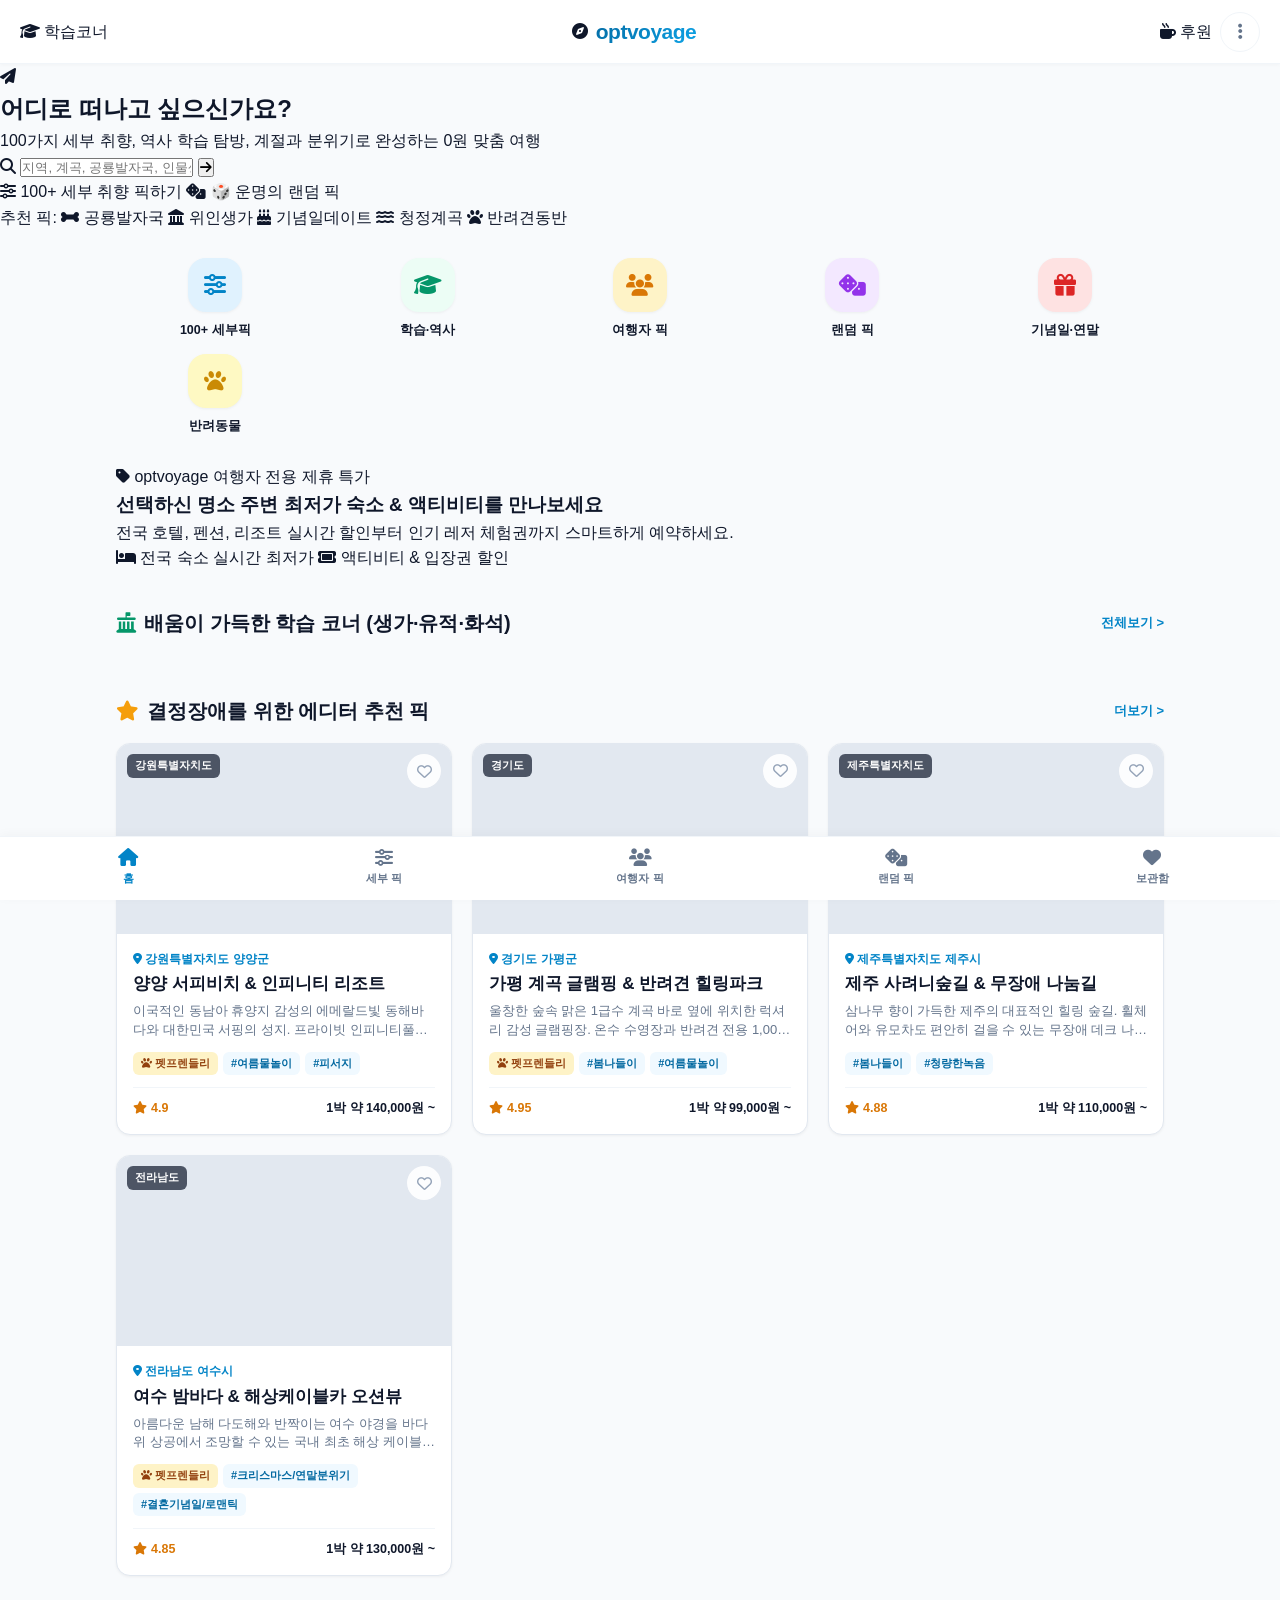
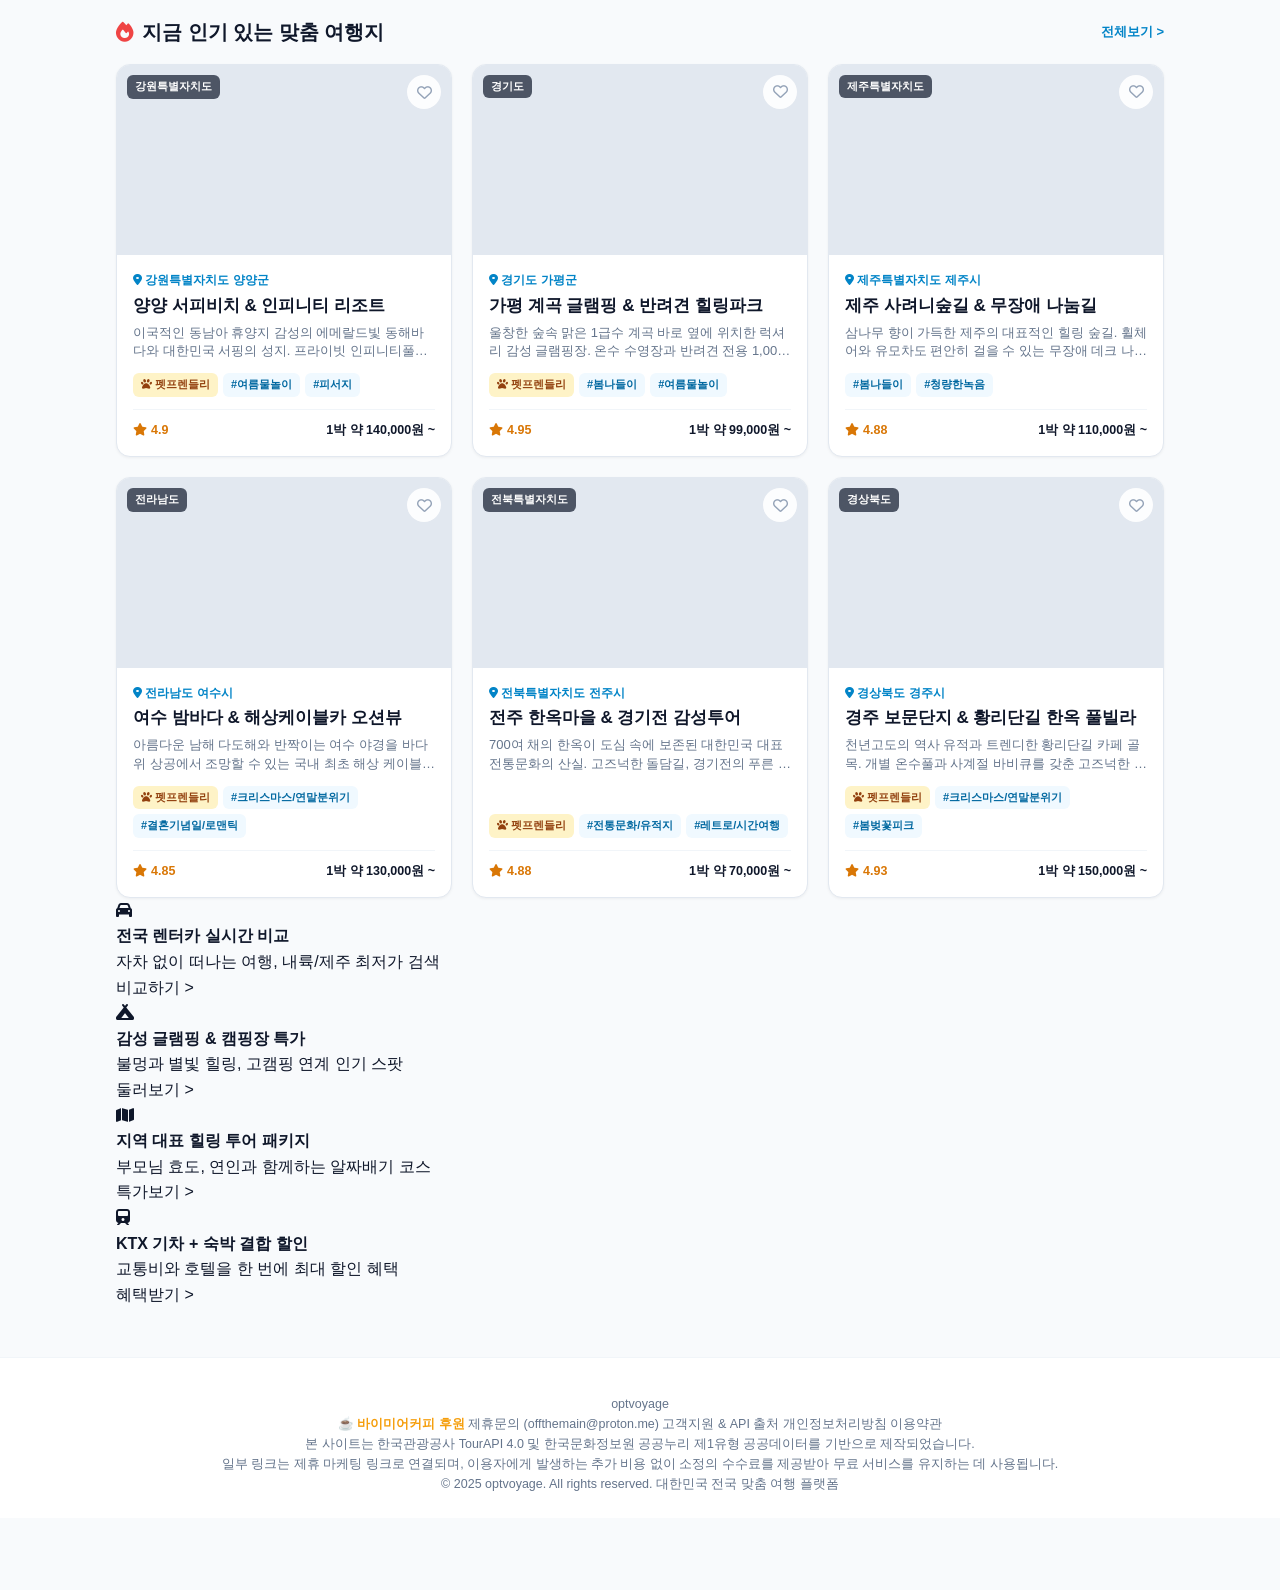
==== index.html @ 08e2aecf "Update index.html" ====
<!DOCTYPE html>
<html lang="ko">
<head>
  <meta charset="UTF-8">
  <meta name="viewport" content="width=device-width, initial-scale=1.0, maximum-scale=1.0, user-scalable=no">
  <title>optvoyage - 100+ 세부 취향과 배움으로 고르는 나만의 맞춤 여행</title>
  <meta name="description" content="전국 관광지, 공룡발자국, 위인생가, 고대유적지 학습여행부터 감성 숙소, 계곡, 반려견 동반까지 100가지 세부 취향으로 픽하는 0원 맞춤 여행 플랫폼 optvoyage">
  <meta property="og:title" content="optvoyage - 나만의 맞춤 여행 큐레이션">
  <meta property="og:description" content="수백 가지 세부 조건과 역사·생가 학습 코너로 완성하는 스마트 국내여행">
  <meta property="og:image" content="https://images.unsplash.com/photo-1507525428034-b723cf961d3e?auto=format&fit=crop&w=1200&q=80">
  <link rel="stylesheet" href="css/style.css">
  <link rel="stylesheet" href="https://cdnjs.cloudflare.com/ajax/libs/font-awesome/6.5.1/css/all.min.css" />
</head>
<body>

  <!-- Site Header (상단 중앙 로고) -->
  <header class="site-header">
    <div class="header-left">
      <a href="search.html?cat=edu" class="header-sub-link" title="학습 탐방 코너">
        <i class="fa-solid fa-graduation-cap"></i>
        <span class="sub-link-txt">학습코너</span>
      </a>
    </div>

    <!-- 로고 중앙 배치 -->
    <div class="header-center">
      <a href="index.html" class="logo-wrap">
        <span class="logo-icon"><i class="fa-solid fa-compass"></i></span>
        <span class="logo-title">optvoyage</span>
      </a>
    </div>

    <div class="header-right">
      <!-- 바이미어커피 후원 뱃지 -->
      <a href="https://buymeacoffee.com/djawjdaks8g" target="_blank" rel="noopener noreferrer" class="coffee-sponsor-btn" title="optvoyage 개발자에게 커피 한잔 후원하기">
        <i class="fa-solid fa-mug-hot"></i>
        <span class="sponsor-text">후원</span>
      </a>

      <!-- 3도트 햄버거 메뉴 버튼 -->
      <button class="header-icon-btn" id="menuBtn" aria-label="메뉴 열기">
        <i class="fa-solid fa-ellipsis-vertical"></i>
      </button>

      <div class="chrome-dropdown" id="dropdownMenu">
        <div class="dropdown-header">optvoyage 서비스 안내</div>
        <a href="search.html" class="dropdown-item">
          <i class="fa-solid fa-sliders" style="color: var(--primary-600);"></i>
          <span>100+ 세부 픽 맞춤 검색</span>
          <span class="badge">150+</span>
        </a>
        <a href="search.html?cat=edu" class="dropdown-item">
          <i class="fa-solid fa-graduation-cap" style="color: #059669;"></i>
          <span>공룡발자국·생가 학습코너</span>
          <span class="badge" style="background:#ecfdf5; color:#059669;">HOT</span>
        </a>
        <a href="community.html" class="dropdown-item">
          <i class="fa-solid fa-users" style="color: #d97706;"></i>
          <span>여행자 추천 픽 모음</span>
        </a>
        <a href="random.html" class="dropdown-item">
          <i class="fa-solid fa-dice" style="color: #9333ea;"></i>
          <span>운명의 랜덤 픽</span>
        </a>
        <a href="search.html?view=bookmarks" class="dropdown-item">
          <i class="fa-solid fa-heart" style="color: #ef4444;"></i>
          <span>내가 찜한 보관함</span>
        </a>
        <div class="dropdown-divider"></div>
        <a href="https://buymeacoffee.com/djawjdaks8g" target="_blank" rel="noopener noreferrer" class="dropdown-item highlight-item">
          <i class="fa-solid fa-mug-saucer" style="color: #f59e0b;"></i>
          <span>☕ 개발자 커피 후원하기</span>
        </a>
        <a href="support.html" class="dropdown-item">
          <i class="fa-solid fa-circle-info" style="color: #64748b;"></i>
          <span>고객지원 및 공공 API 안내</span>
        </a>
        <a href="privacy.html" class="dropdown-item">
          <i class="fa-solid fa-shield-halved" style="color: #64748b;"></i>
          <span>개인정보처리방침</span>
        </a>
        <a href="terms.html" class="dropdown-item">
          <i class="fa-solid fa-file-contract" style="color: #64748b;"></i>
          <span>이용약관 & 제휴안내</span>
        </a>
      </div>
    </div>
  </header>

  <!-- 구글 스타일 클린 미니멀 히어로 섹션 -->
  <section class="google-hero-section">
    <div class="google-hero-container">
      <div class="hero-brand-symbol">
        <i class="fa-solid fa-paper-plane"></i>
      </div>
      <h1 class="google-hero-heading">어디로 떠나고 싶으신가요?</h1>
      <p class="google-hero-desc">100가지 세부 취향, 역사 학습 탐방, 계절과 분위기로 완성하는 0원 맞춤 여행</p>

      <!-- 중앙 대형 검색창 -->
      <form class="google-search-box" id="heroSearchForm">
        <i class="fa-solid fa-magnifying-glass search-leading-icon"></i>
        <input type="text" id="heroSearchInput" placeholder="지역, 계곡, 공룡발자국, 인물생가, 기념일 데이트 검색..." autocomplete="off">
        <button type="submit" class="search-submit-btn" aria-label="검색"><i class="fa-solid fa-arrow-right"></i></button>
      </form>

      <div class="google-hero-actions">
        <a href="search.html" class="hero-action-btn primary-action">
          <i class="fa-solid fa-sliders"></i> 100+ 세부 취향 픽하기
        </a>
        <a href="random.html" class="hero-action-btn secondary-action">
          <i class="fa-solid fa-dice"></i> 🎲 운명의 랜덤 픽
        </a>
      </div>

      <!-- 추천 핫 칩 -->
      <div class="quick-tag-chips">
        <span class="tag-chip-label">추천 픽:</span>
        <a href="search.html?tag=공룡발자국/화석지" class="quick-chip"><i class="fa-solid fa-bone"></i> 공룡발자국</a>
        <a href="search.html?tag=위인생가/유적지" class="quick-chip"><i class="fa-solid fa-landmark"></i> 위인생가</a>
        <a href="search.html?tag=기념일/로맨틱" class="quick-chip"><i class="fa-solid fa-cake-candles"></i> 기념일데이트</a>
        <a href="search.html?tag=시원한계곡" class="quick-chip"><i class="fa-solid fa-water"></i> 청정계곡</a>
        <a href="search.html?tag=반려견동반가능" class="quick-chip"><i class="fa-solid fa-paw"></i> 반려견동반</a>
      </div>
    </div>
  </section>

  <!-- 메인 본문 컨테이너 -->
  <main class="container">
    
    <!-- 야놀자 스타일 퀵 카테고리 그리드 -->
    <div class="category-icons-grid">
      <a href="search.html" class="category-icon-item">
        <div class="category-icon-circle" style="background: #e0f2fe; color: #0284c7;">
          <i class="fa-solid fa-sliders"></i>
        </div>
        <span>100+ 세부픽</span>
      </a>
      <a href="search.html?cat=edu" class="category-icon-item">
        <div class="category-icon-circle" style="background: #ecfdf5; color: #059669;">
          <i class="fa-solid fa-graduation-cap"></i>
        </div>
        <span>학습·역사</span>
      </a>
      <a href="community.html" class="category-icon-item">
        <div class="category-icon-circle" style="background: #fef3c7; color: #d97706;">
          <i class="fa-solid fa-users"></i>
        </div>
        <span>여행자 픽</span>
      </a>
      <a href="random.html" class="category-icon-item">
        <div class="category-icon-circle" style="background: #f3e8ff; color: #9333ea;">
          <i class="fa-solid fa-dice"></i>
        </div>
        <span>랜덤 픽</span>
      </a>
      <a href="search.html?tag=기념일/로맨틱" class="category-icon-item">
        <div class="category-icon-circle" style="background: #fee2e2; color: #dc2626;">
          <i class="fa-solid fa-gift"></i>
        </div>
        <span>기념일·연말</span>
      </a>
      <a href="search.html?tag=반려견동반가능" class="category-icon-item">
        <div class="category-icon-circle" style="background: #fef9c3; color: #ca8a04;">
          <i class="fa-solid fa-paw"></i>
        </div>
        <span>반려동물</span>
      </a>
    </div>

    <!-- 세시간전(3ha) 어필리에이트 스마트 혜택 배너 (자연스러운 융합) -->
    <section class="affiliate-smart-banner">
      <div class="aff-banner-content">
        <div class="aff-tag"><i class="fa-solid fa-tag"></i> optvoyage 여행자 전용 제휴 특가</div>
        <h3 class="aff-title">선택하신 명소 주변 최저가 숙소 & 액티비티를 만나보세요</h3>
        <p class="aff-desc">전국 호텔, 펜션, 리조트 실시간 할인부터 인기 레저 체험권까지 스마트하게 예약하세요.</p>
      </div>
      <div class="aff-banner-actions">
        <a href="https://3ha.in/r/725499" target="_blank" rel="noopener noreferrer" class="aff-btn aff-btn-primary">
          <i class="fa-solid fa-bed"></i> 전국 숙소 실시간 최저가
        </a>
        <a href="https://3ha.in/r/725525" target="_blank" rel="noopener noreferrer" class="aff-btn aff-btn-secondary">
          <i class="fa-solid fa-ticket"></i> 액티비티 & 입장권 할인
        </a>
      </div>
    </section>

    <!-- 섹션 1: 학습 코너 (위인 생가, 유적지, 공룡 발자국 등) -->
    <div class="section-header" style="margin-top: 36px;">
      <h2 class="section-title">
        <i class="fa-solid fa-landmark-flag" style="color: #059669;"></i>
        <span>배움이 가득한 학습 코너 (생가·유적·화석)</span>
      </h2>
      <a href="search.html?cat=edu" class="section-link">전체보기 &gt;</a>
    </div>
    <div class="cards-grid" id="eduPicksGrid"></div>

    <!-- 섹션 2: 에디터 추천 픽 -->
    <div class="section-header" style="margin-top: 40px;">
      <h2 class="section-title">
        <i class="fa-solid fa-star" style="color: #f59e0b;"></i>
        <span>결정장애를 위한 에디터 추천 픽</span>
      </h2>
      <a href="search.html?view=editor" class="section-link">더보기 &gt;</a>
    </div>
    <div class="cards-grid" id="editorPicksGrid"></div>

    <!-- 섹션 3: 실시간 인기 여행지 -->
    <div class="section-header" style="margin-top: 40px;">
      <h2 class="section-title">
        <i class="fa-solid fa-fire" style="color: #ef4444;"></i>
        <span>지금 인기 있는 맞춤 여행지</span>
      </h2>
      <a href="search.html" class="section-link">전체보기 &gt;</a>
    </div>
    <div class="cards-grid" id="popularGrid"></div>

    <!-- 추가 어필리에이트 제휴 카드 그리드 (렌터카 / 글램핑 / 패키지 / KTX) -->
    <section class="affiliate-grid-section">
      <div class="aff-card">
        <i class="fa-solid fa-car"></i>
        <div class="aff-info">
          <h4>전국 렌터카 실시간 비교</h4>
          <p>자차 없이 떠나는 여행, 내륙/제주 최저가 검색</p>
        </div>
        <a href="https://3ha.in/r/725527" target="_blank" rel="noopener noreferrer" class="aff-card-link">비교하기 &gt;</a>
      </div>
      <div class="aff-card">
        <i class="fa-solid fa-campground"></i>
        <div class="aff-info">
          <h4>감성 글램핑 & 캠핑장 특가</h4>
          <p>불멍과 별빛 힐링, 고캠핑 연계 인기 스팟</p>
        </div>
        <a href="https://3ha.in/r/725529" target="_blank" rel="noopener noreferrer" class="aff-card-link">둘러보기 &gt;</a>
      </div>
      <div class="aff-card">
        <i class="fa-solid fa-map"></i>
        <div class="aff-info">
          <h4>지역 대표 힐링 투어 패키지</h4>
          <p>부모님 효도, 연인과 함께하는 알짜배기 코스</p>
        </div>
        <a href="https://3ha.in/r/725530" target="_blank" rel="noopener noreferrer" class="aff-card-link">특가보기 &gt;</a>
      </div>
      <div class="aff-card">
        <i class="fa-solid fa-train"></i>
        <div class="aff-info">
          <h4>KTX 기차 + 숙박 결합 할인</h4>
          <p>교통비와 호텔을 한 번에 최대 할인 혜택</p>
        </div>
        <a href="https://3ha.in/r/725534" target="_blank" rel="noopener noreferrer" class="aff-card-link">혜택받기 &gt;</a>
      </div>
    </section>

  </main>

  <!-- 모바일 하단 고정 내비게이션 바 -->
  <nav class="bottom-nav">
    <a href="index.html" class="bottom-nav-item active">
      <i class="fa-solid fa-house"></i>
      <span>홈</span>
    </a>
    <a href="search.html" class="bottom-nav-item">
      <i class="fa-solid fa-sliders"></i>
      <span>세부 픽</span>
    </a>
    <a href="community.html" class="bottom-nav-item">
      <i class="fa-solid fa-users"></i>
      <span>여행자 픽</span>
    </a>
    <a href="random.html" class="bottom-nav-item">
      <i class="fa-solid fa-dice"></i>
      <span>랜덤 픽</span>
    </a>
    <a href="search.html?view=bookmarks" class="bottom-nav-item">
      <i class="fa-solid fa-heart"></i>
      <span>보관함</span>
    </a>
  </nav>

  <!-- 푸터 (공공누리 1유형 정식 표기 & 어필리에이트 수수료 고지) -->
  <footer class="site-footer">
    <div class="container">
      <div class="footer-top">
        <div class="footer-logo">optvoyage</div>
        <div class="footer-links">
          <a href="https://buymeacoffee.com/djawjdaks8g" target="_blank" rel="noopener noreferrer" style="color: #f59e0b; font-weight: 700;">☕ 바이미어커피 후원</a>
          <a href="mailto:offthemain@proton.me">제휴문의 (offthemain@proton.me)</a>
          <a href="support.html">고객지원 & API 출처</a>
          <a href="privacy.html">개인정보처리방침</a>
          <a href="terms.html">이용약관</a>
        </div>
      </div>
      <p class="footer-desc">
        본 사이트는 한국관광공사 TourAPI 4.0 및 한국문화정보원 공공누리 제1유형 공공데이터를 기반으로 제작되었습니다.<br>
        일부 링크는 제휴 마케팅 링크로 연결되며, 이용자에게 발생하는 추가 비용 없이 소정의 수수료를 제공받아 무료 서비스를 유지하는 데 사용됩니다.
      </p>
      <p class="footer-copy">© 2025 optvoyage. All rights reserved. 대한민국 전국 맞춤 여행 플랫폼</p>
    </div>
  </footer>

  <script type="module" src="js/main.js"></script>
</body>
</html>
---- css/style.css ----
/* optvoyage - Yanolja-Inspired Modern Sky/Ocean Blue Design System */
:root {
  --primary-50: #f0f9ff;
  --primary-100: #e0f2fe;
  --primary-200: #bae6fd;
  --primary-300: #7dd3fc;
  --primary-400: #38bdf8;
  --primary-500: #0ea5e9;
  --primary-600: #0284c7;
  --primary-700: #0369a1;
  --primary-800: #075985;
  --primary-900: #0c4a6e;

  --yanolja-blue: #0284c7;
  --yanolja-bg: #f8fafc;
  --text-main: #0f172a;
  --text-muted: #64748b;
  --text-light: #94a3b8;

  --card-bg: #ffffff;
  --card-border: #e2e8f0;
  --radius-xl: 20px;
  --radius-lg: 14px;
  --radius-md: 10px;
  --radius-full: 9999px;

  --shadow-sm: 0 1px 3px rgba(0, 0, 0, 0.05);
  --shadow-md: 0 4px 16px -2px rgba(2, 132, 199, 0.08), 0 2px 6px -2px rgba(0, 0, 0, 0.05);
  --shadow-lg: 0 12px 28px -4px rgba(2, 132, 199, 0.14);
  --transition: all 0.2s cubic-bezier(0.4, 0, 0.2, 1);
}

* {
  box-sizing: border-box;
  margin: 0;
  padding: 0;
  -webkit-tap-highlight-color: transparent;
}

body {
  font-family: -apple-system, BlinkMacSystemFont, "Pretendard", "Segoe UI", Roboto, "Helvetica Neue", Arial, sans-serif;
  background-color: var(--yanolja-bg);
  color: var(--text-main);
  min-height: 100vh;
  line-height: 1.6;
  padding-bottom: 72px;
}

a {
  text-decoration: none;
  color: inherit;
}

/* Header */
.site-header {
  position: sticky;
  top: 0;
  left: 0;
  right: 0;
  height: 64px;
  background: #ffffff;
  border-bottom: 1px solid #f1f5f9;
  display: flex;
  align-items: center;
  justify-content: space-between;
  padding: 0 20px;
  z-index: 1000;
  box-shadow: 0 1px 4px rgba(0, 0, 0, 0.03);
}

.header-left {
  display: flex;
  align-items: center;
  gap: 12px;
}

.back-btn {
  background: none;
  border: none;
  font-size: 18px;
  color: var(--text-main);
  cursor: pointer;
  width: 36px;
  height: 36px;
  display: flex;
  align-items: center;
  justify-content: center;
  border-radius: 50%;
  transition: var(--transition);
}

.back-btn:hover {
  background: #f1f5f9;
}

.logo-wrap {
  display: flex;
  align-items: center;
  gap: 8px;
  cursor: pointer;
}

.logo-badge {
  width: 34px;
  height: 34px;
  border-radius: 10px;
  background: linear-gradient(135deg, var(--primary-500), var(--primary-700));
  display: flex;
  align-items: center;
  justify-content: center;
  color: #fff;
  font-size: 17px;
  box-shadow: 0 2px 8px rgba(14, 165, 233, 0.3);
}

.logo-title {
  font-size: 21px;
  font-weight: 800;
  letter-spacing: -0.5px;
  background: linear-gradient(135deg, var(--primary-700), var(--primary-500));
  -webkit-background-clip: text;
  -webkit-text-fill-color: transparent;
}

.header-right {
  display: flex;
  align-items: center;
  gap: 8px;
  position: relative;
}

.header-icon-btn {
  width: 40px;
  height: 40px;
  border-radius: 50%;
  border: 1px solid #f1f5f9;
  background: #ffffff;
  color: var(--text-muted);
  font-size: 18px;
  display: flex;
  align-items: center;
  justify-content: center;
  cursor: pointer;
  transition: var(--transition);
}

.header-icon-btn:hover, .header-icon-btn.active {
  background: var(--primary-50);
  color: var(--primary-600);
}

/* Chrome 3-Dots Dropdown */
.chrome-dropdown {
  position: absolute;
  top: 52px;
  right: 0;
  width: 260px;
  background: #ffffff;
  border-radius: 16px;
  border: 1px solid #e2e8f0;
  box-shadow: var(--shadow-lg);
  padding: 8px 0;
  z-index: 1100;
  display: none;
}

.chrome-dropdown.show {
  display: block;
}

.dropdown-header {
  padding: 8px 16px;
  font-size: 12px;
  font-weight: 700;
  color: var(--text-muted);
  border-bottom: 1px solid #f1f5f9;
}

.dropdown-item {
  display: flex;
  align-items: center;
  gap: 12px;
  padding: 12px 18px;
  font-size: 14px;
  font-weight: 600;
  color: var(--text-main);
  transition: var(--transition);
}

.dropdown-item i {
  width: 18px;
  color: var(--primary-600);
}

.dropdown-item:hover {
  background: var(--primary-50);
  color: var(--primary-700);
}

.dropdown-item .badge {
  margin-left: auto;
  font-size: 10px;
  padding: 2px 6px;
  background: var(--primary-100);
  color: var(--primary-700);
  border-radius: 99px;
  font-weight: 700;
}

/* Bottom Navigation Bar */
.bottom-nav {
  position: fixed;
  bottom: 0;
  left: 0;
  right: 0;
  height: 64px;
  background: #ffffff;
  border-top: 1px solid #f1f5f9;
  display: flex;
  align-items: center;
  justify-content: space-around;
  z-index: 1000;
  box-shadow: 0 -2px 10px rgba(0, 0, 0, 0.03);
}

.bottom-nav-item {
  display: flex;
  flex-direction: column;
  align-items: center;
  justify-content: center;
  gap: 3px;
  color: var(--text-muted);
  font-size: 11px;
  font-weight: 600;
  cursor: pointer;
  transition: var(--transition);
  flex: 1;
  height: 100%;
}

.bottom-nav-item i {
  font-size: 18px;
}

.bottom-nav-item.active, .bottom-nav-item:hover {
  color: var(--primary-600);
}

/* Container */
.container {
  max-width: 1080px;
  margin: 0 auto;
  padding: 0 16px;
}

/* Hero Section */
.main-hero {
  background: linear-gradient(180deg, #dbeafe 0%, #e0f2fe 60%, #f8fafc 100%);
  padding: 40px 16px 28px 16px;
  text-align: center;
}

.hero-tagline {
  display: inline-flex;
  align-items: center;
  gap: 6px;
  background: rgba(255, 255, 255, 0.9);
  padding: 5px 14px;
  border-radius: 999px;
  font-size: 12px;
  font-weight: 700;
  color: var(--primary-700);
  margin-bottom: 14px;
  border: 1px solid var(--primary-200);
}

.hero-title {
  font-size: 32px;
  font-weight: 800;
  line-height: 1.3;
  color: var(--text-main);
  margin-bottom: 12px;
}

.hero-title span {
  color: var(--primary-600);
}

.hero-sub {
  font-size: 15px;
  color: var(--text-muted);
  margin-bottom: 24px;
}

/* Yanolja Search Box */
.main-search-bar {
  max-width: 640px;
  margin: 0 auto;
  background: #ffffff;
  border-radius: 999px;
  padding: 8px 10px 8px 20px;
  display: flex;
  align-items: center;
  box-shadow: 0 8px 24px rgba(14, 165, 233, 0.15);
  border: 2px solid var(--primary-200);
  transition: var(--transition);
}

.main-search-bar:focus-within {
  border-color: var(--primary-500);
  box-shadow: 0 10px 28px rgba(14, 165, 233, 0.22);
}

.main-search-bar input {
  flex: 1;
  border: none;
  outline: none;
  font-size: 16px;
  color: var(--text-main);
}

.main-search-bar button {
  background: linear-gradient(135deg, var(--primary-500), var(--primary-600));
  color: #ffffff;
  border: none;
  border-radius: 999px;
  padding: 10px 20px;
  font-size: 14px;
  font-weight: 700;
  cursor: pointer;
  transition: var(--transition);
}

/* Category Grid */
.category-icons-grid {
  display: grid;
  grid-template-columns: repeat(5, 1fr);
  gap: 14px;
  margin: 28px 0;
}

.category-icon-item {
  display: flex;
  flex-direction: column;
  align-items: center;
  gap: 8px;
  cursor: pointer;
  transition: var(--transition);
}

.category-icon-circle {
  width: 54px;
  height: 54px;
  border-radius: 18px;
  display: flex;
  align-items: center;
  justify-content: center;
  font-size: 22px;
  transition: var(--transition);
  box-shadow: var(--shadow-sm);
}

.category-icon-item:hover .category-icon-circle {
  transform: translateY(-3px);
  box-shadow: var(--shadow-md);
}

.category-icon-item span {
  font-size: 12.5px;
  font-weight: 700;
  color: var(--text-main);
}

/* Section Header */
.section-header {
  display: flex;
  align-items: center;
  justify-content: space-between;
  margin: 32px 0 16px 0;
}

.section-title {
  font-size: 20px;
  font-weight: 800;
  color: var(--text-main);
  display: flex;
  align-items: center;
  gap: 8px;
}

.section-link {
  font-size: 13px;
  font-weight: 700;
  color: var(--primary-600);
}

/* Card Grid */
.cards-grid {
  display: grid;
  grid-template-columns: repeat(auto-fill, minmax(280px, 1fr));
  gap: 20px;
}

.dest-card {
  background: #ffffff;
  border-radius: var(--radius-lg);
  overflow: hidden;
  border: 1px solid #e2e8f0;
  box-shadow: var(--shadow-sm);
  transition: var(--transition);
  cursor: pointer;
  display: flex;
  flex-direction: column;
}

.dest-card:hover {
  transform: translateY(-4px);
  box-shadow: var(--shadow-md);
  border-color: var(--primary-300);
}

.card-thumb-wrap {
  position: relative;
  width: 100%;
  height: 190px;
  background: #e2e8f0;
  overflow: hidden;
}

.card-thumb {
  width: 100%;
  height: 100%;
  object-fit: cover;
  transition: transform 0.4s ease;
}

.dest-card:hover .card-thumb {
  transform: scale(1.05);
}

.card-bookmark-btn {
  position: absolute;
  top: 10px;
  right: 10px;
  width: 34px;
  height: 34px;
  border-radius: 50%;
  background: rgba(255, 255, 255, 0.9);
  backdrop-filter: blur(4px);
  border: none;
  display: flex;
  align-items: center;
  justify-content: center;
  font-size: 15px;
  color: #94a3b8;
  cursor: pointer;
  transition: var(--transition);
}

.card-bookmark-btn.active {
  color: #ef4444;
}

.card-badge {
  position: absolute;
  top: 10px;
  left: 10px;
  background: rgba(15, 23, 42, 0.7);
  backdrop-filter: blur(4px);
  color: #fff;
  font-size: 11px;
  font-weight: 700;
  padding: 3px 8px;
  border-radius: 6px;
}

.card-content {
  padding: 16px;
  display: flex;
  flex-direction: column;
  flex: 1;
}

.card-loc {
  font-size: 12px;
  font-weight: 600;
  color: var(--primary-600);
  margin-bottom: 4px;
}

.card-title {
  font-size: 17px;
  font-weight: 800;
  color: var(--text-main);
  margin-bottom: 6px;
  line-height: 1.35;
}

.card-desc {
  font-size: 13px;
  color: var(--text-muted);
  line-height: 1.45;
  margin-bottom: 12px;
  display: -webkit-box;
  -webkit-line-clamp: 2;
  -webkit-box-orient: vertical;
  overflow: hidden;
}

.card-tags {
  display: flex;
  flex-wrap: wrap;
  gap: 5px;
  margin-top: auto;
  margin-bottom: 12px;
}

.card-tag-pill {
  font-size: 11px;
  font-weight: 600;
  color: var(--primary-700);
  background: var(--primary-50);
  padding: 3px 8px;
  border-radius: 6px;
}

.card-tag-pill.pet {
  background: #fef3c7;
  color: #92400e;
}

.card-footer {
  display: flex;
  align-items: center;
  justify-content: space-between;
  border-top: 1px solid #f1f5f9;
  padding-top: 10px;
  font-size: 12.5px;
}

.card-score {
  color: #d97706;
  font-weight: 700;
  display: flex;
  align-items: center;
  gap: 4px;
}

.card-price-est {
  font-weight: 800;
  color: var(--text-main);
}

/* Detail Page Layout */
.detail-hero-banner {
  width: 100%;
  height: 340px;
  position: relative;
  overflow: hidden;
  background: #cbd5e1;
}

.detail-hero-img {
  width: 100%;
  height: 100%;
  object-fit: cover;
}

.detail-body-container {
  max-width: 860px;
  margin: -30px auto 0 auto;
  position: relative;
  z-index: 10;
  background: #ffffff;
  border-radius: var(--radius-xl) var(--radius-xl) 0 0;
  padding: 28px 20px;
  box-shadow: 0 -4px 16px rgba(0, 0, 0, 0.05);
}

.detail-main-header {
  margin-bottom: 20px;
  border-bottom: 1px solid #f1f5f9;
  padding-bottom: 20px;
}

.detail-title {
  font-size: 26px;
  font-weight: 800;
  color: var(--text-main);
  margin-bottom: 8px;
}

.detail-meta-row {
  display: flex;
  align-items: center;
  gap: 16px;
  font-size: 14px;
  color: var(--text-muted);
}

.detail-section-block {
  margin-bottom: 24px;
  padding-bottom: 20px;
  border-bottom: 1px solid #f1f5f9;
}

.detail-block-title {
  font-size: 17px;
  font-weight: 800;
  color: var(--text-main);
  margin-bottom: 12px;
  display: flex;
  align-items: center;
  gap: 8px;
}

.detail-info-row {
  display: flex;
  align-items: flex-start;
  gap: 8px;
  font-size: 14px;
  margin-bottom: 8px;
}

.detail-info-row strong {
  min-width: 80px;
  color: var(--text-main);
}

.box-highlight {
  border-radius: var(--radius-md);
  padding: 14px 18px;
  font-size: 14px;
  margin-bottom: 14px;
}

.box-pet {
  background: #fefce8;
  border: 1px solid #fef08a;
  color: #713f12;
}

.box-bf {
  background: #eef2ff;
  border: 1px solid #c7d2fe;
  color: #312e81;
}

.box-food {
  background: #fff7ed;
  border: 1px solid #ffedd5;
  color: #9a3412;
}

/* Detail Fixed Bottom Action Bar */
.detail-bottom-bar {
  position: fixed;
  bottom: 0;
  left: 0;
  right: 0;
  height: 68px;
  background: #ffffff;
  border-top: 1px solid #e2e8f0;
  display: flex;
  align-items: center;
  justify-content: space-between;
  padding: 0 20px;
  z-index: 1000;
}

.detail-bottom-inner {
  max-width: 860px;
  margin: 0 auto;
  width: 100%;
  display: flex;
  align-items: center;
  justify-content: space-between;
  gap: 12px;
}

.btn-large-action {
  flex: 1;
  background: linear-gradient(135deg, var(--primary-500), var(--primary-600));
  color: #ffffff;
  border: none;
  height: 48px;
  border-radius: var(--radius-md);
  font-size: 15px;
  font-weight: 700;
  cursor: pointer;
  display: flex;
  align-items: center;
  justify-content: center;
  gap: 8px;
  transition: var(--transition);
}

.btn-large-action:hover {
  background: linear-gradient(135deg, var(--primary-600), var(--primary-700));
}

.btn-icon-square {
  width: 48px;
  height: 48px;
  border: 1px solid #cbd5e1;
  background: #ffffff;
  border-radius: var(--radius-md);
  color: var(--text-muted);
  font-size: 18px;
  display: flex;
  align-items: center;
  justify-content: center;
  cursor: pointer;
  transition: var(--transition);
}

.btn-icon-square.active {
  color: #ef4444;
  border-color: #ef4444;
}

/* Filter Tag Chips */
.tag-chip {
  display: inline-flex;
  align-items: center;
  gap: 6px;
  padding: 8px 14px;
  background: #f8fafc;
  border: 1px solid #e2e8f0;
  border-radius: 999px;
  font-size: 13px;
  font-weight: 600;
  color: var(--text-main);
  cursor: pointer;
  transition: var(--transition);
  user-select: none;
}

.tag-chip:hover {
  background: var(--primary-50);
  border-color: var(--primary-300);
  color: var(--primary-700);
}

.tag-chip.selected {
  background: linear-gradient(135deg, var(--primary-500), var(--primary-600));
  border-color: var(--primary-600);
  color: #ffffff;
}

/* Toast Notification */
.toast-msg {
  position: fixed;
  bottom: 80px;
  left: 50%;
  transform: translateX(-50%) translateY(50px);
  background: rgba(15, 23, 42, 0.9);
  color: #fff;
  padding: 12px 24px;
  border-radius: 999px;
  font-size: 14px;
  font-weight: 600;
  z-index: 3000;
  opacity: 0;
  pointer-events: none;
  transition: all 0.3s cubic-bezier(0.16, 1, 0.3, 1);
}

.toast-msg.show {
  transform: translateX(-50%) translateY(0);
  opacity: 1;
}

/* Footer */
.site-footer {
  background: #ffffff;
  border-top: 1px solid #f1f5f9;
  padding: 36px 16px 24px 16px;
  text-align: center;
  font-size: 12.5px;
  color: var(--text-muted);
  margin-top: 50px;
}

@media (max-width: 640px) {
  .category-icons-grid {
    grid-template-columns: repeat(5, 1fr);
    gap: 8px;
  }
  .category-icon-circle {
    width: 46px;
    height: 46px;
    font-size: 18px;
    border-radius: 14px;
  }
  .category-icon-item span {
    font-size: 11px;
  }
  .hero-title {
    font-size: 26px;
  }
}
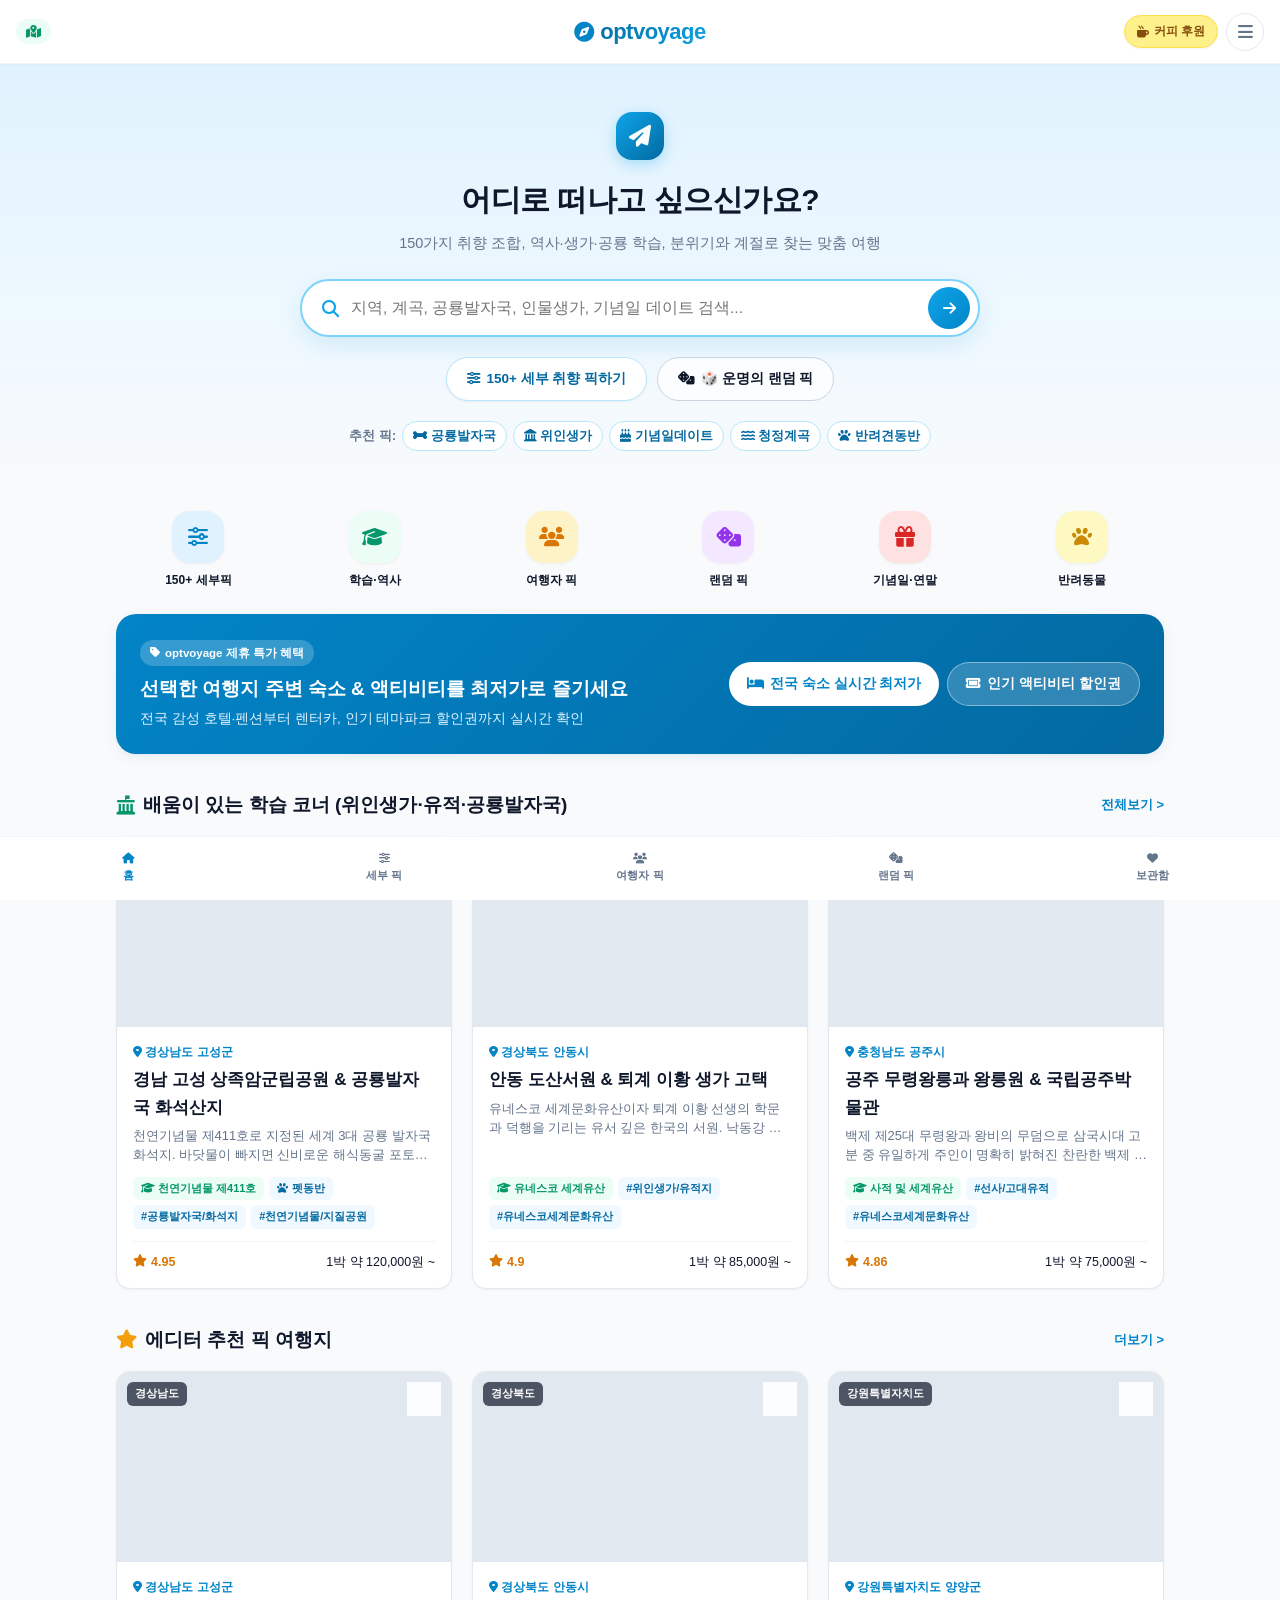
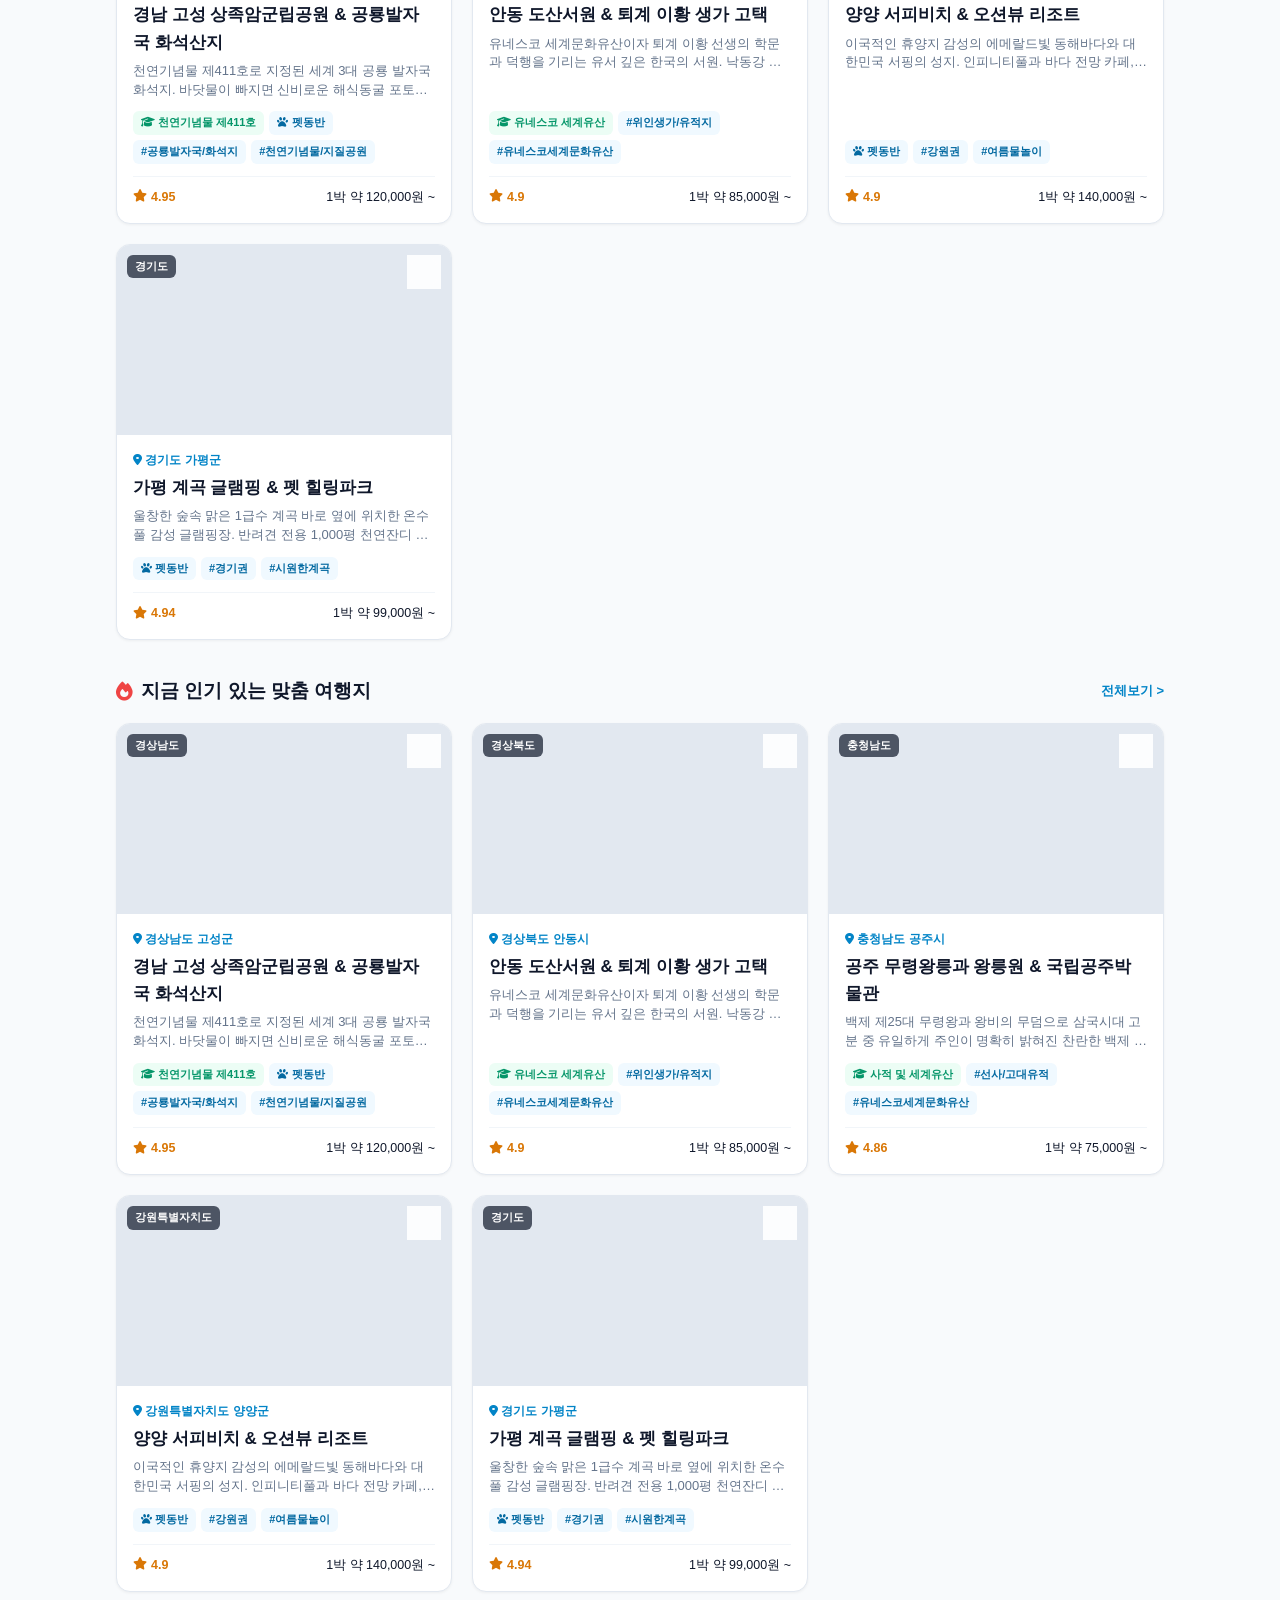
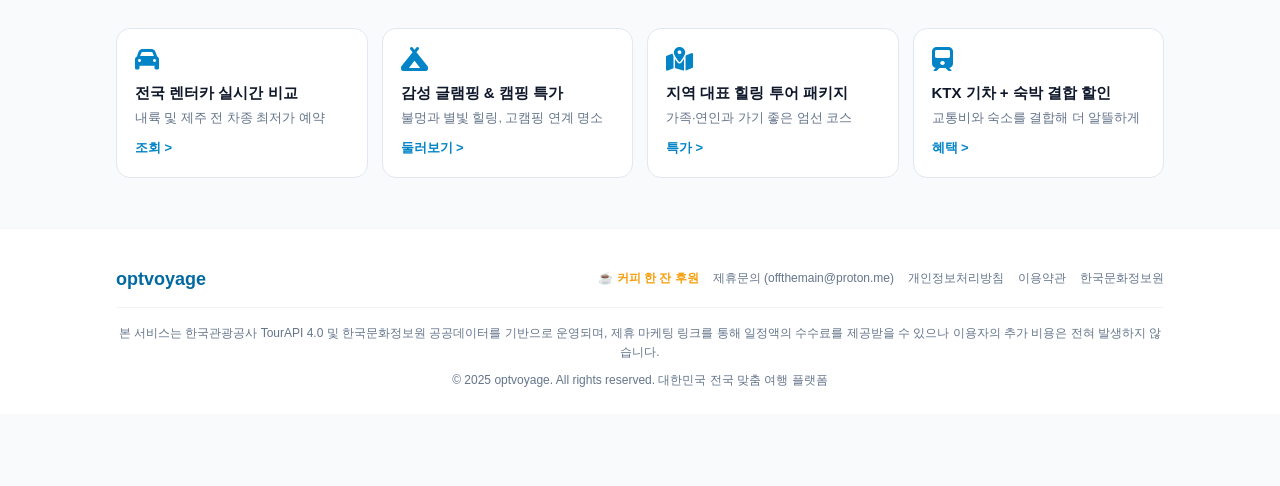
==== commit c4f4a97e: "Update index.html" ====
--- a/index.html
+++ b/index.html
@@ -3,26 +3,24 @@
 <head>
   <meta charset="UTF-8">
   <meta name="viewport" content="width=device-width, initial-scale=1.0, maximum-scale=1.0, user-scalable=no">
-  <title>optvoyage - 100+ 세부 취향과 배움으로 고르는 나만의 맞춤 여행</title>
-  <meta name="description" content="전국 관광지, 공룡발자국, 위인생가, 고대유적지 학습여행부터 감성 숙소, 계곡, 반려견 동반까지 100가지 세부 취향으로 픽하는 0원 맞춤 여행 플랫폼 optvoyage">
+  <title>optvoyage - 150+ 세부 취향으로 고르는 나만의 맞춤 여행</title>
+  <meta name="description" content="한국관광공사 TourAPI 공공데이터 기반 150가지 세부 픽 맞춤 여행. 공룡발자국, 위인생가, 청정계곡, 반려견 동반, 기념일 감성숙소까지 0원 무료 플랫폼.">
   <meta property="og:title" content="optvoyage - 나만의 맞춤 여행 큐레이션">
-  <meta property="og:description" content="수백 가지 세부 조건과 역사·생가 학습 코너로 완성하는 스마트 국내여행">
-  <meta property="og:image" content="https://images.unsplash.com/photo-1507525428034-b723cf961d3e?auto=format&fit=crop&w=1200&q=80">
+  <meta property="og:description" content="구글처럼 심플하게, 야놀자처럼 직관적으로 150+ 세부 취향을 픽하세요!">
+  <meta property="og:type" content="website">
   <link rel="stylesheet" href="css/style.css">
-  <link rel="stylesheet" href="https://cdnjs.cloudflare.com/ajax/libs/font-awesome/6.5.1/css/all.min.css" />
+  <link rel="stylesheet" href="https://cdnjs.cloudflare.com/ajax/libs/font-awesome/6.5.1/css/all.min.css" referrerpolicy="no-referrer" />
 </head>
 <body>
 
-  <!-- Site Header (상단 중앙 로고) -->
+  <!-- 상단 중앙 로고 헤더 -->
   <header class="site-header">
     <div class="header-left">
-      <a href="search.html?cat=edu" class="header-sub-link" title="학습 탐방 코너">
-        <i class="fa-solid fa-graduation-cap"></i>
-        <span class="sub-link-txt">학습코너</span>
-      </a>
-    </div>
-
-    <!-- 로고 중앙 배치 -->
+      <a href="search.html" class="header-sub-link" title="전국 지도 및 탐색">
+        <i class="fa-solid fa-map-location-dot"></i>
+      </a>
+    </div>
+
     <div class="header-center">
       <a href="index.html" class="logo-wrap">
         <span class="logo-icon"><i class="fa-solid fa-compass"></i></span>
@@ -31,28 +29,28 @@
     </div>
 
     <div class="header-right">
-      <!-- 바이미어커피 후원 뱃지 -->
-      <a href="https://buymeacoffee.com/djawjdaks8g" target="_blank" rel="noopener noreferrer" class="coffee-sponsor-btn" title="optvoyage 개발자에게 커피 한잔 후원하기">
+      <!-- 바이미어커피 후원 버튼 -->
+      <a href="https://buymeacoffee.com/djawjdaks8g" target="_blank" rel="noopener noreferrer" class="coffee-sponsor-btn" title="optvoyage 커피 한 잔 후원하기">
         <i class="fa-solid fa-mug-hot"></i>
-        <span class="sponsor-text">후원</span>
-      </a>
-
-      <!-- 3도트 햄버거 메뉴 버튼 -->
+        <span class="sponsor-text">커피 후원</span>
+      </a>
+
       <button class="header-icon-btn" id="menuBtn" aria-label="메뉴 열기">
-        <i class="fa-solid fa-ellipsis-vertical"></i>
+        <i class="fa-solid fa-bars"></i>
       </button>
 
+      <!-- 우측 상단 드롭다운 메뉴 -->
       <div class="chrome-dropdown" id="dropdownMenu">
-        <div class="dropdown-header">optvoyage 서비스 안내</div>
+        <div class="dropdown-header">optvoyage 메뉴</div>
         <a href="search.html" class="dropdown-item">
           <i class="fa-solid fa-sliders" style="color: var(--primary-600);"></i>
-          <span>100+ 세부 픽 맞춤 검색</span>
-          <span class="badge">150+</span>
+          <span>150+ 세부 픽 검색</span>
+          <span class="badge">HOT</span>
         </a>
         <a href="search.html?cat=edu" class="dropdown-item">
           <i class="fa-solid fa-graduation-cap" style="color: #059669;"></i>
-          <span>공룡발자국·생가 학습코너</span>
-          <span class="badge" style="background:#ecfdf5; color:#059669;">HOT</span>
+          <span>생가·유적·공룡 학습코너</span>
+          <span class="badge-new">NEW</span>
         </a>
         <a href="community.html" class="dropdown-item">
           <i class="fa-solid fa-users" style="color: #d97706;"></i>
@@ -71,30 +69,30 @@
           <i class="fa-solid fa-mug-saucer" style="color: #f59e0b;"></i>
           <span>☕ 개발자 커피 후원하기</span>
         </a>
-        <a href="support.html" class="dropdown-item">
-          <i class="fa-solid fa-circle-info" style="color: #64748b;"></i>
-          <span>고객지원 및 공공 API 안내</span>
+        <a href="mailto:offthemain@proton.me" class="dropdown-item">
+          <i class="fa-solid fa-envelope" style="color: #64748b;"></i>
+          <span>제휴/문의 (offthemain@proton.me)</span>
         </a>
         <a href="privacy.html" class="dropdown-item">
           <i class="fa-solid fa-shield-halved" style="color: #64748b;"></i>
-          <span>개인정보처리방침</span>
+          <span>개인정보처리방침 & API 출처</span>
         </a>
         <a href="terms.html" class="dropdown-item">
           <i class="fa-solid fa-file-contract" style="color: #64748b;"></i>
-          <span>이용약관 & 제휴안내</span>
+          <span>이용약관</span>
         </a>
       </div>
     </div>
   </header>
 
-  <!-- 구글 스타일 클린 미니멀 히어로 섹션 -->
+  <!-- 구글 감성의 미니멀 히어로 섹션 -->
   <section class="google-hero-section">
     <div class="google-hero-container">
       <div class="hero-brand-symbol">
         <i class="fa-solid fa-paper-plane"></i>
       </div>
       <h1 class="google-hero-heading">어디로 떠나고 싶으신가요?</h1>
-      <p class="google-hero-desc">100가지 세부 취향, 역사 학습 탐방, 계절과 분위기로 완성하는 0원 맞춤 여행</p>
+      <p class="google-hero-desc">150가지 취향 조합, 역사·생가·공룡 학습, 분위기와 계절로 찾는 맞춤 여행</p>
 
       <!-- 중앙 대형 검색창 -->
       <form class="google-search-box" id="heroSearchForm">
@@ -103,16 +101,17 @@
         <button type="submit" class="search-submit-btn" aria-label="검색"><i class="fa-solid fa-arrow-right"></i></button>
       </form>
 
+      <!-- 빠른 액션 버튼 -->
       <div class="google-hero-actions">
         <a href="search.html" class="hero-action-btn primary-action">
-          <i class="fa-solid fa-sliders"></i> 100+ 세부 취향 픽하기
+          <i class="fa-solid fa-sliders"></i> 150+ 세부 취향 픽하기
         </a>
         <a href="random.html" class="hero-action-btn secondary-action">
           <i class="fa-solid fa-dice"></i> 🎲 운명의 랜덤 픽
         </a>
       </div>
 
-      <!-- 추천 핫 칩 -->
+      <!-- 추천 핫태그 -->
       <div class="quick-tag-chips">
         <span class="tag-chip-label">추천 픽:</span>
         <a href="search.html?tag=공룡발자국/화석지" class="quick-chip"><i class="fa-solid fa-bone"></i> 공룡발자국</a>
@@ -124,16 +123,16 @@
     </div>
   </section>
 
-  <!-- 메인 본문 컨테이너 -->
+  <!-- 메인 컨텐츠 영역 -->
   <main class="container">
     
-    <!-- 야놀자 스타일 퀵 카테고리 그리드 -->
+    <!-- 야놀자 스타일 퀵 카테고리 -->
     <div class="category-icons-grid">
       <a href="search.html" class="category-icon-item">
         <div class="category-icon-circle" style="background: #e0f2fe; color: #0284c7;">
           <i class="fa-solid fa-sliders"></i>
         </div>
-        <span>100+ 세부픽</span>
+        <span>150+ 세부픽</span>
       </a>
       <a href="search.html?cat=edu" class="category-icon-item">
         <div class="category-icon-circle" style="background: #ecfdf5; color: #059669;">
@@ -167,45 +166,45 @@
       </a>
     </div>
 
-    <!-- 세시간전(3ha) 어필리에이트 스마트 혜택 배너 (자연스러운 융합) -->
+    <!-- 세시간전(3ha) 어필리에이트 스마트 특가 배너 -->
     <section class="affiliate-smart-banner">
       <div class="aff-banner-content">
-        <div class="aff-tag"><i class="fa-solid fa-tag"></i> optvoyage 여행자 전용 제휴 특가</div>
-        <h3 class="aff-title">선택하신 명소 주변 최저가 숙소 & 액티비티를 만나보세요</h3>
-        <p class="aff-desc">전국 호텔, 펜션, 리조트 실시간 할인부터 인기 레저 체험권까지 스마트하게 예약하세요.</p>
+        <div class="aff-tag"><i class="fa-solid fa-tag"></i> optvoyage 제휴 특가 혜택</div>
+        <h3 class="aff-title">선택한 여행지 주변 숙소 & 액티비티를 최저가로 즐기세요</h3>
+        <p class="aff-desc">전국 감성 호텔·펜션부터 렌터카, 인기 테마파크 할인권까지 실시간 확인</p>
       </div>
       <div class="aff-banner-actions">
         <a href="https://3ha.in/r/725499" target="_blank" rel="noopener noreferrer" class="aff-btn aff-btn-primary">
           <i class="fa-solid fa-bed"></i> 전국 숙소 실시간 최저가
         </a>
         <a href="https://3ha.in/r/725525" target="_blank" rel="noopener noreferrer" class="aff-btn aff-btn-secondary">
-          <i class="fa-solid fa-ticket"></i> 액티비티 & 입장권 할인
+          <i class="fa-solid fa-ticket"></i> 인기 액티비티 할인권
         </a>
       </div>
     </section>
 
-    <!-- 섹션 1: 학습 코너 (위인 생가, 유적지, 공룡 발자국 등) -->
+    <!-- Section 1: 학습 코너 (생가 / 유적 / 공룡발자국) -->
     <div class="section-header" style="margin-top: 36px;">
       <h2 class="section-title">
         <i class="fa-solid fa-landmark-flag" style="color: #059669;"></i>
-        <span>배움이 가득한 학습 코너 (생가·유적·화석)</span>
+        <span>배움이 있는 학습 코너 (위인생가·유적·공룡발자국)</span>
       </h2>
       <a href="search.html?cat=edu" class="section-link">전체보기 &gt;</a>
     </div>
     <div class="cards-grid" id="eduPicksGrid"></div>
 
-    <!-- 섹션 2: 에디터 추천 픽 -->
-    <div class="section-header" style="margin-top: 40px;">
+    <!-- Section 2: Editor's Picks -->
+    <div class="section-header" style="margin-top: 36px;">
       <h2 class="section-title">
         <i class="fa-solid fa-star" style="color: #f59e0b;"></i>
-        <span>결정장애를 위한 에디터 추천 픽</span>
+        <span>에디터 추천 픽 여행지</span>
       </h2>
       <a href="search.html?view=editor" class="section-link">더보기 &gt;</a>
     </div>
     <div class="cards-grid" id="editorPicksGrid"></div>
 
-    <!-- 섹션 3: 실시간 인기 여행지 -->
-    <div class="section-header" style="margin-top: 40px;">
+    <!-- Section 3: Popular Destinations -->
+    <div class="section-header" style="margin-top: 36px;">
       <h2 class="section-title">
         <i class="fa-solid fa-fire" style="color: #ef4444;"></i>
         <span>지금 인기 있는 맞춤 여행지</span>
@@ -214,45 +213,45 @@
     </div>
     <div class="cards-grid" id="popularGrid"></div>
 
-    <!-- 추가 어필리에이트 제휴 카드 그리드 (렌터카 / 글램핑 / 패키지 / KTX) -->
+    <!-- 추가 어필리에이트 제휴 카드 모음 -->
     <section class="affiliate-grid-section">
       <div class="aff-card">
         <i class="fa-solid fa-car"></i>
         <div class="aff-info">
           <h4>전국 렌터카 실시간 비교</h4>
-          <p>자차 없이 떠나는 여행, 내륙/제주 최저가 검색</p>
-        </div>
-        <a href="https://3ha.in/r/725527" target="_blank" rel="noopener noreferrer" class="aff-card-link">비교하기 &gt;</a>
+          <p>내륙 및 제주 전 차종 최저가 예약</p>
+        </div>
+        <a href="https://3ha.in/r/725527" target="_blank" rel="noopener noreferrer" class="aff-card-link">조회 &gt;</a>
       </div>
       <div class="aff-card">
         <i class="fa-solid fa-campground"></i>
         <div class="aff-info">
-          <h4>감성 글램핑 & 캠핑장 특가</h4>
-          <p>불멍과 별빛 힐링, 고캠핑 연계 인기 스팟</p>
+          <h4>감성 글램핑 & 캠핑 특가</h4>
+          <p>불멍과 별빛 힐링, 고캠핑 연계 명소</p>
         </div>
         <a href="https://3ha.in/r/725529" target="_blank" rel="noopener noreferrer" class="aff-card-link">둘러보기 &gt;</a>
       </div>
       <div class="aff-card">
-        <i class="fa-solid fa-map"></i>
+        <i class="fa-solid fa-map-location-dot"></i>
         <div class="aff-info">
           <h4>지역 대표 힐링 투어 패키지</h4>
-          <p>부모님 효도, 연인과 함께하는 알짜배기 코스</p>
-        </div>
-        <a href="https://3ha.in/r/725530" target="_blank" rel="noopener noreferrer" class="aff-card-link">특가보기 &gt;</a>
+          <p>가족·연인과 가기 좋은 엄선 코스</p>
+        </div>
+        <a href="https://3ha.in/r/725530" target="_blank" rel="noopener noreferrer" class="aff-card-link">특가 &gt;</a>
       </div>
       <div class="aff-card">
         <i class="fa-solid fa-train"></i>
         <div class="aff-info">
           <h4>KTX 기차 + 숙박 결합 할인</h4>
-          <p>교통비와 호텔을 한 번에 최대 할인 혜택</p>
-        </div>
-        <a href="https://3ha.in/r/725534" target="_blank" rel="noopener noreferrer" class="aff-card-link">혜택받기 &gt;</a>
+          <p>교통비와 숙소를 결합해 더 알뜰하게</p>
+        </div>
+        <a href="https://3ha.in/r/725534" target="_blank" rel="noopener noreferrer" class="aff-card-link">혜택 &gt;</a>
       </div>
     </section>
 
   </main>
 
-  <!-- 모바일 하단 고정 내비게이션 바 -->
+  <!-- 모바일 하단 내비게이션 -->
   <nav class="bottom-nav">
     <a href="index.html" class="bottom-nav-item active">
       <i class="fa-solid fa-house"></i>
@@ -276,27 +275,23 @@
     </a>
   </nav>
 
-  <!-- 푸터 (공공누리 1유형 정식 표기 & 어필리에이트 수수료 고지) -->
+  <!-- 푸터 -->
   <footer class="site-footer">
     <div class="container">
       <div class="footer-top">
         <div class="footer-logo">optvoyage</div>
         <div class="footer-links">
-          <a href="https://buymeacoffee.com/djawjdaks8g" target="_blank" rel="noopener noreferrer" style="color: #f59e0b; font-weight: 700;">☕ 바이미어커피 후원</a>
+          <a href="https://buymeacoffee.com/djawjdaks8g" target="_blank" rel="noopener noreferrer" style="color: #f59e0b; font-weight: 700;">☕ 커피 한 잔 후원</a>
           <a href="mailto:offthemain@proton.me">제휴문의 (offthemain@proton.me)</a>
-          <a href="support.html">고객지원 & API 출처</a>
           <a href="privacy.html">개인정보처리방침</a>
           <a href="terms.html">이용약관</a>
-        </div>
-      </div>
-      <p class="footer-desc">
-        본 사이트는 한국관광공사 TourAPI 4.0 및 한국문화정보원 공공누리 제1유형 공공데이터를 기반으로 제작되었습니다.<br>
-        일부 링크는 제휴 마케팅 링크로 연결되며, 이용자에게 발생하는 추가 비용 없이 소정의 수수료를 제공받아 무료 서비스를 유지하는 데 사용됩니다.
-      </p>
+          <a href="https://www.culture.go.kr" target="_blank" rel="noopener noreferrer">한국문화정보원</a>
+        </div>
+      </div>
+      <p class="footer-desc">본 서비스는 한국관광공사 TourAPI 4.0 및 한국문화정보원 공공데이터를 기반으로 운영되며, 제휴 마케팅 링크를 통해 일정액의 수수료를 제공받을 수 있으나 이용자의 추가 비용은 전혀 발생하지 않습니다.</p>
       <p class="footer-copy">© 2025 optvoyage. All rights reserved. 대한민국 전국 맞춤 여행 플랫폼</p>
     </div>
   </footer>
 
   <script type="module" src="js/main.js"></script>
 </body>
-</html>
--- a/css/style.css
+++ b/css/style.css
@@ -1,4 +1,4 @@
-/* optvoyage - Yanolja-Inspired Modern Sky/Ocean Blue Design System */
+/* optvoyage - Modern Ocean/Sky Blue Design System */
 :root {
   --primary-50: #f0f9ff;
   --primary-100: #e0f2fe;
@@ -43,7 +43,7 @@
   color: var(--text-main);
   min-height: 100vh;
   line-height: 1.6;
-  padding-bottom: 72px;
+  padding-bottom: 72px; /* 모바일 하단바 공간 */
 }
 
 a {
@@ -51,7 +51,7 @@
   color: inherit;
 }
 
-/* Header */
+/* Header (상단 중앙 로고 배치) */
 .site-header {
   position: sticky;
   top: 0;
@@ -63,7 +63,7 @@
   display: flex;
   align-items: center;
   justify-content: space-between;
-  padding: 0 20px;
+  padding: 0 16px;
   z-index: 1000;
   box-shadow: 0 1px 4px rgba(0, 0, 0, 0.03);
 }
@@ -71,7 +71,103 @@
 .header-left {
   display: flex;
   align-items: center;
-  gap: 12px;
+  gap: 8px;
+  min-width: 80px;
+}
+
+.header-sub-link {
+  display: inline-flex;
+  align-items: center;
+  gap: 5px;
+  font-size: 13px;
+  font-weight: 700;
+  color: #059669;
+  background: #ecfdf5;
+  padding: 6px 10px;
+  border-radius: 999px;
+  transition: var(--transition);
+}
+
+.header-center {
+  position: absolute;
+  left: 50%;
+  transform: translateX(-50%);
+  display: flex;
+  align-items: center;
+}
+
+.logo-wrap {
+  display: flex;
+  align-items: center;
+  gap: 6px;
+}
+
+.logo-icon {
+  font-size: 20px;
+  color: var(--primary-600);
+}
+
+.logo-title {
+  font-size: 22px;
+  font-weight: 800;
+  letter-spacing: -0.5px;
+  background: linear-gradient(135deg, var(--primary-700), var(--primary-500));
+  -webkit-background-clip: text;
+  -webkit-text-fill-color: transparent;
+}
+
+.header-page-title {
+  font-size: 14px;
+  font-weight: 700;
+  color: var(--text-muted);
+  margin-left: 4px;
+}
+
+.header-right {
+  display: flex;
+  align-items: center;
+  gap: 8px;
+  min-width: 80px;
+  justify-content: flex-end;
+  position: relative;
+}
+
+.coffee-sponsor-btn {
+  display: inline-flex;
+  align-items: center;
+  gap: 5px;
+  background: #fef08a;
+  color: #854d0e;
+  border: 1px solid #fde047;
+  padding: 6px 12px;
+  border-radius: 999px;
+  font-size: 12px;
+  font-weight: 800;
+  transition: var(--transition);
+  box-shadow: var(--shadow-sm);
+}
+.coffee-sponsor-btn:hover {
+  background: #fde047;
+  transform: scale(1.04);
+}
+
+.header-icon-btn {
+  width: 38px;
+  height: 38px;
+  border-radius: 50%;
+  border: 1px solid #e2e8f0;
+  background: #ffffff;
+  color: var(--text-muted);
+  font-size: 17px;
+  display: flex;
+  align-items: center;
+  justify-content: center;
+  cursor: pointer;
+  transition: var(--transition);
+}
+.header-icon-btn:hover {
+  background: var(--primary-50);
+  color: var(--primary-600);
 }
 
 .back-btn {
@@ -86,67 +182,6 @@
   align-items: center;
   justify-content: center;
   border-radius: 50%;
-  transition: var(--transition);
-}
-
-.back-btn:hover {
-  background: #f1f5f9;
-}
-
-.logo-wrap {
-  display: flex;
-  align-items: center;
-  gap: 8px;
-  cursor: pointer;
-}
-
-.logo-badge {
-  width: 34px;
-  height: 34px;
-  border-radius: 10px;
-  background: linear-gradient(135deg, var(--primary-500), var(--primary-700));
-  display: flex;
-  align-items: center;
-  justify-content: center;
-  color: #fff;
-  font-size: 17px;
-  box-shadow: 0 2px 8px rgba(14, 165, 233, 0.3);
-}
-
-.logo-title {
-  font-size: 21px;
-  font-weight: 800;
-  letter-spacing: -0.5px;
-  background: linear-gradient(135deg, var(--primary-700), var(--primary-500));
-  -webkit-background-clip: text;
-  -webkit-text-fill-color: transparent;
-}
-
-.header-right {
-  display: flex;
-  align-items: center;
-  gap: 8px;
-  position: relative;
-}
-
-.header-icon-btn {
-  width: 40px;
-  height: 40px;
-  border-radius: 50%;
-  border: 1px solid #f1f5f9;
-  background: #ffffff;
-  color: var(--text-muted);
-  font-size: 18px;
-  display: flex;
-  align-items: center;
-  justify-content: center;
-  cursor: pointer;
-  transition: var(--transition);
-}
-
-.header-icon-btn:hover, .header-icon-btn.active {
-  background: var(--primary-50);
-  color: var(--primary-600);
 }
 
 /* Chrome 3-Dots Dropdown */
@@ -154,7 +189,7 @@
   position: absolute;
   top: 52px;
   right: 0;
-  width: 260px;
+  width: 270px;
   background: #ffffff;
   border-radius: 16px;
   border: 1px solid #e2e8f0;
@@ -163,40 +198,34 @@
   z-index: 1100;
   display: none;
 }
-
-.chrome-dropdown.show {
-  display: block;
-}
-
+.chrome-dropdown.show { display: block; }
 .dropdown-header {
   padding: 8px 16px;
-  font-size: 12px;
+  font-size: 11.5px;
   font-weight: 700;
   color: var(--text-muted);
   border-bottom: 1px solid #f1f5f9;
 }
-
+.dropdown-divider {
+  height: 1px;
+  background: #f1f5f9;
+  margin: 6px 0;
+}
 .dropdown-item {
   display: flex;
   align-items: center;
   gap: 12px;
-  padding: 12px 18px;
-  font-size: 14px;
+  padding: 11px 18px;
+  font-size: 13.5px;
   font-weight: 600;
   color: var(--text-main);
   transition: var(--transition);
 }
-
-.dropdown-item i {
-  width: 18px;
-  color: var(--primary-600);
-}
-
+.dropdown-item i { width: 18px; }
 .dropdown-item:hover {
   background: var(--primary-50);
   color: var(--primary-700);
 }
-
 .dropdown-item .badge {
   margin-left: auto;
   font-size: 10px;
@@ -206,169 +235,330 @@
   border-radius: 99px;
   font-weight: 700;
 }
-
-/* Bottom Navigation Bar */
-.bottom-nav {
-  position: fixed;
-  bottom: 0;
-  left: 0;
-  right: 0;
-  height: 64px;
-  background: #ffffff;
-  border-top: 1px solid #f1f5f9;
-  display: flex;
-  align-items: center;
-  justify-content: space-around;
-  z-index: 1000;
-  box-shadow: 0 -2px 10px rgba(0, 0, 0, 0.03);
-}
-
-.bottom-nav-item {
-  display: flex;
-  flex-direction: column;
-  align-items: center;
-  justify-content: center;
-  gap: 3px;
-  color: var(--text-muted);
-  font-size: 11px;
+.dropdown-item.highlight-item {
+  background: #fffbeb;
+  color: #b45309;
+}
+
+/* 구글 스타일 미니멀 히어로 섹션 */
+.google-hero-section {
+  padding: 48px 16px 36px 16px;
+  text-align: center;
+  background: linear-gradient(180deg, #e0f2fe 0%, #f0f9ff 65%, #f8fafc 100%);
+}
+.google-hero-container {
+  max-width: 680px;
+  margin: 0 auto;
+}
+.hero-brand-symbol {
+  width: 48px;
+  height: 48px;
+  border-radius: 16px;
+  background: linear-gradient(135deg, var(--primary-500), var(--primary-700));
+  color: #fff;
+  display: inline-flex;
+  align-items: center;
+  justify-content: center;
+  font-size: 22px;
+  margin-bottom: 16px;
+  box-shadow: 0 4px 14px rgba(14, 165, 233, 0.3);
+}
+.google-hero-heading {
+  font-size: 30px;
+  font-weight: 800;
+  color: var(--text-main);
+  letter-spacing: -0.5px;
+  margin-bottom: 8px;
+}
+.google-hero-desc {
+  font-size: 14.5px;
+  color: var(--text-muted);
+  margin-bottom: 24px;
+}
+.google-search-box {
+  background: #ffffff;
+  border-radius: 999px;
+  padding: 6px 8px 6px 20px;
+  display: flex;
+  align-items: center;
+  gap: 12px;
+  border: 2px solid var(--primary-300);
+  box-shadow: 0 10px 25px rgba(2, 132, 199, 0.12);
+  transition: var(--transition);
+  margin-bottom: 20px;
+}
+.google-search-box:focus-within {
+  border-color: var(--primary-600);
+  box-shadow: 0 12px 30px rgba(2, 132, 199, 0.22);
+}
+.search-leading-icon {
+  font-size: 17px;
+  color: var(--primary-500);
+}
+.google-search-box input {
+  flex: 1;
+  border: none;
+  outline: none;
+  font-size: 15.5px;
+  color: var(--text-main);
+}
+.search-submit-btn {
+  width: 42px;
+  height: 42px;
+  border-radius: 50%;
+  background: linear-gradient(135deg, var(--primary-500), var(--primary-600));
+  border: none;
+  color: #fff;
+  font-size: 15px;
+  cursor: pointer;
+  display: flex;
+  align-items: center;
+  justify-content: center;
+  transition: var(--transition);
+}
+.search-submit-btn:hover {
+  transform: scale(1.06);
+}
+
+.google-hero-actions {
+  display: flex;
+  gap: 10px;
+  justify-content: center;
+  margin-bottom: 20px;
+}
+.hero-action-btn {
+  padding: 10px 20px;
+  border-radius: 999px;
+  font-size: 13.5px;
+  font-weight: 700;
+  display: inline-flex;
+  align-items: center;
+  gap: 6px;
+  transition: var(--transition);
+}
+.hero-action-btn.primary-action {
+  background: #ffffff;
+  color: var(--primary-700);
+  border: 1px solid var(--primary-200);
+  box-shadow: var(--shadow-sm);
+}
+.hero-action-btn.primary-action:hover {
+  background: var(--primary-50);
+  border-color: var(--primary-400);
+}
+.hero-action-btn.secondary-action {
+  background: rgba(255, 255, 255, 0.7);
+  color: var(--text-main);
+  border: 1px solid #cbd5e1;
+}
+
+.quick-tag-chips {
+  display: flex;
+  align-items: center;
+  justify-content: center;
+  flex-wrap: wrap;
+  gap: 6px;
+  font-size: 12.5px;
+}
+.tag-chip-label {
+  color: var(--text-muted);
+  font-weight: 700;
+}
+.quick-chip {
+  background: #ffffff;
+  border: 1px solid var(--primary-200);
+  color: var(--primary-700);
+  padding: 4px 10px;
+  border-radius: 999px;
   font-weight: 600;
-  cursor: pointer;
-  transition: var(--transition);
-  flex: 1;
-  height: 100%;
-}
-
-.bottom-nav-item i {
-  font-size: 18px;
-}
-
-.bottom-nav-item.active, .bottom-nav-item:hover {
-  color: var(--primary-600);
-}
-
-/* Container */
+  transition: var(--transition);
+}
+.quick-chip:hover {
+  background: var(--primary-500);
+  color: #fff;
+}
+
+/* 컨테이너 */
 .container {
   max-width: 1080px;
   margin: 0 auto;
   padding: 0 16px;
 }
 
-/* Hero Section */
-.main-hero {
-  background: linear-gradient(180deg, #dbeafe 0%, #e0f2fe 60%, #f8fafc 100%);
-  padding: 40px 16px 28px 16px;
-  text-align: center;
-}
-
-.hero-tagline {
+/* 세시간전 어필리에이트 배너 & 카드 */
+.affiliate-smart-banner {
+  background: linear-gradient(135deg, #0284c7 0%, #0369a1 100%);
+  border-radius: var(--radius-xl);
+  padding: 24px;
+  color: #ffffff;
+  margin-top: 24px;
+  display: flex;
+  justify-content: space-between;
+  align-items: center;
+  gap: 20px;
+  flex-wrap: wrap;
+  box-shadow: var(--shadow-md);
+}
+.aff-tag {
   display: inline-flex;
   align-items: center;
+  gap: 5px;
+  background: rgba(255, 255, 255, 0.2);
+  padding: 4px 10px;
+  border-radius: 999px;
+  font-size: 11.5px;
+  font-weight: 700;
+  margin-bottom: 8px;
+}
+.aff-title {
+  font-size: 19px;
+  font-weight: 800;
+  margin-bottom: 4px;
+}
+.aff-desc {
+  font-size: 13.5px;
+  color: #e0f2fe;
+}
+.aff-banner-actions {
+  display: flex;
+  gap: 8px;
+  flex-wrap: wrap;
+}
+.aff-btn {
+  padding: 10px 18px;
+  border-radius: 999px;
+  font-size: 13.5px;
+  font-weight: 800;
+  display: inline-flex;
+  align-items: center;
   gap: 6px;
-  background: rgba(255, 255, 255, 0.9);
-  padding: 5px 14px;
+  transition: var(--transition);
+}
+.aff-btn-primary {
+  background: #ffffff;
+  color: #0284c7;
+}
+.aff-btn-primary:hover {
+  background: #f0f9ff;
+  transform: translateY(-2px);
+}
+.aff-btn-secondary {
+  background: rgba(255, 255, 255, 0.18);
+  color: #ffffff;
+  border: 1px solid rgba(255, 255, 255, 0.4);
+}
+
+.affiliate-grid-section {
+  display: grid;
+  grid-template-columns: repeat(auto-fit, minmax(230px, 1fr));
+  gap: 14px;
+  margin-top: 36px;
+}
+.aff-card {
+  background: #ffffff;
+  border: 1px solid #e2e8f0;
+  border-radius: var(--radius-lg);
+  padding: 18px;
+  display: flex;
+  flex-direction: column;
+  gap: 10px;
+}
+.aff-card i {
+  font-size: 24px;
+  color: var(--primary-600);
+}
+.aff-card h4 {
+  font-size: 15px;
+  font-weight: 800;
+  margin-bottom: 3px;
+}
+.aff-card p {
+  font-size: 12.5px;
+  color: var(--text-muted);
+}
+.aff-card-link {
+  font-size: 13px;
+  font-weight: 700;
+  color: var(--primary-600);
+  margin-top: auto;
+}
+
+/* 바이미어커피 서포터 배너 */
+.coffee-supporter-banner {
+  background: #fffbeb;
+  border: 1px solid #fef3c7;
+  border-radius: var(--radius-lg);
+  padding: 18px 20px;
+  display: flex;
+  align-items: center;
+  gap: 16px;
+  margin-top: 24px;
+  flex-wrap: wrap;
+}
+.coffee-icon {
+  width: 44px;
+  height: 44px;
+  border-radius: 12px;
+  background: #fde047;
+  color: #854d0e;
+  display: flex;
+  align-items: center;
+  justify-content: center;
+  font-size: 20px;
+}
+.coffee-content {
+  flex: 1;
+}
+.coffee-content h4 {
+  font-size: 15px;
+  font-weight: 800;
+  color: #92400e;
+  margin-bottom: 2px;
+}
+.coffee-content p {
+  font-size: 13px;
+  color: #b45309;
+}
+.coffee-donate-action {
+  background: #f59e0b;
+  color: #ffffff;
+  padding: 8px 16px;
   border-radius: 999px;
-  font-size: 12px;
-  font-weight: 700;
-  color: var(--primary-700);
-  margin-bottom: 14px;
-  border: 1px solid var(--primary-200);
-}
-
-.hero-title {
-  font-size: 32px;
-  font-weight: 800;
-  line-height: 1.3;
-  color: var(--text-main);
-  margin-bottom: 12px;
-}
-
-.hero-title span {
-  color: var(--primary-600);
-}
-
-.hero-sub {
-  font-size: 15px;
-  color: var(--text-muted);
-  margin-bottom: 24px;
-}
-
-/* Yanolja Search Box */
-.main-search-bar {
-  max-width: 640px;
-  margin: 0 auto;
-  background: #ffffff;
-  border-radius: 999px;
-  padding: 8px 10px 8px 20px;
-  display: flex;
-  align-items: center;
-  box-shadow: 0 8px 24px rgba(14, 165, 233, 0.15);
-  border: 2px solid var(--primary-200);
-  transition: var(--transition);
-}
-
-.main-search-bar:focus-within {
-  border-color: var(--primary-500);
-  box-shadow: 0 10px 28px rgba(14, 165, 233, 0.22);
-}
-
-.main-search-bar input {
-  flex: 1;
-  border: none;
-  outline: none;
-  font-size: 16px;
-  color: var(--text-main);
-}
-
-.main-search-bar button {
-  background: linear-gradient(135deg, var(--primary-500), var(--primary-600));
-  color: #ffffff;
-  border: none;
-  border-radius: 999px;
-  padding: 10px 20px;
-  font-size: 14px;
-  font-weight: 700;
-  cursor: pointer;
-  transition: var(--transition);
-}
-
-/* Category Grid */
+  font-size: 13px;
+  font-weight: 700;
+}
+
+/* Category Icons */
 .category-icons-grid {
   display: grid;
-  grid-template-columns: repeat(5, 1fr);
-  gap: 14px;
-  margin: 28px 0;
-}
-
+  grid-template-columns: repeat(6, 1fr);
+  gap: 12px;
+  margin: 24px 0;
+}
 .category-icon-item {
   display: flex;
   flex-direction: column;
   align-items: center;
   gap: 8px;
   cursor: pointer;
-  transition: var(--transition);
-}
-
+}
 .category-icon-circle {
-  width: 54px;
-  height: 54px;
+  width: 52px;
+  height: 52px;
   border-radius: 18px;
   display: flex;
   align-items: center;
   justify-content: center;
-  font-size: 22px;
-  transition: var(--transition);
+  font-size: 20px;
   box-shadow: var(--shadow-sm);
-}
-
+  transition: var(--transition);
+}
 .category-icon-item:hover .category-icon-circle {
   transform: translateY(-3px);
-  box-shadow: var(--shadow-md);
-}
-
+}
 .category-icon-item span {
-  font-size: 12.5px;
-  font-weight: 700;
-  color: var(--text-main);
+  font-size: 12px;
+  font-weight: 700;
 }
 
 /* Section Header */
@@ -376,18 +566,16 @@
   display: flex;
   align-items: center;
   justify-content: space-between;
-  margin: 32px 0 16px 0;
-}
-
+  margin-bottom: 16px;
+}
 .section-title {
-  font-size: 20px;
+  font-size: 19px;
   font-weight: 800;
   color: var(--text-main);
   display: flex;
   align-items: center;
   gap: 8px;
 }
-
 .section-link {
   font-size: 13px;
   font-weight: 700;
@@ -400,7 +588,6 @@
   grid-template-columns: repeat(auto-fill, minmax(280px, 1fr));
   gap: 20px;
 }
-
 .dest-card {
   background: #ffffff;
   border-radius: var(--radius-lg);
@@ -412,32 +599,22 @@
   display: flex;
   flex-direction: column;
 }
-
 .dest-card:hover {
   transform: translateY(-4px);
   box-shadow: var(--shadow-md);
   border-color: var(--primary-300);
 }
-
 .card-thumb-wrap {
   position: relative;
   width: 100%;
   height: 190px;
   background: #e2e8f0;
-  overflow: hidden;
-}
-
+}
 .card-thumb {
   width: 100%;
   height: 100%;
   object-fit: cover;
-  transition: transform 0.4s ease;
-}
-
-.dest-card:hover .card-thumb {
-  transform: scale(1.05);
-}
-
+}
 .card-bookmark-btn {
   position: absolute;
   top: 10px;
@@ -454,48 +631,36 @@
   font-size: 15px;
   color: #94a3b8;
   cursor: pointer;
-  transition: var(--transition);
-}
-
-.card-bookmark-btn.active {
-  color: #ef4444;
-}
-
+}
+.card-bookmark-btn.active { color: #ef4444; }
 .card-badge {
   position: absolute;
   top: 10px;
   left: 10px;
   background: rgba(15, 23, 42, 0.7);
-  backdrop-filter: blur(4px);
   color: #fff;
   font-size: 11px;
   font-weight: 700;
   padding: 3px 8px;
   border-radius: 6px;
 }
-
 .card-content {
   padding: 16px;
   display: flex;
   flex-direction: column;
   flex: 1;
 }
-
 .card-loc {
   font-size: 12px;
   font-weight: 600;
   color: var(--primary-600);
   margin-bottom: 4px;
 }
-
 .card-title {
   font-size: 17px;
   font-weight: 800;
-  color: var(--text-main);
   margin-bottom: 6px;
-  line-height: 1.35;
-}
-
+}
 .card-desc {
   font-size: 13px;
   color: var(--text-muted);
@@ -506,7 +671,6 @@
   -webkit-box-orient: vertical;
   overflow: hidden;
 }
-
 .card-tags {
   display: flex;
   flex-wrap: wrap;
@@ -514,7 +678,6 @@
   margin-top: auto;
   margin-bottom: 12px;
 }
-
 .card-tag-pill {
   font-size: 11px;
   font-weight: 600;
@@ -523,12 +686,10 @@
   padding: 3px 8px;
   border-radius: 6px;
 }
-
-.card-tag-pill.pet {
-  background: #fef3c7;
-  color: #92400e;
-}
-
+.card-tag-pill.edu-pill {
+  background: #ecfdf5;
+  color: #059669;
+}
 .card-footer {
   display: flex;
   align-items: center;
@@ -537,7 +698,6 @@
   padding-top: 10px;
   font-size: 12.5px;
 }
-
 .card-score {
   color: #d97706;
   font-weight: 700;
@@ -546,26 +706,159 @@
   gap: 4px;
 }
 
-.card-price-est {
-  font-weight: 800;
+/* 100+ 픽 선택기 카드 */
+.pick-selector-card {
+  background: #ffffff;
+  border: 1px solid #e2e8f0;
+  border-radius: var(--radius-lg);
+  padding: 16px;
+  margin-bottom: 16px;
+}
+.pick-selector-header {
+  display: flex;
+  justify-content: space-between;
+  align-items: center;
+  margin-bottom: 12px;
+}
+.pick-header-title {
+  font-size: 15px;
+  font-weight: 800;
+  display: flex;
+  align-items: center;
+  gap: 6px;
+}
+.pick-helper-text {
+  font-size: 12px;
+  color: var(--text-muted);
+}
+.category-tabs-bar {
+  display: flex;
+  gap: 8px;
+  overflow-x: auto;
+  padding-bottom: 10px;
+  margin-bottom: 12px;
+  -webkit-overflow-scrolling: touch;
+}
+.tag-chips-wrap {
+  background: #f8fafc;
+  border-radius: var(--radius-md);
+  padding: 14px;
+}
+.tag-chips-header {
+  font-size: 12.5px;
+  font-weight: 700;
+  color: var(--text-muted);
+  margin-bottom: 10px;
+}
+.tag-chips-flex {
+  display: flex;
+  flex-wrap: wrap;
+  gap: 6px;
+}
+.tag-chip {
+  display: inline-flex;
+  align-items: center;
+  gap: 5px;
+  padding: 6px 12px;
+  background: #ffffff;
+  border: 1px solid #e2e8f0;
+  border-radius: 999px;
+  font-size: 12.5px;
+  font-weight: 600;
   color: var(--text-main);
-}
-
-/* Detail Page Layout */
+  cursor: pointer;
+  transition: var(--transition);
+}
+.tag-chip:hover {
+  background: var(--primary-50);
+  border-color: var(--primary-300);
+}
+.tag-chip.selected {
+  background: linear-gradient(135deg, var(--primary-500), var(--primary-600));
+  color: #fff;
+  border-color: var(--primary-600);
+}
+
+.active-filter-summary {
+  display: none;
+  background: #e0f2fe;
+  border: 1px solid #bae6fd;
+  border-radius: var(--radius-md);
+  padding: 10px 14px;
+  margin-bottom: 20px;
+  justify-content: space-between;
+  align-items: center;
+  flex-wrap: wrap;
+  gap: 8px;
+}
+.summary-left {
+  display: flex;
+  align-items: center;
+  gap: 8px;
+  flex-wrap: wrap;
+}
+.summary-label {
+  font-size: 12px;
+  font-weight: 700;
+  color: #0369a1;
+}
+.clear-all-btn {
+  background: none;
+  border: none;
+  color: #0369a1;
+  font-size: 12px;
+  font-weight: 700;
+  cursor: pointer;
+}
+
+.search-result-meta-bar {
+  display: flex;
+  justify-content: space-between;
+  align-items: center;
+  margin-bottom: 16px;
+}
+.result-title-group {
+  display: flex;
+  align-items: center;
+  gap: 8px;
+}
+.search-result-heading {
+  font-size: 18px;
+  font-weight: 800;
+}
+.result-count-badge {
+  font-size: 13px;
+  color: var(--text-muted);
+}
+.aff-badge-link {
+  font-size: 12.5px;
+  font-weight: 700;
+  color: #0284c7;
+  background: #e0f2fe;
+  padding: 5px 12px;
+  border-radius: 999px;
+}
+
+/* Detail Page */
 .detail-hero-banner {
   width: 100%;
   height: 340px;
   position: relative;
-  overflow: hidden;
   background: #cbd5e1;
 }
-
 .detail-hero-img {
   width: 100%;
   height: 100%;
   object-fit: cover;
 }
-
+.detail-img-gradient {
+  position: absolute;
+  bottom: 0;
+  left: 0;
+  right: 0;
+  height: 80px;
+  background: linear-gradient(180deg, transparent, rgba(0,0,0,0.5));
+}
 .detail-body-container {
   max-width: 860px;
   margin: -30px auto 0 auto;
@@ -576,83 +869,103 @@
   padding: 28px 20px;
   box-shadow: 0 -4px 16px rgba(0, 0, 0, 0.05);
 }
-
-.detail-main-header {
-  margin-bottom: 20px;
-  border-bottom: 1px solid #f1f5f9;
-  padding-bottom: 20px;
-}
-
 .detail-title {
-  font-size: 26px;
-  font-weight: 800;
-  color: var(--text-main);
-  margin-bottom: 8px;
-}
-
+  font-size: 24px;
+  font-weight: 800;
+  margin: 6px 0 8px 0;
+}
 .detail-meta-row {
   display: flex;
-  align-items: center;
-  gap: 16px;
-  font-size: 14px;
-  color: var(--text-muted);
-}
-
+  gap: 14px;
+  font-size: 13.5px;
+  color: var(--text-muted);
+}
 .detail-section-block {
   margin-bottom: 24px;
   padding-bottom: 20px;
   border-bottom: 1px solid #f1f5f9;
 }
-
 .detail-block-title {
-  font-size: 17px;
-  font-weight: 800;
-  color: var(--text-main);
+  font-size: 16px;
+  font-weight: 800;
   margin-bottom: 12px;
   display: flex;
   align-items: center;
-  gap: 8px;
-}
-
-.detail-info-row {
-  display: flex;
-  align-items: flex-start;
-  gap: 8px;
-  font-size: 14px;
-  margin-bottom: 8px;
-}
-
-.detail-info-row strong {
-  min-width: 80px;
-  color: var(--text-main);
-}
-
+  gap: 6px;
+}
 .box-highlight {
   border-radius: var(--radius-md);
   padding: 14px 18px;
-  font-size: 14px;
-  margin-bottom: 14px;
-}
-
+  font-size: 13.5px;
+  line-height: 1.6;
+}
+.box-edu {
+  background: #ecfdf5;
+  border: 1px solid #a7f3d0;
+  color: #065f46;
+}
+.box-food {
+  background: #fff7ed;
+  border: 1px solid #ffedd5;
+  color: #9a3412;
+}
 .box-pet {
   background: #fefce8;
   border: 1px solid #fef08a;
   color: #713f12;
 }
-
 .box-bf {
   background: #eef2ff;
   border: 1px solid #c7d2fe;
   color: #312e81;
 }
 
-.box-food {
-  background: #fff7ed;
-  border: 1px solid #ffedd5;
-  color: #9a3412;
-}
-
-/* Detail Fixed Bottom Action Bar */
+.aff-deal-list {
+  display: flex;
+  flex-direction: column;
+  gap: 10px;
+}
+.aff-deal-item {
+  display: flex;
+  align-items: center;
+  gap: 12px;
+  background: #f8fafc;
+  border: 1px solid #e2e8f0;
+  border-radius: var(--radius-md);
+  padding: 12px 16px;
+  transition: var(--transition);
+}
+.aff-deal-item:hover {
+  border-color: var(--primary-400);
+  background: #ffffff;
+}
+.deal-icon {
+  width: 40px;
+  height: 40px;
+  border-radius: 10px;
+  display: flex;
+  align-items: center;
+  justify-content: center;
+  font-size: 18px;
+}
+.deal-info {
+  flex: 1;
+}
+.deal-info strong {
+  display: block;
+  font-size: 13.5px;
+  color: var(--text-main);
+}
+.deal-info span {
+  font-size: 12px;
+  color: var(--text-muted);
+}
+.deal-btn {
+  font-size: 12px;
+  font-weight: 700;
+  color: var(--primary-600);
+}
+
 .detail-bottom-bar {
   position: fixed;
   bottom: 0;
@@ -663,45 +976,48 @@
   border-top: 1px solid #e2e8f0;
   display: flex;
   align-items: center;
-  justify-content: space-between;
-  padding: 0 20px;
+  padding: 0 16px;
   z-index: 1000;
 }
-
 .detail-bottom-inner {
   max-width: 860px;
   margin: 0 auto;
   width: 100%;
   display: flex;
   align-items: center;
-  justify-content: space-between;
-  gap: 12px;
-}
-
+  gap: 10px;
+}
 .btn-large-action {
   flex: 1;
   background: linear-gradient(135deg, var(--primary-500), var(--primary-600));
   color: #ffffff;
   border: none;
-  height: 48px;
+  height: 46px;
   border-radius: var(--radius-md);
-  font-size: 15px;
-  font-weight: 700;
+  font-size: 14px;
+  font-weight: 700;
+  display: flex;
+  align-items: center;
+  justify-content: center;
+  gap: 6px;
   cursor: pointer;
-  display: flex;
-  align-items: center;
-  justify-content: center;
-  gap: 8px;
-  transition: var(--transition);
-}
-
-.btn-large-action:hover {
-  background: linear-gradient(135deg, var(--primary-600), var(--primary-700));
-}
-
+}
+.btn-large-affiliate {
+  flex: 1;
+  background: linear-gradient(135deg, #0284c7, #0369a1);
+  color: #ffffff;
+  height: 46px;
+  border-radius: var(--radius-md);
+  font-size: 14px;
+  font-weight: 700;
+  display: flex;
+  align-items: center;
+  justify-content: center;
+  gap: 6px;
+}
 .btn-icon-square {
-  width: 48px;
-  height: 48px;
+  width: 46px;
+  height: 46px;
   border: 1px solid #cbd5e1;
   background: #ffffff;
   border-radius: var(--radius-md);
@@ -711,44 +1027,81 @@
   align-items: center;
   justify-content: center;
   cursor: pointer;
-  transition: var(--transition);
-}
-
+}
 .btn-icon-square.active {
   color: #ef4444;
   border-color: #ef4444;
 }
 
-/* Filter Tag Chips */
-.tag-chip {
-  display: inline-flex;
-  align-items: center;
-  gap: 6px;
-  padding: 8px 14px;
-  background: #f8fafc;
+/* Bottom Nav (Mobile/PC) */
+.bottom-nav {
+  position: fixed;
+  bottom: 0;
+  left: 0;
+  right: 0;
+  height: 64px;
+  background: #ffffff;
+  border-top: 1px solid #f1f5f9;
+  display: flex;
+  align-items: center;
+  justify-content: space-around;
+  z-index: 1000;
+}
+.bottom-nav-item {
+  display: flex;
+  flex-direction: column;
+  align-items: center;
+  justify-content: center;
+  gap: 3px;
+  color: var(--text-muted);
+  font-size: 11px;
+  font-weight: 600;
+  flex: 1;
+  height: 100%;
+}
+.bottom-nav-item.active { color: var(--primary-600); }
+
+/* Community Card */
+.create-pick-card {
+  background: #ffffff;
+  border-radius: var(--radius-lg);
   border: 1px solid #e2e8f0;
-  border-radius: 999px;
+  padding: 20px;
+  margin-bottom: 24px;
+}
+.create-pick-header {
+  display: flex;
+  gap: 12px;
+  align-items: flex-start;
+  margin-bottom: 16px;
+}
+.create-pick-title {
+  font-size: 18px;
+  font-weight: 800;
+}
+.create-pick-sub {
   font-size: 13px;
-  font-weight: 600;
-  color: var(--text-main);
-  cursor: pointer;
-  transition: var(--transition);
-  user-select: none;
-}
-
-.tag-chip:hover {
-  background: var(--primary-50);
-  border-color: var(--primary-300);
-  color: var(--primary-700);
-}
-
-.tag-chip.selected {
-  background: linear-gradient(135deg, var(--primary-500), var(--primary-600));
-  border-color: var(--primary-600);
-  color: #ffffff;
-}
-
-/* Toast Notification */
+  color: var(--text-muted);
+}
+.form-group {
+  margin-bottom: 14px;
+}
+.form-group label {
+  display: block;
+  font-size: 12.5px;
+  font-weight: 700;
+  margin-bottom: 6px;
+}
+.form-group input {
+  width: 100%;
+  padding: 10px 14px;
+  border: 1px solid #cbd5e1;
+  border-radius: 8px;
+  font-size: 13.5px;
+  outline: none;
+}
+
+/* Toast */
 .toast-msg {
   position: fixed;
   bottom: 80px;
@@ -758,14 +1111,13 @@
   color: #fff;
   padding: 12px 24px;
   border-radius: 999px;
-  font-size: 14px;
+  font-size: 13.5px;
   font-weight: 600;
   z-index: 3000;
   opacity: 0;
   pointer-events: none;
   transition: all 0.3s cubic-bezier(0.16, 1, 0.3, 1);
 }
-
 .toast-msg.show {
   transform: translateX(-50%) translateY(0);
   opacity: 1;
@@ -777,26 +1129,52 @@
   border-top: 1px solid #f1f5f9;
   padding: 36px 16px 24px 16px;
   text-align: center;
-  font-size: 12.5px;
+  font-size: 12px;
   color: var(--text-muted);
   margin-top: 50px;
+}
+.footer-top {
+  display: flex;
+  justify-content: space-between;
+  align-items: center;
+  flex-wrap: wrap;
+  gap: 12px;
+  margin-bottom: 16px;
+  border-bottom: 1px solid #f1f5f9;
+  padding-bottom: 14px;
+}
+.footer-logo {
+  font-size: 18px;
+  font-weight: 800;
+  color: var(--primary-700);
+}
+.footer-links {
+  display: flex;
+  gap: 14px;
+  flex-wrap: wrap;
+}
+.footer-desc {
+  line-height: 1.6;
+  margin-bottom: 8px;
 }
 
 @media (max-width: 640px) {
   .category-icons-grid {
-    grid-template-columns: repeat(5, 1fr);
-    gap: 8px;
+    grid-template-columns: repeat(6, 1fr);
+    gap: 6px;
   }
   .category-icon-circle {
-    width: 46px;
-    height: 46px;
-    font-size: 18px;
-    border-radius: 14px;
+    width: 44px;
+    height: 44px;
+    font-size: 17px;
   }
   .category-icon-item span {
-    font-size: 11px;
+    font-size: 10.5px;
   }
-  .hero-title {
-    font-size: 26px;
+  .google-hero-heading {
+    font-size: 24px;
   }
-}
+  .sub-link-txt {
+    display: none; /* 모바일에서는 아이콘만 */
+  }
+}
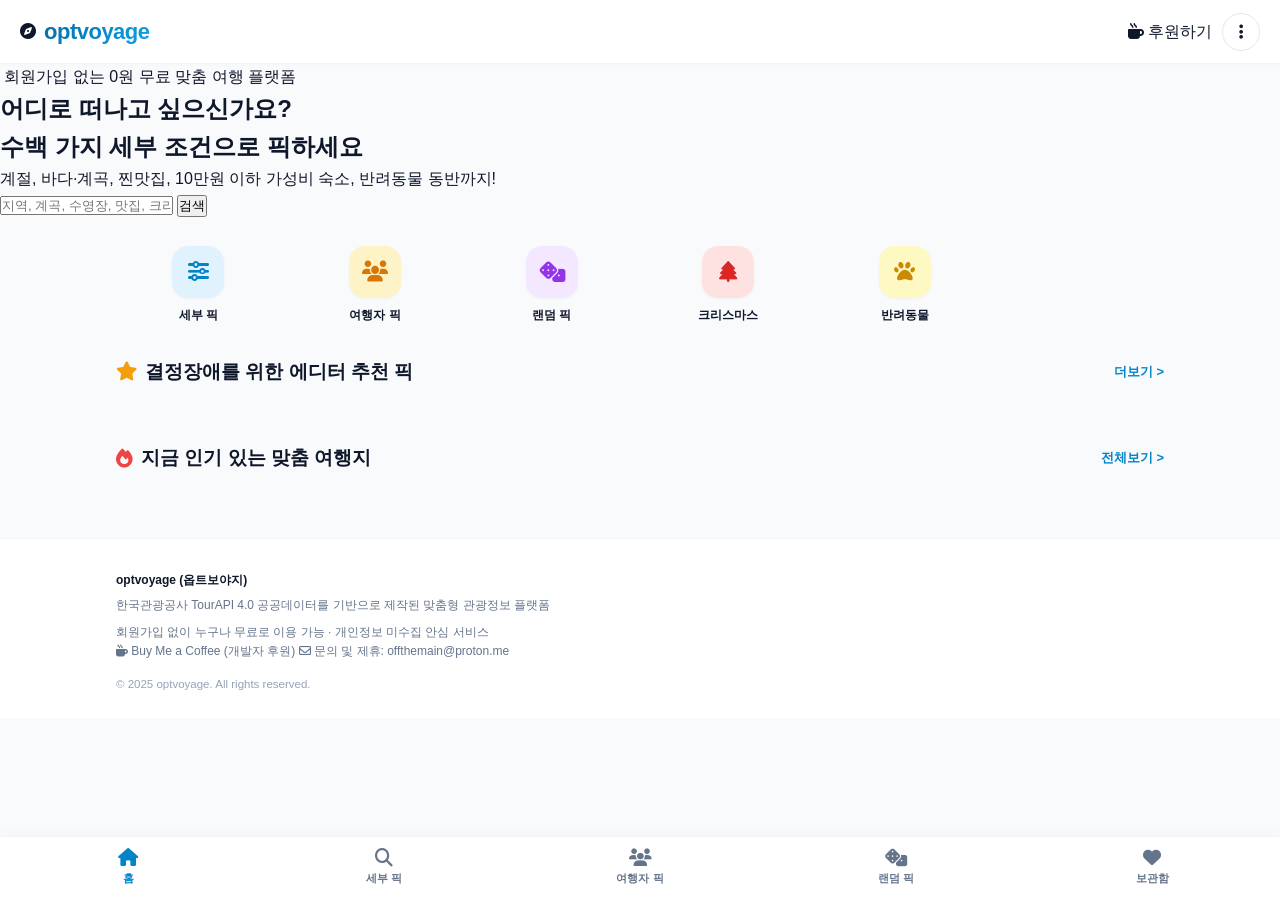
==== commit 0a6fbd1c: "Update index.html" ====
--- a/index.html
+++ b/index.html
@@ -2,143 +2,92 @@
 <html lang="ko">
 <head>
   <meta charset="UTF-8">
-  <meta name="viewport" content="width=device-width, initial-scale=1.0, maximum-scale=1.0, user-scalable=no">
-  <title>optvoyage - 150+ 세부 취향으로 고르는 나만의 맞춤 여행</title>
-  <meta name="description" content="한국관광공사 TourAPI 공공데이터 기반 150가지 세부 픽 맞춤 여행. 공룡발자국, 위인생가, 청정계곡, 반려견 동반, 기념일 감성숙소까지 0원 무료 플랫폼.">
-  <meta property="og:title" content="optvoyage - 나만의 맞춤 여행 큐레이션">
-  <meta property="og:description" content="구글처럼 심플하게, 야놀자처럼 직관적으로 150+ 세부 취향을 픽하세요!">
+  <meta name="viewport" content="width=device-width, initial-scale=1.0">
+  <title>optvoyage - 세부 취향으로 고르는 나만의 맞춤 여행</title>
+  <meta name="description" content="회원가입 없는 0원 무료 맞춤 여행 플랫폼. 세부 조건으로 픽하는 나만의 여행지.">
+  <meta property="og:title" content="optvoyage - 세부 취향 맞춤 여행">
+  <meta property="og:description" content="수백 가지 세부 조건으로 픽하는 맞춤 여행지 검색">
   <meta property="og:type" content="website">
   <link rel="stylesheet" href="css/style.css">
-  <link rel="stylesheet" href="https://cdnjs.cloudflare.com/ajax/libs/font-awesome/6.5.1/css/all.min.css" referrerpolicy="no-referrer" />
+  <link rel="stylesheet" href="https://cdnjs.cloudflare.com/ajax/libs/font-awesome/6.5.1/css/all.min.css" integrity="sha512-DTOQO9RWCH3ppGqcWaEA1BIZOC6xxalwEsw9c2QQeAIftl+Vegovlnee1c9QX4TctnWMn13TZye+giMm8e2LwA==" crossorigin="anonymous" referrerpolicy="no-referrer" />
 </head>
 <body>
 
-  <!-- 상단 중앙 로고 헤더 -->
+  <!-- Sticky Header -->
   <header class="site-header">
     <div class="header-left">
-      <a href="search.html" class="header-sub-link" title="전국 지도 및 탐색">
-        <i class="fa-solid fa-map-location-dot"></i>
+      <a href="index.html" class="logo-wrap">
+        <div class="logo-badge"><i class="fa-solid fa-compass"></i></div>
+        <div class="logo-title">optvoyage</div>
       </a>
     </div>
-
-    <div class="header-center">
-      <a href="index.html" class="logo-wrap">
-        <span class="logo-icon"><i class="fa-solid fa-compass"></i></span>
-        <span class="logo-title">optvoyage</span>
+    <div class="header-right">
+      <!-- BuyMeACoffee Top Highlight Button -->
+      <a href="https://buymeacoffee.com/djawjdaks8g" target="_blank" rel="noopener noreferrer" class="bmc-top-btn" title="개발자에게 커피 한 잔 후원하기">
+        <i class="fa-solid fa-mug-hot"></i> <span>후원하기</span>
       </a>
-    </div>
-
-    <div class="header-right">
-      <!-- 바이미어커피 후원 버튼 -->
-      <a href="https://buymeacoffee.com/djawjdaks8g" target="_blank" rel="noopener noreferrer" class="coffee-sponsor-btn" title="optvoyage 커피 한 잔 후원하기">
-        <i class="fa-solid fa-mug-hot"></i>
-        <span class="sponsor-text">커피 후원</span>
-      </a>
-
-      <button class="header-icon-btn" id="menuBtn" aria-label="메뉴 열기">
-        <i class="fa-solid fa-bars"></i>
+      <button class="header-icon-btn" id="menuBtn" aria-label="옵션 메뉴" title="메뉴">
+        <i class="fa-solid fa-ellipsis-vertical"></i>
       </button>
-
-      <!-- 우측 상단 드롭다운 메뉴 -->
       <div class="chrome-dropdown" id="dropdownMenu">
         <div class="dropdown-header">optvoyage 메뉴</div>
         <a href="search.html" class="dropdown-item">
-          <i class="fa-solid fa-sliders" style="color: var(--primary-600);"></i>
-          <span>150+ 세부 픽 검색</span>
+          <i class="fa-solid fa-sliders"></i>
+          <span>세부 픽 맞춤 검색</span>
+          <span class="badge">150+</span>
+        </a>
+        <a href="community.html" class="dropdown-item">
+          <i class="fa-solid fa-users"></i>
+          <span>여행자 추천 픽 모음</span>
           <span class="badge">HOT</span>
         </a>
-        <a href="search.html?cat=edu" class="dropdown-item">
-          <i class="fa-solid fa-graduation-cap" style="color: #059669;"></i>
-          <span>생가·유적·공룡 학습코너</span>
-          <span class="badge-new">NEW</span>
-        </a>
-        <a href="community.html" class="dropdown-item">
-          <i class="fa-solid fa-users" style="color: #d97706;"></i>
-          <span>여행자 추천 픽 모음</span>
-        </a>
         <a href="random.html" class="dropdown-item">
-          <i class="fa-solid fa-dice" style="color: #9333ea;"></i>
+          <i class="fa-solid fa-dice"></i>
           <span>운명의 랜덤 픽</span>
         </a>
         <a href="search.html?view=bookmarks" class="dropdown-item">
-          <i class="fa-solid fa-heart" style="color: #ef4444;"></i>
+          <i class="fa-solid fa-heart"></i>
           <span>내가 찜한 보관함</span>
         </a>
-        <div class="dropdown-divider"></div>
         <a href="https://buymeacoffee.com/djawjdaks8g" target="_blank" rel="noopener noreferrer" class="dropdown-item highlight-item">
-          <i class="fa-solid fa-mug-saucer" style="color: #f59e0b;"></i>
-          <span>☕ 개발자 커피 후원하기</span>
-        </a>
-        <a href="mailto:offthemain@proton.me" class="dropdown-item">
-          <i class="fa-solid fa-envelope" style="color: #64748b;"></i>
-          <span>제휴/문의 (offthemain@proton.me)</span>
+          <i class="fa-solid fa-mug-hot" style="color: #ffdd00;"></i>
+          <span>개발자 응원하기 (Buy Me a Coffee)</span>
         </a>
         <a href="privacy.html" class="dropdown-item">
-          <i class="fa-solid fa-shield-halved" style="color: #64748b;"></i>
-          <span>개인정보처리방침 & API 출처</span>
-        </a>
-        <a href="terms.html" class="dropdown-item">
-          <i class="fa-solid fa-file-contract" style="color: #64748b;"></i>
-          <span>이용약관</span>
+          <i class="fa-solid fa-shield-halved"></i>
+          <span>프라이버시 & 규정</span>
         </a>
       </div>
     </div>
   </header>
 
-  <!-- 구글 감성의 미니멀 히어로 섹션 -->
-  <section class="google-hero-section">
-    <div class="google-hero-container">
-      <div class="hero-brand-symbol">
-        <i class="fa-solid fa-paper-plane"></i>
-      </div>
-      <h1 class="google-hero-heading">어디로 떠나고 싶으신가요?</h1>
-      <p class="google-hero-desc">150가지 취향 조합, 역사·생가·공룡 학습, 분위기와 계절로 찾는 맞춤 여행</p>
+  <!-- Hero Section -->
+  <section class="main-hero">
+    <div class="hero-tagline">
+      <i class="fa-solid fa-sparkles"></i> 회원가입 없는 0원 무료 맞춤 여행 플랫폼
+    </div>
+    <h1 class="hero-title">
+      어디로 떠나고 싶으신가요?<br>
+      <span>수백 가지 세부 조건</span>으로 픽하세요
+    </h1>
+    <p class="hero-sub">계절, 바다·계곡, 찐맛집, 10만원 이하 가성비 숙소, 반려동물 동반까지!</p>
 
-      <!-- 중앙 대형 검색창 -->
-      <form class="google-search-box" id="heroSearchForm">
-        <i class="fa-solid fa-magnifying-glass search-leading-icon"></i>
-        <input type="text" id="heroSearchInput" placeholder="지역, 계곡, 공룡발자국, 인물생가, 기념일 데이트 검색..." autocomplete="off">
-        <button type="submit" class="search-submit-btn" aria-label="검색"><i class="fa-solid fa-arrow-right"></i></button>
-      </form>
-
-      <!-- 빠른 액션 버튼 -->
-      <div class="google-hero-actions">
-        <a href="search.html" class="hero-action-btn primary-action">
-          <i class="fa-solid fa-sliders"></i> 150+ 세부 취향 픽하기
-        </a>
-        <a href="random.html" class="hero-action-btn secondary-action">
-          <i class="fa-solid fa-dice"></i> 🎲 운명의 랜덤 픽
-        </a>
-      </div>
-
-      <!-- 추천 핫태그 -->
-      <div class="quick-tag-chips">
-        <span class="tag-chip-label">추천 픽:</span>
-        <a href="search.html?tag=공룡발자국/화석지" class="quick-chip"><i class="fa-solid fa-bone"></i> 공룡발자국</a>
-        <a href="search.html?tag=위인생가/유적지" class="quick-chip"><i class="fa-solid fa-landmark"></i> 위인생가</a>
-        <a href="search.html?tag=기념일/로맨틱" class="quick-chip"><i class="fa-solid fa-cake-candles"></i> 기념일데이트</a>
-        <a href="search.html?tag=시원한계곡" class="quick-chip"><i class="fa-solid fa-water"></i> 청정계곡</a>
-        <a href="search.html?tag=반려견동반가능" class="quick-chip"><i class="fa-solid fa-paw"></i> 반려견동반</a>
-      </div>
-    </div>
+    <form class="main-search-bar" id="heroSearchForm">
+      <input type="text" id="heroSearchInput" placeholder="지역, 계곡, 수영장, 맛집, 크리스마스 검색..." autocomplete="off">
+      <button type="submit">검색</button>
+    </form>
   </section>
 
-  <!-- 메인 컨텐츠 영역 -->
+  <!-- Main Content -->
   <main class="container">
     
-    <!-- 야놀자 스타일 퀵 카테고리 -->
+    <!-- Quick Category Icons -->
     <div class="category-icons-grid">
       <a href="search.html" class="category-icon-item">
         <div class="category-icon-circle" style="background: #e0f2fe; color: #0284c7;">
           <i class="fa-solid fa-sliders"></i>
         </div>
-        <span>150+ 세부픽</span>
-      </a>
-      <a href="search.html?cat=edu" class="category-icon-item">
-        <div class="category-icon-circle" style="background: #ecfdf5; color: #059669;">
-          <i class="fa-solid fa-graduation-cap"></i>
-        </div>
-        <span>학습·역사</span>
+        <span>세부 픽</span>
       </a>
       <a href="community.html" class="category-icon-item">
         <div class="category-icon-circle" style="background: #fef3c7; color: #d97706;">
@@ -152,11 +101,11 @@
         </div>
         <span>랜덤 픽</span>
       </a>
-      <a href="search.html?tag=기념일/로맨틱" class="category-icon-item">
+      <a href="search.html?tag=크리스마스/연말분위기" class="category-icon-item">
         <div class="category-icon-circle" style="background: #fee2e2; color: #dc2626;">
-          <i class="fa-solid fa-gift"></i>
+          <i class="fa-solid fa-tree"></i>
         </div>
-        <span>기념일·연말</span>
+        <span>크리스마스</span>
       </a>
       <a href="search.html?tag=반려견동반가능" class="category-icon-item">
         <div class="category-icon-circle" style="background: #fef9c3; color: #ca8a04;">
@@ -166,45 +115,18 @@
       </a>
     </div>
 
-    <!-- 세시간전(3ha) 어필리에이트 스마트 특가 배너 -->
-    <section class="affiliate-smart-banner">
-      <div class="aff-banner-content">
-        <div class="aff-tag"><i class="fa-solid fa-tag"></i> optvoyage 제휴 특가 혜택</div>
-        <h3 class="aff-title">선택한 여행지 주변 숙소 & 액티비티를 최저가로 즐기세요</h3>
-        <p class="aff-desc">전국 감성 호텔·펜션부터 렌터카, 인기 테마파크 할인권까지 실시간 확인</p>
-      </div>
-      <div class="aff-banner-actions">
-        <a href="https://3ha.in/r/725499" target="_blank" rel="noopener noreferrer" class="aff-btn aff-btn-primary">
-          <i class="fa-solid fa-bed"></i> 전국 숙소 실시간 최저가
-        </a>
-        <a href="https://3ha.in/r/725525" target="_blank" rel="noopener noreferrer" class="aff-btn aff-btn-secondary">
-          <i class="fa-solid fa-ticket"></i> 인기 액티비티 할인권
-        </a>
-      </div>
-    </section>
-
-    <!-- Section 1: 학습 코너 (생가 / 유적 / 공룡발자국) -->
-    <div class="section-header" style="margin-top: 36px;">
-      <h2 class="section-title">
-        <i class="fa-solid fa-landmark-flag" style="color: #059669;"></i>
-        <span>배움이 있는 학습 코너 (위인생가·유적·공룡발자국)</span>
-      </h2>
-      <a href="search.html?cat=edu" class="section-link">전체보기 &gt;</a>
-    </div>
-    <div class="cards-grid" id="eduPicksGrid"></div>
-
-    <!-- Section 2: Editor's Picks -->
-    <div class="section-header" style="margin-top: 36px;">
+    <!-- Section 1: Editor's Picks -->
+    <div class="section-header">
       <h2 class="section-title">
         <i class="fa-solid fa-star" style="color: #f59e0b;"></i>
-        <span>에디터 추천 픽 여행지</span>
+        <span>결정장애를 위한 에디터 추천 픽</span>
       </h2>
       <a href="search.html?view=editor" class="section-link">더보기 &gt;</a>
     </div>
     <div class="cards-grid" id="editorPicksGrid"></div>
 
-    <!-- Section 3: Popular Destinations -->
-    <div class="section-header" style="margin-top: 36px;">
+    <!-- Section 2: Popular Destinations -->
+    <div class="section-header" style="margin-top: 40px;">
       <h2 class="section-title">
         <i class="fa-solid fa-fire" style="color: #ef4444;"></i>
         <span>지금 인기 있는 맞춤 여행지</span>
@@ -213,52 +135,16 @@
     </div>
     <div class="cards-grid" id="popularGrid"></div>
 
-    <!-- 추가 어필리에이트 제휴 카드 모음 -->
-    <section class="affiliate-grid-section">
-      <div class="aff-card">
-        <i class="fa-solid fa-car"></i>
-        <div class="aff-info">
-          <h4>전국 렌터카 실시간 비교</h4>
-          <p>내륙 및 제주 전 차종 최저가 예약</p>
-        </div>
-        <a href="https://3ha.in/r/725527" target="_blank" rel="noopener noreferrer" class="aff-card-link">조회 &gt;</a>
-      </div>
-      <div class="aff-card">
-        <i class="fa-solid fa-campground"></i>
-        <div class="aff-info">
-          <h4>감성 글램핑 & 캠핑 특가</h4>
-          <p>불멍과 별빛 힐링, 고캠핑 연계 명소</p>
-        </div>
-        <a href="https://3ha.in/r/725529" target="_blank" rel="noopener noreferrer" class="aff-card-link">둘러보기 &gt;</a>
-      </div>
-      <div class="aff-card">
-        <i class="fa-solid fa-map-location-dot"></i>
-        <div class="aff-info">
-          <h4>지역 대표 힐링 투어 패키지</h4>
-          <p>가족·연인과 가기 좋은 엄선 코스</p>
-        </div>
-        <a href="https://3ha.in/r/725530" target="_blank" rel="noopener noreferrer" class="aff-card-link">특가 &gt;</a>
-      </div>
-      <div class="aff-card">
-        <i class="fa-solid fa-train"></i>
-        <div class="aff-info">
-          <h4>KTX 기차 + 숙박 결합 할인</h4>
-          <p>교통비와 숙소를 결합해 더 알뜰하게</p>
-        </div>
-        <a href="https://3ha.in/r/725534" target="_blank" rel="noopener noreferrer" class="aff-card-link">혜택 &gt;</a>
-      </div>
-    </section>
-
   </main>
 
-  <!-- 모바일 하단 내비게이션 -->
+  <!-- Bottom Navigation -->
   <nav class="bottom-nav">
     <a href="index.html" class="bottom-nav-item active">
       <i class="fa-solid fa-house"></i>
       <span>홈</span>
     </a>
     <a href="search.html" class="bottom-nav-item">
-      <i class="fa-solid fa-sliders"></i>
+      <i class="fa-solid fa-magnifying-glass"></i>
       <span>세부 픽</span>
     </a>
     <a href="community.html" class="bottom-nav-item">
@@ -275,23 +161,27 @@
     </a>
   </nav>
 
-  <!-- 푸터 -->
+  <!-- Footer -->
   <footer class="site-footer">
     <div class="container">
-      <div class="footer-top">
-        <div class="footer-logo">optvoyage</div>
-        <div class="footer-links">
-          <a href="https://buymeacoffee.com/djawjdaks8g" target="_blank" rel="noopener noreferrer" style="color: #f59e0b; font-weight: 700;">☕ 커피 한 잔 후원</a>
-          <a href="mailto:offthemain@proton.me">제휴문의 (offthemain@proton.me)</a>
-          <a href="privacy.html">개인정보처리방침</a>
-          <a href="terms.html">이용약관</a>
-          <a href="https://www.culture.go.kr" target="_blank" rel="noopener noreferrer">한국문화정보원</a>
-        </div>
+      <p style="font-weight: 700; color: var(--text-main); margin-bottom: 6px;">optvoyage (옵트보야지)</p>
+      <p>한국관광공사 TourAPI 4.0 공공데이터를 기반으로 제작된 맞춤형 관광정보 플랫폼</p>
+      <p style="margin-top: 8px;">회원가입 없이 누구나 무료로 이용 가능 · 개인정보 미수집 안심 서비스</p>
+      
+      <!-- Support & Contact Area -->
+      <div class="footer-support-box">
+        <a href="https://buymeacoffee.com/djawjdaks8g" target="_blank" rel="noopener noreferrer" class="bmc-button">
+          <i class="fa-solid fa-mug-hot"></i> Buy Me a Coffee (개발자 후원)
+        </a>
+        <a href="mailto:offthemain@proton.me" class="contact-link">
+          <i class="fa-regular fa-envelope"></i> 문의 및 제휴: offthemain@proton.me
+        </a>
       </div>
-      <p class="footer-desc">본 서비스는 한국관광공사 TourAPI 4.0 및 한국문화정보원 공공데이터를 기반으로 운영되며, 제휴 마케팅 링크를 통해 일정액의 수수료를 제공받을 수 있으나 이용자의 추가 비용은 전혀 발생하지 않습니다.</p>
-      <p class="footer-copy">© 2025 optvoyage. All rights reserved. 대한민국 전국 맞춤 여행 플랫폼</p>
+
+      <p style="margin-top: 14px; font-size: 11.5px; color: var(--text-light);">© 2025 optvoyage. All rights reserved.</p>
     </div>
   </footer>
 
   <script type="module" src="js/main.js"></script>
 </body>
+</html>
--- a/css/style.css
+++ b/css/style.css
@@ -1,4 +1,4 @@
-/* optvoyage - Modern Ocean/Sky Blue Design System */
+/* optvoyage - Modern Sky/Ocean Blue Design System */
 :root {
   --primary-50: #f0f9ff;
   --primary-100: #e0f2fe;
@@ -11,8 +11,11 @@
   --primary-800: #075985;
   --primary-900: #0c4a6e;
 
-  --yanolja-blue: #0284c7;
-  --yanolja-bg: #f8fafc;
+  --edu-green: #059669;
+  --edu-bg: #ecfdf5;
+  --edu-border: #a7f3d0;
+
+  --bg-main: #f8fafc;
   --text-main: #0f172a;
   --text-muted: #64748b;
   --text-light: #94a3b8;
@@ -24,8 +27,8 @@
   --radius-md: 10px;
   --radius-full: 9999px;
 
-  --shadow-sm: 0 1px 3px rgba(0, 0, 0, 0.05);
-  --shadow-md: 0 4px 16px -2px rgba(2, 132, 199, 0.08), 0 2px 6px -2px rgba(0, 0, 0, 0.05);
+  --shadow-sm: 0 1px 3px rgba(0, 0, 0, 0.04);
+  --shadow-md: 0 4px 16px -2px rgba(2, 132, 199, 0.08), 0 2px 6px -2px rgba(0, 0, 0, 0.04);
   --shadow-lg: 0 12px 28px -4px rgba(2, 132, 199, 0.14);
   --transition: all 0.2s cubic-bezier(0.4, 0, 0.2, 1);
 }
@@ -38,12 +41,12 @@
 }
 
 body {
-  font-family: -apple-system, BlinkMacSystemFont, "Pretendard", "Segoe UI", Roboto, "Helvetica Neue", Arial, sans-serif;
-  background-color: var(--yanolja-bg);
+  font-family: -apple-system, BlinkMacSystemFont, "Pretendard", "Apple SD Gothic Neo", "Segoe UI", Roboto, sans-serif;
+  background-color: var(--bg-main);
   color: var(--text-main);
   min-height: 100vh;
   line-height: 1.6;
-  padding-bottom: 72px; /* 모바일 하단바 공간 */
+  padding-bottom: 72px; /* 모바일 하단 네비게이션 공간 */
 }
 
 a {
@@ -51,7 +54,7 @@
   color: inherit;
 }
 
-/* Header (상단 중앙 로고 배치) */
+/* 상단 고정 헤더 (상단 중앙 로고) */
 .site-header {
   position: sticky;
   top: 0;
@@ -63,53 +66,55 @@
   display: flex;
   align-items: center;
   justify-content: space-between;
-  padding: 0 16px;
+  padding: 0 20px;
   z-index: 1000;
-  box-shadow: 0 1px 4px rgba(0, 0, 0, 0.03);
+  box-shadow: 0 1px 4px rgba(0, 0, 0, 0.02);
 }
 
 .header-left {
+  flex: 1;
+  display: flex;
+  align-items: center;
+  gap: 10px;
+}
+
+.header-center {
+  flex: 2;
+  display: flex;
+  align-items: center;
+  justify-content: center;
+}
+
+.header-right {
+  flex: 1;
+  display: flex;
+  align-items: center;
+  justify-content: flex-end;
+  gap: 10px;
+  position: relative;
+}
+
+.header-sub-link {
+  font-size: 19px;
+  color: var(--primary-600);
+  padding: 6px;
+}
+
+.logo-wrap {
   display: flex;
   align-items: center;
   gap: 8px;
-  min-width: 80px;
-}
-
-.header-sub-link {
-  display: inline-flex;
-  align-items: center;
-  gap: 5px;
-  font-size: 13px;
-  font-weight: 700;
-  color: #059669;
-  background: #ecfdf5;
-  padding: 6px 10px;
-  border-radius: 999px;
-  transition: var(--transition);
-}
-
-.header-center {
-  position: absolute;
-  left: 50%;
-  transform: translateX(-50%);
-  display: flex;
-  align-items: center;
-}
-
-.logo-wrap {
-  display: flex;
-  align-items: center;
-  gap: 6px;
+  cursor: pointer;
 }
 
 .logo-icon {
-  font-size: 20px;
+  font-size: 22px;
   color: var(--primary-600);
 }
 
 .logo-title {
   font-size: 22px;
-  font-weight: 800;
+  font-weight: 900;
   letter-spacing: -0.5px;
   background: linear-gradient(135deg, var(--primary-700), var(--primary-500));
   -webkit-background-clip: text;
@@ -120,35 +125,29 @@
   font-size: 14px;
   font-weight: 700;
   color: var(--text-muted);
-  margin-left: 4px;
-}
-
-.header-right {
-  display: flex;
-  align-items: center;
-  gap: 8px;
-  min-width: 80px;
-  justify-content: flex-end;
-  position: relative;
+  margin-left: 6px;
+  border-left: 1px solid #e2e8f0;
+  padding-left: 8px;
 }
 
 .coffee-sponsor-btn {
   display: inline-flex;
   align-items: center;
-  gap: 5px;
+  gap: 6px;
   background: #fef08a;
   color: #854d0e;
   border: 1px solid #fde047;
   padding: 6px 12px;
-  border-radius: 999px;
+  border-radius: var(--radius-full);
   font-size: 12px;
   font-weight: 800;
+  box-shadow: 0 2px 6px rgba(250, 204, 21, 0.25);
   transition: var(--transition);
-  box-shadow: var(--shadow-sm);
-}
+}
+
 .coffee-sponsor-btn:hover {
   background: #fde047;
-  transform: scale(1.04);
+  transform: translateY(-1px);
 }
 
 .header-icon-btn {
@@ -157,17 +156,13 @@
   border-radius: 50%;
   border: 1px solid #e2e8f0;
   background: #ffffff;
-  color: var(--text-muted);
+  color: var(--text-main);
   font-size: 17px;
   display: flex;
   align-items: center;
   justify-content: center;
   cursor: pointer;
   transition: var(--transition);
-}
-.header-icon-btn:hover {
-  background: var(--primary-50);
-  color: var(--primary-600);
 }
 
 .back-btn {
@@ -181,13 +176,12 @@
   display: flex;
   align-items: center;
   justify-content: center;
-  border-radius: 50%;
-}
-
-/* Chrome 3-Dots Dropdown */
+}
+
+/* 드롭다운 메뉴 */
 .chrome-dropdown {
   position: absolute;
-  top: 52px;
+  top: 50px;
   right: 0;
   width: 270px;
   background: #ffffff;
@@ -198,19 +192,19 @@
   z-index: 1100;
   display: none;
 }
-.chrome-dropdown.show { display: block; }
+
+.chrome-dropdown.show {
+  display: block;
+}
+
 .dropdown-header {
   padding: 8px 16px;
-  font-size: 11.5px;
+  font-size: 12px;
   font-weight: 700;
   color: var(--text-muted);
   border-bottom: 1px solid #f1f5f9;
 }
-.dropdown-divider {
-  height: 1px;
-  background: #f1f5f9;
-  margin: 6px 0;
-}
+
 .dropdown-item {
   display: flex;
   align-items: center;
@@ -221,111 +215,137 @@
   color: var(--text-main);
   transition: var(--transition);
 }
-.dropdown-item i { width: 18px; }
+
 .dropdown-item:hover {
   background: var(--primary-50);
   color: var(--primary-700);
 }
+
+.dropdown-item i {
+  width: 18px;
+  text-align: center;
+}
+
 .dropdown-item .badge {
   margin-left: auto;
   font-size: 10px;
   padding: 2px 6px;
-  background: var(--primary-100);
-  color: var(--primary-700);
+  background: #fee2e2;
+  color: #dc2626;
   border-radius: 99px;
-  font-weight: 700;
-}
-.dropdown-item.highlight-item {
-  background: #fffbeb;
-  color: #b45309;
-}
-
-/* 구글 스타일 미니멀 히어로 섹션 */
+  font-weight: 800;
+}
+
+.dropdown-item .badge-new {
+  margin-left: auto;
+  font-size: 10px;
+  padding: 2px 6px;
+  background: var(--edu-bg);
+  color: var(--edu-green);
+  border-radius: 99px;
+  font-weight: 800;
+}
+
+.dropdown-divider {
+  height: 1px;
+  background: #f1f5f9;
+  margin: 6px 0;
+}
+
+/* 구글 스타일 미니멀 히어로 */
 .google-hero-section {
-  padding: 48px 16px 36px 16px;
+  background: linear-gradient(180deg, #dbeafe 0%, #e0f2fe 50%, #f8fafc 100%);
+  padding: 44px 16px 36px 16px;
   text-align: center;
-  background: linear-gradient(180deg, #e0f2fe 0%, #f0f9ff 65%, #f8fafc 100%);
-}
+}
+
 .google-hero-container {
   max-width: 680px;
   margin: 0 auto;
 }
+
 .hero-brand-symbol {
-  width: 48px;
-  height: 48px;
+  width: 50px;
+  height: 50px;
+  background: #ffffff;
   border-radius: 16px;
-  background: linear-gradient(135deg, var(--primary-500), var(--primary-700));
-  color: #fff;
   display: inline-flex;
   align-items: center;
   justify-content: center;
   font-size: 22px;
+  color: var(--primary-600);
+  box-shadow: 0 4px 14px rgba(14, 165, 233, 0.2);
   margin-bottom: 16px;
-  box-shadow: 0 4px 14px rgba(14, 165, 233, 0.3);
-}
+}
+
 .google-hero-heading {
-  font-size: 30px;
-  font-weight: 800;
+  font-size: 32px;
+  font-weight: 900;
+  letter-spacing: -0.8px;
   color: var(--text-main);
-  letter-spacing: -0.5px;
-  margin-bottom: 8px;
-}
+  margin-bottom: 10px;
+}
+
 .google-hero-desc {
-  font-size: 14.5px;
+  font-size: 15px;
   color: var(--text-muted);
   margin-bottom: 24px;
 }
+
+/* 중앙 대형 검색창 */
 .google-search-box {
   background: #ffffff;
+  border: 2px solid var(--primary-200);
   border-radius: 999px;
-  padding: 6px 8px 6px 20px;
-  display: flex;
-  align-items: center;
-  gap: 12px;
-  border: 2px solid var(--primary-300);
-  box-shadow: 0 10px 25px rgba(2, 132, 199, 0.12);
+  padding: 6px 10px 6px 22px;
+  display: flex;
+  align-items: center;
+  box-shadow: 0 8px 24px rgba(14, 165, 233, 0.12);
   transition: var(--transition);
-  margin-bottom: 20px;
-}
+}
+
 .google-search-box:focus-within {
-  border-color: var(--primary-600);
-  box-shadow: 0 12px 30px rgba(2, 132, 199, 0.22);
-}
+  border-color: var(--primary-500);
+  box-shadow: 0 10px 28px rgba(14, 165, 233, 0.2);
+}
+
 .search-leading-icon {
-  font-size: 17px;
-  color: var(--primary-500);
-}
+  font-size: 18px;
+  color: var(--primary-600);
+  margin-right: 12px;
+}
+
 .google-search-box input {
   flex: 1;
   border: none;
   outline: none;
-  font-size: 15.5px;
+  font-size: 16px;
   color: var(--text-main);
 }
+
 .search-submit-btn {
-  width: 42px;
-  height: 42px;
+  width: 44px;
+  height: 44px;
   border-radius: 50%;
+  border: none;
   background: linear-gradient(135deg, var(--primary-500), var(--primary-600));
-  border: none;
   color: #fff;
-  font-size: 15px;
+  font-size: 16px;
   cursor: pointer;
   display: flex;
   align-items: center;
   justify-content: center;
   transition: var(--transition);
 }
-.search-submit-btn:hover {
-  transform: scale(1.06);
-}
 
 .google-hero-actions {
   display: flex;
-  gap: 10px;
+  align-items: center;
   justify-content: center;
-  margin-bottom: 20px;
-}
+  gap: 12px;
+  margin-top: 20px;
+}
+
 .hero-action-btn {
   padding: 10px 20px;
   border-radius: 999px;
@@ -336,238 +356,217 @@
   gap: 6px;
   transition: var(--transition);
 }
-.hero-action-btn.primary-action {
+
+.primary-action {
   background: #ffffff;
   color: var(--primary-700);
   border: 1px solid var(--primary-200);
   box-shadow: var(--shadow-sm);
 }
-.hero-action-btn.primary-action:hover {
-  background: var(--primary-50);
-  border-color: var(--primary-400);
-}
-.hero-action-btn.secondary-action {
-  background: rgba(255, 255, 255, 0.7);
-  color: var(--text-main);
-  border: 1px solid #cbd5e1;
+
+.secondary-action {
+  background: #f3e8ff;
+  color: #7e22ce;
+  border: 1px solid #e9d5ff;
 }
 
 .quick-tag-chips {
+  margin-top: 20px;
   display: flex;
   align-items: center;
   justify-content: center;
   flex-wrap: wrap;
-  gap: 6px;
-  font-size: 12.5px;
-}
+  gap: 8px;
+  font-size: 12px;
+}
+
 .tag-chip-label {
   color: var(--text-muted);
   font-weight: 700;
 }
+
 .quick-chip {
-  background: #ffffff;
+  background: rgba(255, 255, 255, 0.85);
   border: 1px solid var(--primary-200);
-  color: var(--primary-700);
   padding: 4px 10px;
   border-radius: 999px;
+  color: var(--primary-800);
   font-weight: 600;
+  display: inline-flex;
+  align-items: center;
+  gap: 4px;
   transition: var(--transition);
 }
+
 .quick-chip:hover {
-  background: var(--primary-500);
-  color: #fff;
-}
-
-/* 컨테이너 */
+  background: #ffffff;
+  border-color: var(--primary-400);
+  transform: translateY(-1px);
+}
+
+/* 공통 컨테이너 */
 .container {
   max-width: 1080px;
   margin: 0 auto;
   padding: 0 16px;
 }
 
-/* 세시간전 어필리에이트 배너 & 카드 */
-.affiliate-smart-banner {
-  background: linear-gradient(135deg, #0284c7 0%, #0369a1 100%);
-  border-radius: var(--radius-xl);
-  padding: 24px;
-  color: #ffffff;
-  margin-top: 24px;
-  display: flex;
-  justify-content: space-between;
-  align-items: center;
-  gap: 20px;
-  flex-wrap: wrap;
-  box-shadow: var(--shadow-md);
-}
-.aff-tag {
-  display: inline-flex;
-  align-items: center;
-  gap: 5px;
-  background: rgba(255, 255, 255, 0.2);
-  padding: 4px 10px;
-  border-radius: 999px;
-  font-size: 11.5px;
-  font-weight: 700;
-  margin-bottom: 8px;
-}
-.aff-title {
-  font-size: 19px;
-  font-weight: 800;
-  margin-bottom: 4px;
-}
-.aff-desc {
-  font-size: 13.5px;
-  color: #e0f2fe;
-}
-.aff-banner-actions {
-  display: flex;
-  gap: 8px;
-  flex-wrap: wrap;
-}
-.aff-btn {
-  padding: 10px 18px;
-  border-radius: 999px;
-  font-size: 13.5px;
-  font-weight: 800;
-  display: inline-flex;
-  align-items: center;
-  gap: 6px;
-  transition: var(--transition);
-}
-.aff-btn-primary {
-  background: #ffffff;
-  color: #0284c7;
-}
-.aff-btn-primary:hover {
-  background: #f0f9ff;
-  transform: translateY(-2px);
-}
-.aff-btn-secondary {
-  background: rgba(255, 255, 255, 0.18);
-  color: #ffffff;
-  border: 1px solid rgba(255, 255, 255, 0.4);
-}
-
-.affiliate-grid-section {
-  display: grid;
-  grid-template-columns: repeat(auto-fit, minmax(230px, 1fr));
-  gap: 14px;
-  margin-top: 36px;
-}
-.aff-card {
-  background: #ffffff;
-  border: 1px solid #e2e8f0;
-  border-radius: var(--radius-lg);
-  padding: 18px;
-  display: flex;
-  flex-direction: column;
-  gap: 10px;
-}
-.aff-card i {
-  font-size: 24px;
-  color: var(--primary-600);
-}
-.aff-card h4 {
-  font-size: 15px;
-  font-weight: 800;
-  margin-bottom: 3px;
-}
-.aff-card p {
-  font-size: 12.5px;
-  color: var(--text-muted);
-}
-.aff-card-link {
-  font-size: 13px;
-  font-weight: 700;
-  color: var(--primary-600);
-  margin-top: auto;
-}
-
-/* 바이미어커피 서포터 배너 */
-.coffee-supporter-banner {
-  background: #fffbeb;
-  border: 1px solid #fef3c7;
-  border-radius: var(--radius-lg);
-  padding: 18px 20px;
-  display: flex;
-  align-items: center;
-  gap: 16px;
-  margin-top: 24px;
-  flex-wrap: wrap;
-}
-.coffee-icon {
-  width: 44px;
-  height: 44px;
-  border-radius: 12px;
-  background: #fde047;
-  color: #854d0e;
-  display: flex;
-  align-items: center;
-  justify-content: center;
-  font-size: 20px;
-}
-.coffee-content {
-  flex: 1;
-}
-.coffee-content h4 {
-  font-size: 15px;
-  font-weight: 800;
-  color: #92400e;
-  margin-bottom: 2px;
-}
-.coffee-content p {
-  font-size: 13px;
-  color: #b45309;
-}
-.coffee-donate-action {
-  background: #f59e0b;
-  color: #ffffff;
-  padding: 8px 16px;
-  border-radius: 999px;
-  font-size: 13px;
-  font-weight: 700;
-}
-
-/* Category Icons */
+/* 야놀자 스타일 카테고리 아이콘 그리드 */
 .category-icons-grid {
   display: grid;
   grid-template-columns: repeat(6, 1fr);
   gap: 12px;
-  margin: 24px 0;
-}
+  margin: 28px 0;
+}
+
 .category-icon-item {
   display: flex;
   flex-direction: column;
   align-items: center;
   gap: 8px;
   cursor: pointer;
-}
+  transition: var(--transition);
+}
+
 .category-icon-circle {
   width: 52px;
   height: 52px;
-  border-radius: 18px;
+  border-radius: 16px;
   display: flex;
   align-items: center;
   justify-content: center;
-  font-size: 20px;
+  font-size: 21px;
   box-shadow: var(--shadow-sm);
   transition: var(--transition);
 }
+
 .category-icon-item:hover .category-icon-circle {
   transform: translateY(-3px);
-}
+  box-shadow: var(--shadow-md);
+}
+
 .category-icon-item span {
   font-size: 12px;
   font-weight: 700;
-}
-
-/* Section Header */
+  color: var(--text-main);
+}
+
+/* 세시간전(3ha) 스마트 어필리에이트 배너 */
+.affiliate-smart-banner {
+  background: linear-gradient(135deg, #0284c7, #0369a1);
+  border-radius: var(--radius-xl);
+  padding: 24px;
+  color: #ffffff;
+  display: flex;
+  align-items: center;
+  justify-content: space-between;
+  flex-wrap: wrap;
+  gap: 16px;
+  box-shadow: var(--shadow-md);
+  margin-top: 10px;
+}
+
+.aff-tag {
+  display: inline-block;
+  background: rgba(255, 255, 255, 0.2);
+  padding: 3px 10px;
+  border-radius: 999px;
+  font-size: 11px;
+  font-weight: 800;
+  margin-bottom: 6px;
+}
+
+.aff-title {
+  font-size: 19px;
+  font-weight: 800;
+  margin-bottom: 4px;
+}
+
+.aff-desc {
+  font-size: 13px;
+  opacity: 0.9;
+}
+
+.aff-banner-actions {
+  display: flex;
+  gap: 10px;
+  flex-wrap: wrap;
+}
+
+.aff-btn {
+  padding: 10px 18px;
+  border-radius: var(--radius-md);
+  font-size: 13.5px;
+  font-weight: 800;
+  display: inline-flex;
+  align-items: center;
+  gap: 6px;
+  transition: var(--transition);
+}
+
+.aff-btn-primary {
+  background: #ffffff;
+  color: var(--primary-700);
+}
+
+.aff-btn-secondary {
+  background: #fef08a;
+  color: #854d0e;
+}
+
+/* 추가 어필리에이트 그리드 섹션 */
+.affiliate-grid-section {
+  display: grid;
+  grid-template-columns: repeat(auto-fill, minmax(240px, 1fr));
+  gap: 14px;
+  margin: 36px 0;
+}
+
+.aff-card {
+  background: #ffffff;
+  border: 1px solid #e2e8f0;
+  border-radius: var(--radius-lg);
+  padding: 16px;
+  display: flex;
+  align-items: center;
+  gap: 14px;
+  box-shadow: var(--shadow-sm);
+}
+
+.aff-card i {
+  font-size: 24px;
+  color: var(--primary-600);
+}
+
+.aff-info {
+  flex: 1;
+}
+
+.aff-info h4 {
+  font-size: 14px;
+  font-weight: 800;
+  margin-bottom: 2px;
+}
+
+.aff-info p {
+  font-size: 11.5px;
+  color: var(--text-muted);
+}
+
+.aff-card-link {
+  font-size: 12px;
+  font-weight: 800;
+  color: var(--primary-600);
+}
+
+/* 섹션 헤더 */
 .section-header {
   display: flex;
   align-items: center;
   justify-content: space-between;
-  margin-bottom: 16px;
-}
+  margin: 32px 0 16px 0;
+}
+
 .section-title {
   font-size: 19px;
   font-weight: 800;
@@ -576,18 +575,20 @@
   align-items: center;
   gap: 8px;
 }
+
 .section-link {
   font-size: 13px;
   font-weight: 700;
   color: var(--primary-600);
 }
 
-/* Card Grid */
+/* 여행지 카드 그리드 */
 .cards-grid {
   display: grid;
   grid-template-columns: repeat(auto-fill, minmax(280px, 1fr));
-  gap: 20px;
-}
+  gap: 18px;
+}
+
 .dest-card {
   background: #ffffff;
   border-radius: var(--radius-lg);
@@ -599,22 +600,45 @@
   display: flex;
   flex-direction: column;
 }
+
 .dest-card:hover {
   transform: translateY(-4px);
   box-shadow: var(--shadow-md);
   border-color: var(--primary-300);
 }
+
 .card-thumb-wrap {
   position: relative;
   width: 100%;
   height: 190px;
   background: #e2e8f0;
-}
+  overflow: hidden;
+}
+
 .card-thumb {
   width: 100%;
   height: 100%;
   object-fit: cover;
-}
+  transition: transform 0.4s ease;
+}
+
+.dest-card:hover .card-thumb {
+  transform: scale(1.05);
+}
+
+.card-badge {
+  position: absolute;
+  top: 10px;
+  left: 10px;
+  background: rgba(15, 23, 42, 0.75);
+  backdrop-filter: blur(4px);
+  color: #fff;
+  font-size: 11px;
+  font-weight: 700;
+  padding: 3px 8px;
+  border-radius: 6px;
+}
+
 .card-bookmark-btn {
   position: absolute;
   top: 10px;
@@ -631,36 +655,35 @@
   font-size: 15px;
   color: #94a3b8;
   cursor: pointer;
-}
-.card-bookmark-btn.active { color: #ef4444; }
-.card-badge {
-  position: absolute;
-  top: 10px;
-  left: 10px;
-  background: rgba(15, 23, 42, 0.7);
-  color: #fff;
-  font-size: 11px;
-  font-weight: 700;
-  padding: 3px 8px;
-  border-radius: 6px;
-}
+  transition: var(--transition);
+}
+
+.card-bookmark-btn.active {
+  color: #ef4444;
+}
+
 .card-content {
   padding: 16px;
   display: flex;
   flex-direction: column;
   flex: 1;
 }
+
 .card-loc {
   font-size: 12px;
   font-weight: 600;
   color: var(--primary-600);
   margin-bottom: 4px;
 }
+
 .card-title {
   font-size: 17px;
   font-weight: 800;
+  color: var(--text-main);
   margin-bottom: 6px;
-}
+  line-height: 1.35;
+}
+
 .card-desc {
   font-size: 13px;
   color: var(--text-muted);
@@ -671,6 +694,7 @@
   -webkit-box-orient: vertical;
   overflow: hidden;
 }
+
 .card-tags {
   display: flex;
   flex-wrap: wrap;
@@ -678,6 +702,7 @@
   margin-top: auto;
   margin-bottom: 12px;
 }
+
 .card-tag-pill {
   font-size: 11px;
   font-weight: 600;
@@ -686,10 +711,13 @@
   padding: 3px 8px;
   border-radius: 6px;
 }
-.card-tag-pill.edu-pill {
-  background: #ecfdf5;
-  color: #059669;
-}
+
+.card-tag-pill.edu {
+  background: var(--edu-bg);
+  color: var(--edu-green);
+  font-weight: 700;
+}
+
 .card-footer {
   display: flex;
   align-items: center;
@@ -698,6 +726,7 @@
   padding-top: 10px;
   font-size: 12.5px;
 }
+
 .card-score {
   color: #d97706;
   font-weight: 700;
@@ -706,225 +735,300 @@
   gap: 4px;
 }
 
-/* 100+ 픽 선택기 카드 */
+.card-price-est {
+  font-weight: 800;
+  color: var(--text-main);
+}
+
+/* 150+ 세부 픽 선택기 (search.html) */
 .pick-selector-card {
   background: #ffffff;
   border: 1px solid #e2e8f0;
-  border-radius: var(--radius-lg);
-  padding: 16px;
+  border-radius: var(--radius-xl);
+  padding: 18px;
+  box-shadow: var(--shadow-sm);
   margin-bottom: 16px;
 }
+
 .pick-selector-header {
   display: flex;
+  align-items: center;
   justify-content: space-between;
-  align-items: center;
-  margin-bottom: 12px;
-}
+  margin-bottom: 14px;
+}
+
 .pick-header-title {
-  font-size: 15px;
+  font-size: 16px;
   font-weight: 800;
   display: flex;
   align-items: center;
   gap: 6px;
 }
+
 .pick-helper-text {
   font-size: 12px;
   color: var(--text-muted);
 }
+
 .category-tabs-bar {
   display: flex;
   gap: 8px;
   overflow-x: auto;
   padding-bottom: 10px;
-  margin-bottom: 12px;
-  -webkit-overflow-scrolling: touch;
-}
+  scrollbar-width: none;
+}
+.category-tabs-bar::-webkit-scrollbar {
+  display: none;
+}
+
 .tag-chips-wrap {
   background: #f8fafc;
+  border: 1px solid #e2e8f0;
   border-radius: var(--radius-md);
   padding: 14px;
 }
+
 .tag-chips-header {
-  font-size: 12.5px;
+  font-size: 13px;
   font-weight: 700;
   color: var(--text-muted);
   margin-bottom: 10px;
 }
+
 .tag-chips-flex {
   display: flex;
   flex-wrap: wrap;
-  gap: 6px;
-}
+  gap: 8px;
+}
+
 .tag-chip {
-  display: inline-flex;
-  align-items: center;
-  gap: 5px;
-  padding: 6px 12px;
-  background: #ffffff;
-  border: 1px solid #e2e8f0;
+  padding: 7px 14px;
+  background: #ffffff;
+  border: 1px solid #cbd5e1;
   border-radius: 999px;
-  font-size: 12.5px;
+  font-size: 13px;
   font-weight: 600;
   color: var(--text-main);
   cursor: pointer;
   transition: var(--transition);
-}
+  white-space: nowrap;
+}
+
 .tag-chip:hover {
   background: var(--primary-50);
   border-color: var(--primary-300);
 }
+
 .tag-chip.selected {
   background: linear-gradient(135deg, var(--primary-500), var(--primary-600));
-  color: #fff;
   border-color: var(--primary-600);
+  color: #ffffff;
 }
 
 .active-filter-summary {
-  display: none;
+  display: flex;
+  align-items: center;
+  justify-content: space-between;
+  flex-wrap: wrap;
+  gap: 8px;
   background: #e0f2fe;
   border: 1px solid #bae6fd;
   border-radius: var(--radius-md);
   padding: 10px 14px;
-  margin-bottom: 20px;
-  justify-content: space-between;
-  align-items: center;
-  flex-wrap: wrap;
-  gap: 8px;
-}
+  margin-bottom: 18px;
+}
+
 .summary-left {
   display: flex;
   align-items: center;
   gap: 8px;
   flex-wrap: wrap;
 }
+
 .summary-label {
-  font-size: 12px;
-  font-weight: 700;
-  color: #0369a1;
-}
+  font-size: 12.5px;
+  font-weight: 800;
+  color: var(--primary-800);
+}
+
+.active-tags-container {
+  display: flex;
+  flex-wrap: wrap;
+  gap: 6px;
+}
+
 .clear-all-btn {
   background: none;
   border: none;
+  font-size: 12px;
+  font-weight: 800;
   color: #0369a1;
-  font-size: 12px;
-  font-weight: 700;
   cursor: pointer;
 }
 
 .search-result-meta-bar {
   display: flex;
+  align-items: center;
   justify-content: space-between;
-  align-items: center;
-  margin-bottom: 16px;
-}
+  margin-bottom: 14px;
+}
+
 .result-title-group {
   display: flex;
   align-items: center;
   gap: 8px;
 }
+
 .search-result-heading {
   font-size: 18px;
   font-weight: 800;
 }
+
 .result-count-badge {
   font-size: 13px;
   color: var(--text-muted);
 }
+
 .aff-badge-link {
-  font-size: 12.5px;
-  font-weight: 700;
-  color: #0284c7;
+  font-size: 12px;
+  font-weight: 800;
+  color: #0369a1;
   background: #e0f2fe;
-  padding: 5px 12px;
+  padding: 5px 10px;
   border-radius: 999px;
 }
 
-/* Detail Page */
+/* 상세 페이지 (detail.html) */
 .detail-hero-banner {
   width: 100%;
-  height: 340px;
+  height: 320px;
   position: relative;
+  overflow: hidden;
   background: #cbd5e1;
 }
+
 .detail-hero-img {
   width: 100%;
   height: 100%;
   object-fit: cover;
 }
+
 .detail-img-gradient {
   position: absolute;
   bottom: 0;
   left: 0;
   right: 0;
   height: 80px;
-  background: linear-gradient(180deg, transparent, rgba(0,0,0,0.5));
-}
+  background: linear-gradient(to top, rgba(0,0,0,0.5), transparent);
+}
+
 .detail-body-container {
-  max-width: 860px;
-  margin: -30px auto 0 auto;
+  max-width: 840px;
+  margin: -36px auto 0 auto;
   position: relative;
   z-index: 10;
   background: #ffffff;
   border-radius: var(--radius-xl) var(--radius-xl) 0 0;
-  padding: 28px 20px;
+  padding: 26px 20px;
   box-shadow: 0 -4px 16px rgba(0, 0, 0, 0.05);
 }
+
+.detail-main-header {
+  border-bottom: 1px solid #f1f5f9;
+  padding-bottom: 18px;
+  margin-bottom: 20px;
+}
+
+.detail-badge-group {
+  display: flex;
+  gap: 6px;
+  margin-bottom: 8px;
+}
+
 .detail-title {
-  font-size: 24px;
-  font-weight: 800;
-  margin: 6px 0 8px 0;
-}
+  font-size: 25px;
+  font-weight: 900;
+  margin-bottom: 8px;
+}
+
 .detail-meta-row {
   display: flex;
+  align-items: center;
   gap: 14px;
   font-size: 13.5px;
   color: var(--text-muted);
 }
+
 .detail-section-block {
-  margin-bottom: 24px;
-  padding-bottom: 20px;
+  margin-bottom: 22px;
+  padding-bottom: 18px;
   border-bottom: 1px solid #f1f5f9;
 }
+
 .detail-block-title {
-  font-size: 16px;
+  font-size: 16.5px;
   font-weight: 800;
   margin-bottom: 12px;
   display: flex;
   align-items: center;
-  gap: 6px;
-}
+  gap: 8px;
+}
+
+.detail-desc-text {
+  font-size: 14.5px;
+  line-height: 1.7;
+  color: var(--text-main);
+}
+
 .box-highlight {
   border-radius: var(--radius-md);
-  padding: 14px 18px;
+  padding: 14px 16px;
   font-size: 13.5px;
-  line-height: 1.6;
-}
+  margin-bottom: 10px;
+}
+
 .box-edu {
-  background: #ecfdf5;
-  border: 1px solid #a7f3d0;
+  background: var(--edu-bg);
+  border: 1px solid var(--edu-border);
   color: #065f46;
 }
+
 .box-food {
   background: #fff7ed;
   border: 1px solid #ffedd5;
   color: #9a3412;
 }
+
 .box-pet {
   background: #fefce8;
   border: 1px solid #fef08a;
   color: #713f12;
 }
+
 .box-bf {
   background: #eef2ff;
   border: 1px solid #c7d2fe;
   color: #312e81;
 }
 
+.detail-info-row {
+  display: flex;
+  gap: 8px;
+  font-size: 14px;
+  margin-bottom: 6px;
+}
+
+.detail-info-row strong {
+  min-width: 80px;
+  color: var(--text-main);
+}
+
 .aff-deal-list {
   display: flex;
   flex-direction: column;
   gap: 10px;
 }
+
 .aff-deal-item {
   display: flex;
   align-items: center;
@@ -932,13 +1036,15 @@
   background: #f8fafc;
   border: 1px solid #e2e8f0;
   border-radius: var(--radius-md);
-  padding: 12px 16px;
+  padding: 12px 14px;
   transition: var(--transition);
 }
+
 .aff-deal-item:hover {
-  border-color: var(--primary-400);
-  background: #ffffff;
-}
+  background: var(--primary-50);
+  border-color: var(--primary-300);
+}
+
 .deal-icon {
   width: 40px;
   height: 40px;
@@ -948,30 +1054,41 @@
   justify-content: center;
   font-size: 18px;
 }
+
 .deal-info {
   flex: 1;
 }
+
 .deal-info strong {
   display: block;
   font-size: 13.5px;
-  color: var(--text-main);
-}
+  margin-bottom: 2px;
+}
+
 .deal-info span {
   font-size: 12px;
   color: var(--text-muted);
 }
+
 .deal-btn {
   font-size: 12px;
-  font-weight: 700;
+  font-weight: 800;
   color: var(--primary-600);
 }
 
+.detail-tags-cloud {
+  display: flex;
+  flex-wrap: wrap;
+  gap: 6px;
+}
+
+/* 상세 하단 고정바 */
 .detail-bottom-bar {
   position: fixed;
   bottom: 0;
   left: 0;
   right: 0;
-  height: 68px;
+  height: 66px;
   background: #ffffff;
   border-top: 1px solid #e2e8f0;
   display: flex;
@@ -979,61 +1096,244 @@
   padding: 0 16px;
   z-index: 1000;
 }
+
 .detail-bottom-inner {
-  max-width: 860px;
+  max-width: 840px;
   margin: 0 auto;
   width: 100%;
   display: flex;
   align-items: center;
   gap: 10px;
 }
+
+.btn-icon-square {
+  width: 44px;
+  height: 44px;
+  border: 1px solid #cbd5e1;
+  background: #fff;
+  border-radius: var(--radius-md);
+  color: var(--text-muted);
+  font-size: 17px;
+  display: flex;
+  align-items: center;
+  justify-content: center;
+  cursor: pointer;
+}
+
+.btn-icon-square.active {
+  color: #ef4444;
+  border-color: #ef4444;
+}
+
+.btn-large-affiliate {
+  flex: 1;
+  background: #fef08a;
+  color: #854d0e;
+  border: 1px solid #fde047;
+  height: 44px;
+  border-radius: var(--radius-md);
+  font-size: 13.5px;
+  font-weight: 800;
+  display: flex;
+  align-items: center;
+  justify-content: center;
+  gap: 6px;
+}
+
 .btn-large-action {
-  flex: 1;
+  flex: 1.2;
   background: linear-gradient(135deg, var(--primary-500), var(--primary-600));
-  color: #ffffff;
+  color: #fff;
   border: none;
-  height: 46px;
+  height: 44px;
   border-radius: var(--radius-md);
-  font-size: 14px;
-  font-weight: 700;
+  font-size: 13.5px;
+  font-weight: 800;
   display: flex;
   align-items: center;
   justify-content: center;
   gap: 6px;
   cursor: pointer;
 }
-.btn-large-affiliate {
+
+/* 랜덤 픽 주사위 (random.html) */
+.random-box-card {
+  background: #ffffff;
+  border-radius: var(--radius-xl);
+  border: 1px solid #e2e8f0;
+  padding: 36px 20px;
+  box-shadow: var(--shadow-sm);
+}
+
+.dice-wrapper {
+  width: 88px;
+  height: 88px;
+  margin: 24px auto;
+  background: linear-gradient(135deg, #a855f7, #6366f1);
+  border-radius: 22px;
+  display: flex;
+  align-items: center;
+  justify-content: center;
+  font-size: 42px;
+  color: #fff;
+  box-shadow: 0 10px 24px rgba(99, 102, 241, 0.35);
+  cursor: pointer;
+  transition: var(--transition);
+}
+
+.dice-wrapper.rolling {
+  animation: spinDice 0.6s infinite linear;
+}
+
+@keyframes spinDice {
+  0% { transform: rotate(0deg) scale(1.1); }
+  50% { transform: rotate(180deg) scale(0.9); }
+  100% { transform: rotate(360deg) scale(1.1); }
+}
+
+.random-result-card {
+  text-align: left;
+  background: var(--primary-50);
+  border: 1px solid var(--primary-200);
+  border-radius: var(--radius-lg);
+  overflow: hidden;
+  margin-bottom: 20px;
+}
+
+.random-result-img {
+  width: 100%;
+  height: 200px;
+  object-fit: cover;
+}
+
+/* 커뮤니티 & 나만의 픽 (community.html) */
+.create-pick-card {
+  background: #ffffff;
+  border-radius: var(--radius-lg);
+  border: 1px solid #e2e8f0;
+  padding: 24px;
+  box-shadow: var(--shadow-sm);
+  margin-bottom: 24px;
+}
+
+.create-pick-header {
+  display: flex;
+  align-items: center;
+  gap: 12px;
+  margin-bottom: 18px;
+}
+
+.create-pick-title {
+  font-size: 19px;
+  font-weight: 800;
+}
+
+.create-pick-sub {
+  font-size: 13px;
+  color: var(--text-muted);
+}
+
+.form-group {
+  margin-bottom: 16px;
+}
+
+.form-group label {
+  display: block;
+  font-size: 13px;
+  font-weight: 700;
+  margin-bottom: 6px;
+}
+
+.form-group input {
+  width: 100%;
+  padding: 10px 14px;
+  border: 1px solid #cbd5e1;
+  border-radius: 8px;
+  font-size: 14px;
+  outline: none;
+}
+
+.coffee-supporter-banner {
+  background: #fffbeb;
+  border: 1px solid #fef08a;
+  border-radius: var(--radius-lg);
+  padding: 18px;
+  display: flex;
+  align-items: center;
+  gap: 14px;
+  margin-bottom: 24px;
+  flex-wrap: wrap;
+}
+
+.coffee-icon {
+  font-size: 28px;
+  color: #d97706;
+}
+
+.coffee-content {
   flex: 1;
-  background: linear-gradient(135deg, #0284c7, #0369a1);
+}
+
+.coffee-content h4 {
+  font-size: 15px;
+  font-weight: 800;
+  color: #92400e;
+}
+
+.coffee-content p {
+  font-size: 12.5px;
+  color: #b45309;
+}
+
+.coffee-donate-action {
+  background: #f59e0b;
   color: #ffffff;
-  height: 46px;
+  font-size: 13px;
+  font-weight: 800;
+  padding: 8px 16px;
+  border-radius: 999px;
+}
+
+/* 정책 페이지 (privacy & terms) */
+.policy-card {
+  background: #ffffff;
+  border-radius: var(--radius-lg);
+  border: 1px solid #e2e8f0;
+  padding: 30px 24px;
+  line-height: 1.8;
+  box-shadow: var(--shadow-sm);
+}
+
+.policy-notice-box {
+  background: #e0f2fe;
+  border: 1px solid #bae6fd;
   border-radius: var(--radius-md);
-  font-size: 14px;
-  font-weight: 700;
-  display: flex;
-  align-items: center;
-  justify-content: center;
-  gap: 6px;
-}
-.btn-icon-square {
-  width: 46px;
-  height: 46px;
-  border: 1px solid #cbd5e1;
-  background: #ffffff;
-  border-radius: var(--radius-md);
-  color: var(--text-muted);
-  font-size: 18px;
-  display: flex;
-  align-items: center;
-  justify-content: center;
-  cursor: pointer;
-}
-.btn-icon-square.active {
-  color: #ef4444;
-  border-color: #ef4444;
-}
-
-/* Bottom Nav (Mobile/PC) */
+  padding: 16px;
+  margin-bottom: 24px;
+  color: #0369a1;
+  font-size: 13.5px;
+}
+
+.policy-section-title {
+  font-size: 17px;
+  font-weight: 800;
+  margin: 20px 0 8px 0;
+  color: var(--text-main);
+}
+
+.policy-desc {
+  font-size: 13.5px;
+  color: var(--text-muted);
+}
+
+.policy-list {
+  padding-left: 20px;
+  font-size: 13px;
+  color: var(--text-muted);
+  line-height: 1.9;
+}
+
+/* 하단 고정 내비게이션 바 */
 .bottom-nav {
   position: fixed;
   bottom: 0;
@@ -1046,7 +1346,9 @@
   align-items: center;
   justify-content: space-around;
   z-index: 1000;
-}
+  box-shadow: 0 -2px 10px rgba(0, 0, 0, 0.03);
+}
+
 .bottom-nav-item {
   display: flex;
   flex-direction: column;
@@ -1056,52 +1358,20 @@
   color: var(--text-muted);
   font-size: 11px;
   font-weight: 600;
+  cursor: pointer;
   flex: 1;
   height: 100%;
 }
-.bottom-nav-item.active { color: var(--primary-600); }
-
-/* Community Card */
-.create-pick-card {
-  background: #ffffff;
-  border-radius: var(--radius-lg);
-  border: 1px solid #e2e8f0;
-  padding: 20px;
-  margin-bottom: 24px;
-}
-.create-pick-header {
-  display: flex;
-  gap: 12px;
-  align-items: flex-start;
-  margin-bottom: 16px;
-}
-.create-pick-title {
+
+.bottom-nav-item i {
   font-size: 18px;
-  font-weight: 800;
-}
-.create-pick-sub {
-  font-size: 13px;
-  color: var(--text-muted);
-}
-.form-group {
-  margin-bottom: 14px;
-}
-.form-group label {
-  display: block;
-  font-size: 12.5px;
-  font-weight: 700;
-  margin-bottom: 6px;
-}
-.form-group input {
-  width: 100%;
-  padding: 10px 14px;
-  border: 1px solid #cbd5e1;
-  border-radius: 8px;
-  font-size: 13.5px;
-  outline: none;
-}
-
-/* Toast */
+}
+
+.bottom-nav-item.active, .bottom-nav-item:hover {
+  color: var(--primary-600);
+}
+
+/* 토스트 알림 */
 .toast-msg {
   position: fixed;
   bottom: 80px;
@@ -1109,7 +1379,7 @@
   transform: translateX(-50%) translateY(50px);
   background: rgba(15, 23, 42, 0.9);
   color: #fff;
-  padding: 12px 24px;
+  padding: 10px 20px;
   border-radius: 999px;
   font-size: 13.5px;
   font-weight: 600;
@@ -1118,46 +1388,53 @@
   pointer-events: none;
   transition: all 0.3s cubic-bezier(0.16, 1, 0.3, 1);
 }
+
 .toast-msg.show {
   transform: translateX(-50%) translateY(0);
   opacity: 1;
 }
 
-/* Footer */
+/* 푸터 */
 .site-footer {
   background: #ffffff;
   border-top: 1px solid #f1f5f9;
-  padding: 36px 16px 24px 16px;
-  text-align: center;
+  padding: 32px 16px 24px 16px;
   font-size: 12px;
   color: var(--text-muted);
-  margin-top: 50px;
-}
+  margin-top: 48px;
+}
+
 .footer-top {
   display: flex;
+  align-items: center;
   justify-content: space-between;
-  align-items: center;
   flex-wrap: wrap;
   gap: 12px;
-  margin-bottom: 16px;
-  border-bottom: 1px solid #f1f5f9;
-  padding-bottom: 14px;
-}
+  margin-bottom: 12px;
+}
+
 .footer-logo {
   font-size: 18px;
-  font-weight: 800;
+  font-weight: 900;
   color: var(--primary-700);
 }
+
 .footer-links {
   display: flex;
   gap: 14px;
   flex-wrap: wrap;
 }
+
 .footer-desc {
   line-height: 1.6;
   margin-bottom: 8px;
 }
 
+.footer-copy {
+  color: var(--text-light);
+}
+
+/* 모바일 화면 최적화 */
 @media (max-width: 640px) {
   .category-icons-grid {
     grid-template-columns: repeat(6, 1fr);
@@ -1166,7 +1443,8 @@
   .category-icon-circle {
     width: 44px;
     height: 44px;
-    font-size: 17px;
+    font-size: 18px;
+    border-radius: 14px;
   }
   .category-icon-item span {
     font-size: 10.5px;
@@ -1174,7 +1452,13 @@
   .google-hero-heading {
     font-size: 24px;
   }
-  .sub-link-txt {
-    display: none; /* 모바일에서는 아이콘만 */
+  .site-header {
+    padding: 0 12px;
   }
-}
+  .sponsor-text {
+    display: none; /* 모바일 헤더 공간 절약 */
+  }
+  .coffee-sponsor-btn {
+    padding: 6px 8px;
+  }
+}
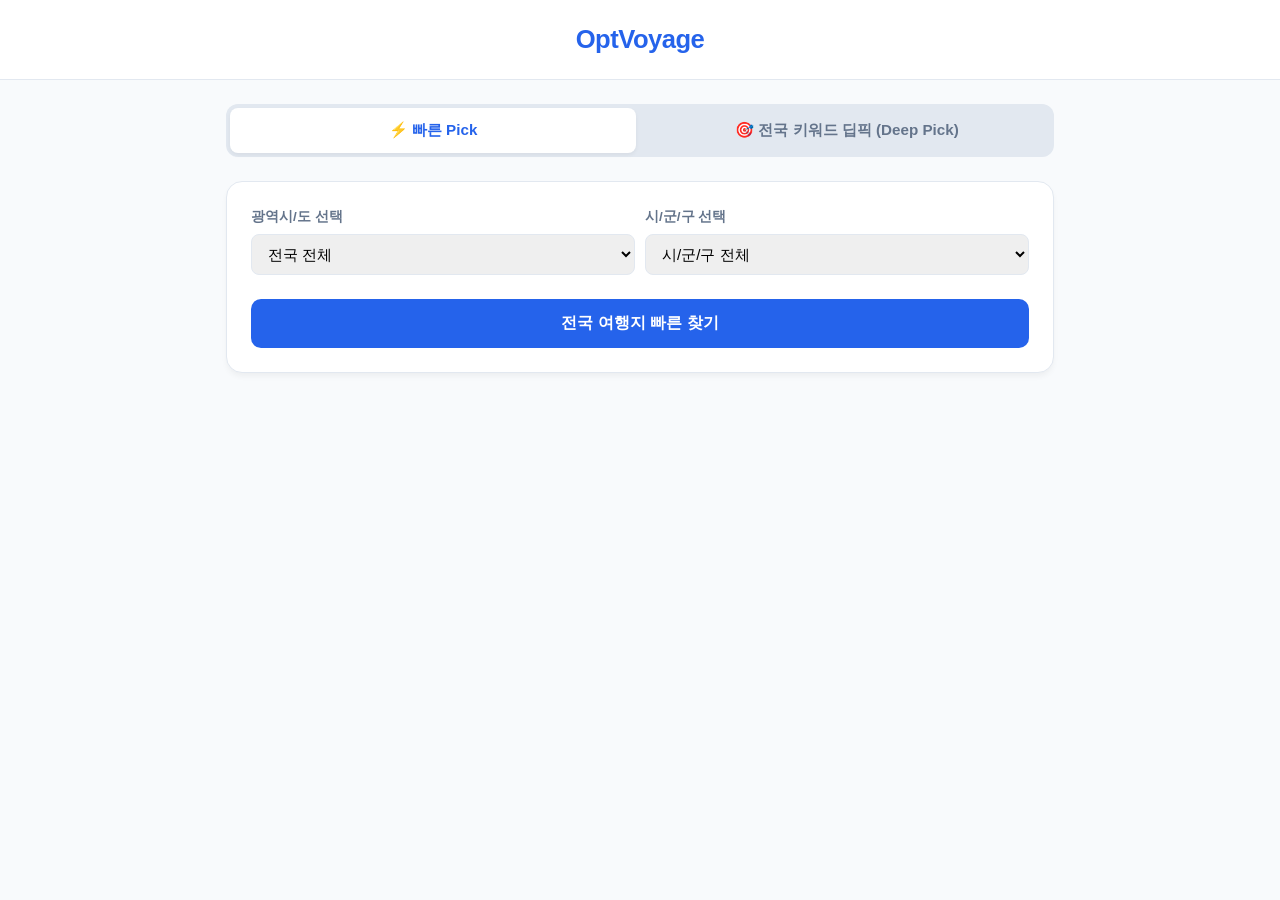
==== commit f47f31c0: "Update index.html" ====
--- a/index.html
+++ b/index.html
@@ -3,185 +3,428 @@
 <head>
   <meta charset="UTF-8">
   <meta name="viewport" content="width=device-width, initial-scale=1.0">
-  <title>optvoyage - 세부 취향으로 고르는 나만의 맞춤 여행</title>
-  <meta name="description" content="회원가입 없는 0원 무료 맞춤 여행 플랫폼. 세부 조건으로 픽하는 나만의 여행지.">
-  <meta property="og:title" content="optvoyage - 세부 취향 맞춤 여행">
-  <meta property="og:description" content="수백 가지 세부 조건으로 픽하는 맞춤 여행지 검색">
-  <meta property="og:type" content="website">
-  <link rel="stylesheet" href="css/style.css">
-  <link rel="stylesheet" href="https://cdnjs.cloudflare.com/ajax/libs/font-awesome/6.5.1/css/all.min.css" integrity="sha512-DTOQO9RWCH3ppGqcWaEA1BIZOC6xxalwEsw9c2QQeAIftl+Vegovlnee1c9QX4TctnWMn13TZye+giMm8e2LwA==" crossorigin="anonymous" referrerpolicy="no-referrer" />
+  <title>OptVoyage - 전국 방방곡곡 키워드 딥픽</title>
+  <style>
+    :root {
+      --primary: #2563eb;
+      --primary-hover: #1d4ed8;
+      --bg: #f8fafc;
+      --card-bg: #ffffff;
+      --text: #0f172a;
+      --text-muted: #64748b;
+      --border: #e2e8f0;
+    }
+
+    * { box-sizing: border-box; margin: 0; padding: 0; font-family: 'Pretendard', -apple-system, sans-serif; }
+    body { background-color: var(--bg); color: var(--text); line-height: 1.6; padding-bottom: 60px; }
+
+    /* OptVoyage 중앙 정렬 헤더 */
+    header {
+      background: var(--card-bg);
+      border-bottom: 1px solid var(--border);
+      padding: 1.2rem;
+      position: sticky;
+      top: 0;
+      z-index: 100;
+      text-align: center;
+    }
+    header h1 {
+      font-size: 1.6rem;
+      color: var(--primary);
+      font-weight: 800;
+      letter-spacing: -0.5px;
+      cursor: pointer;
+    }
+
+    .container { max-width: 860px; margin: 1.5rem auto; padding: 0 1rem; }
+
+    /* 탭 메뉴 */
+    .tab-menu { display: flex; gap: 8px; margin-bottom: 1.5rem; background: #e2e8f0; padding: 4px; border-radius: 12px; }
+    .tab-btn {
+      flex: 1; padding: 12px; border: none; background: transparent; font-weight: 700;
+      font-size: 0.95rem; color: var(--text-muted); cursor: pointer; border-radius: 8px; transition: 0.2s;
+    }
+    .tab-btn.active { background: var(--card-bg); color: var(--primary); box-shadow: 0 2px 4px rgba(0,0,0,0.05); }
+
+    .search-card {
+      background: var(--card-bg); border-radius: 16px; padding: 1.5rem;
+      border: 1px solid var(--border); box-shadow: 0 4px 6px -1px rgba(0,0,0,0.05); margin-bottom: 1.5rem;
+    }
+
+    .form-row { display: flex; gap: 10px; margin-bottom: 1rem; flex-wrap: wrap; }
+    .form-group { flex: 1; min-width: 160px; }
+    .form-group label { display: block; font-size: 0.85rem; font-weight: 700; color: var(--text-muted); margin-bottom: 0.4rem; }
+    select, input[type="text"] {
+      width: 100%; padding: 10px 12px; border-radius: 8px; border: 1px solid var(--border); font-size: 0.95rem; outline: none;
+    }
+
+    .keyword-group { margin-bottom: 1.2rem; }
+    .keyword-group label { display: block; font-size: 0.85rem; font-weight: 700; color: var(--text-muted); margin-bottom: 0.5rem; }
+
+    /* 태그 / 칩 디자인 */
+    .chip-container { display: flex; flex-wrap: wrap; gap: 8px; }
+    .chip {
+      padding: 6px 14px; border-radius: 20px; border: 1px solid var(--border);
+      background: var(--bg); font-size: 0.875rem; cursor: pointer; user-select: none; transition: 0.2s;
+    }
+    .chip:hover { border-color: var(--primary); color: var(--primary); }
+    .chip.selected { background: var(--primary); color: white; border-color: var(--primary); }
+
+    .btn-submit {
+      width: 100%; padding: 14px; background: var(--primary); color: white; border: none;
+      border-radius: 10px; font-size: 1rem; font-weight: 700; cursor: pointer; transition: 0.2s; margin-top: 0.5rem;
+    }
+    .btn-submit:hover { background: var(--primary-hover); }
+
+    /* 네이버 블로그 스타일 여행 리포트 */
+    .blog-post {
+      background: var(--card-bg); border-radius: 16px; border: 1px solid var(--border);
+      padding: 2rem; box-shadow: 0 4px 12px rgba(0,0,0,0.05); margin-top: 1.5rem;
+    }
+    .blog-header { border-bottom: 2px solid var(--bg); padding-bottom: 1rem; margin-bottom: 1.5rem; }
+    .blog-category { color: var(--primary); font-weight: 700; font-size: 0.85rem; }
+    .blog-title { font-size: 1.7rem; font-weight: 800; margin: 0.5rem 0; line-height: 1.3; }
+    
+    .interactive-tags { display: flex; flex-wrap: wrap; gap: 6px; margin-top: 0.8rem; }
+    .clickable-tag {
+      background: #eff6ff; color: var(--primary); font-size: 0.8rem; font-weight: 600;
+      padding: 4px 10px; border-radius: 12px; cursor: pointer; transition: 0.2s;
+    }
+    .clickable-tag:hover { background: var(--primary); color: white; }
+
+    .place-item { margin-bottom: 2.5rem; padding-bottom: 1.5rem; border-bottom: 1px dashed var(--border); }
+    .place-item:last-child { border-bottom: none; }
+    .place-title { font-size: 1.25rem; font-weight: 700; margin-bottom: 0.75rem; }
+    .place-img { width: 100%; height: 380px; object-fit: cover; border-radius: 12px; margin-bottom: 0.8rem; background: #e2e8f0; }
+    .place-addr { font-size: 0.85rem; color: var(--text-muted); margin-bottom: 0.6rem; }
+    .place-desc { font-size: 0.95rem; color: #334155; line-height: 1.7; }
+
+    .loading { text-align: center; padding: 3rem 1rem; font-weight: 700; color: var(--text-muted); display: none; }
+    .hidden { display: none; }
+  </style>
 </head>
 <body>
 
-  <!-- Sticky Header -->
-  <header class="site-header">
-    <div class="header-left">
-      <a href="index.html" class="logo-wrap">
-        <div class="logo-badge"><i class="fa-solid fa-compass"></i></div>
-        <div class="logo-title">optvoyage</div>
-      </a>
+  <header>
+    <h1 onclick="location.reload()">OptVoyage</h1>
+  </header>
+
+  <div class="container">
+    <!-- 탭 선택 -->
+    <div class="tab-menu">
+      <button class="tab-btn active" onclick="switchMode('quick')">⚡ 빠른 Pick</button>
+      <button class="tab-btn" onclick="switchMode('deep')">🎯 전국 키워드 딥픽 (Deep Pick)</button>
     </div>
-    <div class="header-right">
-      <!-- BuyMeACoffee Top Highlight Button -->
-      <a href="https://buymeacoffee.com/djawjdaks8g" target="_blank" rel="noopener noreferrer" class="bmc-top-btn" title="개발자에게 커피 한 잔 후원하기">
-        <i class="fa-solid fa-mug-hot"></i> <span>후원하기</span>
-      </a>
-      <button class="header-icon-btn" id="menuBtn" aria-label="옵션 메뉴" title="메뉴">
-        <i class="fa-solid fa-ellipsis-vertical"></i>
-      </button>
-      <div class="chrome-dropdown" id="dropdownMenu">
-        <div class="dropdown-header">optvoyage 메뉴</div>
-        <a href="search.html" class="dropdown-item">
-          <i class="fa-solid fa-sliders"></i>
-          <span>세부 픽 맞춤 검색</span>
-          <span class="badge">150+</span>
-        </a>
-        <a href="community.html" class="dropdown-item">
-          <i class="fa-solid fa-users"></i>
-          <span>여행자 추천 픽 모음</span>
-          <span class="badge">HOT</span>
-        </a>
-        <a href="random.html" class="dropdown-item">
-          <i class="fa-solid fa-dice"></i>
-          <span>운명의 랜덤 픽</span>
-        </a>
-        <a href="search.html?view=bookmarks" class="dropdown-item">
-          <i class="fa-solid fa-heart"></i>
-          <span>내가 찜한 보관함</span>
-        </a>
-        <a href="https://buymeacoffee.com/djawjdaks8g" target="_blank" rel="noopener noreferrer" class="dropdown-item highlight-item">
-          <i class="fa-solid fa-mug-hot" style="color: #ffdd00;"></i>
-          <span>개발자 응원하기 (Buy Me a Coffee)</span>
-        </a>
-        <a href="privacy.html" class="dropdown-item">
-          <i class="fa-solid fa-shield-halved"></i>
-          <span>프라이버시 & 규정</span>
-        </a>
-      </div>
+
+    <!-- 1. Quick Pick -->
+    <div id="quick-panel" class="search-card">
+      <div class="form-row">
+        <div class="form-group">
+          <label>광역시/도 선택</label>
+          <select id="quick-area" onchange="loadSigungu('quick-area', 'quick-sigungu')">
+            <option value="">전국 전체</option>
+          </select>
+        </div>
+        <div class="form-group">
+          <label>시/군/구 선택</label>
+          <select id="quick-sigungu"><option value="">시/군/구 전체</option></select>
+        </div>
+      </div>
+      <button class="btn-submit" onclick="generateTrip('quick')">전국 여행지 빠른 찾기</button>
     </div>
-  </header>
-
-  <!-- Hero Section -->
-  <section class="main-hero">
-    <div class="hero-tagline">
-      <i class="fa-solid fa-sparkles"></i> 회원가입 없는 0원 무료 맞춤 여행 플랫폼
+
+    <!-- 2. Deep Pick (키워드 + 15종 TourAPI 연동) -->
+    <div id="deep-panel" class="search-card hidden">
+      <div class="form-row">
+        <div class="form-group">
+          <label>지역 (광역시/도)</label>
+          <select id="deep-area" onchange="loadSigungu('deep-area', 'deep-sigungu')">
+            <option value="">전국 전체</option>
+          </select>
+        </div>
+        <div class="form-group">
+          <label>세부 지역 (시/군/구)</label>
+          <select id="deep-sigungu"><option value="">시/군/구 전체</option></select>
+        </div>
+      </div>
+
+      <div class="keyword-group">
+        <label>직접 키워드 검색 (선택사항)</label>
+        <input type="text" id="deep-keyword" placeholder="예: 바다, 야경, 카페, 계곡, 전통시장 등">
+      </div>
+
+      <div class="keyword-group">
+        <label>관광 타입 선택 (API 구분)</label>
+        <div class="chip-container" id="type-chips">
+          <span class="chip selected" data-type="12">관광지</span>
+          <span class="chip" data-type="14">문화시설</span>
+          <span class="chip" data-type="15">축제/행사</span>
+          <span class="chip" data-type="28">레포츠</span>
+          <span class="chip" data-type="32">숙박</span>
+          <span class="chip" data-type="38">쇼핑</span>
+          <span class="chip" data-type="39">음식점</span>
+        </div>
+      </div>
+
+      <button class="btn-submit" onclick="generateTrip('deep')">키워드 조합으로 딥픽 검색</button>
     </div>
-    <h1 class="hero-title">
-      어디로 떠나고 싶으신가요?<br>
-      <span>수백 가지 세부 조건</span>으로 픽하세요
-    </h1>
-    <p class="hero-sub">계절, 바다·계곡, 찐맛집, 10만원 이하 가성비 숙소, 반려동물 동반까지!</p>
-
-    <form class="main-search-bar" id="heroSearchForm">
-      <input type="text" id="heroSearchInput" placeholder="지역, 계곡, 수영장, 맛집, 크리스마스 검색..." autocomplete="off">
-      <button type="submit">검색</button>
-    </form>
-  </section>
-
-  <!-- Main Content -->
-  <main class="container">
-    
-    <!-- Quick Category Icons -->
-    <div class="category-icons-grid">
-      <a href="search.html" class="category-icon-item">
-        <div class="category-icon-circle" style="background: #e0f2fe; color: #0284c7;">
-          <i class="fa-solid fa-sliders"></i>
-        </div>
-        <span>세부 픽</span>
-      </a>
-      <a href="community.html" class="category-icon-item">
-        <div class="category-icon-circle" style="background: #fef3c7; color: #d97706;">
-          <i class="fa-solid fa-users"></i>
-        </div>
-        <span>여행자 픽</span>
-      </a>
-      <a href="random.html" class="category-icon-item">
-        <div class="category-icon-circle" style="background: #f3e8ff; color: #9333ea;">
-          <i class="fa-solid fa-dice"></i>
-        </div>
-        <span>랜덤 픽</span>
-      </a>
-      <a href="search.html?tag=크리스마스/연말분위기" class="category-icon-item">
-        <div class="category-icon-circle" style="background: #fee2e2; color: #dc2626;">
-          <i class="fa-solid fa-tree"></i>
-        </div>
-        <span>크리스마스</span>
-      </a>
-      <a href="search.html?tag=반려견동반가능" class="category-icon-item">
-        <div class="category-icon-circle" style="background: #fef9c3; color: #ca8a04;">
-          <i class="fa-solid fa-paw"></i>
-        </div>
-        <span>반려동물</span>
-      </a>
+
+    <!-- 로딩 상태 -->
+    <div id="loading" class="loading">
+      <p>🌐 한국관광공사 TourAPI 전국 서버에서 실시간 정보를 가져오는 중...</p>
     </div>
 
-    <!-- Section 1: Editor's Picks -->
-    <div class="section-header">
-      <h2 class="section-title">
-        <i class="fa-solid fa-star" style="color: #f59e0b;"></i>
-        <span>결정장애를 위한 에디터 추천 픽</span>
-      </h2>
-      <a href="search.html?view=editor" class="section-link">더보기 &gt;</a>
+    <!-- 결과 리포트 (블로그 스타일) -->
+    <div id="result-area" class="blog-post hidden">
+      <div class="blog-header">
+        <div class="blog-category" id="res-category">OptVoyage Report</div>
+        <h2 class="blog-title" id="res-title">여행지 검색 결과</h2>
+        
+        <!-- 클릭 시 자동 재검색되는 태그들 -->
+        <div class="interactive-tags" id="res-tags"></div>
+      </div>
+
+      <div class="blog-body">
+        <div id="place-list"></div>
+      </div>
     </div>
-    <div class="cards-grid" id="editorPicksGrid"></div>
-
-    <!-- Section 2: Popular Destinations -->
-    <div class="section-header" style="margin-top: 40px;">
-      <h2 class="section-title">
-        <i class="fa-solid fa-fire" style="color: #ef4444;"></i>
-        <span>지금 인기 있는 맞춤 여행지</span>
-      </h2>
-      <a href="search.html" class="section-link">전체보기 &gt;</a>
-    </div>
-    <div class="cards-grid" id="popularGrid"></div>
-
-  </main>
-
-  <!-- Bottom Navigation -->
-  <nav class="bottom-nav">
-    <a href="index.html" class="bottom-nav-item active">
-      <i class="fa-solid fa-house"></i>
-      <span>홈</span>
-    </a>
-    <a href="search.html" class="bottom-nav-item">
-      <i class="fa-solid fa-magnifying-glass"></i>
-      <span>세부 픽</span>
-    </a>
-    <a href="community.html" class="bottom-nav-item">
-      <i class="fa-solid fa-users"></i>
-      <span>여행자 픽</span>
-    </a>
-    <a href="random.html" class="bottom-nav-item">
-      <i class="fa-solid fa-dice"></i>
-      <span>랜덤 픽</span>
-    </a>
-    <a href="search.html?view=bookmarks" class="bottom-nav-item">
-      <i class="fa-solid fa-heart"></i>
-      <span>보관함</span>
-    </a>
-  </nav>
-
-  <!-- Footer -->
-  <footer class="site-footer">
-    <div class="container">
-      <p style="font-weight: 700; color: var(--text-main); margin-bottom: 6px;">optvoyage (옵트보야지)</p>
-      <p>한국관광공사 TourAPI 4.0 공공데이터를 기반으로 제작된 맞춤형 관광정보 플랫폼</p>
-      <p style="margin-top: 8px;">회원가입 없이 누구나 무료로 이용 가능 · 개인정보 미수집 안심 서비스</p>
+  </div>
+
+  <script>
+    // **인코딩된 인증키를 아래에 입력하세요**
+    const TOUR_API_KEY = "YOUR_TOUR_API_KEY_HERE";
+    const BASE_URL = "https://apis.data.go.kr/B551011/KorService1";
+
+    // 1. 페이지 로드 시 광역시/도 목록(areaCode) 자동 불러오기
+    window.onload = async function() {
+      setupChipEvents();
+      await fetchAreaCodes('quick-area');
+      await fetchAreaCodes('deep-area');
+    };
+
+    function setupChipEvents() {
+      document.querySelectorAll('#type-chips .chip').forEach(chip => {
+        chip.addEventListener('click', () => {
+          document.querySelectorAll('#type-chips .chip').forEach(c => c.classList.remove('selected'));
+          chip.classList.add('selected');
+        });
+      });
+    }
+
+    // [API 1] 전국 광역시/도 조회
+    async function fetchAreaCodes(targetSelectId) {
+      if (TOUR_API_KEY === "YOUR_TOUR_API_KEY_HERE") {
+        fillFallbackAreas(targetSelectId);
+        return;
+      }
+      const url = `${BASE_URL}/areaCode1?serviceKey=${TOUR_API_KEY}&numOfRows=50&pageNo=1&MobileOS=ETC&MobileApp=OptVoyage&_type=json`;
+      try {
+        const res = await fetch(url);
+        const data = await res.json();
+        const items = data.response.body.items.item;
+        const select = document.getElementById(targetSelectId);
+        items.forEach(item => {
+          const opt = document.createElement('option');
+          opt.value = item.code;
+          opt.innerText = item.name;
+          select.appendChild(opt);
+        });
+      } catch (e) {
+        fillFallbackAreas(targetSelectId);
+      }
+    }
+
+    // [API 2] 선택한 지역의 시/군/구 목록 조회
+    async function loadSigungu(areaSelectId, sigunguSelectId) {
+      const areaCode = document.getElementById(areaSelectId).value;
+      const sigunguSelect = document.getElementById(sigunguSelectId);
+      sigunguSelect.innerHTML = '<option value="">시/군/구 전체</option>';
+
+      if (!areaCode || TOUR_API_KEY === "YOUR_TOUR_API_KEY_HERE") return;
+
+      const url = `${BASE_URL}/areaCode1?serviceKey=${TOUR_API_KEY}&areaCode=${areaCode}&numOfRows=100&pageNo=1&MobileOS=ETC&MobileApp=OptVoyage&_type=json`;
+      try {
+        const res = await fetch(url);
+        const data = await res.json();
+        const items = data.response.body.items.item;
+        items.forEach(item => {
+          const opt = document.createElement('option');
+          opt.value = item.code;
+          opt.innerText = item.name;
+          sigunguSelect.appendChild(opt);
+        });
+      } catch (e) { console.error("시군구 로드 실패", e); }
+    }
+
+    // 백업용 표준 광역시/도 목록
+    function fillFallbackAreas(selectId) {
+      const areas = [
+        {code:1, name:'서울'}, {code:2, name:'인천'}, {code:3, name:'대전'}, {code:4, name:'대구'},
+        {code:5, name:'광주'}, {code:6, name:'부산'}, {code:7, name:'울산'}, {code:8, name:'세종'},
+        {code:31, name:'경기'}, {code:32, name:'강원'}, {code:33, name:'충북'}, {code:34, name:'충남'},
+        {code:35, name:'전북'}, {code:36, name:'전남'}, {code:37, name:'경북'}, {code:38, name:'경남'}, {code:39, name:'제주'}
+      ];
+      const select = document.getElementById(selectId);
+      areas.forEach(a => {
+        const opt = document.createElement('option');
+        opt.value = a.code;
+        opt.innerText = a.name;
+        select.appendChild(opt);
+      });
+    }
+
+    // 탭 전환
+    function switchMode(mode) {
+      document.querySelectorAll('.tab-btn').forEach(b => b.classList.remove('active'));
+      document.getElementById('quick-panel').classList.add('hidden');
+      document.getElementById('deep-panel').classList.add('hidden');
+
+      if (mode === 'quick') {
+        event.target.classList.add('active');
+        document.getElementById('quick-panel').classList.remove('hidden');
+      } else {
+        event.target.classList.add('active');
+        document.getElementById('deep-panel').classList.remove('hidden');
+      }
+    }
+
+    // 3. 메인 검색 처리 (키워드검색 / 지역기반검색 / 상세정보 API 15종 통합)
+    async function generateTrip(mode, tagKeyword = null) {
+      const loading = document.getElementById('loading');
+      const resultArea = document.getElementById('result-area');
       
-      <!-- Support & Contact Area -->
-      <div class="footer-support-box">
-        <a href="https://buymeacoffee.com/djawjdaks8g" target="_blank" rel="noopener noreferrer" class="bmc-button">
-          <i class="fa-solid fa-mug-hot"></i> Buy Me a Coffee (개발자 후원)
-        </a>
-        <a href="mailto:offthemain@proton.me" class="contact-link">
-          <i class="fa-regular fa-envelope"></i> 문의 및 제휴: offthemain@proton.me
-        </a>
-      </div>
-
-      <p style="margin-top: 14px; font-size: 11.5px; color: var(--text-light);">© 2025 optvoyage. All rights reserved.</p>
-    </div>
-  </footer>
-
-  <script type="module" src="js/main.js"></script>
+      loading.style.display = 'block';
+      resultArea.classList.add('hidden');
+
+      let areaCode = "", sigunguCode = "", contentTypeId = "", keyword = "";
+
+      if (tagKeyword) {
+        // 태그를 클릭하여 이동한 경우
+        keyword = tagKeyword;
+      } else if (mode === 'quick') {
+        areaCode = document.getElementById('quick-area').value;
+        sigunguCode = document.getElementById('quick-sigungu').value;
+      } else {
+        areaCode = document.getElementById('deep-area').value;
+        sigunguCode = document.getElementById('deep-sigungu').value;
+        keyword = document.getElementById('deep-keyword').value.trim();
+        const selectedType = document.querySelector('#type-chips .chip.selected');
+        if (selectedType) contentTypeId = selectedType.dataset.type;
+      }
+
+      // API Endpoint 선택 (키워드 유무에 따라 [searchKeyword1] 또는 [areaBasedList1] 호출)
+      let endpoint = keyword ? `${BASE_URL}/searchKeyword1` : `${BASE_URL}/areaBasedList1`;
+      let queryParams = `?serviceKey=${TOUR_API_KEY}&numOfRows=10&pageNo=1&MobileOS=ETC&MobileApp=OptVoyage&_type=json&listYN=Y&arrange=O`;
+
+      if (keyword) queryParams += `&keyword=${encodeURIComponent(keyword)}`;
+      if (areaCode) queryParams += `&areaCode=${areaCode}`;
+      if (sigunguCode) queryParams += `&sigunguCode=${sigunguCode}`;
+      if (contentTypeId) queryParams += `&contentTypeId=${contentTypeId}`;
+
+      let places = [];
+      if (TOUR_API_KEY === "YOUR_TOUR_API_KEY_HERE") {
+        places = getMockPlaces(keyword);
+      } else {
+        try {
+          const res = await fetch(endpoint + queryParams);
+          const data = await res.json();
+          places = data.response?.body?.items?.item || [];
+          if (!Array.isArray(places) && places) places = [places];
+        } catch (err) {
+          places = getMockPlaces(keyword);
+        }
+      }
+
+      renderResults(places, keyword, areaCode);
+      loading.style.display = 'none';
+      resultArea.classList.remove('hidden');
+      resultArea.scrollIntoView({ behavior: 'smooth' });
+    }
+
+    // [API 3] 상세정보(detailCommon1)를 동적으로 추가 조회하여 풍부한 내용 생성
+    async function fetchDetailOverview(contentId) {
+      if (TOUR_API_KEY === "YOUR_TOUR_API_KEY_HERE") return null;
+      const url = `${BASE_URL}/detailCommon1?serviceKey=${TOUR_API_KEY}&contentId=${contentId}&MobileOS=ETC&MobileApp=OptVoyage&_type=json&overviewYN=Y`;
+      try {
+        const res = await fetch(url);
+        const data = await res.json();
+        return data.response?.body?.items?.item[0]?.overview || null;
+      } catch { return null; }
+    }
+
+    // 결과 렌더링 + 태그 클릭 시 자동 재검색 기능
+    async function renderResults(places, keyword, areaCode) {
+      const placeList = document.getElementById('place-list');
+      const tagContainer = document.getElementById('res-tags');
+      placeList.innerHTML = '';
+      tagContainer.innerHTML = '';
+
+      // 클릭 가능한 상단 검색 태그 생성
+      const sampleTags = [keyword, '전국명소', '힐링여행', '추천코스', '감성스팟'].filter(Boolean);
+      sampleTags.forEach(tag => {
+        const span = document.createElement('span');
+        span.className = 'clickable-tag';
+        span.innerText = `#${tag}`;
+        // 태그 클릭 시 해당 태그 키워드로 이동 및 즉시 재검색!
+        span.onclick = () => generateTrip('deep', tag);
+        tagContainer.appendChild(span);
+      });
+
+      document.getElementById('res-title').innerText = keyword 
+        ? `'${keyword}' 전국 관련 여행지 검색 결과`
+        : `OptVoyage 추천 방방곡곡 여행 코스`;
+
+      if (places.length === 0) {
+        placeList.innerHTML = `<p style="text-align:center; padding: 2rem; color: var(--text-muted);">검색 조건에 맞는 전국 여행지 데이터가 없습니다. 다른 키워드로 검색해보세요.</p>`;
+        return;
+      }
+
+      for (let i = 0; i < places.length; i++) {
+        const item = places[i];
+        const img = item.firstimage || 'https://images.unsplash.com/photo-1507525428034-b723cf961d3e?auto=format&fit=crop&w=800&q=80';
+        
+        // 상세 설명 가져오기 (없으면 공통 API 추가 조회)
+        let overview = item.overview;
+        if (!overview && item.contentid) {
+          overview = await fetchDetailOverview(item.contentid);
+        }
+        if (!overview) overview = "한국관광공사 국문 관광정보 API를 통해 실시간으로 수집된 전국 검증 장소입니다.";
+
+        const html = `
+          <div class="place-item">
+            <h3 class="place-title">${i + 1}. ${item.title}</h3>
+            <img class="place-img" src="${img}" alt="${item.title}" loading="lazy">
+            <div class="place-addr">📍 ${item.addr1 || '주소 정보 제공 예정'}</div>
+            <p class="place-desc">${overview}</p>
+            <div class="interactive-tags" style="margin-top: 10px;">
+              <span class="clickable-tag" onclick="generateTrip('deep', '${item.title.split(' ')[0]}')">#${item.title.split(' ')[0]}</span>
+              <span class="clickable-tag" onclick="generateTrip('deep', '주변맛집')">#주변맛집탐방</span>
+            </div>
+          </div>
+        `;
+        placeList.insertAdjacentHTML('beforeend', html);
+      }
+    }
+
+    // 예시용 데이터 (API 키 입력 안되었을 때 백업 동작)
+    function getMockPlaces(keyword) {
+      return [
+        {
+          contentid: "1",
+          title: (keyword || "전국") + " 감성 여행지 - 설악산 국립공원",
+          addr1: "강원특별자치도 속초시 설악산로 833",
+          firstimage: "https://images.unsplash.com/photo-1548115184-bc6544d06a58?auto=format&fit=crop&w=800&q=80",
+          overview: "전국 방방곡곡의 수려한 자연경관을 대표하는 명소입니다. 키워드 태그를 클릭하면 관련 정보로 바로 이동합니다."
+        },
+        {
+          contentid: "2",
+          title: (keyword || "전국") + " 힐링 스팟 - 해운대 해수욕장",
+          addr1: "부산광역시 해운대구 달맞이길 62",
+          firstimage: "https://images.unsplash.com/photo-1507525428034-b723cf961d3e?auto=format&fit=crop&w=800&q=80",
+          overview: "탁 트인 바다와 도심이 어우러진 한국 최고의 해해변 명소입니다."
+        }
+      ];
+    }
+  </script>
 </body>
 </html>
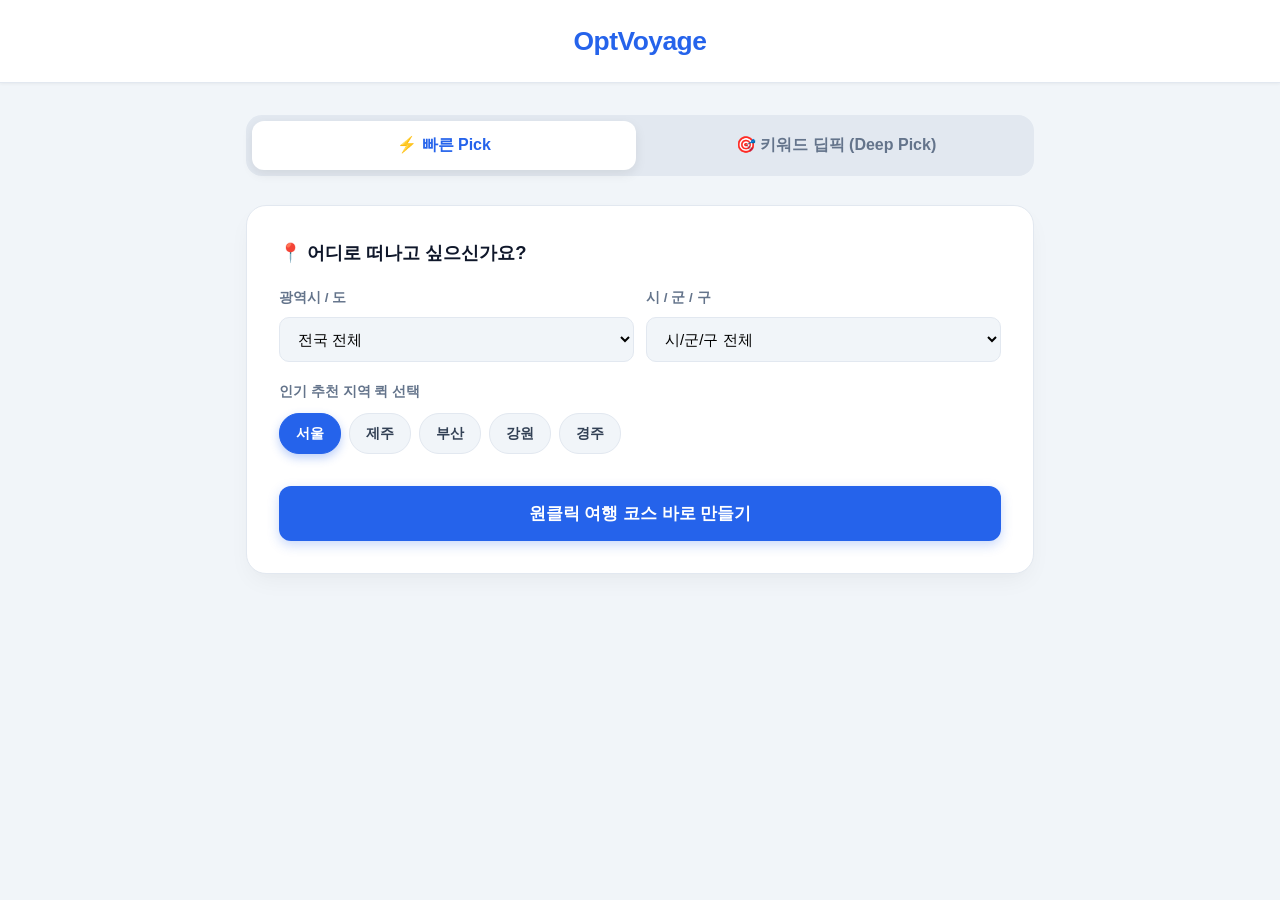
==== commit 037eb54f: "Update index.html" ====
--- a/index.html
+++ b/index.html
@@ -3,103 +3,226 @@
 <head>
   <meta charset="UTF-8">
   <meta name="viewport" content="width=device-width, initial-scale=1.0">
-  <title>OptVoyage - 전국 방방곡곡 키워드 딥픽</title>
+  <title>OptVoyage - 전국 키워드 여행 탐색기</title>
   <style>
     :root {
       --primary: #2563eb;
       --primary-hover: #1d4ed8;
-      --bg: #f8fafc;
+      --primary-light: #eff6ff;
+      --accent: #f59e0b;
+      --bg: #f1f5f9;
       --card-bg: #ffffff;
       --text: #0f172a;
       --text-muted: #64748b;
       --border: #e2e8f0;
+      --shadow: 0 10px 25px -5px rgba(0, 0, 0, 0.05), 0 8px 10px -6px rgba(0, 0, 0, 0.01);
     }
 
     * { box-sizing: border-box; margin: 0; padding: 0; font-family: 'Pretendard', -apple-system, sans-serif; }
-    body { background-color: var(--bg); color: var(--text); line-height: 1.6; padding-bottom: 60px; }
-
-    /* OptVoyage 중앙 정렬 헤더 */
+    body { background-color: var(--bg); color: var(--text); line-height: 1.6; padding-bottom: 80px; }
+
     header {
       background: var(--card-bg);
       border-bottom: 1px solid var(--border);
-      padding: 1.2rem;
+      padding: 1.25rem 1rem;
       position: sticky;
       top: 0;
       z-index: 100;
       text-align: center;
+      box-shadow: 0 1px 3px rgba(0,0,0,0.05);
     }
     header h1 {
-      font-size: 1.6rem;
+      font-size: 1.65rem;
       color: var(--primary);
       font-weight: 800;
       letter-spacing: -0.5px;
       cursor: pointer;
-    }
-
-    .container { max-width: 860px; margin: 1.5rem auto; padding: 0 1rem; }
-
-    /* 탭 메뉴 */
-    .tab-menu { display: flex; gap: 8px; margin-bottom: 1.5rem; background: #e2e8f0; padding: 4px; border-radius: 12px; }
+      display: inline-block;
+    }
+
+    .container { max-width: 820px; margin: 2rem auto; padding: 0 1rem; }
+
+    .tab-menu {
+      display: flex;
+      gap: 8px;
+      margin-bottom: 1.8rem;
+      background: #e2e8f0;
+      padding: 6px;
+      border-radius: 16px;
+    }
     .tab-btn {
-      flex: 1; padding: 12px; border: none; background: transparent; font-weight: 700;
-      font-size: 0.95rem; color: var(--text-muted); cursor: pointer; border-radius: 8px; transition: 0.2s;
-    }
-    .tab-btn.active { background: var(--card-bg); color: var(--primary); box-shadow: 0 2px 4px rgba(0,0,0,0.05); }
+      flex: 1;
+      padding: 14px;
+      border: none;
+      background: transparent;
+      font-weight: 700;
+      font-size: 1rem;
+      color: var(--text-muted);
+      cursor: pointer;
+      border-radius: 12px;
+      transition: all 0.25s ease;
+    }
+    .tab-btn.active {
+      background: var(--card-bg);
+      color: var(--primary);
+      box-shadow: 0 4px 12px rgba(0,0,0,0.08);
+    }
 
     .search-card {
-      background: var(--card-bg); border-radius: 16px; padding: 1.5rem;
-      border: 1px solid var(--border); box-shadow: 0 4px 6px -1px rgba(0,0,0,0.05); margin-bottom: 1.5rem;
-    }
-
-    .form-row { display: flex; gap: 10px; margin-bottom: 1rem; flex-wrap: wrap; }
-    .form-group { flex: 1; min-width: 160px; }
-    .form-group label { display: block; font-size: 0.85rem; font-weight: 700; color: var(--text-muted); margin-bottom: 0.4rem; }
+      background: var(--card-bg);
+      border-radius: 20px;
+      padding: 2rem;
+      border: 1px solid var(--border);
+      box-shadow: var(--shadow);
+      margin-bottom: 2rem;
+    }
+
+    .section-title {
+      font-size: 1.15rem;
+      font-weight: 800;
+      margin-bottom: 1.25rem;
+      display: flex;
+      align-items: center;
+      gap: 8px;
+      color: var(--text);
+    }
+
+    .form-row { display: flex; gap: 12px; margin-bottom: 1.2rem; flex-wrap: wrap; }
+    .form-group { flex: 1; min-width: 180px; }
+    .form-group label { display: block; font-size: 0.85rem; font-weight: 700; color: var(--text-muted); margin-bottom: 0.5rem; }
+    
     select, input[type="text"] {
-      width: 100%; padding: 10px 12px; border-radius: 8px; border: 1px solid var(--border); font-size: 0.95rem; outline: none;
-    }
-
-    .keyword-group { margin-bottom: 1.2rem; }
-    .keyword-group label { display: block; font-size: 0.85rem; font-weight: 700; color: var(--text-muted); margin-bottom: 0.5rem; }
-
-    /* 태그 / 칩 디자인 */
+      width: 100%;
+      padding: 12px 14px;
+      border-radius: 10px;
+      border: 1px solid var(--border);
+      font-size: 0.95rem;
+      outline: none;
+      background: var(--bg);
+      transition: border-color 0.2s;
+    }
+    select:focus, input[type="text"]:focus {
+      border-color: var(--primary);
+      background: #fff;
+    }
+
+    .keyword-group { margin-bottom: 1.5rem; }
+    .keyword-group label { display: block; font-size: 0.85rem; font-weight: 700; color: var(--text-muted); margin-bottom: 0.6rem; }
+
     .chip-container { display: flex; flex-wrap: wrap; gap: 8px; }
     .chip {
-      padding: 6px 14px; border-radius: 20px; border: 1px solid var(--border);
-      background: var(--bg); font-size: 0.875rem; cursor: pointer; user-select: none; transition: 0.2s;
-    }
-    .chip:hover { border-color: var(--primary); color: var(--primary); }
-    .chip.selected { background: var(--primary); color: white; border-color: var(--primary); }
+      padding: 8px 16px;
+      border-radius: 20px;
+      border: 1px solid var(--border);
+      background: var(--bg);
+      font-size: 0.9rem;
+      font-weight: 600;
+      color: #334155;
+      cursor: pointer;
+      user-select: none;
+      transition: all 0.2s;
+    }
+    .chip:hover { border-color: var(--primary); color: var(--primary); background: var(--primary-light); }
+    .chip.selected { background: var(--primary); color: white; border-color: var(--primary); box-shadow: 0 4px 10px rgba(37, 99, 235, 0.3); }
 
     .btn-submit {
-      width: 100%; padding: 14px; background: var(--primary); color: white; border: none;
-      border-radius: 10px; font-size: 1rem; font-weight: 700; cursor: pointer; transition: 0.2s; margin-top: 0.5rem;
-    }
-    .btn-submit:hover { background: var(--primary-hover); }
-
-    /* 네이버 블로그 스타일 여행 리포트 */
+      width: 100%;
+      padding: 16px;
+      background: var(--primary);
+      color: white;
+      border: none;
+      border-radius: 12px;
+      font-size: 1.05rem;
+      font-weight: 800;
+      cursor: pointer;
+      transition: all 0.2s;
+      margin-top: 0.5rem;
+      box-shadow: 0 4px 12px rgba(37, 99, 235, 0.25);
+    }
+    .btn-submit:hover { background: var(--primary-hover); transform: translateY(-1px); }
+
     .blog-post {
-      background: var(--card-bg); border-radius: 16px; border: 1px solid var(--border);
-      padding: 2rem; box-shadow: 0 4px 12px rgba(0,0,0,0.05); margin-top: 1.5rem;
-    }
-    .blog-header { border-bottom: 2px solid var(--bg); padding-bottom: 1rem; margin-bottom: 1.5rem; }
-    .blog-category { color: var(--primary); font-weight: 700; font-size: 0.85rem; }
-    .blog-title { font-size: 1.7rem; font-weight: 800; margin: 0.5rem 0; line-height: 1.3; }
-    
-    .interactive-tags { display: flex; flex-wrap: wrap; gap: 6px; margin-top: 0.8rem; }
+      background: var(--card-bg);
+      border-radius: 20px;
+      border: 1px solid var(--border);
+      padding: 2.2rem;
+      box-shadow: var(--shadow);
+      margin-top: 2rem;
+    }
+    .blog-header {
+      border-bottom: 2px dashed var(--border);
+      padding-bottom: 1.25rem;
+      margin-bottom: 1.8rem;
+    }
+    .blog-category {
+      color: var(--primary);
+      font-weight: 800;
+      font-size: 0.85rem;
+      letter-spacing: 0.5px;
+      text-transform: uppercase;
+    }
+    .blog-title {
+      font-size: 1.75rem;
+      font-weight: 800;
+      margin: 0.6rem 0;
+      line-height: 1.35;
+      color: #0f172a;
+    }
+
+    .interactive-tags { display: flex; flex-wrap: wrap; gap: 8px; margin-top: 1rem; }
     .clickable-tag {
-      background: #eff6ff; color: var(--primary); font-size: 0.8rem; font-weight: 600;
-      padding: 4px 10px; border-radius: 12px; cursor: pointer; transition: 0.2s;
-    }
-    .clickable-tag:hover { background: var(--primary); color: white; }
-
-    .place-item { margin-bottom: 2.5rem; padding-bottom: 1.5rem; border-bottom: 1px dashed var(--border); }
-    .place-item:last-child { border-bottom: none; }
-    .place-title { font-size: 1.25rem; font-weight: 700; margin-bottom: 0.75rem; }
-    .place-img { width: 100%; height: 380px; object-fit: cover; border-radius: 12px; margin-bottom: 0.8rem; background: #e2e8f0; }
-    .place-addr { font-size: 0.85rem; color: var(--text-muted); margin-bottom: 0.6rem; }
-    .place-desc { font-size: 0.95rem; color: #334155; line-height: 1.7; }
-
-    .loading { text-align: center; padding: 3rem 1rem; font-weight: 700; color: var(--text-muted); display: none; }
+      background: var(--primary-light);
+      color: var(--primary);
+      font-size: 0.85rem;
+      font-weight: 700;
+      padding: 6px 12px;
+      border-radius: 14px;
+      cursor: pointer;
+      transition: all 0.2s;
+    }
+    .clickable-tag:hover { background: var(--primary); color: white; transform: scale(1.05); }
+
+    .blog-intro {
+      background: #f0f9ff;
+      padding: 1.4rem;
+      border-radius: 12px;
+      border-left: 5px solid var(--primary);
+      margin-bottom: 2.2rem;
+      font-size: 1rem;
+      color: #1e293b;
+      line-height: 1.7;
+    }
+
+    .place-item { margin-bottom: 3rem; }
+    .place-title { font-size: 1.35rem; font-weight: 800; margin-bottom: 0.8rem; color: #0f172a; }
+    .place-img {
+      width: 100%;
+      height: 400px;
+      object-fit: cover;
+      border-radius: 16px;
+      margin-bottom: 1rem;
+      background-color: #e2e8f0;
+      box-shadow: 0 4px 10px rgba(0,0,0,0.06);
+    }
+    .place-addr {
+      font-size: 0.875rem;
+      font-weight: 600;
+      color: var(--text-muted);
+      margin-bottom: 0.6rem;
+      display: flex;
+      align-items: center;
+      gap: 4px;
+    }
+    .place-desc { font-size: 1rem; color: #334155; line-height: 1.8; }
+
+    .loading {
+      text-align: center;
+      padding: 3.5rem 1rem;
+      font-weight: 700;
+      color: var(--text-muted);
+      display: none;
+      font-size: 1.05rem;
+    }
     .hidden { display: none; }
   </style>
 </head>
@@ -110,36 +233,51 @@
   </header>
 
   <div class="container">
-    <!-- 탭 선택 -->
     <div class="tab-menu">
       <button class="tab-btn active" onclick="switchMode('quick')">⚡ 빠른 Pick</button>
-      <button class="tab-btn" onclick="switchMode('deep')">🎯 전국 키워드 딥픽 (Deep Pick)</button>
+      <button class="tab-btn" onclick="switchMode('deep')">🎯 키워드 딥픽 (Deep Pick)</button>
     </div>
 
-    <!-- 1. Quick Pick -->
+    <!-- 1. Quick Pick Panel -->
     <div id="quick-panel" class="search-card">
+      <div class="section-title">📍 어디로 떠나고 싶으신가요?</div>
+      
       <div class="form-row">
         <div class="form-group">
-          <label>광역시/도 선택</label>
+          <label>광역시 / 도</label>
           <select id="quick-area" onchange="loadSigungu('quick-area', 'quick-sigungu')">
             <option value="">전국 전체</option>
           </select>
         </div>
         <div class="form-group">
-          <label>시/군/구 선택</label>
+          <label>시 / 군 / 구</label>
           <select id="quick-sigungu"><option value="">시/군/구 전체</option></select>
         </div>
       </div>
-      <button class="btn-submit" onclick="generateTrip('quick')">전국 여행지 빠른 찾기</button>
+
+      <div class="keyword-group">
+        <label>인기 추천 지역 퀵 선택</label>
+        <div class="chip-container" id="quick-chip-area">
+          <span class="chip selected" onclick="selectQuickChip(this, '서울')">서울</span>
+          <span class="chip" onclick="selectQuickChip(this, '제주')">제주</span>
+          <span class="chip" onclick="selectQuickChip(this, '부산')">부산</span>
+          <span class="chip" onclick="selectQuickChip(this, '강원')">강원</span>
+          <span class="chip" onclick="selectQuickChip(this, '경주')">경주</span>
+        </div>
+      </div>
+
+      <button class="btn-submit" onclick="generateTrip('quick')">원클릭 여행 코스 바로 만들기</button>
     </div>
 
-    <!-- 2. Deep Pick (키워드 + 15종 TourAPI 연동) -->
+    <!-- 2. Deep Pick Panel -->
     <div id="deep-panel" class="search-card hidden">
+      <div class="section-title">🧩 키워드를 조합하여 나만의 맞춤 여행지 만들기</div>
+
       <div class="form-row">
         <div class="form-group">
-          <label>지역 (광역시/도)</label>
+          <label>지역 선택 (광역시/도)</label>
           <select id="deep-area" onchange="loadSigungu('deep-area', 'deep-sigungu')">
-            <option value="">전국 전체</option>
+            <option value="">전국 전체 (권장)</option>
           </select>
         </div>
         <div class="form-group">
@@ -149,69 +287,69 @@
       </div>
 
       <div class="keyword-group">
-        <label>직접 키워드 검색 (선택사항)</label>
-        <input type="text" id="deep-keyword" placeholder="예: 바다, 야경, 카페, 계곡, 전통시장 등">
+        <label>검색 키워드 (예: 바다, 야경, 계곡, 전통시장, 카페 등)</label>
+        <input type="text" id="deep-keyword" placeholder="원하는 키워드를 자유롭게 입력해보세요">
       </div>
 
       <div class="keyword-group">
-        <label>관광 타입 선택 (API 구분)</label>
-        <div class="chip-container" id="type-chips">
-          <span class="chip selected" data-type="12">관광지</span>
-          <span class="chip" data-type="14">문화시설</span>
-          <span class="chip" data-type="15">축제/행사</span>
-          <span class="chip" data-type="28">레포츠</span>
-          <span class="chip" data-type="32">숙박</span>
-          <span class="chip" data-type="38">쇼핑</span>
-          <span class="chip" data-type="39">음식점</span>
-        </div>
-      </div>
-
-      <button class="btn-submit" onclick="generateTrip('deep')">키워드 조합으로 딥픽 검색</button>
+        <label>여행 테마 (다중 선택 가능)</label>
+        <div class="chip-container" id="deep-theme">
+          <span class="chip selected" onclick="toggleMulti(this)">힐링/자연</span>
+          <span class="chip" onclick="toggleMulti(this)">역사/문화</span>
+          <span class="chip" onclick="toggleMulti(this)">맛집/카페</span>
+          <span class="chip" onclick="toggleMulti(this)">액티비티</span>
+          <span class="chip" onclick="toggleMulti(this)">감성사진</span>
+        </div>
+      </div>
+
+      <div class="keyword-group">
+        <label>누구와 함께? (다중 선택 가능)</label>
+        <div class="chip-container" id="deep-companion">
+          <span class="chip selected" onclick="toggleMulti(this)">혼자</span>
+          <span class="chip" onclick="toggleMulti(this)">연인과</span>
+          <span class="chip" onclick="toggleMulti(this)">친구들과</span>
+          <span class="chip" onclick="toggleMulti(this)">부모님과</span>
+        </div>
+      </div>
+
+      <button class="btn-submit" onclick="generateTrip('deep')">키워드 조합으로 딥픽 생성</button>
     </div>
 
-    <!-- 로딩 상태 -->
+    <!-- 로딩 표시 -->
     <div id="loading" class="loading">
-      <p>🌐 한국관광공사 TourAPI 전국 서버에서 실시간 정보를 가져오는 중...</p>
+      한국관광공사 전국 API 데이터를 기반으로 최적의 장소를 탐색하고 있습니다... ✈️
     </div>
 
-    <!-- 결과 리포트 (블로그 스타일) -->
+    <!-- 결과 리포트 -->
     <div id="result-area" class="blog-post hidden">
       <div class="blog-header">
-        <div class="blog-category" id="res-category">OptVoyage Report</div>
-        <h2 class="blog-title" id="res-title">여행지 검색 결과</h2>
+        <div class="blog-category" id="res-category">OptVoyage Pick</div>
+        <h2 class="blog-title" id="res-title">여행지 추천 결과</h2>
         
-        <!-- 클릭 시 자동 재검색되는 태그들 -->
         <div class="interactive-tags" id="res-tags"></div>
       </div>
-
+      
       <div class="blog-body">
+        <div class="blog-intro" id="res-intro">
+          맞춤형 블로그 서론 메시지가 표시됩니다.
+        </div>
+
         <div id="place-list"></div>
       </div>
     </div>
   </div>
 
   <script>
-    // **인코딩된 인증키를 아래에 입력하세요**
-    const TOUR_API_KEY = "YOUR_TOUR_API_KEY_HERE";
+    const TOUR_API_KEY = "YOUR_TOUR_API_KEY_HERE"; 
     const BASE_URL = "https://apis.data.go.kr/B551011/KorService1";
 
-    // 1. 페이지 로드 시 광역시/도 목록(areaCode) 자동 불러오기
+    let selectedQuickName = "서울";
+
     window.onload = async function() {
-      setupChipEvents();
       await fetchAreaCodes('quick-area');
       await fetchAreaCodes('deep-area');
     };
 
-    function setupChipEvents() {
-      document.querySelectorAll('#type-chips .chip').forEach(chip => {
-        chip.addEventListener('click', () => {
-          document.querySelectorAll('#type-chips .chip').forEach(c => c.classList.remove('selected'));
-          chip.classList.add('selected');
-        });
-      });
-    }
-
-    // [API 1] 전국 광역시/도 조회
     async function fetchAreaCodes(targetSelectId) {
       if (TOUR_API_KEY === "YOUR_TOUR_API_KEY_HERE") {
         fillFallbackAreas(targetSelectId);
@@ -221,7 +359,7 @@
       try {
         const res = await fetch(url);
         const data = await res.json();
-        const items = data.response.body.items.item;
+        const items = data.response?.body?.items?.item || [];
         const select = document.getElementById(targetSelectId);
         items.forEach(item => {
           const opt = document.createElement('option');
@@ -234,7 +372,6 @@
       }
     }
 
-    // [API 2] 선택한 지역의 시/군/구 목록 조회
     async function loadSigungu(areaSelectId, sigunguSelectId) {
       const areaCode = document.getElementById(areaSelectId).value;
       const sigunguSelect = document.getElementById(sigunguSelectId);
@@ -246,23 +383,21 @@
       try {
         const res = await fetch(url);
         const data = await res.json();
-        const items = data.response.body.items.item;
+        const items = data.response?.body?.items?.item || [];
         items.forEach(item => {
           const opt = document.createElement('option');
           opt.value = item.code;
           opt.innerText = item.name;
           sigunguSelect.appendChild(opt);
         });
-      } catch (e) { console.error("시군구 로드 실패", e); }
-    }
-
-    // 백업용 표준 광역시/도 목록
+      } catch (e) { console.error("시군구 불러오기 실패", e); }
+    }
+
     function fillFallbackAreas(selectId) {
       const areas = [
         {code:1, name:'서울'}, {code:2, name:'인천'}, {code:3, name:'대전'}, {code:4, name:'대구'},
         {code:5, name:'광주'}, {code:6, name:'부산'}, {code:7, name:'울산'}, {code:8, name:'세종'},
-        {code:31, name:'경기'}, {code:32, name:'강원'}, {code:33, name:'충북'}, {code:34, name:'충남'},
-        {code:35, name:'전북'}, {code:36, name:'전남'}, {code:37, name:'경북'}, {code:38, name:'경남'}, {code:39, name:'제주'}
+        {code:31, name:'경기'}, {code:32, name:'강원'}, {code:35, name:'전북'}, {code:39, name:'제주'}
       ];
       const select = document.getElementById(selectId);
       areas.forEach(a => {
@@ -273,9 +408,8 @@
       });
     }
 
-    // 탭 전환
     function switchMode(mode) {
-      document.querySelectorAll('.tab-btn').forEach(b => b.classList.remove('active'));
+      document.querySelectorAll('.tab-btn').forEach(btn => btn.classList.remove('active'));
       document.getElementById('quick-panel').classList.add('hidden');
       document.getElementById('deep-panel').classList.add('hidden');
 
@@ -288,140 +422,191 @@
       }
     }
 
-    // 3. 메인 검색 처리 (키워드검색 / 지역기반검색 / 상세정보 API 15종 통합)
+    function selectQuickChip(el, regionName) {
+      document.querySelectorAll('#quick-chip-area .chip').forEach(c => c.classList.remove('selected'));
+      el.classList.add('selected');
+      selectedQuickName = regionName;
+    }
+
+    function toggleMulti(el) {
+      el.classList.toggle('selected');
+    }
+
+    // 개선된 스마트 검색 엔진
     async function generateTrip(mode, tagKeyword = null) {
       const loading = document.getElementById('loading');
       const resultArea = document.getElementById('result-area');
-      
+
       loading.style.display = 'block';
       resultArea.classList.add('hidden');
 
-      let areaCode = "", sigunguCode = "", contentTypeId = "", keyword = "";
+      let region = "전국";
+      let areaCode = "", sigunguCode = "", keyword = "";
+      let title = "", intro = "";
 
       if (tagKeyword) {
-        // 태그를 클릭하여 이동한 경우
         keyword = tagKeyword;
+        title = `🏷️ [키워드 탐색] #${keyword} 추천 여행지`;
+        intro = `클릭하신 <strong>'#${keyword}'</strong> 키워드를 바탕으로 전국 및 주요 지역에서 수집한 풍부한 여행지 목록입니다.`;
       } else if (mode === 'quick') {
-        areaCode = document.getElementById('quick-area').value;
+        const areaSelect = document.getElementById('quick-area');
+        areaCode = areaSelect.value;
         sigunguCode = document.getElementById('quick-sigungu').value;
+        region = areaCode ? areaSelect.options[areaSelect.selectedIndex].text : selectedQuickName;
+
+        title = `✨ [Quick Pick] ${region} 인기 감성 여행 코스`;
+        intro = `<strong>${region}</strong> 지역의 검증된 대표 명소들을 모았습니다.`;
       } else {
-        areaCode = document.getElementById('deep-area').value;
+        const areaSelect = document.getElementById('deep-area');
+        areaCode = areaSelect.value;
         sigunguCode = document.getElementById('deep-sigungu').value;
+        region = areaCode ? areaSelect.options[areaSelect.selectedIndex].text : "전국";
         keyword = document.getElementById('deep-keyword').value.trim();
-        const selectedType = document.querySelector('#type-chips .chip.selected');
-        if (selectedType) contentTypeId = selectedType.dataset.type;
-      }
-
-      // API Endpoint 선택 (키워드 유무에 따라 [searchKeyword1] 또는 [areaBasedList1] 호출)
-      let endpoint = keyword ? `${BASE_URL}/searchKeyword1` : `${BASE_URL}/areaBasedList1`;
-      let queryParams = `?serviceKey=${TOUR_API_KEY}&numOfRows=10&pageNo=1&MobileOS=ETC&MobileApp=OptVoyage&_type=json&listYN=Y&arrange=O`;
-
-      if (keyword) queryParams += `&keyword=${encodeURIComponent(keyword)}`;
-      if (areaCode) queryParams += `&areaCode=${areaCode}`;
-      if (sigunguCode) queryParams += `&sigunguCode=${sigunguCode}`;
-      if (contentTypeId) queryParams += `&contentTypeId=${contentTypeId}`;
-
+
+        const themes = Array.from(document.querySelectorAll('#deep-theme .chip.selected')).map(c => c.innerText);
+        const comps = Array.from(document.querySelectorAll('#deep-companion .chip.selected')).map(c => c.innerText);
+
+        const themeStr = themes.join(', ') || '자유';
+        const compStr = comps.join(', ') || '누구나';
+
+        title = `🎯 [Deep Pick] ${compStr} 떠나는 ${keyword || region} 여행`;
+        intro = `<strong>'${compStr}'</strong> 함께하는 <strong>'${themeStr}'</strong> 테마 코스입니다.`;
+      }
+
+      // API 검색 실행 (스마트 2단계 폴백 검색)
       let places = [];
       if (TOUR_API_KEY === "YOUR_TOUR_API_KEY_HERE") {
-        places = getMockPlaces(keyword);
+        places = getMockData(region, keyword || tagKeyword);
       } else {
-        try {
-          const res = await fetch(endpoint + queryParams);
-          const data = await res.json();
-          places = data.response?.body?.items?.item || [];
-          if (!Array.isArray(places) && places) places = [places];
-        } catch (err) {
-          places = getMockPlaces(keyword);
-        }
-      }
-
-      renderResults(places, keyword, areaCode);
+        places = await fetchSmartPlaces(areaCode, sigunguCode, keyword || tagKeyword);
+      }
+
+      renderBlogReport(title, intro, places, keyword || tagKeyword || region);
+      
       loading.style.display = 'none';
       resultArea.classList.remove('hidden');
       resultArea.scrollIntoView({ behavior: 'smooth' });
     }
 
-    // [API 3] 상세정보(detailCommon1)를 동적으로 추가 조회하여 풍부한 내용 생성
-    async function fetchDetailOverview(contentId) {
-      if (TOUR_API_KEY === "YOUR_TOUR_API_KEY_HERE") return null;
-      const url = `${BASE_URL}/detailCommon1?serviceKey=${TOUR_API_KEY}&contentId=${contentId}&MobileOS=ETC&MobileApp=OptVoyage&_type=json&overviewYN=Y`;
+    // [핵심] 결과가 적을 때 전국의 관련 키워드로 자동 확장 검색해주는 스마트 로직
+    async function fetchSmartPlaces(areaCode, sigunguCode, keyword) {
+      let places = [];
+
+      // 1차 시도: 사용자가 지정한 [지역 + 키워드] 검색
+      if (keyword) {
+        let url = `${BASE_URL}/searchKeyword1?serviceKey=${TOUR_API_KEY}&numOfRows=15&pageNo=1&MobileOS=ETC&MobileApp=OptVoyage&_type=json&listYN=Y&arrange=O&keyword=${encodeURIComponent(keyword)}`;
+        if (areaCode) url += `&areaCode=${areaCode}`;
+        if (sigunguCode) url += `&sigunguCode=${sigunguCode}`;
+
+        places = await callTourApi(url);
+      }
+
+      // 2차 시도 (폴백): 지정한 지역에 결과가 3개 이하이거나 없을 때 -> 전국의 해당 키워드 대표 명소 가져오기!
+      if (places.length < 3 && keyword) {
+        let fallbackUrl = `${BASE_URL}/searchKeyword1?serviceKey=${TOUR_API_KEY}&numOfRows=15&pageNo=1&MobileOS=ETC&MobileApp=OptVoyage&_type=json&listYN=Y&arrange=O&keyword=${encodeURIComponent(keyword)}`;
+        const nationalPlaces = await callTourApi(fallbackUrl);
+        
+        // 기존 결과와 전국 결과를 합치되 중복 제거
+        const existingIds = new Set(places.map(p => p.contentid));
+        nationalPlaces.forEach(p => {
+          if (!existingIds.has(p.contentid)) {
+            places.push(p);
+          }
+        });
+      }
+
+      // 3차 시도: 키워드가 아예 없는 조건 검색 (지역 기반 명소 조회)
+      if (places.length === 0 && !keyword) {
+        let areaUrl = `${BASE_URL}/areaBasedList1?serviceKey=${TOUR_API_KEY}&numOfRows=15&pageNo=1&MobileOS=ETC&MobileApp=OptVoyage&_type=json&listYN=Y&arrange=O`;
+        if (areaCode) areaUrl += `&areaCode=${areaCode}`;
+        if (sigunguCode) areaUrl += `&sigunguCode=${sigunguCode}`;
+        places = await callTourApi(areaUrl);
+      }
+
+      return places;
+    }
+
+    async function callTourApi(url) {
       try {
         const res = await fetch(url);
         const data = await res.json();
-        return data.response?.body?.items?.item[0]?.overview || null;
-      } catch { return null; }
-    }
-
-    // 결과 렌더링 + 태그 클릭 시 자동 재검색 기능
-    async function renderResults(places, keyword, areaCode) {
-      const placeList = document.getElementById('place-list');
+        let items = data.response?.body?.items?.item || [];
+        if (!Array.isArray(items) && items) items = [items];
+        return items;
+      } catch (e) {
+        console.error("API Call Error", e);
+        return [];
+      }
+    }
+
+    function renderBlogReport(title, intro, places, mainTag) {
+      document.getElementById('res-title').innerText = title;
+      document.getElementById('res-intro').innerHTML = intro;
+
       const tagContainer = document.getElementById('res-tags');
-      placeList.innerHTML = '';
       tagContainer.innerHTML = '';
-
-      // 클릭 가능한 상단 검색 태그 생성
-      const sampleTags = [keyword, '전국명소', '힐링여행', '추천코스', '감성스팟'].filter(Boolean);
-      sampleTags.forEach(tag => {
-        const span = document.createElement('span');
-        span.className = 'clickable-tag';
-        span.innerText = `#${tag}`;
-        // 태그 클릭 시 해당 태그 키워드로 이동 및 즉시 재검색!
-        span.onclick = () => generateTrip('deep', tag);
-        tagContainer.appendChild(span);
+      
+      const tagList = [mainTag, '바다여행', '힐링스팟', '전국명소', '추천코스'].filter(Boolean);
+      tagList.forEach(t => {
+        const tagSpan = document.createElement('span');
+        tagSpan.className = 'clickable-tag';
+        tagSpan.innerText = `#${t}`;
+        tagSpan.onclick = () => generateTrip('deep', t);
+        tagContainer.appendChild(tagSpan);
       });
 
-      document.getElementById('res-title').innerText = keyword 
-        ? `'${keyword}' 전국 관련 여행지 검색 결과`
-        : `OptVoyage 추천 방방곡곡 여행 코스`;
+      const placeListEl = document.getElementById('place-list');
+      placeListEl.innerHTML = '';
 
       if (places.length === 0) {
-        placeList.innerHTML = `<p style="text-align:center; padding: 2rem; color: var(--text-muted);">검색 조건에 맞는 전국 여행지 데이터가 없습니다. 다른 키워드로 검색해보세요.</p>`;
+        placeListEl.innerHTML = `<p style="text-align:center; padding: 2rem; color: var(--text-muted);">검색된 정보가 없습니다. 다른 키워드로 검색해 보세요.</p>`;
         return;
       }
 
-      for (let i = 0; i < places.length; i++) {
-        const item = places[i];
-        const img = item.firstimage || 'https://images.unsplash.com/photo-1507525428034-b723cf961d3e?auto=format&fit=crop&w=800&q=80';
-        
-        // 상세 설명 가져오기 (없으면 공통 API 추가 조회)
-        let overview = item.overview;
-        if (!overview && item.contentid) {
-          overview = await fetchDetailOverview(item.contentid);
-        }
-        if (!overview) overview = "한국관광공사 국문 관광정보 API를 통해 실시간으로 수집된 전국 검증 장소입니다.";
+      places.forEach((place, index) => {
+        const imgUrl = place.firstimage || 'https://images.unsplash.com/photo-1507525428034-b723cf961d3e?auto=format&fit=crop&w=800&q=80';
+        const addr = place.addr1 || '주소 정보 제공 예정';
+        const desc = place.overview || '한국관광공사 국문 관광정보 API를 통해 실시간 수집된 풍부한 국내 여행지입니다.';
 
         const html = `
           <div class="place-item">
-            <h3 class="place-title">${i + 1}. ${item.title}</h3>
-            <img class="place-img" src="${img}" alt="${item.title}" loading="lazy">
-            <div class="place-addr">📍 ${item.addr1 || '주소 정보 제공 예정'}</div>
-            <p class="place-desc">${overview}</p>
-            <div class="interactive-tags" style="margin-top: 10px;">
-              <span class="clickable-tag" onclick="generateTrip('deep', '${item.title.split(' ')[0]}')">#${item.title.split(' ')[0]}</span>
-              <span class="clickable-tag" onclick="generateTrip('deep', '주변맛집')">#주변맛집탐방</span>
+            <h3 class="place-title">${index + 1}. ${place.title}</h3>
+            <img class="place-img" src="${imgUrl}" alt="${place.title}" loading="lazy">
+            <div class="place-addr">📍 ${addr}</div>
+            <p class="place-desc">${desc}</p>
+            <div class="interactive-tags" style="margin-top: 12px;">
+              <span class="clickable-tag" onclick="generateTrip('deep', '${place.title.split(' ')[0]}')">#${place.title.split(' ')[0]}</span>
+              <span class="clickable-tag" onclick="generateTrip('deep', '해변')">#해변여행</span>
             </div>
           </div>
         `;
-        placeList.insertAdjacentHTML('beforeend', html);
-      }
-    }
-
-    // 예시용 데이터 (API 키 입력 안되었을 때 백업 동작)
-    function getMockPlaces(keyword) {
+        placeListEl.insertAdjacentHTML('beforeend', html);
+      });
+    }
+
+    function getMockData(region, keyword) {
+      const searchWord = keyword || "바다";
       return [
         {
-          contentid: "1",
-          title: (keyword || "전국") + " 감성 여행지 - 설악산 국립공원",
-          addr1: "강원특별자치도 속초시 설악산로 833",
-          firstimage: "https://images.unsplash.com/photo-1548115184-bc6544d06a58?auto=format&fit=crop&w=800&q=80",
-          overview: "전국 방방곡곡의 수려한 자연경관을 대표하는 명소입니다. 키워드 태그를 클릭하면 관련 정보로 바로 이동합니다."
+          contentid: "m1",
+          title: `${searchWord} 여행 추천 - 강릉 안목해변`,
+          addr1: "강원특별자치도 강릉시 창해로14번길 20",
+          firstimage: "https://images.unsplash.com/photo-1507525428034-b723cf961d3e?auto=format&fit=crop&w=800&q=80",
+          overview: "시원한 동해 바다 풍경과 함께 카페거리를 즐길 수 있는 대한민국 대표 바다 명소입니다."
         },
         {
-          contentid: "2",
-          title: (keyword || "전국") + " 힐링 스팟 - 해운대 해수욕장",
+          contentid: "m2",
+          title: `${searchWord} 여행 추천 - 부산 해운대 해수욕장`,
           addr1: "부산광역시 해운대구 달맞이길 62",
+          firstimage: "https://images.unsplash.com/photo-1548115184-bc6544d06a58?auto=format&fit=crop&w=800&q=80",
+          overview: "탁 트인 바다 전망과 도심 편의시설이 조화를 이루는 최고의 휴양 스팟입니다."
+        },
+        {
+          contentid: "m3",
+          title: `${searchWord} 여행 추천 - 제주 협재 해수욕장`,
+          addr1: "제주특별자치도 제주시 한림읍 한림로 329",
           firstimage: "https://images.unsplash.com/photo-1507525428034-b723cf961d3e?auto=format&fit=crop&w=800&q=80",
-          overview: "탁 트인 바다와 도심이 어우러진 한국 최고의 해해변 명소입니다."
+          overview: "에메랄드빛 투명한 바다와 비양도의 비경을 한눈에 담을 수 있는 힐링 장소입니다."
         }
       ];
     }
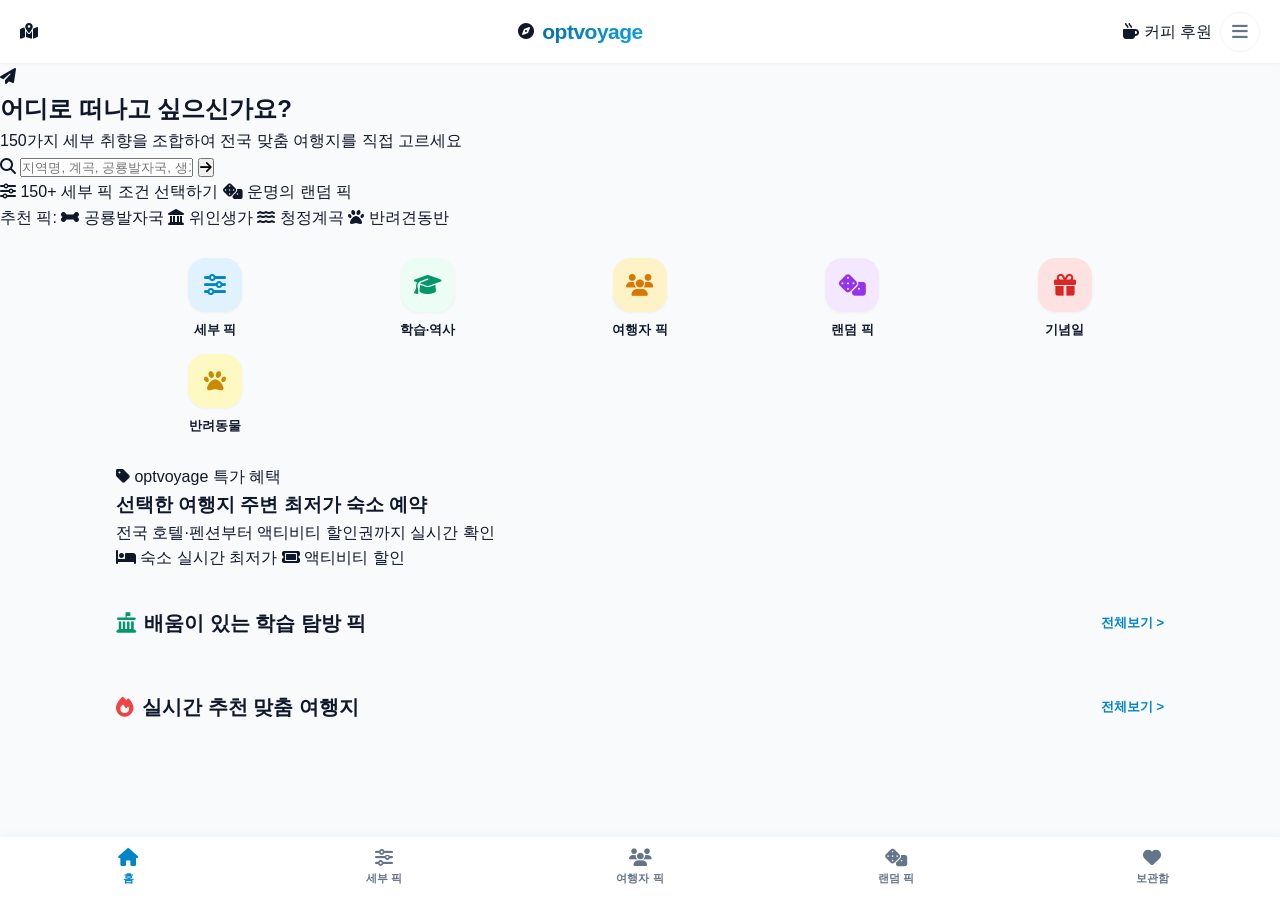
==== commit dd6a852c: "Update index.html" ====
--- a/index.html
+++ b/index.html
@@ -2,614 +2,136 @@
 <html lang="ko">
 <head>
   <meta charset="UTF-8">
-  <meta name="viewport" content="width=device-width, initial-scale=1.0">
-  <title>OptVoyage - 전국 키워드 여행 탐색기</title>
-  <style>
-    :root {
-      --primary: #2563eb;
-      --primary-hover: #1d4ed8;
-      --primary-light: #eff6ff;
-      --accent: #f59e0b;
-      --bg: #f1f5f9;
-      --card-bg: #ffffff;
-      --text: #0f172a;
-      --text-muted: #64748b;
-      --border: #e2e8f0;
-      --shadow: 0 10px 25px -5px rgba(0, 0, 0, 0.05), 0 8px 10px -6px rgba(0, 0, 0, 0.01);
-    }
-
-    * { box-sizing: border-box; margin: 0; padding: 0; font-family: 'Pretendard', -apple-system, sans-serif; }
-    body { background-color: var(--bg); color: var(--text); line-height: 1.6; padding-bottom: 80px; }
-
-    header {
-      background: var(--card-bg);
-      border-bottom: 1px solid var(--border);
-      padding: 1.25rem 1rem;
-      position: sticky;
-      top: 0;
-      z-index: 100;
-      text-align: center;
-      box-shadow: 0 1px 3px rgba(0,0,0,0.05);
-    }
-    header h1 {
-      font-size: 1.65rem;
-      color: var(--primary);
-      font-weight: 800;
-      letter-spacing: -0.5px;
-      cursor: pointer;
-      display: inline-block;
-    }
-
-    .container { max-width: 820px; margin: 2rem auto; padding: 0 1rem; }
-
-    .tab-menu {
-      display: flex;
-      gap: 8px;
-      margin-bottom: 1.8rem;
-      background: #e2e8f0;
-      padding: 6px;
-      border-radius: 16px;
-    }
-    .tab-btn {
-      flex: 1;
-      padding: 14px;
-      border: none;
-      background: transparent;
-      font-weight: 700;
-      font-size: 1rem;
-      color: var(--text-muted);
-      cursor: pointer;
-      border-radius: 12px;
-      transition: all 0.25s ease;
-    }
-    .tab-btn.active {
-      background: var(--card-bg);
-      color: var(--primary);
-      box-shadow: 0 4px 12px rgba(0,0,0,0.08);
-    }
-
-    .search-card {
-      background: var(--card-bg);
-      border-radius: 20px;
-      padding: 2rem;
-      border: 1px solid var(--border);
-      box-shadow: var(--shadow);
-      margin-bottom: 2rem;
-    }
-
-    .section-title {
-      font-size: 1.15rem;
-      font-weight: 800;
-      margin-bottom: 1.25rem;
-      display: flex;
-      align-items: center;
-      gap: 8px;
-      color: var(--text);
-    }
-
-    .form-row { display: flex; gap: 12px; margin-bottom: 1.2rem; flex-wrap: wrap; }
-    .form-group { flex: 1; min-width: 180px; }
-    .form-group label { display: block; font-size: 0.85rem; font-weight: 700; color: var(--text-muted); margin-bottom: 0.5rem; }
-    
-    select, input[type="text"] {
-      width: 100%;
-      padding: 12px 14px;
-      border-radius: 10px;
-      border: 1px solid var(--border);
-      font-size: 0.95rem;
-      outline: none;
-      background: var(--bg);
-      transition: border-color 0.2s;
-    }
-    select:focus, input[type="text"]:focus {
-      border-color: var(--primary);
-      background: #fff;
-    }
-
-    .keyword-group { margin-bottom: 1.5rem; }
-    .keyword-group label { display: block; font-size: 0.85rem; font-weight: 700; color: var(--text-muted); margin-bottom: 0.6rem; }
-
-    .chip-container { display: flex; flex-wrap: wrap; gap: 8px; }
-    .chip {
-      padding: 8px 16px;
-      border-radius: 20px;
-      border: 1px solid var(--border);
-      background: var(--bg);
-      font-size: 0.9rem;
-      font-weight: 600;
-      color: #334155;
-      cursor: pointer;
-      user-select: none;
-      transition: all 0.2s;
-    }
-    .chip:hover { border-color: var(--primary); color: var(--primary); background: var(--primary-light); }
-    .chip.selected { background: var(--primary); color: white; border-color: var(--primary); box-shadow: 0 4px 10px rgba(37, 99, 235, 0.3); }
-
-    .btn-submit {
-      width: 100%;
-      padding: 16px;
-      background: var(--primary);
-      color: white;
-      border: none;
-      border-radius: 12px;
-      font-size: 1.05rem;
-      font-weight: 800;
-      cursor: pointer;
-      transition: all 0.2s;
-      margin-top: 0.5rem;
-      box-shadow: 0 4px 12px rgba(37, 99, 235, 0.25);
-    }
-    .btn-submit:hover { background: var(--primary-hover); transform: translateY(-1px); }
-
-    .blog-post {
-      background: var(--card-bg);
-      border-radius: 20px;
-      border: 1px solid var(--border);
-      padding: 2.2rem;
-      box-shadow: var(--shadow);
-      margin-top: 2rem;
-    }
-    .blog-header {
-      border-bottom: 2px dashed var(--border);
-      padding-bottom: 1.25rem;
-      margin-bottom: 1.8rem;
-    }
-    .blog-category {
-      color: var(--primary);
-      font-weight: 800;
-      font-size: 0.85rem;
-      letter-spacing: 0.5px;
-      text-transform: uppercase;
-    }
-    .blog-title {
-      font-size: 1.75rem;
-      font-weight: 800;
-      margin: 0.6rem 0;
-      line-height: 1.35;
-      color: #0f172a;
-    }
-
-    .interactive-tags { display: flex; flex-wrap: wrap; gap: 8px; margin-top: 1rem; }
-    .clickable-tag {
-      background: var(--primary-light);
-      color: var(--primary);
-      font-size: 0.85rem;
-      font-weight: 700;
-      padding: 6px 12px;
-      border-radius: 14px;
-      cursor: pointer;
-      transition: all 0.2s;
-    }
-    .clickable-tag:hover { background: var(--primary); color: white; transform: scale(1.05); }
-
-    .blog-intro {
-      background: #f0f9ff;
-      padding: 1.4rem;
-      border-radius: 12px;
-      border-left: 5px solid var(--primary);
-      margin-bottom: 2.2rem;
-      font-size: 1rem;
-      color: #1e293b;
-      line-height: 1.7;
-    }
-
-    .place-item { margin-bottom: 3rem; }
-    .place-title { font-size: 1.35rem; font-weight: 800; margin-bottom: 0.8rem; color: #0f172a; }
-    .place-img {
-      width: 100%;
-      height: 400px;
-      object-fit: cover;
-      border-radius: 16px;
-      margin-bottom: 1rem;
-      background-color: #e2e8f0;
-      box-shadow: 0 4px 10px rgba(0,0,0,0.06);
-    }
-    .place-addr {
-      font-size: 0.875rem;
-      font-weight: 600;
-      color: var(--text-muted);
-      margin-bottom: 0.6rem;
-      display: flex;
-      align-items: center;
-      gap: 4px;
-    }
-    .place-desc { font-size: 1rem; color: #334155; line-height: 1.8; }
-
-    .loading {
-      text-align: center;
-      padding: 3.5rem 1rem;
-      font-weight: 700;
-      color: var(--text-muted);
-      display: none;
-      font-size: 1.05rem;
-    }
-    .hidden { display: none; }
-  </style>
+  <meta name="viewport" content="width=device-width, initial-scale=1.0, maximum-scale=1.0, user-scalable=no">
+  <title>optvoyage - 150+ 세부 취향으로 고르는 나만의 맞춤 여행</title>
+  <meta name="description" content="한국관광공사 TourAPI 공공데이터 기반 150가지 세부 픽 맞춤 여행.">
+  <link rel="stylesheet" href="css/style.css">
+  <link rel="stylesheet" href="https://cdnjs.cloudflare.com/ajax/libs/font-awesome/6.5.1/css/all.min.css" />
 </head>
 <body>
 
-  <header>
-    <h1 onclick="location.reload()">OptVoyage</h1>
+  <header class="site-header">
+    <div class="header-left">
+      <a href="search.html" class="header-sub-link" title="전국 탐색"><i class="fa-solid fa-map-location-dot"></i></a>
+    </div>
+
+    <div class="header-center">
+      <a href="index.html" class="logo-wrap">
+        <span class="logo-icon"><i class="fa-solid fa-compass"></i></span>
+        <span class="logo-title">optvoyage</span>
+      </a>
+    </div>
+
+    <div class="header-right">
+      <a href="https://buymeacoffee.com/djawjdaks8g" target="_blank" class="coffee-sponsor-btn" title="후원하기">
+        <i class="fa-solid fa-mug-hot"></i>
+        <span class="sponsor-text">커피 후원</span>
+      </a>
+      <button class="header-icon-btn" id="menuBtn"><i class="fa-solid fa-bars"></i></button>
+
+      <div class="chrome-dropdown" id="dropdownMenu">
+        <div class="dropdown-header">optvoyage 메뉴</div>
+        <a href="search.html" class="dropdown-item"><i class="fa-solid fa-sliders" style="color: var(--primary-600);"></i> 150+ 세부 픽 검색</a>
+        <a href="search.html?cat=edu" class="dropdown-item"><i class="fa-solid fa-graduation-cap" style="color: #059669;"></i> 학습·유적 픽</a>
+        <a href="community.html" class="dropdown-item"><i class="fa-solid fa-users" style="color: #d97706;"></i> 여행자 추천 픽</a>
+        <a href="random.html" class="dropdown-item"><i class="fa-solid fa-dice" style="color: #9333ea;"></i> 운명의 랜덤 픽</a>
+        <a href="search.html?view=bookmarks" class="dropdown-item"><i class="fa-solid fa-heart" style="color: #ef4444;"></i> 내가 찜한 보관함</a>
+        <div class="dropdown-divider"></div>
+        <a href="https://buymeacoffee.com/djawjdaks8g" target="_blank" class="dropdown-item highlight-item"><i class="fa-solid fa-mug-saucer" style="color: #f59e0b;"></i> 개발자 커피 후원</a>
+        <a href="privacy.html" class="dropdown-item"><i class="fa-solid fa-shield-halved"></i> 개인정보처리방침</a>
+        <a href="terms.html" class="dropdown-item"><i class="fa-solid fa-file-contract"></i> 이용약관</a>
+      </div>
+    </div>
   </header>
 
-  <div class="container">
-    <div class="tab-menu">
-      <button class="tab-btn active" onclick="switchMode('quick')">⚡ 빠른 Pick</button>
-      <button class="tab-btn" onclick="switchMode('deep')">🎯 키워드 딥픽 (Deep Pick)</button>
+  <section class="google-hero-section">
+    <div class="google-hero-container">
+      <div class="hero-brand-symbol"><i class="fa-solid fa-paper-plane"></i></div>
+      <h1 class="google-hero-heading">어디로 떠나고 싶으신가요?</h1>
+      <p class="google-hero-desc">150가지 세부 취향을 조합하여 전국 맞춤 여행지를 직접 고르세요</p>
+
+      <form class="google-search-box" id="heroSearchForm">
+        <i class="fa-solid fa-magnifying-glass search-leading-icon"></i>
+        <input type="text" id="heroSearchInput" placeholder="지역명, 계곡, 공룡발자국, 생가, 데이트 검색..." autocomplete="off">
+        <button type="submit" class="search-submit-btn"><i class="fa-solid fa-arrow-right"></i></button>
+      </form>
+
+      <div class="google-hero-actions">
+        <a href="search.html" class="hero-action-btn primary-action"><i class="fa-solid fa-sliders"></i> 150+ 세부 픽 조건 선택하기</a>
+        <a href="random.html" class="hero-action-btn secondary-action"><i class="fa-solid fa-dice"></i> 운명의 랜덤 픽</a>
+      </div>
+
+      <div class="quick-tag-chips">
+        <span class="tag-chip-label">추천 픽:</span>
+        <a href="search.html?tag=공룡발자국/화석지" class="quick-chip"><i class="fa-solid fa-bone"></i> 공룡발자국</a>
+        <a href="search.html?tag=위인생가/유적지" class="quick-chip"><i class="fa-solid fa-landmark"></i> 위인생가</a>
+        <a href="search.html?tag=시원한계곡" class="quick-chip"><i class="fa-solid fa-water"></i> 청정계곡</a>
+        <a href="search.html?tag=반려견동반가능" class="quick-chip"><i class="fa-solid fa-paw"></i> 반려견동반</a>
+      </div>
+    </div>
+  </section>
+
+  <main class="container">
+    <div class="category-icons-grid">
+      <a href="search.html" class="category-icon-item">
+        <div class="category-icon-circle" style="background: #e0f2fe; color: #0284c7;"><i class="fa-solid fa-sliders"></i></div>
+        <span>세부 픽</span>
+      </a>
+      <a href="search.html?cat=edu" class="category-icon-item">
+        <div class="category-icon-circle" style="background: #ecfdf5; color: #059669;"><i class="fa-solid fa-graduation-cap"></i></div>
+        <span>학습·역사</span>
+      </a>
+      <a href="community.html" class="category-icon-item">
+        <div class="category-icon-circle" style="background: #fef3c7; color: #d97706;"><i class="fa-solid fa-users"></i></div>
+        <span>여행자 픽</span>
+      </a>
+      <a href="random.html" class="category-icon-item">
+        <div class="category-icon-circle" style="background: #f3e8ff; color: #9333ea;"><i class="fa-solid fa-dice"></i></div>
+        <span>랜덤 픽</span>
+      </a>
+      <a href="search.html?tag=기념일/로맨틱" class="category-icon-item">
+        <div class="category-icon-circle" style="background: #fee2e2; color: #dc2626;"><i class="fa-solid fa-gift"></i></div>
+        <span>기념일</span>
+      </a>
+      <a href="search.html?tag=반려견동반가능" class="category-icon-item">
+        <div class="category-icon-circle" style="background: #fef9c3; color: #ca8a04;"><i class="fa-solid fa-paw"></i></div>
+        <span>반려동물</span>
+      </a>
     </div>
 
-    <!-- 1. Quick Pick Panel -->
-    <div id="quick-panel" class="search-card">
-      <div class="section-title">📍 어디로 떠나고 싶으신가요?</div>
-      
-      <div class="form-row">
-        <div class="form-group">
-          <label>광역시 / 도</label>
-          <select id="quick-area" onchange="loadSigungu('quick-area', 'quick-sigungu')">
-            <option value="">전국 전체</option>
-          </select>
-        </div>
-        <div class="form-group">
-          <label>시 / 군 / 구</label>
-          <select id="quick-sigungu"><option value="">시/군/구 전체</option></select>
-        </div>
+    <section class="affiliate-smart-banner">
+      <div class="aff-banner-content">
+        <div class="aff-tag"><i class="fa-solid fa-tag"></i> optvoyage 특가 혜택</div>
+        <h3 class="aff-title">선택한 여행지 주변 최저가 숙소 예약</h3>
+        <p class="aff-desc">전국 호텔·펜션부터 액티비티 할인권까지 실시간 확인</p>
       </div>
+      <div class="aff-banner-actions">
+        <a href="https://3ha.in/r/725499" target="_blank" class="aff-btn aff-btn-primary"><i class="fa-solid fa-bed"></i> 숙소 실시간 최저가</a>
+        <a href="https://3ha.in/r/725525" target="_blank" class="aff-btn aff-btn-secondary"><i class="fa-solid fa-ticket"></i> 액티비티 할인</a>
+      </div>
+    </section>
 
-      <div class="keyword-group">
-        <label>인기 추천 지역 퀵 선택</label>
-        <div class="chip-container" id="quick-chip-area">
-          <span class="chip selected" onclick="selectQuickChip(this, '서울')">서울</span>
-          <span class="chip" onclick="selectQuickChip(this, '제주')">제주</span>
-          <span class="chip" onclick="selectQuickChip(this, '부산')">부산</span>
-          <span class="chip" onclick="selectQuickChip(this, '강원')">강원</span>
-          <span class="chip" onclick="selectQuickChip(this, '경주')">경주</span>
-        </div>
-      </div>
+    <div class="section-header" style="margin-top: 36px;">
+      <h2 class="section-title"><i class="fa-solid fa-landmark-flag" style="color: #059669;"></i> 배움이 있는 학습 탐방 픽</h2>
+      <a href="search.html?cat=edu" class="section-link">전체보기 &gt;</a>
+    </div>
+    <div class="cards-grid" id="eduPicksGrid"></div>
 
-      <button class="btn-submit" onclick="generateTrip('quick')">원클릭 여행 코스 바로 만들기</button>
+    <div class="section-header" style="margin-top: 36px;">
+      <h2 class="section-title"><i class="fa-solid fa-fire" style="color: #ef4444;"></i> 실시간 추천 맞춤 여행지</h2>
+      <a href="search.html" class="section-link">전체보기 &gt;</a>
     </div>
+    <div class="cards-grid" id="popularGrid"></div>
+  </main>
 
-    <!-- 2. Deep Pick Panel -->
-    <div id="deep-panel" class="search-card hidden">
-      <div class="section-title">🧩 키워드를 조합하여 나만의 맞춤 여행지 만들기</div>
+  <nav class="bottom-nav">
+    <a href="index.html" class="bottom-nav-item active"><i class="fa-solid fa-house"></i><span>홈</span></a>
+    <a href="search.html" class="bottom-nav-item"><i class="fa-solid fa-sliders"></i><span>세부 픽</span></a>
+    <a href="community.html" class="bottom-nav-item"><i class="fa-solid fa-users"></i><span>여행자 픽</span></a>
+    <a href="random.html" class="bottom-nav-item"><i class="fa-solid fa-dice"></i><span>랜덤 픽</span></a>
+    <a href="search.html?view=bookmarks" class="bottom-nav-item"><i class="fa-solid fa-heart"></i><span>보관함</span></a>
+  </nav>
 
-      <div class="form-row">
-        <div class="form-group">
-          <label>지역 선택 (광역시/도)</label>
-          <select id="deep-area" onchange="loadSigungu('deep-area', 'deep-sigungu')">
-            <option value="">전국 전체 (권장)</option>
-          </select>
-        </div>
-        <div class="form-group">
-          <label>세부 지역 (시/군/구)</label>
-          <select id="deep-sigungu"><option value="">시/군/구 전체</option></select>
-        </div>
-      </div>
-
-      <div class="keyword-group">
-        <label>검색 키워드 (예: 바다, 야경, 계곡, 전통시장, 카페 등)</label>
-        <input type="text" id="deep-keyword" placeholder="원하는 키워드를 자유롭게 입력해보세요">
-      </div>
-
-      <div class="keyword-group">
-        <label>여행 테마 (다중 선택 가능)</label>
-        <div class="chip-container" id="deep-theme">
-          <span class="chip selected" onclick="toggleMulti(this)">힐링/자연</span>
-          <span class="chip" onclick="toggleMulti(this)">역사/문화</span>
-          <span class="chip" onclick="toggleMulti(this)">맛집/카페</span>
-          <span class="chip" onclick="toggleMulti(this)">액티비티</span>
-          <span class="chip" onclick="toggleMulti(this)">감성사진</span>
-        </div>
-      </div>
-
-      <div class="keyword-group">
-        <label>누구와 함께? (다중 선택 가능)</label>
-        <div class="chip-container" id="deep-companion">
-          <span class="chip selected" onclick="toggleMulti(this)">혼자</span>
-          <span class="chip" onclick="toggleMulti(this)">연인과</span>
-          <span class="chip" onclick="toggleMulti(this)">친구들과</span>
-          <span class="chip" onclick="toggleMulti(this)">부모님과</span>
-        </div>
-      </div>
-
-      <button class="btn-submit" onclick="generateTrip('deep')">키워드 조합으로 딥픽 생성</button>
-    </div>
-
-    <!-- 로딩 표시 -->
-    <div id="loading" class="loading">
-      한국관광공사 전국 API 데이터를 기반으로 최적의 장소를 탐색하고 있습니다... ✈️
-    </div>
-
-    <!-- 결과 리포트 -->
-    <div id="result-area" class="blog-post hidden">
-      <div class="blog-header">
-        <div class="blog-category" id="res-category">OptVoyage Pick</div>
-        <h2 class="blog-title" id="res-title">여행지 추천 결과</h2>
-        
-        <div class="interactive-tags" id="res-tags"></div>
-      </div>
-      
-      <div class="blog-body">
-        <div class="blog-intro" id="res-intro">
-          맞춤형 블로그 서론 메시지가 표시됩니다.
-        </div>
-
-        <div id="place-list"></div>
-      </div>
-    </div>
-  </div>
-
-  <script>
-    const TOUR_API_KEY = "YOUR_TOUR_API_KEY_HERE"; 
-    const BASE_URL = "https://apis.data.go.kr/B551011/KorService1";
-
-    let selectedQuickName = "서울";
-
-    window.onload = async function() {
-      await fetchAreaCodes('quick-area');
-      await fetchAreaCodes('deep-area');
-    };
-
-    async function fetchAreaCodes(targetSelectId) {
-      if (TOUR_API_KEY === "YOUR_TOUR_API_KEY_HERE") {
-        fillFallbackAreas(targetSelectId);
-        return;
-      }
-      const url = `${BASE_URL}/areaCode1?serviceKey=${TOUR_API_KEY}&numOfRows=50&pageNo=1&MobileOS=ETC&MobileApp=OptVoyage&_type=json`;
-      try {
-        const res = await fetch(url);
-        const data = await res.json();
-        const items = data.response?.body?.items?.item || [];
-        const select = document.getElementById(targetSelectId);
-        items.forEach(item => {
-          const opt = document.createElement('option');
-          opt.value = item.code;
-          opt.innerText = item.name;
-          select.appendChild(opt);
-        });
-      } catch (e) {
-        fillFallbackAreas(targetSelectId);
-      }
-    }
-
-    async function loadSigungu(areaSelectId, sigunguSelectId) {
-      const areaCode = document.getElementById(areaSelectId).value;
-      const sigunguSelect = document.getElementById(sigunguSelectId);
-      sigunguSelect.innerHTML = '<option value="">시/군/구 전체</option>';
-
-      if (!areaCode || TOUR_API_KEY === "YOUR_TOUR_API_KEY_HERE") return;
-
-      const url = `${BASE_URL}/areaCode1?serviceKey=${TOUR_API_KEY}&areaCode=${areaCode}&numOfRows=100&pageNo=1&MobileOS=ETC&MobileApp=OptVoyage&_type=json`;
-      try {
-        const res = await fetch(url);
-        const data = await res.json();
-        const items = data.response?.body?.items?.item || [];
-        items.forEach(item => {
-          const opt = document.createElement('option');
-          opt.value = item.code;
-          opt.innerText = item.name;
-          sigunguSelect.appendChild(opt);
-        });
-      } catch (e) { console.error("시군구 불러오기 실패", e); }
-    }
-
-    function fillFallbackAreas(selectId) {
-      const areas = [
-        {code:1, name:'서울'}, {code:2, name:'인천'}, {code:3, name:'대전'}, {code:4, name:'대구'},
-        {code:5, name:'광주'}, {code:6, name:'부산'}, {code:7, name:'울산'}, {code:8, name:'세종'},
-        {code:31, name:'경기'}, {code:32, name:'강원'}, {code:35, name:'전북'}, {code:39, name:'제주'}
-      ];
-      const select = document.getElementById(selectId);
-      areas.forEach(a => {
-        const opt = document.createElement('option');
-        opt.value = a.code;
-        opt.innerText = a.name;
-        select.appendChild(opt);
-      });
-    }
-
-    function switchMode(mode) {
-      document.querySelectorAll('.tab-btn').forEach(btn => btn.classList.remove('active'));
-      document.getElementById('quick-panel').classList.add('hidden');
-      document.getElementById('deep-panel').classList.add('hidden');
-
-      if (mode === 'quick') {
-        event.target.classList.add('active');
-        document.getElementById('quick-panel').classList.remove('hidden');
-      } else {
-        event.target.classList.add('active');
-        document.getElementById('deep-panel').classList.remove('hidden');
-      }
-    }
-
-    function selectQuickChip(el, regionName) {
-      document.querySelectorAll('#quick-chip-area .chip').forEach(c => c.classList.remove('selected'));
-      el.classList.add('selected');
-      selectedQuickName = regionName;
-    }
-
-    function toggleMulti(el) {
-      el.classList.toggle('selected');
-    }
-
-    // 개선된 스마트 검색 엔진
-    async function generateTrip(mode, tagKeyword = null) {
-      const loading = document.getElementById('loading');
-      const resultArea = document.getElementById('result-area');
-
-      loading.style.display = 'block';
-      resultArea.classList.add('hidden');
-
-      let region = "전국";
-      let areaCode = "", sigunguCode = "", keyword = "";
-      let title = "", intro = "";
-
-      if (tagKeyword) {
-        keyword = tagKeyword;
-        title = `🏷️ [키워드 탐색] #${keyword} 추천 여행지`;
-        intro = `클릭하신 <strong>'#${keyword}'</strong> 키워드를 바탕으로 전국 및 주요 지역에서 수집한 풍부한 여행지 목록입니다.`;
-      } else if (mode === 'quick') {
-        const areaSelect = document.getElementById('quick-area');
-        areaCode = areaSelect.value;
-        sigunguCode = document.getElementById('quick-sigungu').value;
-        region = areaCode ? areaSelect.options[areaSelect.selectedIndex].text : selectedQuickName;
-
-        title = `✨ [Quick Pick] ${region} 인기 감성 여행 코스`;
-        intro = `<strong>${region}</strong> 지역의 검증된 대표 명소들을 모았습니다.`;
-      } else {
-        const areaSelect = document.getElementById('deep-area');
-        areaCode = areaSelect.value;
-        sigunguCode = document.getElementById('deep-sigungu').value;
-        region = areaCode ? areaSelect.options[areaSelect.selectedIndex].text : "전국";
-        keyword = document.getElementById('deep-keyword').value.trim();
-
-        const themes = Array.from(document.querySelectorAll('#deep-theme .chip.selected')).map(c => c.innerText);
-        const comps = Array.from(document.querySelectorAll('#deep-companion .chip.selected')).map(c => c.innerText);
-
-        const themeStr = themes.join(', ') || '자유';
-        const compStr = comps.join(', ') || '누구나';
-
-        title = `🎯 [Deep Pick] ${compStr} 떠나는 ${keyword || region} 여행`;
-        intro = `<strong>'${compStr}'</strong> 함께하는 <strong>'${themeStr}'</strong> 테마 코스입니다.`;
-      }
-
-      // API 검색 실행 (스마트 2단계 폴백 검색)
-      let places = [];
-      if (TOUR_API_KEY === "YOUR_TOUR_API_KEY_HERE") {
-        places = getMockData(region, keyword || tagKeyword);
-      } else {
-        places = await fetchSmartPlaces(areaCode, sigunguCode, keyword || tagKeyword);
-      }
-
-      renderBlogReport(title, intro, places, keyword || tagKeyword || region);
-      
-      loading.style.display = 'none';
-      resultArea.classList.remove('hidden');
-      resultArea.scrollIntoView({ behavior: 'smooth' });
-    }
-
-    // [핵심] 결과가 적을 때 전국의 관련 키워드로 자동 확장 검색해주는 스마트 로직
-    async function fetchSmartPlaces(areaCode, sigunguCode, keyword) {
-      let places = [];
-
-      // 1차 시도: 사용자가 지정한 [지역 + 키워드] 검색
-      if (keyword) {
-        let url = `${BASE_URL}/searchKeyword1?serviceKey=${TOUR_API_KEY}&numOfRows=15&pageNo=1&MobileOS=ETC&MobileApp=OptVoyage&_type=json&listYN=Y&arrange=O&keyword=${encodeURIComponent(keyword)}`;
-        if (areaCode) url += `&areaCode=${areaCode}`;
-        if (sigunguCode) url += `&sigunguCode=${sigunguCode}`;
-
-        places = await callTourApi(url);
-      }
-
-      // 2차 시도 (폴백): 지정한 지역에 결과가 3개 이하이거나 없을 때 -> 전국의 해당 키워드 대표 명소 가져오기!
-      if (places.length < 3 && keyword) {
-        let fallbackUrl = `${BASE_URL}/searchKeyword1?serviceKey=${TOUR_API_KEY}&numOfRows=15&pageNo=1&MobileOS=ETC&MobileApp=OptVoyage&_type=json&listYN=Y&arrange=O&keyword=${encodeURIComponent(keyword)}`;
-        const nationalPlaces = await callTourApi(fallbackUrl);
-        
-        // 기존 결과와 전국 결과를 합치되 중복 제거
-        const existingIds = new Set(places.map(p => p.contentid));
-        nationalPlaces.forEach(p => {
-          if (!existingIds.has(p.contentid)) {
-            places.push(p);
-          }
-        });
-      }
-
-      // 3차 시도: 키워드가 아예 없는 조건 검색 (지역 기반 명소 조회)
-      if (places.length === 0 && !keyword) {
-        let areaUrl = `${BASE_URL}/areaBasedList1?serviceKey=${TOUR_API_KEY}&numOfRows=15&pageNo=1&MobileOS=ETC&MobileApp=OptVoyage&_type=json&listYN=Y&arrange=O`;
-        if (areaCode) areaUrl += `&areaCode=${areaCode}`;
-        if (sigunguCode) areaUrl += `&sigunguCode=${sigunguCode}`;
-        places = await callTourApi(areaUrl);
-      }
-
-      return places;
-    }
-
-    async function callTourApi(url) {
-      try {
-        const res = await fetch(url);
-        const data = await res.json();
-        let items = data.response?.body?.items?.item || [];
-        if (!Array.isArray(items) && items) items = [items];
-        return items;
-      } catch (e) {
-        console.error("API Call Error", e);
-        return [];
-      }
-    }
-
-    function renderBlogReport(title, intro, places, mainTag) {
-      document.getElementById('res-title').innerText = title;
-      document.getElementById('res-intro').innerHTML = intro;
-
-      const tagContainer = document.getElementById('res-tags');
-      tagContainer.innerHTML = '';
-      
-      const tagList = [mainTag, '바다여행', '힐링스팟', '전국명소', '추천코스'].filter(Boolean);
-      tagList.forEach(t => {
-        const tagSpan = document.createElement('span');
-        tagSpan.className = 'clickable-tag';
-        tagSpan.innerText = `#${t}`;
-        tagSpan.onclick = () => generateTrip('deep', t);
-        tagContainer.appendChild(tagSpan);
-      });
-
-      const placeListEl = document.getElementById('place-list');
-      placeListEl.innerHTML = '';
-
-      if (places.length === 0) {
-        placeListEl.innerHTML = `<p style="text-align:center; padding: 2rem; color: var(--text-muted);">검색된 정보가 없습니다. 다른 키워드로 검색해 보세요.</p>`;
-        return;
-      }
-
-      places.forEach((place, index) => {
-        const imgUrl = place.firstimage || 'https://images.unsplash.com/photo-1507525428034-b723cf961d3e?auto=format&fit=crop&w=800&q=80';
-        const addr = place.addr1 || '주소 정보 제공 예정';
-        const desc = place.overview || '한국관광공사 국문 관광정보 API를 통해 실시간 수집된 풍부한 국내 여행지입니다.';
-
-        const html = `
-          <div class="place-item">
-            <h3 class="place-title">${index + 1}. ${place.title}</h3>
-            <img class="place-img" src="${imgUrl}" alt="${place.title}" loading="lazy">
-            <div class="place-addr">📍 ${addr}</div>
-            <p class="place-desc">${desc}</p>
-            <div class="interactive-tags" style="margin-top: 12px;">
-              <span class="clickable-tag" onclick="generateTrip('deep', '${place.title.split(' ')[0]}')">#${place.title.split(' ')[0]}</span>
-              <span class="clickable-tag" onclick="generateTrip('deep', '해변')">#해변여행</span>
-            </div>
-          </div>
-        `;
-        placeListEl.insertAdjacentHTML('beforeend', html);
-      });
-    }
-
-    function getMockData(region, keyword) {
-      const searchWord = keyword || "바다";
-      return [
-        {
-          contentid: "m1",
-          title: `${searchWord} 여행 추천 - 강릉 안목해변`,
-          addr1: "강원특별자치도 강릉시 창해로14번길 20",
-          firstimage: "https://images.unsplash.com/photo-1507525428034-b723cf961d3e?auto=format&fit=crop&w=800&q=80",
-          overview: "시원한 동해 바다 풍경과 함께 카페거리를 즐길 수 있는 대한민국 대표 바다 명소입니다."
-        },
-        {
-          contentid: "m2",
-          title: `${searchWord} 여행 추천 - 부산 해운대 해수욕장`,
-          addr1: "부산광역시 해운대구 달맞이길 62",
-          firstimage: "https://images.unsplash.com/photo-1548115184-bc6544d06a58?auto=format&fit=crop&w=800&q=80",
-          overview: "탁 트인 바다 전망과 도심 편의시설이 조화를 이루는 최고의 휴양 스팟입니다."
-        },
-        {
-          contentid: "m3",
-          title: `${searchWord} 여행 추천 - 제주 협재 해수욕장`,
-          addr1: "제주특별자치도 제주시 한림읍 한림로 329",
-          firstimage: "https://images.unsplash.com/photo-1507525428034-b723cf961d3e?auto=format&fit=crop&w=800&q=80",
-          overview: "에메랄드빛 투명한 바다와 비양도의 비경을 한눈에 담을 수 있는 힐링 장소입니다."
-        }
-      ];
-    }
-  </script>
+  <script type="module" src="js/main.js"></script>
 </body>
 </html>
--- a/css/style.css
+++ b/css/style.css
@@ -0,0 +1,890 @@
+/* optvoyage - Yanolja-Inspired Modern Sky/Ocean Blue Design System */
+:root {
+  --primary-50: #f0f9ff;
+  --primary-100: #e0f2fe;
+  --primary-200: #bae6fd;
+  --primary-300: #7dd3fc;
+  --primary-400: #38bdf8;
+  --primary-500: #0ea5e9;
+  --primary-600: #0284c7;
+  --primary-700: #0369a1;
+  --primary-800: #075985;
+  --primary-900: #0c4a6e;
+
+  --yanolja-blue: #0284c7;
+  --yanolja-bg: #f8fafc;
+  --text-main: #0f172a;
+  --text-muted: #64748b;
+  --text-light: #94a3b8;
+
+  --card-bg: #ffffff;
+  --card-border: #e2e8f0;
+  --radius-xl: 20px;
+  --radius-lg: 14px;
+  --radius-md: 10px;
+  --radius-full: 9999px;
+
+  --shadow-sm: 0 1px 3px rgba(0, 0, 0, 0.05);
+  --shadow-md: 0 4px 16px -2px rgba(2, 132, 199, 0.08), 0 2px 6px -2px rgba(0, 0, 0, 0.05);
+  --shadow-lg: 0 12px 28px -4px rgba(2, 132, 199, 0.14);
+  --transition: all 0.2s cubic-bezier(0.4, 0, 0.2, 1);
+}
+
+* {
+  box-sizing: border-box;
+  margin: 0;
+  padding: 0;
+  -webkit-tap-highlight-color: transparent;
+}
+
+body {
+  font-family: -apple-system, BlinkMacSystemFont, "Pretendard", "Segoe UI", Roboto, "Helvetica Neue", Arial, sans-serif;
+  background-color: var(--yanolja-bg);
+  color: var(--text-main);
+  min-height: 100vh;
+  line-height: 1.6;
+  padding-bottom: 72px;
+}
+
+a {
+  text-decoration: none;
+  color: inherit;
+}
+
+/* Header */
+.site-header {
+  position: sticky;
+  top: 0;
+  left: 0;
+  right: 0;
+  height: 64px;
+  background: #ffffff;
+  border-bottom: 1px solid #f1f5f9;
+  display: flex;
+  align-items: center;
+  justify-content: space-between;
+  padding: 0 20px;
+  z-index: 1000;
+  box-shadow: 0 1px 4px rgba(0, 0, 0, 0.03);
+}
+
+.header-left {
+  display: flex;
+  align-items: center;
+  gap: 12px;
+}
+
+.back-btn {
+  background: none;
+  border: none;
+  font-size: 18px;
+  color: var(--text-main);
+  cursor: pointer;
+  width: 36px;
+  height: 36px;
+  display: flex;
+  align-items: center;
+  justify-content: center;
+  border-radius: 50%;
+  transition: var(--transition);
+}
+
+.back-btn:hover {
+  background: #f1f5f9;
+}
+
+.logo-wrap {
+  display: flex;
+  align-items: center;
+  gap: 8px;
+  cursor: pointer;
+}
+
+.logo-badge {
+  width: 34px;
+  height: 34px;
+  border-radius: 10px;
+  background: linear-gradient(135deg, var(--primary-500), var(--primary-700));
+  display: flex;
+  align-items: center;
+  justify-content: center;
+  color: #fff;
+  font-size: 17px;
+  box-shadow: 0 2px 8px rgba(14, 165, 233, 0.3);
+}
+
+.logo-title {
+  font-size: 21px;
+  font-weight: 800;
+  letter-spacing: -0.5px;
+  background: linear-gradient(135deg, var(--primary-700), var(--primary-500));
+  -webkit-background-clip: text;
+  -webkit-text-fill-color: transparent;
+}
+
+.header-right {
+  display: flex;
+  align-items: center;
+  gap: 8px;
+  position: relative;
+}
+
+/* Buy Me A Coffee Header Button */
+.bmc-top-btn {
+  display: inline-flex;
+  align-items: center;
+  gap: 6px;
+  background: #ffdd00;
+  color: #000;
+  font-size: 12px;
+  font-weight: 800;
+  padding: 6px 12px;
+  border-radius: 20px;
+  box-shadow: 0 2px 6px rgba(0,0,0,0.1);
+  transition: var(--transition);
+}
+
+.bmc-top-btn:hover {
+  transform: translateY(-1px);
+  background: #facc15;
+}
+
+.header-icon-btn {
+  width: 40px;
+  height: 40px;
+  border-radius: 50%;
+  border: 1px solid #f1f5f9;
+  background: #ffffff;
+  color: var(--text-muted);
+  font-size: 18px;
+  display: flex;
+  align-items: center;
+  justify-content: center;
+  cursor: pointer;
+  transition: var(--transition);
+}
+
+.header-icon-btn:hover, .header-icon-btn.active {
+  background: var(--primary-50);
+  color: var(--primary-600);
+}
+
+/* Chrome 3-Dots Dropdown */
+.chrome-dropdown {
+  position: absolute;
+  top: 52px;
+  right: 0;
+  width: 270px;
+  background: #ffffff;
+  border-radius: 16px;
+  border: 1px solid #e2e8f0;
+  box-shadow: var(--shadow-lg);
+  padding: 8px 0;
+  z-index: 1100;
+  display: none;
+}
+
+.chrome-dropdown.show {
+  display: block;
+}
+
+.dropdown-header {
+  padding: 8px 16px;
+  font-size: 12px;
+  font-weight: 700;
+  color: var(--text-muted);
+  border-bottom: 1px solid #f1f5f9;
+}
+
+.dropdown-item {
+  display: flex;
+  align-items: center;
+  gap: 12px;
+  padding: 12px 18px;
+  font-size: 14px;
+  font-weight: 600;
+  color: var(--text-main);
+  transition: var(--transition);
+}
+
+.dropdown-item i {
+  width: 18px;
+  color: var(--primary-600);
+}
+
+.dropdown-item:hover {
+  background: var(--primary-50);
+  color: var(--primary-700);
+}
+
+.dropdown-item .badge {
+  margin-left: auto;
+  font-size: 10px;
+  padding: 2px 6px;
+  background: var(--primary-100);
+  color: var(--primary-700);
+  border-radius: 99px;
+  font-weight: 700;
+}
+
+/* Bottom Navigation Bar */
+.bottom-nav {
+  position: fixed;
+  bottom: 0;
+  left: 0;
+  right: 0;
+  height: 64px;
+  background: #ffffff;
+  border-top: 1px solid #f1f5f9;
+  display: flex;
+  align-items: center;
+  justify-content: space-around;
+  z-index: 1000;
+  box-shadow: 0 -2px 10px rgba(0, 0, 0, 0.03);
+}
+
+.bottom-nav-item {
+  display: flex;
+  flex-direction: column;
+  align-items: center;
+  justify-content: center;
+  gap: 3px;
+  color: var(--text-muted);
+  font-size: 11px;
+  font-weight: 600;
+  cursor: pointer;
+  transition: var(--transition);
+  flex: 1;
+  height: 100%;
+}
+
+.bottom-nav-item i {
+  font-size: 18px;
+}
+
+.bottom-nav-item.active, .bottom-nav-item:hover {
+  color: var(--primary-600);
+}
+
+/* Main Container */
+.container {
+  max-width: 1080px;
+  margin: 0 auto;
+  padding: 0 16px;
+}
+
+/* Hero Section */
+.main-hero {
+  background: linear-gradient(180deg, #dbeafe 0%, #e0f2fe 60%, #f8fafc 100%);
+  padding: 40px 16px 28px 16px;
+  text-align: center;
+}
+
+.hero-tagline {
+  display: inline-flex;
+  align-items: center;
+  gap: 6px;
+  background: rgba(255, 255, 255, 0.9);
+  padding: 5px 14px;
+  border-radius: 999px;
+  font-size: 12px;
+  font-weight: 700;
+  color: var(--primary-700);
+  margin-bottom: 14px;
+  border: 1px solid var(--primary-200);
+}
+
+.hero-title {
+  font-size: 32px;
+  font-weight: 800;
+  line-height: 1.3;
+  color: var(--text-main);
+  margin-bottom: 12px;
+}
+
+.hero-title span {
+  color: var(--primary-600);
+}
+
+.hero-sub {
+  font-size: 15px;
+  color: var(--text-muted);
+  margin-bottom: 24px;
+}
+
+/* Yanolja Search Box */
+.main-search-bar {
+  max-width: 640px;
+  margin: 0 auto;
+  background: #ffffff;
+  border-radius: 999px;
+  padding: 8px 10px 8px 20px;
+  display: flex;
+  align-items: center;
+  box-shadow: 0 8px 24px rgba(14, 165, 233, 0.15);
+  border: 2px solid var(--primary-200);
+  transition: var(--transition);
+}
+
+.main-search-bar:focus-within {
+  border-color: var(--primary-500);
+  box-shadow: 0 10px 28px rgba(14, 165, 233, 0.22);
+}
+
+.main-search-bar input {
+  flex: 1;
+  border: none;
+  outline: none;
+  font-size: 16px;
+  color: var(--text-main);
+}
+
+.main-search-bar button {
+  background: linear-gradient(135deg, var(--primary-500), var(--primary-600));
+  color: #ffffff;
+  border: none;
+  border-radius: 999px;
+  padding: 10px 20px;
+  font-size: 14px;
+  font-weight: 700;
+  cursor: pointer;
+  transition: var(--transition);
+}
+
+/* Category Grid */
+.category-icons-grid {
+  display: grid;
+  grid-template-columns: repeat(5, 1fr);
+  gap: 14px;
+  margin: 28px 0;
+}
+
+.category-icon-item {
+  display: flex;
+  flex-direction: column;
+  align-items: center;
+  gap: 8px;
+  cursor: pointer;
+  transition: var(--transition);
+}
+
+.category-icon-circle {
+  width: 54px;
+  height: 54px;
+  border-radius: 18px;
+  display: flex;
+  align-items: center;
+  justify-content: center;
+  font-size: 22px;
+  transition: var(--transition);
+  box-shadow: var(--shadow-sm);
+}
+
+.category-icon-item:hover .category-icon-circle {
+  transform: translateY(-3px);
+  box-shadow: var(--shadow-md);
+}
+
+.category-icon-item span {
+  font-size: 12.5px;
+  font-weight: 700;
+  color: var(--text-main);
+}
+
+/* Section Header */
+.section-header {
+  display: flex;
+  align-items: center;
+  justify-content: space-between;
+  margin: 32px 0 16px 0;
+}
+
+.section-title {
+  font-size: 20px;
+  font-weight: 800;
+  color: var(--text-main);
+  display: flex;
+  align-items: center;
+  gap: 8px;
+}
+
+.section-link {
+  font-size: 13px;
+  font-weight: 700;
+  color: var(--primary-600);
+}
+
+/* Cards Grid */
+.cards-grid {
+  display: grid;
+  grid-template-columns: repeat(auto-fill, minmax(280px, 1fr));
+  gap: 20px;
+}
+
+.dest-card {
+  background: #ffffff;
+  border-radius: var(--radius-lg);
+  overflow: hidden;
+  border: 1px solid #e2e8f0;
+  box-shadow: var(--shadow-sm);
+  transition: var(--transition);
+  cursor: pointer;
+  display: flex;
+  flex-direction: column;
+}
+
+.dest-card:hover {
+  transform: translateY(-4px);
+  box-shadow: var(--shadow-md);
+  border-color: var(--primary-300);
+}
+
+.card-thumb-wrap {
+  position: relative;
+  width: 100%;
+  height: 190px;
+  background: #e2e8f0;
+  overflow: hidden;
+}
+
+.card-thumb {
+  width: 100%;
+  height: 100%;
+  object-fit: cover;
+  transition: transform 0.4s ease;
+}
+
+.dest-card:hover .card-thumb {
+  transform: scale(1.05);
+}
+
+.card-bookmark-btn {
+  position: absolute;
+  top: 10px;
+  right: 10px;
+  width: 34px;
+  height: 34px;
+  border-radius: 50%;
+  background: rgba(255, 255, 255, 0.9);
+  backdrop-filter: blur(4px);
+  border: none;
+  display: flex;
+  align-items: center;
+  justify-content: center;
+  font-size: 15px;
+  color: #94a3b8;
+  cursor: pointer;
+  transition: var(--transition);
+}
+
+.card-bookmark-btn.active {
+  color: #ef4444;
+}
+
+.card-badge {
+  position: absolute;
+  top: 10px;
+  left: 10px;
+  background: rgba(15, 23, 42, 0.7);
+  backdrop-filter: blur(4px);
+  color: #fff;
+  font-size: 11px;
+  font-weight: 700;
+  padding: 3px 8px;
+  border-radius: 6px;
+}
+
+.card-content {
+  padding: 16px;
+  display: flex;
+  flex-direction: column;
+  flex: 1;
+}
+
+.card-loc {
+  font-size: 12px;
+  font-weight: 600;
+  color: var(--primary-600);
+  margin-bottom: 4px;
+}
+
+.card-title {
+  font-size: 17px;
+  font-weight: 800;
+  color: var(--text-main);
+  margin-bottom: 6px;
+  line-height: 1.35;
+}
+
+.card-desc {
+  font-size: 13px;
+  color: var(--text-muted);
+  line-height: 1.45;
+  margin-bottom: 12px;
+  display: -webkit-box;
+  -webkit-line-clamp: 2;
+  -webkit-box-orient: vertical;
+  overflow: hidden;
+}
+
+.card-tags {
+  display: flex;
+  flex-wrap: wrap;
+  gap: 5px;
+  margin-top: auto;
+  margin-bottom: 12px;
+}
+
+.card-tag-pill {
+  font-size: 11px;
+  font-weight: 600;
+  color: var(--primary-700);
+  background: var(--primary-50);
+  padding: 3px 8px;
+  border-radius: 6px;
+}
+
+.card-tag-pill.pet {
+  background: #fef3c7;
+  color: #92400e;
+}
+
+.card-footer {
+  display: flex;
+  align-items: center;
+  justify-content: space-between;
+  border-top: 1px solid #f1f5f9;
+  padding-top: 10px;
+  font-size: 12.5px;
+}
+
+.card-score {
+  color: #d97706;
+  font-weight: 700;
+  display: flex;
+  align-items: center;
+  gap: 4px;
+}
+
+.card-price-est {
+  font-weight: 800;
+  color: var(--text-main);
+}
+
+/* Detail Page Layout */
+.detail-hero-banner {
+  width: 100%;
+  height: 340px;
+  position: relative;
+  overflow: hidden;
+  background: #cbd5e1;
+}
+
+.detail-hero-img {
+  width: 100%;
+  height: 100%;
+  object-fit: cover;
+}
+
+.detail-body-container {
+  max-width: 860px;
+  margin: -30px auto 0 auto;
+  position: relative;
+  z-index: 10;
+  background: #ffffff;
+  border-radius: var(--radius-xl) var(--radius-xl) 0 0;
+  padding: 28px 20px;
+  box-shadow: 0 -4px 16px rgba(0, 0, 0, 0.05);
+}
+
+.detail-main-header {
+  margin-bottom: 20px;
+  border-bottom: 1px solid #f1f5f9;
+  padding-bottom: 20px;
+}
+
+.detail-title {
+  font-size: 26px;
+  font-weight: 800;
+  color: var(--text-main);
+  margin-bottom: 8px;
+}
+
+.detail-meta-row {
+  display: flex;
+  align-items: center;
+  gap: 16px;
+  font-size: 14px;
+  color: var(--text-muted);
+}
+
+.detail-section-block {
+  margin-bottom: 24px;
+  padding-bottom: 20px;
+  border-bottom: 1px solid #f1f5f9;
+}
+
+.detail-block-title {
+  font-size: 17px;
+  font-weight: 800;
+  color: var(--text-main);
+  margin-bottom: 12px;
+  display: flex;
+  align-items: center;
+  gap: 8px;
+}
+
+.detail-info-row {
+  display: flex;
+  align-items: flex-start;
+  gap: 8px;
+  font-size: 14px;
+  margin-bottom: 8px;
+}
+
+.detail-info-row strong {
+  min-width: 80px;
+  color: var(--text-main);
+}
+
+.box-highlight {
+  border-radius: var(--radius-md);
+  padding: 14px 18px;
+  font-size: 14px;
+  margin-bottom: 14px;
+}
+
+.box-pet {
+  background: #fefce8;
+  border: 1px solid #fef08a;
+  color: #713f12;
+}
+
+.box-bf {
+  background: #eef2ff;
+  border: 1px solid #c7d2fe;
+  color: #312e81;
+}
+
+.box-food {
+  background: #fff7ed;
+  border: 1px solid #ffedd5;
+  color: #9a3412;
+}
+
+/* Detail Bottom Bar */
+.detail-bottom-bar {
+  position: fixed;
+  bottom: 0;
+  left: 0;
+  right: 0;
+  height: 68px;
+  background: #ffffff;
+  border-top: 1px solid #e2e8f0;
+  display: flex;
+  align-items: center;
+  justify-content: space-between;
+  padding: 0 20px;
+  z-index: 1000;
+}
+
+.detail-bottom-inner {
+  max-width: 860px;
+  margin: 0 auto;
+  width: 100%;
+  display: flex;
+  align-items: center;
+  justify-content: space-between;
+  gap: 12px;
+}
+
+.btn-large-action {
+  flex: 1;
+  background: linear-gradient(135deg, var(--primary-500), var(--primary-600));
+  color: #ffffff;
+  border: none;
+  height: 48px;
+  border-radius: var(--radius-md);
+  font-size: 15px;
+  font-weight: 700;
+  cursor: pointer;
+  display: flex;
+  align-items: center;
+  justify-content: center;
+  gap: 8px;
+  transition: var(--transition);
+}
+
+.btn-large-action:hover {
+  background: linear-gradient(135deg, var(--primary-600), var(--primary-700));
+}
+
+.btn-icon-square {
+  width: 48px;
+  height: 48px;
+  border: 1px solid #cbd5e1;
+  background: #ffffff;
+  border-radius: var(--radius-md);
+  color: var(--text-muted);
+  font-size: 18px;
+  display: flex;
+  align-items: center;
+  justify-content: center;
+  cursor: pointer;
+  transition: var(--transition);
+}
+
+.btn-icon-square.active {
+  color: #ef4444;
+  border-color: #ef4444;
+}
+
+/* Tag Chips */
+.tag-chip {
+  display: inline-flex;
+  align-items: center;
+  gap: 6px;
+  padding: 8px 14px;
+  background: #f8fafc;
+  border: 1px solid #e2e8f0;
+  border-radius: 999px;
+  font-size: 13px;
+  font-weight: 600;
+  color: var(--text-main);
+  cursor: pointer;
+  transition: var(--transition);
+  user-select: none;
+}
+
+.tag-chip:hover {
+  background: var(--primary-50);
+  border-color: var(--primary-300);
+  color: var(--primary-700);
+}
+
+.tag-chip.selected {
+  background: linear-gradient(135deg, var(--primary-500), var(--primary-600));
+  border-color: var(--primary-600);
+  color: #ffffff;
+}
+
+/* Toast */
+.toast-msg {
+  position: fixed;
+  bottom: 80px;
+  left: 50%;
+  transform: translateX(-50%) translateY(50px);
+  background: rgba(15, 23, 42, 0.9);
+  color: #fff;
+  padding: 12px 24px;
+  border-radius: 999px;
+  font-size: 14px;
+  font-weight: 600;
+  z-index: 3000;
+  opacity: 0;
+  pointer-events: none;
+  transition: all 0.3s cubic-bezier(0.16, 1, 0.3, 1);
+}
+
+.toast-msg.show {
+  transform: translateX(-50%) translateY(0);
+  opacity: 1;
+}
+
+/* Footer Styling with Support Buttons */
+.site-footer {
+  background: #ffffff;
+  border-top: 1px solid #f1f5f9;
+  padding: 36px 16px 24px 16px;
+  text-align: center;
+  font-size: 12.5px;
+  color: var(--text-muted);
+  margin-top: 50px;
+}
+
+.footer-support-box {
+  display: flex;
+  flex-direction: column;
+  align-items: center;
+  gap: 10px;
+  margin-top: 18px;
+  padding-top: 16px;
+  border-top: 1px dashed #e2e8f0;
+}
+
+.bmc-button {
+  display: inline-flex;
+  align-items: center;
+  gap: 8px;
+  background-color: #ffdd00;
+  color: #000000;
+  font-weight: 800;
+  padding: 10px 20px;
+  border-radius: 12px;
+  font-size: 13.5px;
+  box-shadow: 0 2px 8px rgba(0,0,0,0.06);
+  transition: var(--transition);
+}
+
+.bmc-button:hover {
+  transform: translateY(-2px);
+  background-color: #facc15;
+}
+
+.contact-link {
+  color: var(--text-muted);
+  font-size: 12px;
+  display: inline-flex;
+  align-items: center;
+  gap: 6px;
+}
+
+.contact-link:hover {
+  color: var(--primary-600);
+  text-decoration: underline;
+}
+
+/* Affiliate Buttons in Details Page */
+.affiliate-btn {
+  display: inline-flex;
+  align-items: center;
+  justify-content: center;
+  gap: 6px;
+  padding: 10px 12px;
+  background: #ffffff;
+  border: 1px solid var(--primary-200);
+  border-radius: 8px;
+  color: var(--primary-700);
+  font-size: 12.5px;
+  font-weight: 700;
+  transition: var(--transition);
+  text-align: center;
+}
+
+.affiliate-btn:hover {
+  background: var(--primary-50);
+  border-color: var(--primary-400);
+  transform: translateY(-1px);
+}
+
+@media (max-width: 640px) {
+  .category-icons-grid {
+    grid-template-columns: repeat(5, 1fr);
+    gap: 8px;
+  }
+  .category-icon-circle {
+    width: 46px;
+    height: 46px;
+    font-size: 18px;
+    border-radius: 14px;
+  }
+  .category-icon-item span {
+    font-size: 11px;
+  }
+  .hero-title {
+    font-size: 26px;
+  }
+  .bmc-top-btn span {
+    display: none;
+  }
+}
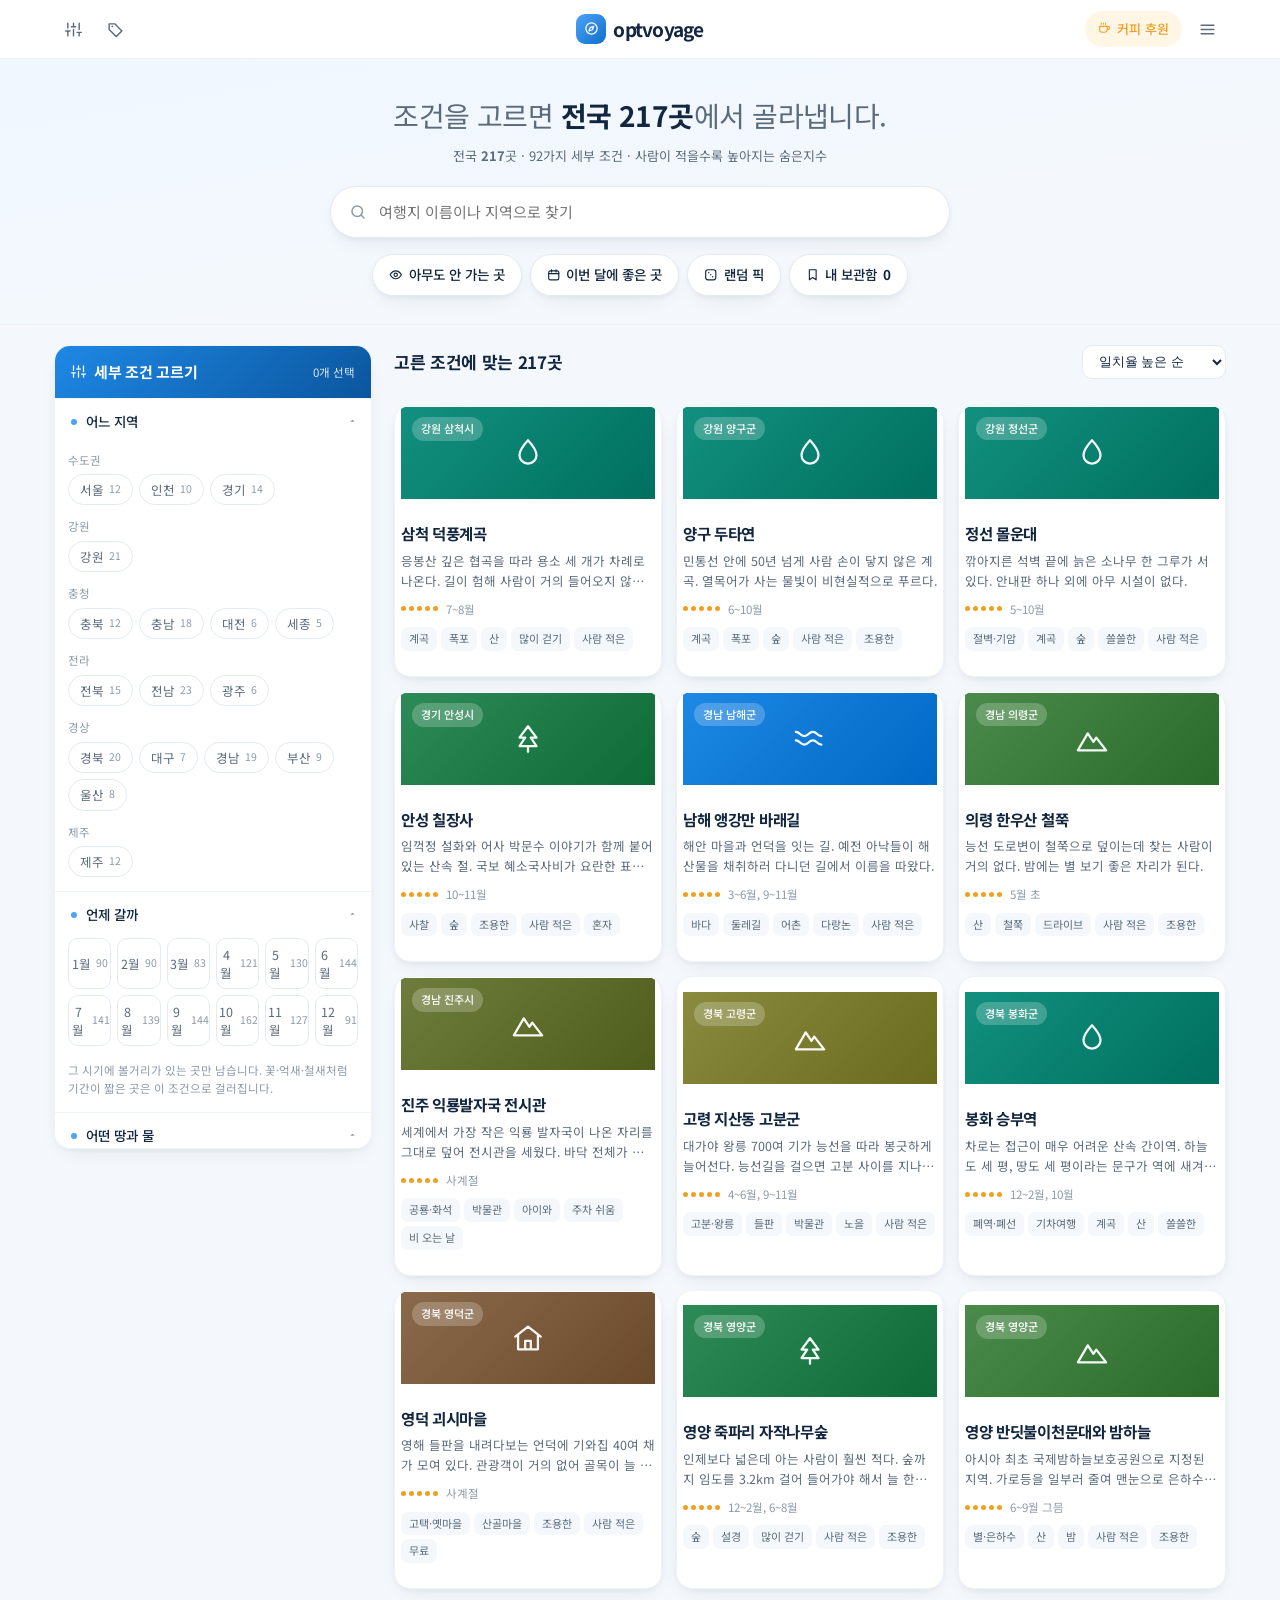
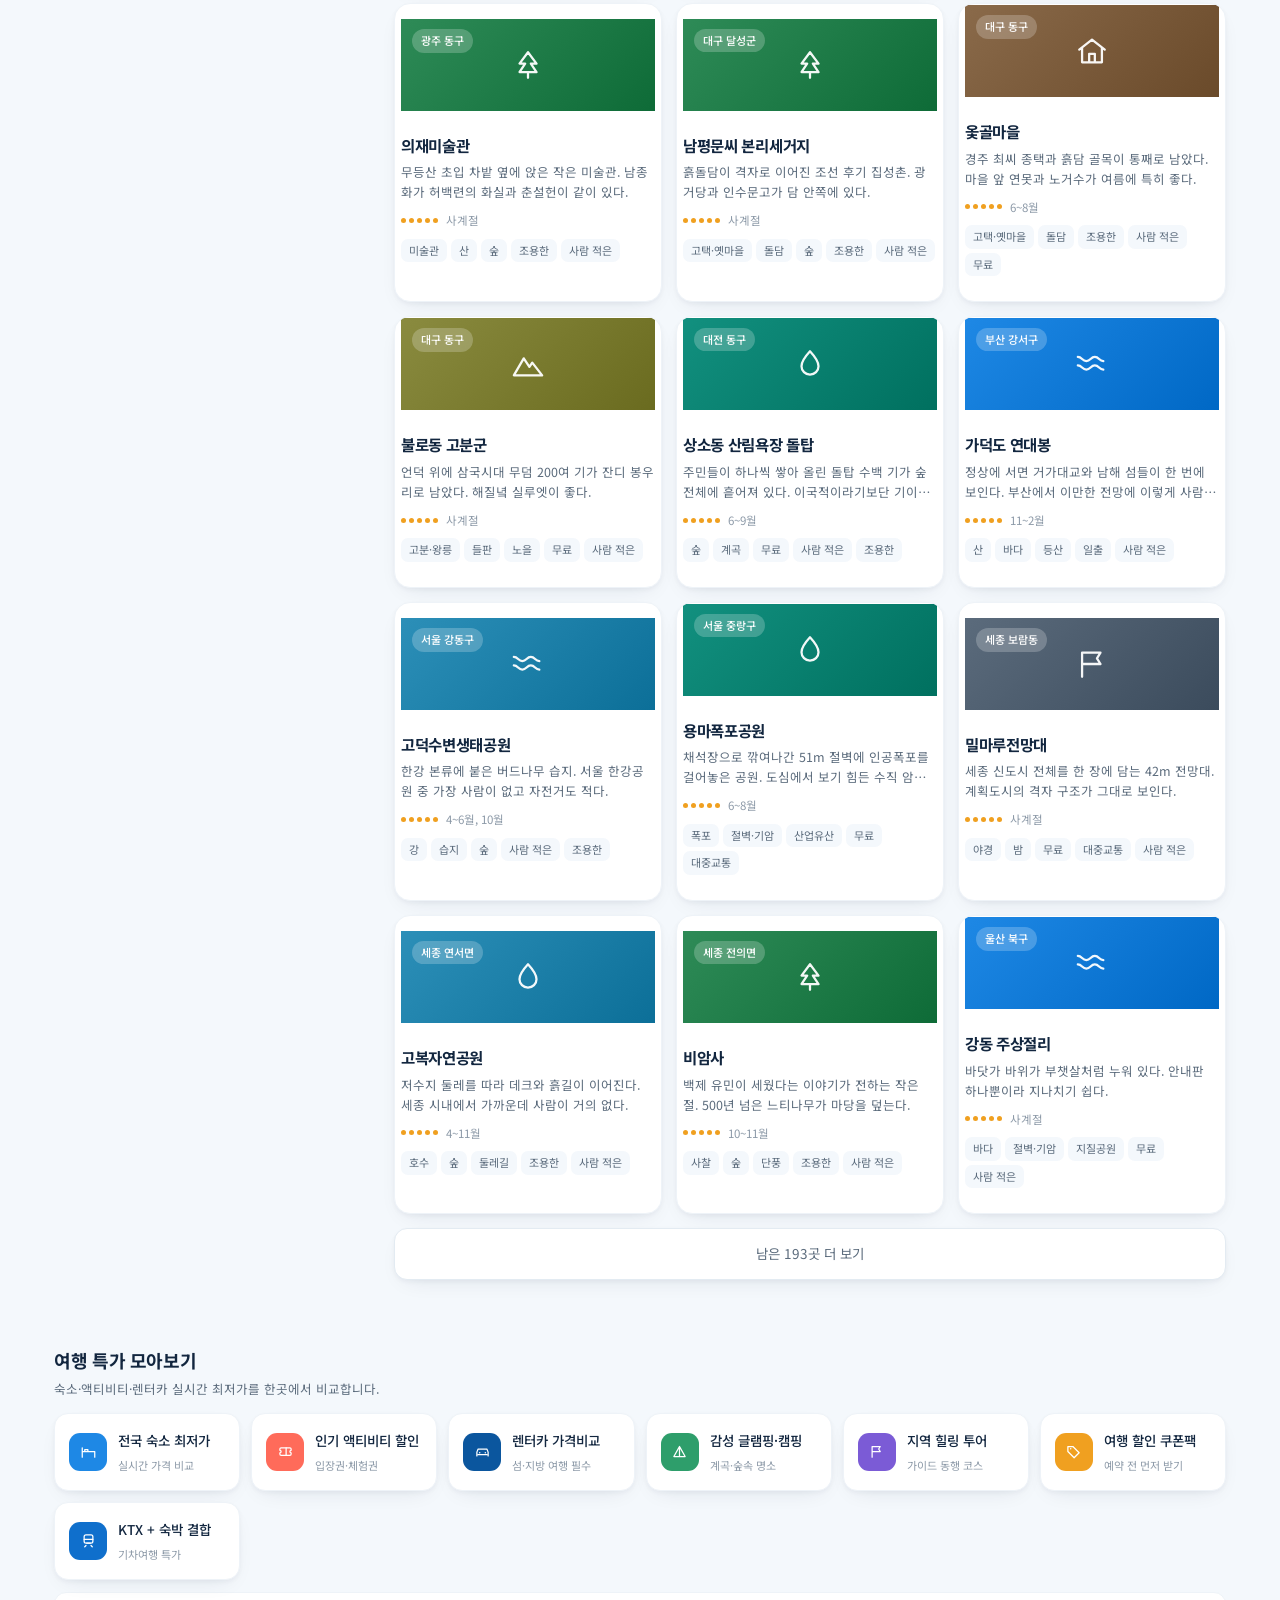
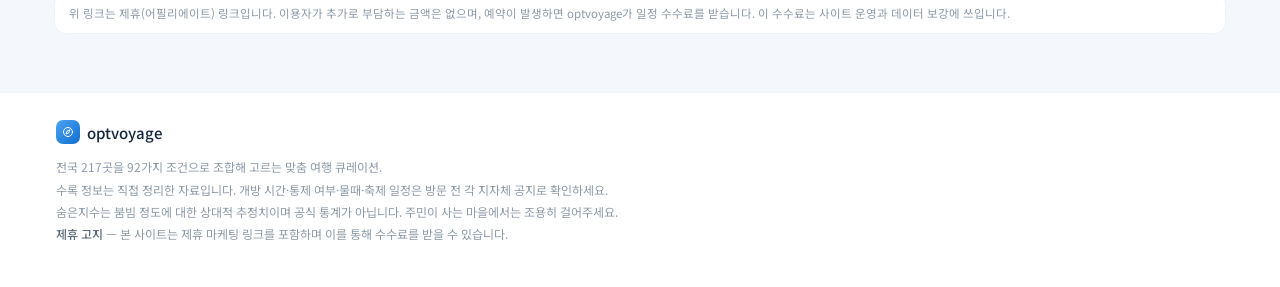
==== commit be0d3e88: "Update index.html" ====
--- a/index.html
+++ b/index.html
@@ -1,137 +1,862 @@
 <!DOCTYPE html>
 <html lang="ko">
 <head>
-  <meta charset="UTF-8">
-  <meta name="viewport" content="width=device-width, initial-scale=1.0, maximum-scale=1.0, user-scalable=no">
-  <title>optvoyage - 150+ 세부 취향으로 고르는 나만의 맞춤 여행</title>
-  <meta name="description" content="한국관광공사 TourAPI 공공데이터 기반 150가지 세부 픽 맞춤 여행.">
-  <link rel="stylesheet" href="css/style.css">
-  <link rel="stylesheet" href="https://cdnjs.cloudflare.com/ajax/libs/font-awesome/6.5.1/css/all.min.css" />
+<meta charset="UTF-8">
+<meta name="viewport" content="width=device-width, initial-scale=1, viewport-fit=cover">
+<title>optvoyage - 나만의 조건으로 고르는 전국 맞춤 여행</title>
+<meta name="description" content="전국 217곳을 92가지 세부 조건으로 조합해 나만의 여행 픽을 만듭니다. 숨은지수로 사람 없는 여행지만 골라볼 수도 있습니다.">
+<meta property="og:title" content="optvoyage - 나만의 맞춤 여행 큐레이션">
+<meta property="og:description" content="150가지 세부 취향을 조합해 전국에서 나만의 여행지를 찾으세요.">
+<meta property="og:type" content="website">
+<link rel="preconnect" href="https://fonts.googleapis.com">
+<link rel="preconnect" href="https://fonts.gstatic.com" crossorigin>
+<link href="https://fonts.googleapis.com/css2?family=Noto+Sans+KR:wght@300;400;500;700&display=swap" rel="stylesheet">
+<style>
+:root{
+  --p50:#EFF7FF; --p100:#DCEEFF; --p200:#B9DCFF; --p400:#4DA3F5;
+  --p500:#1E88E5; --p600:#0F6FCC; --p700:#0B569E; --p900:#082F55;
+  --navy:#12263F; --gray:#5B6B7C; --gray2:#8D9AA8;
+  --bg:#F4F8FC; --card:#FFFFFF; --line:#E3EBF2; --line2:#EEF3F8;
+  --amber:#F0A020; --amber-bg:#FFF6E6; --coral:#FF6B5A;
+  --sh:0 2px 4px rgba(18,38,63,.04), 0 8px 24px -12px rgba(18,38,63,.14);
+  --sh2:0 4px 20px -6px rgba(15,111,204,.28);
+  --r:16px;
+  box-sizing:border-box;
+  padding-top:env(safe-area-inset-top,0px);
+  padding-bottom:env(safe-area-inset-bottom,0px);
+}
+@media (prefers-color-scheme:dark){:root:not([data-theme="light"]){
+  --p50:#0E2338; --p100:#123049; --p200:#1B4463; --p400:#5FB2F0;
+  --p500:#3E9BEF; --p600:#68B4F5; --p700:#9AD0FA; --p900:#CCE7FF;
+  --navy:#E8F1F9; --gray:#A8B8C6; --gray2:#7A8A98;
+  --bg:#0A1725; --card:#12233A; --line:#20415E; --line2:#182C45;
+  --amber:#F5B54A; --amber-bg:#3A2C12; --coral:#FF8474;
+  --sh:0 2px 4px rgba(0,0,0,.3), 0 10px 26px -14px rgba(0,0,0,.6);
+  --sh2:0 4px 20px -6px rgba(0,0,0,.5);
+}}
+:root[data-theme="dark"]{
+  --p50:#0E2338; --p100:#123049; --p200:#1B4463; --p400:#5FB2F0;
+  --p500:#3E9BEF; --p600:#68B4F5; --p700:#9AD0FA; --p900:#CCE7FF;
+  --navy:#E8F1F9; --gray:#A8B8C6; --gray2:#7A8A98;
+  --bg:#0A1725; --card:#12233A; --line:#20415E; --line2:#182C45;
+  --amber:#F5B54A; --amber-bg:#3A2C12; --coral:#FF8474;
+  --sh:0 2px 4px rgba(0,0,0,.3), 0 10px 26px -14px rgba(0,0,0,.6);
+  --sh2:0 4px 20px -6px rgba(0,0,0,.5);
+}
+*,*::before,*::after{box-sizing:inherit}
+html{scroll-padding-top:calc(env(safe-area-inset-top,0px) + 70px);-webkit-text-size-adjust:100%}
+body{margin:0;background:var(--bg);color:var(--navy);
+  font-family:"Noto Sans KR",-apple-system,BlinkMacSystemFont,"Malgun Gothic",sans-serif;
+  font-size:15px;line-height:1.6;-webkit-font-smoothing:antialiased}
+h1,h2,h3{margin:0;font-weight:700;letter-spacing:-.02em}
+button{font:inherit;color:inherit;cursor:pointer;border:0;background:none}
+a{color:var(--p600);text-decoration:none}
+:focus-visible{outline:2px solid var(--p500);outline-offset:2px;border-radius:6px}
+@media (prefers-reduced-motion:reduce){*{animation:none!important;transition:none!important}}
+svg.ic{width:1em;height:1em;fill:none;stroke:currentColor;stroke-width:2;stroke-linecap:round;stroke-linejoin:round;vertical-align:-.12em}
+
+/* ── header ── */
+.hd{position:sticky;top:env(safe-area-inset-top,0px);z-index:50;background:var(--card);border-bottom:1px solid var(--line2)}
+.hd-in{max-width:1200px;margin:0 auto;padding:0 14px;height:58px;display:grid;grid-template-columns:1fr auto 1fr;align-items:center}
+.hd-l{display:flex;gap:4px}
+.hd-r{display:flex;gap:6px;justify-content:flex-end;align-items:center;position:relative}
+.ibtn{width:38px;height:38px;border-radius:11px;display:grid;place-items:center;color:var(--gray);font-size:17px}
+.ibtn:hover{background:var(--p50);color:var(--p600)}
+.logo{display:flex;align-items:center;gap:7px;color:var(--navy)}
+.logo .mk{width:30px;height:30px;border-radius:9px;display:grid;place-items:center;color:#fff;font-size:15px;
+  background:linear-gradient(135deg,var(--p400),var(--p600))}
+.logo b{font-size:19px;letter-spacing:-.04em;font-weight:700}
+.coffee{display:inline-flex;align-items:center;gap:6px;padding:8px 13px;border-radius:999px;font-size:13px;font-weight:500;
+  background:var(--amber-bg);color:var(--amber)}
+.coffee:hover{filter:brightness(.97)}
+@media (max-width:560px){.coffee span{display:none}.coffee{padding:9px}}
+.drop{position:absolute;top:46px;right:0;width:250px;background:var(--card);border:1px solid var(--line);
+  border-radius:14px;box-shadow:var(--sh);padding:7px;display:none;z-index:60}
+.drop.open{display:block}
+.drop .dh{font-size:11px;color:var(--gray2);padding:7px 10px 5px}
+.drop a,.drop button{display:flex;align-items:center;gap:10px;width:100%;padding:10px;border-radius:10px;
+  font-size:13.5px;color:var(--navy);text-align:left}
+.drop a:hover,.drop button:hover{background:var(--p50)}
+.drop .bg{margin-left:auto;font-size:10px;font-weight:700;color:#fff;background:var(--coral);padding:2px 6px;border-radius:5px}
+.drop hr{border:0;border-top:1px solid var(--line2);margin:5px 8px}
+
+/* ── hero ── */
+.hero{background:linear-gradient(170deg,var(--p50),var(--bg) 70%);border-bottom:1px solid var(--line2)}
+.hero-in{max-width:1200px;margin:0 auto;padding:36px 16px 28px;text-align:center}
+.hero h1{font-size:clamp(20px,4.6vw,28px);line-height:1.45}
+.hero h1 em{font-style:normal;color:var(--p600)}
+.hero h1 .num{color:var(--coral)}
+.hero h1 .sl{color:var(--gray);font-weight:400}
+.hero .sub{font-size:13px;color:var(--gray);margin:10px 0 0}
+.sbox{max-width:620px;margin:20px auto 0;display:flex;align-items:center;gap:10px;background:var(--card);
+  border:1px solid var(--line);border-radius:999px;padding:12px 18px;box-shadow:var(--sh)}
+.sbox:focus-within{border-color:var(--p400);box-shadow:var(--sh2)}
+.sbox input{flex:1;border:0;background:none;font:inherit;font-size:15px;color:var(--navy);outline:0;min-width:0}
+.sbox svg{color:var(--gray2);flex:none;font-size:18px}
+.qacts{display:flex;flex-wrap:wrap;gap:8px;justify-content:center;margin-top:16px}
+.qa{display:inline-flex;align-items:center;gap:6px;padding:9px 16px;border-radius:999px;font-size:13.5px;font-weight:500;
+  background:var(--card);border:1px solid var(--line);color:var(--navy);box-shadow:var(--sh)}
+.qa:hover{border-color:var(--p400);color:var(--p600)}
+.qa.on{background:linear-gradient(135deg,var(--p500),var(--p700));border-color:transparent;color:#fff;box-shadow:var(--sh2)}
+
+/* ── layout ── */
+.wrap{max-width:1200px;margin:0 auto;padding:20px 14px 60px;display:grid;grid-template-columns:318px 1fr;gap:22px;align-items:start}
+@media (max-width:920px){.wrap{grid-template-columns:1fr;gap:14px}}
+
+/* ── console ── */
+.cs{background:var(--card);border:1px solid var(--line2);border-radius:var(--r);box-shadow:var(--sh);overflow:hidden}
+@media (min-width:921px){.cs{position:sticky;top:calc(env(safe-area-inset-top,0px) + 70px);max-height:calc(100vh - 96px);overflow-y:auto}}
+.cs-h{padding:14px 16px;border-bottom:1px solid var(--line2);display:flex;align-items:center;gap:8px;
+  background:linear-gradient(135deg,var(--p500),var(--p700));color:#fff}
+.cs-h h2{font-size:15px}
+.cs-h .cnt{margin-left:auto;font-size:11.5px;opacity:.85}
+summary{list-style:none;cursor:pointer}
+summary::-webkit-details-marker{display:none}
+.grp{border-bottom:1px solid var(--line2)}
+.grp:last-child{border-bottom:0}
+.grp-t{display:flex;align-items:center;gap:9px;padding:12px 16px;font-size:13.5px;font-weight:500}
+.grp-t .dot{width:6px;height:6px;border-radius:50%;background:var(--p400);flex:none}
+.grp-t .n{margin-left:auto;font-size:11.5px;color:var(--gray2)}
+.grp-t .n.act{color:var(--p600);font-weight:700}
+.grp-t .car{color:var(--gray2);font-size:10px;transition:transform .18s}
+.grp[open] .car{transform:rotate(180deg)}
+.grp-b{padding:0 13px 14px;display:flex;flex-wrap:wrap;gap:6px}
+.chip{padding:6px 11px;border-radius:999px;border:1px solid var(--line);background:var(--card);
+  font-size:12.5px;color:var(--gray);display:inline-flex;align-items:center;gap:5px;line-height:1.4}
+.chip i{font-style:normal;font-size:10.5px;color:var(--gray2)}
+.chip:hover{border-color:var(--p400);color:var(--p600)}
+.chip.on{background:var(--p500);border-color:var(--p500);color:#fff;font-weight:500}
+.chip.on i{color:rgba(255,255,255,.75)}
+.chip.zero{opacity:.3;cursor:not-allowed}
+.chip.zero:hover{border-color:var(--line);color:var(--gray)}
+.mon{display:grid;grid-template-columns:repeat(6,1fr);gap:6px;width:100%}
+.mon .chip{justify-content:center;padding:7px 0;border-radius:10px}
+.seg{display:flex;width:100%;border:1px solid var(--line);border-radius:11px;overflow:hidden}
+.seg button{flex:1;padding:8px 2px;font-size:12px;color:var(--gray);border-right:1px solid var(--line)}
+.seg button:last-child{border-right:0}
+.seg button.on{background:var(--p50);color:var(--p600);font-weight:700}
+.note{width:100%;font-size:11.5px;color:var(--gray2);margin:9px 0 0;line-height:1.6}
+.obs-row{display:flex;gap:5px;width:100%}
+.obs-row button{flex:1;padding:9px 0;border:1px solid var(--line);border-radius:11px;font-size:11.5px;color:var(--gray)}
+.obs-row button.on{background:var(--amber-bg);border-color:var(--amber);color:var(--amber);font-weight:700}
+
+/* ── results ── */
+.rhead{display:flex;align-items:center;gap:10px;flex-wrap:wrap;margin-bottom:12px}
+.rhead h2{font-size:17px}
+.rhead .sp{flex:1}
+.sel{font-size:12.5px;padding:8px 12px;border:1px solid var(--line);border-radius:10px;background:var(--card);color:var(--navy)}
+.active-tags{display:flex;flex-wrap:wrap;gap:6px;margin-bottom:14px}
+.at{display:inline-flex;align-items:center;gap:6px;padding:5px 9px 5px 12px;border-radius:999px;
+  background:var(--p500);color:#fff;font-size:12px}
+.at b{font-weight:500}
+.at button{color:#fff;opacity:.75;font-size:14px;line-height:1}
+.at button:hover{opacity:1}
+.at.clearall{background:var(--card);border:1px solid var(--line);color:var(--gray)}
+
+.list{display:grid;grid-template-columns:repeat(auto-fill,minmax(258px,1fr));gap:14px}
+.card{display:block;text-align:left;width:100%;background:var(--card);border:1px solid var(--line2);
+  border-radius:var(--r);overflow:hidden;box-shadow:var(--sh);transition:transform .15s,box-shadow .15s}
+.card:hover{transform:translateY(-2px);box-shadow:var(--sh2)}
+.ch{height:92px;position:relative;display:grid;place-items:center;color:#fff}
+.ch svg.big{width:34px;height:34px;opacity:.95;stroke-width:1.6}
+.ch .rg{position:absolute;left:11px;top:10px;font-size:11px;background:rgba(255,255,255,.22);
+  backdrop-filter:blur(3px);padding:3px 9px;border-radius:999px;font-weight:500}
+.ch .mt{position:absolute;right:11px;top:10px;font-size:11px;font-weight:700;background:#fff;color:var(--p600);
+  padding:3px 9px;border-radius:999px}
+.cb{padding:13px 14px 14px}
+.cb h3{font-size:15.5px;line-height:1.4}
+.cb .ds{font-size:12.5px;color:var(--gray);margin:6px 0 9px;line-height:1.6;
+  display:-webkit-box;-webkit-line-clamp:2;-webkit-box-orient:vertical;overflow:hidden}
+.cb .mr{display:flex;align-items:center;gap:8px;font-size:11.5px;color:var(--gray2);flex-wrap:wrap}
+.obs{display:inline-flex;align-items:center;gap:3px;color:var(--amber)}
+.obs .d{width:5px;height:5px;border-radius:50%;background:currentColor;opacity:.25}
+.obs .d.f{opacity:1}
+.mtags{display:flex;flex-wrap:wrap;gap:4px;margin-top:9px}
+.mtag{font-size:11px;padding:3px 8px;border-radius:7px;background:var(--bg);color:var(--gray)}
+.mtag.hit{background:var(--p100);color:var(--p700);font-weight:500}
+.empty{grid-column:1/-1;text-align:center;padding:48px 20px;background:var(--card);border:1px dashed var(--line);border-radius:var(--r)}
+.empty h3{font-size:17px;margin-bottom:7px}
+.empty p{font-size:13.5px;color:var(--gray);margin:0 0 16px}
+.more{width:100%;padding:14px;border:1px solid var(--line);border-radius:13px;background:var(--card);
+  font-size:13.5px;color:var(--gray);margin-top:14px;box-shadow:var(--sh)}
+.more:hover{border-color:var(--p400);color:var(--p600)}
+
+/* ── deals ── */
+.deals{max-width:1200px;margin:0 auto;padding:6px 14px 46px}
+.deals h2{font-size:18px;margin-bottom:4px}
+.deals .sub{font-size:12.5px;color:var(--gray);margin:0 0 14px}
+.dgrid{display:grid;grid-template-columns:repeat(auto-fill,minmax(168px,1fr));gap:11px}
+.deal{display:flex;align-items:center;gap:11px;padding:14px;background:var(--card);border:1px solid var(--line2);
+  border-radius:14px;box-shadow:var(--sh);color:var(--navy)}
+.deal:hover{border-color:var(--p400);transform:translateY(-2px)}
+.deal .ib{width:38px;height:38px;border-radius:11px;display:grid;place-items:center;flex:none;color:#fff}
+.deal .tt{font-size:13.5px;font-weight:500;line-height:1.35}
+.deal .st{font-size:11px;color:var(--gray2)}
+.adnote{font-size:11.5px;color:var(--gray2);margin-top:12px;line-height:1.6;
+  background:var(--card);border:1px solid var(--line2);border-radius:12px;padding:11px 14px}
+
+/* ── sheet ── */
+dialog{border:0;padding:0;background:transparent;max-width:none;max-height:none;width:100%;height:100%;margin:0}
+dialog::backdrop{background:rgba(10,30,50,.5)}
+.sheet{position:fixed;right:0;top:0;bottom:0;width:min(520px,100%);background:var(--card);display:flex;flex-direction:column;
+  padding-top:env(safe-area-inset-top,0px);padding-bottom:env(safe-area-inset-bottom,0px)}
+@media (max-width:600px){.sheet{top:7vh;border-radius:20px 20px 0 0;width:100%;overflow:hidden}}
+.sh-hero{position:relative;height:120px;display:grid;place-items:center;color:#fff;flex:none}
+.sh-hero svg.big{width:40px;height:40px;stroke-width:1.5}
+.sh-hero .x{position:absolute;right:12px;top:12px;width:34px;height:34px;border-radius:50%;
+  background:rgba(255,255,255,.25);color:#fff;display:grid;place-items:center;font-size:18px}
+.sh-body{flex:1;overflow-y:auto;padding:18px 18px 34px}
+.sh-body h2{font-size:21px;line-height:1.35}
+.sh-loc{font-size:12.5px;color:var(--gray2);margin:6px 0 14px;display:flex;align-items:center;gap:8px}
+.sh-body p{font-size:14px;line-height:1.8;color:var(--gray)}
+.box{border:1px solid var(--line2);border-radius:13px;padding:13px 15px;margin-top:13px;background:var(--bg)}
+.box h4{font-size:11.5px;color:var(--gray2);font-weight:500;margin:0 0 5px}
+.box p{margin:0;font-size:13.5px;color:var(--navy)}
+.facts{display:grid;grid-template-columns:1fr 1fr;gap:10px;margin-top:13px}
+.fact{border:1px solid var(--line2);border-radius:13px;padding:11px 13px}
+.fact span{display:block;font-size:11.5px;color:var(--gray2);margin-bottom:3px}
+.fact b{font-size:13.5px;font-weight:500}
+.sh-tags{display:flex;flex-wrap:wrap;gap:6px;margin-top:15px}
+.sh-tags button{font-size:12px;padding:5px 11px;border-radius:999px;border:1px solid var(--line);color:var(--gray)}
+.sh-tags button:hover{border-color:var(--p400);color:var(--p600)}
+.ad-row{display:grid;grid-template-columns:1fr 1fr;gap:9px;margin-top:14px}
+.ad-btn{display:flex;align-items:center;gap:9px;padding:12px;border-radius:13px;border:1px solid var(--line);
+  font-size:12.5px;font-weight:500;color:var(--navy)}
+.ad-btn:hover{border-color:var(--p400)}
+.ad-btn .ib{width:30px;height:30px;border-radius:9px;display:grid;place-items:center;color:#fff;flex:none;font-size:13px}
+.sh-foot{flex:none;display:flex;gap:9px;padding:12px 18px;border-top:1px solid var(--line2);background:var(--card)}
+.btn{flex:1;text-align:center;padding:13px;border-radius:13px;font-size:14px;font-weight:500;
+  border:1px solid var(--line);color:var(--navy)}
+.btn.pri{background:linear-gradient(135deg,var(--p500),var(--p700));border-color:transparent;color:#fff}
+
+/* ── panel ── */
+.panel{background:var(--card);border:1px solid var(--line2);border-radius:var(--r);padding:18px;box-shadow:var(--sh);margin-bottom:16px}
+.panel h2{font-size:17px;margin-bottom:4px}
+.panel .sub{font-size:12.5px;color:var(--gray);margin:0 0 14px}
+.pickrow{display:flex;align-items:center;gap:10px;padding:12px 0;border-top:1px solid var(--line2)}
+.pickrow .nm{font-size:14px;font-weight:500}
+.pickrow .tg{font-size:11.5px;color:var(--gray2);margin-top:2px}
+.pickrow .sp{flex:1}
+.mini{font-size:12px;padding:6px 11px;border:1px solid var(--line);border-radius:9px;color:var(--gray)}
+.mini:hover{border-color:var(--p400);color:var(--p600)}
+.inp{flex:1;padding:11px 14px;border:1px solid var(--line);border-radius:11px;background:var(--bg);color:var(--navy);font:inherit;font-size:13.5px}
+.toast{position:fixed;left:50%;transform:translateX(-50%);bottom:calc(24px + env(safe-area-inset-bottom,0px));
+  background:var(--navy);color:var(--bg);padding:11px 20px;border-radius:999px;font-size:13px;z-index:90;
+  opacity:0;pointer-events:none;transition:opacity .2s}
+.toast.show{opacity:1}
+footer{background:var(--card);border-top:1px solid var(--line2)}
+.ft{max-width:1200px;margin:0 auto;padding:26px 16px 42px;font-size:12px;color:var(--gray2);line-height:1.85}
+.ft b{color:var(--gray);font-weight:500}
+.ft .lg{display:flex;align-items:center;gap:7px;color:var(--navy);margin-bottom:10px}
+</style>
 </head>
 <body>
 
-  <header class="site-header">
-    <div class="header-left">
-      <a href="search.html" class="header-sub-link" title="전국 탐색"><i class="fa-solid fa-map-location-dot"></i></a>
+<svg style="display:none">
+<symbol id="i-compass" viewBox="0 0 24 24"><circle cx="12" cy="12" r="9"/><path d="M15.5 8.5l-2 5.5-5.5 2 2-5.5z"/></symbol>
+<symbol id="i-map" viewBox="0 0 24 24"><path d="M9 3L3 6v15l6-3 6 3 6-3V3l-6 3-6-3zM9 3v15M15 6v15"/></symbol>
+<symbol id="i-coffee" viewBox="0 0 24 24"><path d="M17 8h1a3 3 0 010 6h-1M3 8h14v6a5 5 0 01-5 5H8a5 5 0 01-5-5V8zM6 2v2M10 2v2M14 2v2"/></symbol>
+<symbol id="i-menu" viewBox="0 0 24 24"><path d="M3 6h18M3 12h18M3 18h18"/></symbol>
+<symbol id="i-search" viewBox="0 0 24 24"><circle cx="11" cy="11" r="7"/><path d="M20 20l-4-4"/></symbol>
+<symbol id="i-dice" viewBox="0 0 24 24"><rect x="3" y="3" width="18" height="18" rx="4"/><circle cx="8.5" cy="8.5" r="1.2" fill="currentColor" stroke="none"/><circle cx="15.5" cy="15.5" r="1.2" fill="currentColor" stroke="none"/><circle cx="12" cy="12" r="1.2" fill="currentColor" stroke="none"/></symbol>
+<symbol id="i-bookmark" viewBox="0 0 24 24"><path d="M6 3h12v18l-6-4-6 4V3z"/></symbol>
+<symbol id="i-eye" viewBox="0 0 24 24"><path d="M2 12s4-7 10-7 10 7 10 7-4 7-10 7-10-7-10-7z"/><circle cx="12" cy="12" r="3"/></symbol>
+<symbol id="i-cal" viewBox="0 0 24 24"><rect x="3" y="5" width="18" height="16" rx="3"/><path d="M3 10h18M8 3v4M16 3v4"/></symbol>
+<symbol id="i-moon" viewBox="0 0 24 24"><path d="M21 13A9 9 0 1111 3a7 7 0 1010 10z"/></symbol>
+<symbol id="i-sliders" viewBox="0 0 24 24"><path d="M4 21v-7M4 10V3M12 21v-9M12 8V3M20 21v-5M20 12V3M1 14h6M9 8h6M17 16h6"/></symbol>
+<symbol id="i-bed" viewBox="0 0 24 24"><path d="M2 18v-6h20v6M2 18v3M22 18v3M2 12V6M6 12V9h5v3"/></symbol>
+<symbol id="i-ticket" viewBox="0 0 24 24"><path d="M3 8a2 2 0 012-2h14a2 2 0 012 2v2a2 2 0 000 4v2a2 2 0 01-2 2H5a2 2 0 01-2-2v-2a2 2 0 000-4V8z"/><path d="M13 6v12"/></symbol>
+<symbol id="i-car" viewBox="0 0 24 24"><path d="M5 17h14M3 17v-4l2-5h14l2 5v4M3 17v2M21 17v2"/><circle cx="7.5" cy="14" r="1.2" fill="currentColor" stroke="none"/><circle cx="16.5" cy="14" r="1.2" fill="currentColor" stroke="none"/></symbol>
+<symbol id="i-tent" viewBox="0 0 24 24"><path d="M12 4L3 20h18L12 4zM12 4v16"/></symbol>
+<symbol id="i-flag" viewBox="0 0 24 24"><path d="M5 21V4h13l-2.5 4L18 12H5"/></symbol>
+<symbol id="i-tag" viewBox="0 0 24 24"><path d="M3 12V4h8l10 10-8 8L3 12z"/><circle cx="7.5" cy="7.5" r="1.2" fill="currentColor" stroke="none"/></symbol>
+<symbol id="i-train" viewBox="0 0 24 24"><rect x="5" y="3" width="14" height="13" rx="3"/><path d="M5 10h14M8 20l-2 2M16 20l2 2M9 16h6"/></symbol>
+<symbol id="i-wave" viewBox="0 0 24 24"><path d="M2 7c3 0 3 3 6 3s3-3 6-3 3 3 6 3M2 13c3 0 3 3 6 3s3-3 6-3 3 3 6 3"/></symbol>
+<symbol id="i-mtn" viewBox="0 0 24 24"><path d="M2 20l7-12 4 6 2-3 7 9H2z"/></symbol>
+<symbol id="i-tree" viewBox="0 0 24 24"><path d="M12 3l6 8h-4l4 6H6l4-6H6l6-8zM12 17v4"/></symbol>
+<symbol id="i-drop" viewBox="0 0 24 24"><path d="M12 3s6 6.5 6 10.5A6 6 0 016 13.5C6 9.5 12 3 12 3z"/></symbol>
+<symbol id="i-house" viewBox="0 0 24 24"><path d="M3 11l9-7 9 7M5 10v10h14V10M10 20v-6h4v6"/></symbol>
+<symbol id="i-frame" viewBox="0 0 24 24"><rect x="3" y="3" width="18" height="18" rx="3"/><path d="M3 15l5-5 4 4 3-3 6 6"/></symbol>
+<symbol id="i-cave" viewBox="0 0 24 24"><path d="M3 21V11a9 9 0 0118 0v10h-6v-7a3 3 0 00-6 0v7H3z"/></symbol>
+<symbol id="i-island" viewBox="0 0 24 24"><path d="M2 19c3 0 3 2 6 2s3-2 6-2 3 2 6 2M12 17V7M12 7c0-3 4-3 4 0M12 7c0-3-4-3-4 0"/></symbol>
+</svg>
+
+<header class="hd"><div class="hd-in">
+  <div class="hd-l">
+    <button class="ibtn" id="btnFilter" title="조건 고르기" aria-label="조건 고르기"><svg class="ic"><use href="#i-sliders"/></svg></button>
+    <button class="ibtn" id="btnDeals" title="여행 특가" aria-label="여행 특가"><svg class="ic"><use href="#i-tag"/></svg></button>
+  </div>
+  <a class="logo" href="#top"><span class="mk"><svg class="ic"><use href="#i-compass"/></svg></span><b>optvoyage</b></a>
+  <div class="hd-r">
+    <a class="coffee" href="https://buymeacoffee.com/djawjdaks8g" target="_blank" rel="noopener noreferrer" title="커피 한 잔 후원하기">
+      <svg class="ic"><use href="#i-coffee"/></svg><span>커피 후원</span></a>
+    <button class="ibtn" id="btnMenu" aria-label="메뉴 열기"><svg class="ic"><use href="#i-menu"/></svg></button>
+    <div class="drop" id="dropMenu">
+      <div class="dh">optvoyage 메뉴</div>
+      <button id="mFilter"><svg class="ic" style="color:var(--p500)"><use href="#i-sliders"/></svg>조건 조합으로 찾기<span class="bg">HOT</span></button>
+      <button id="mHidden"><svg class="ic" style="color:var(--amber)"><use href="#i-eye"/></svg>아무도 안 가는 곳</button>
+      <button id="mMonth"><svg class="ic" style="color:var(--p500)"><use href="#i-cal"/></svg>이번 달에 좋은 곳</button>
+      <button id="mDice"><svg class="ic" style="color:var(--coral)"><use href="#i-dice"/></svg>운명의 랜덤 픽</button>
+      <button id="mSaved"><svg class="ic" style="color:var(--p500)"><use href="#i-bookmark"/></svg>나만의 픽 보관함<span class="bg" id="savedN2">0</span></button>
+      <hr>
+      <button id="mDeals"><svg class="ic" style="color:var(--coral)"><use href="#i-tag"/></svg>여행 특가 모아보기</button>
+      <a href="https://buymeacoffee.com/djawjdaks8g" target="_blank" rel="noopener noreferrer"><svg class="ic" style="color:var(--amber)"><use href="#i-coffee"/></svg>커피 한 잔 후원하기</a>
+      <hr>
+      <button id="mTheme"><svg class="ic"><use href="#i-moon"/></svg>화면 밝기 전환</button>
     </div>
-
-    <div class="header-center">
-      <a href="index.html" class="logo-wrap">
-        <span class="logo-icon"><i class="fa-solid fa-compass"></i></span>
-        <span class="logo-title">optvoyage</span>
-      </a>
+  </div>
+</div></header>
+
+<section class="hero" id="top"><div class="hero-in">
+  <h1 id="sentence"></h1>
+  <p class="sub">전국 <b id="totalN">0</b>곳 · 92가지 세부 조건 · 사람이 적을수록 높아지는 숨은지수</p>
+  <label class="sbox">
+    <svg class="ic"><use href="#i-search"/></svg>
+    <input id="qBox" type="search" placeholder="여행지 이름이나 지역으로 찾기" aria-label="여행지 검색">
+  </label>
+  <div class="qacts">
+    <button class="qa" id="actHidden"><svg class="ic"><use href="#i-eye"/></svg>아무도 안 가는 곳</button>
+    <button class="qa" id="actMonth"><svg class="ic"><use href="#i-cal"/></svg>이번 달에 좋은 곳</button>
+    <button class="qa" id="actDice"><svg class="ic"><use href="#i-dice"/></svg>랜덤 픽</button>
+    <button class="qa" id="actSaved"><svg class="ic"><use href="#i-bookmark"/></svg>내 보관함 <b id="savedN">0</b></button>
+  </div>
+</div></section>
+
+<main class="wrap">
+  <aside class="cs" id="console">
+    <div class="cs-h"><svg class="ic"><use href="#i-sliders"/></svg><h2>세부 조건 고르기</h2><span class="cnt" id="pickedN">0개 선택</span></div>
+    <div id="groups"></div>
+  </aside>
+  <div>
+    <div id="savedPanel" hidden></div>
+    <div class="rhead">
+      <h2 id="rTitle">결과</h2><div class="sp"></div>
+      <select class="sel" id="sortSel">
+        <option value="match">일치율 높은 순</option>
+        <option value="obs">숨은지수 높은 순</option>
+        <option value="obsLow">알려진 곳 먼저</option>
+        <option value="region">지역 순</option>
+        <option value="rand">무작위</option>
+      </select>
     </div>
-
-    <div class="header-right">
-      <a href="https://buymeacoffee.com/djawjdaks8g" target="_blank" class="coffee-sponsor-btn" title="후원하기">
-        <i class="fa-solid fa-mug-hot"></i>
-        <span class="sponsor-text">커피 후원</span>
-      </a>
-      <button class="header-icon-btn" id="menuBtn"><i class="fa-solid fa-bars"></i></button>
-
-      <div class="chrome-dropdown" id="dropdownMenu">
-        <div class="dropdown-header">optvoyage 메뉴</div>
-        <a href="search.html" class="dropdown-item"><i class="fa-solid fa-sliders" style="color: var(--primary-600);"></i> 150+ 세부 픽 검색</a>
-        <a href="search.html?cat=edu" class="dropdown-item"><i class="fa-solid fa-graduation-cap" style="color: #059669;"></i> 학습·유적 픽</a>
-        <a href="community.html" class="dropdown-item"><i class="fa-solid fa-users" style="color: #d97706;"></i> 여행자 추천 픽</a>
-        <a href="random.html" class="dropdown-item"><i class="fa-solid fa-dice" style="color: #9333ea;"></i> 운명의 랜덤 픽</a>
-        <a href="search.html?view=bookmarks" class="dropdown-item"><i class="fa-solid fa-heart" style="color: #ef4444;"></i> 내가 찜한 보관함</a>
-        <div class="dropdown-divider"></div>
-        <a href="https://buymeacoffee.com/djawjdaks8g" target="_blank" class="dropdown-item highlight-item"><i class="fa-solid fa-mug-saucer" style="color: #f59e0b;"></i> 개발자 커피 후원</a>
-        <a href="privacy.html" class="dropdown-item"><i class="fa-solid fa-shield-halved"></i> 개인정보처리방침</a>
-        <a href="terms.html" class="dropdown-item"><i class="fa-solid fa-file-contract"></i> 이용약관</a>
+    <div class="active-tags" id="activeTags"></div>
+    <div class="list" id="list"></div>
+    <button class="more" id="moreBtn" hidden>더 보기</button>
+  </div>
+</main>
+
+<section class="deals" id="deals">
+  <h2>여행 특가 모아보기</h2>
+  <p class="sub">숙소·액티비티·렌터카 실시간 최저가를 한곳에서 비교합니다.</p>
+  <div class="dgrid" id="dealGrid"></div>
+  <p class="adnote">위 링크는 제휴(어필리에이트) 링크입니다. 이용자가 추가로 부담하는 금액은 없으며, 예약이 발생하면 optvoyage가 일정 수수료를 받습니다. 이 수수료는 사이트 운영과 데이터 보강에 쓰입니다.</p>
+</section>
+
+<footer><div class="ft">
+  <div class="lg"><span class="mk" style="width:24px;height:24px;border-radius:7px;display:grid;place-items:center;color:#fff;font-size:12px;background:linear-gradient(135deg,var(--p400),var(--p600))"><svg class="ic"><use href="#i-compass"/></svg></span><b style="color:var(--navy);font-size:15px">optvoyage</b></div>
+  전국 217곳을 92가지 조건으로 조합해 고르는 맞춤 여행 큐레이션.<br>
+  수록 정보는 직접 정리한 자료입니다. 개방 시간·통제 여부·물때·축제 일정은 방문 전 각 지자체 공지로 확인하세요.<br>
+  숨은지수는 붐빔 정도에 대한 상대적 추정치이며 공식 통계가 아닙니다. 주민이 사는 마을에서는 조용히 걸어주세요.<br>
+  <b>제휴 고지</b> — 본 사이트는 제휴 마케팅 링크를 포함하며 이를 통해 수수료를 받을 수 있습니다.
+</div></footer>
+
+<dialog id="dlg"><div class="sheet" id="sheet"></div></dialog>
+<div class="toast" id="toast"></div>
+
+<script>
+const AFF={
+  STAY:{u:"https://3ha.in/r/725499",t:"전국 숙소 최저가",s:"실시간 가격 비교",i:"i-bed",c:"#1E88E5"},
+  ACT:{u:"https://3ha.in/r/725525",t:"인기 액티비티 할인",s:"입장권·체험권",i:"i-ticket",c:"#FF6B5A"},
+  CAR:{u:"https://3ha.in/r/725527",t:"렌터카 가격비교",s:"섬·지방 여행 필수",i:"i-car",c:"#0B569E"},
+  GLAM:{u:"https://3ha.in/r/725529",t:"감성 글램핑·캠핑",s:"계곡·숲속 명소",i:"i-tent",c:"#2E9E6B"},
+  TOUR:{u:"https://3ha.in/r/725530",t:"지역 힐링 투어",s:"가이드 동행 코스",i:"i-flag",c:"#7B5BD6"},
+  CPN:{u:"https://3ha.in/r/725531",t:"여행 할인 쿠폰팩",s:"예약 전 먼저 받기",i:"i-tag",c:"#F0A020"},
+  KTX:{u:"https://3ha.in/r/725534",t:"KTX + 숙박 결합",s:"기차여행 특가",i:"i-train",c:"#0F6FCC"}
+};
+
+const DATA = [{"n":"백사실계곡","s":"서울","g":"종로구","o":4,"t":["계곡","숲","조용한","사람 적은","혼자","무료","대중교통","더울 때","반나절","둘레길"],"d":"도심 한복판에 도롱뇽이 사는 1급수 계곡이 남아 있다. 별서터 주춧돌만 남은 터가 계곡 가운데 있어 폐허 같은 정취가 있다.","p":"부암동 쪽에서 내려오면 오르막이 거의 없다. 여름 평일 오전이 가장 한산하다.","w":"6~9월"},{"n":"안산 자락길","s":"서울","g":"서대문구","o":3,"t":["숲","완만한 길","무료","대중교통","부모님과","혼자","반나절","둘레길","조용한"],"d":"산 중턱을 한 바퀴 도는 7km 무장애 데크길. 계단이 거의 없어 유모차와 휠체어로도 한 바퀴가 가능하다.","p":"메타세쿼이아 구간은 서대문독립공원 쪽 입구가 가깝다.","w":"사계절"},{"n":"경춘선 숲길","s":"서울","g":"노원구","o":3,"t":["폐역·폐선","숲","자전거","무료","대중교통","혼자","둘이서","반나절","조용한","기차여행"],"d":"경춘선 옛 철길을 걷는 6km 산책로. 화랑대 폐역에 옛 전차와 신호등이 그대로 서 있다.","p":"화랑대역 구간은 해 질 무렵 조명이 켜진다.","w":"4~11월"},{"n":"용마폭포공원","s":"서울","g":"중랑구","o":5,"t":["폭포","절벽·기암","산업유산","무료","대중교통","사람 적은","사진","더울 때","반나절"],"d":"채석장으로 깎여나간 51m 절벽에 인공폭포를 걸어놓은 공원. 도심에서 보기 힘든 수직 암벽 풍경이다.","p":"폭포 가동은 여름철 정해진 시간에만. 뒤쪽 용마산 등산로와 이어진다.","w":"6~8월"},{"n":"길상사","s":"서울","g":"성북구","o":3,"t":["사찰","숲","조용한","혼자","무료","대중교통","반나절","단풍","사진"],"d":"요정이던 대원각을 절로 내놓아 만든 도량. 기와 대신 한옥 별채들이 숲 사이에 흩어져 있어 절 같지 않은 절이다.","p":"경내 침묵 구역이 있다. 가을 단풍이 짧고 진하다.","w":"10~11월"},{"n":"낙산공원 성곽길","s":"서울","g":"종로구","o":2,"t":["성곽·산성","야경","밤","무료","대중교통","둘이서","혼자","반나절","사진","완만한 길"],"d":"한양도성 성곽을 따라 걷다 보면 도심 야경이 통째로 아래에 깔린다. 오르막이 짧아 밤 산책으로 부담이 없다.","p":"혜화문에서 시작해 동대문 방향으로 내려오면 계속 내리막이다.","w":"사계절"},{"n":"선유도공원","s":"서울","g":"영등포구","o":3,"t":["강","산업유산","숲","무료","대중교통","혼자","둘이서","조용한","반나절","사진","비 오는 날"],"d":"정수장 콘크리트 구조물을 헐지 않고 식물을 올려 만든 공원. 녹조 정화조 자리가 지금은 수생식물원이다.","p":"비 오는 날 콘크리트가 젖으면 분위기가 가장 좋다.","w":"사계절"},{"n":"고덕수변생태공원","s":"서울","g":"강동구","o":5,"t":["강","습지","숲","사람 적은","조용한","혼자","무료","반나절","완만한 길"],"d":"한강 본류에 붙은 버드나무 습지. 서울 한강공원 중 가장 사람이 없고 자전거도 적다.","p":"암사역에서 걸어가면 20분. 여름엔 모기가 많다.","w":"4~6월, 10월"},{"n":"서울생활사박물관","s":"서울","g":"노원구","o":4,"t":["박물관","근대건축","무료","대중교통","아이와","부모님과","비 오는 날","반나절","사람 적은"],"d":"옛 북부지방법원 건물을 그대로 쓴 무료 박물관. 1950~90년대 서울 집과 골목을 방 단위로 재현해 놨다.","p":"뒤편에 옛 구치감 건물이 남아 있다. 비 오는 날 갈 만하다.","w":"사계절"},{"n":"국립서울현충원 수양벚꽃","s":"서울","g":"동작구","o":3,"t":["벚꽃","숲","무료","대중교통","조용한","부모님과","혼자","반나절","사진"],"d":"가지가 늘어지는 수양벚나무가 능선을 따라 줄지어 선다. 여의도와 달리 노점도 인파도 없다.","p":"4월 초 한 주가 절정. 정숙이 원칙인 공간이다.","w":"4월 초"},{"n":"굴업도","s":"인천","g":"옹진군","o":5,"t":["섬","바다","들판","별·은하수","배편 필요","많이 걷기","사람 적은","혼자","1박 이상","일출","노을","트레킹"],"d":"사슴이 돌아다니는 개머리언덕이 통째로 억새밭이다. 편의점도 식당도 사실상 없어 먹을 것을 지고 들어가야 한다.","p":"덕적도에서 한 번 더 갈아탄다. 기상으로 발이 묶이는 일이 잦으니 일정에 하루 여유를 둘 것.","w":"9~10월"},{"n":"교동도 대룡시장","s":"인천","g":"강화군","o":4,"t":["전통시장","근대건축","어촌","쓸쓸한","사진","혼자","부모님과","당일치기","사람 적은","드라이브"],"d":"황해도 연백에서 피란 온 실향민들이 고향 시장을 본떠 만든 골목. 간판과 약방이 1960년대에서 멈춰 있다.","p":"민통선 안이라 다리 입구에서 신분증 확인과 출입증 발급을 거친다.","w":"사계절"},{"n":"석모도 민머루해변","s":"인천","g":"강화군","o":4,"t":["바다","갯벌","노을","온천","사람 적은","조용한","둘이서","당일치기","물때 확인","드라이브"],"d":"서해 치고 모래가 고운 해변에 낙조가 정면으로 떨어진다. 근처에 바다를 보며 앉는 노천 해수탕이 있다.","p":"물이 빠지면 갯벌이 끝없이 드러난다. 물때표를 먼저 볼 것.","w":"4~10월"},{"n":"소래습지생태공원","s":"인천","g":"남동구","o":4,"t":["습지","염전","갯벌","억새·갈대","노을","무료","대중교통","사진","혼자","반나절","사람 적은"],"d":"버려진 염전 터에 풍차와 소금창고가 남아 있다. 갈대와 염생식물이 붉게 물드는 가을이 압권이다.","p":"칠면초가 붉어지는 9~10월이 정점. 그늘이 거의 없다.","w":"9~10월"},{"n":"배다리 헌책방골목","s":"인천","g":"동구","o":4,"t":["책방·도서관","근대건축","벽화마을","혼자","비 오는 날","무료","대중교통","반나절","조용한","사람 적은"],"d":"한국전쟁 후 생긴 헌책방 거리가 몇 집 남아 버티고 있다. 골목 안에 작은 전시공간과 오래된 양조장 건물이 섞여 있다.","p":"평일 낮에 가야 문 연 집이 많다.","w":"사계절"},{"n":"개항장 근대건축 거리","s":"인천","g":"중구","o":2,"t":["근대건축","박물관","산업유산","둘이서","아이와","대중교통","사진","반나절","비 오는 날"],"d":"옛 일본 은행 세 곳과 청국 조계지 계단이 한 블록 안에 몰려 있다. 계단 하나를 사이에 두고 석등 모양이 바뀐다.","p":"차이나타운 쪽은 붐비니 자유공원 방향으로 빠지면 한산하다.","w":"사계절"},{"n":"백령도 두무진","s":"인천","g":"옹진군","o":5,"t":["섬","절벽·기암","바다","지질공원","배편 필요","1박 이상","사람 적은","노을","트레킹","혼자"],"d":"10억 년 된 사암 절벽이 병풍처럼 바다에 꽂혀 있다. 유람선을 타야 절벽 앞면을 볼 수 있다.","p":"인천에서 뱃길 4시간. 파도로 결항이 잦으니 여유 일정 필수.","w":"5~10월"},{"n":"장봉도 갯티길","s":"인천","g":"옹진군","o":5,"t":["섬","갯벌","바다","둘레길","배편 필요","사람 적은","조용한","혼자","당일치기","노을","많이 걷기"],"d":"삼목선착장에서 40분이면 닿는데도 사람이 거의 없다. 해안을 따라 난 갯티길이 섬을 한 바퀴 돈다.","p":"차 없이 들어가 마을버스로 이동해도 충분하다.","w":"4~10월"},{"n":"무의도 호룡곡산","s":"인천","g":"중구","o":3,"t":["섬","산","바다","등산","대중교통","당일치기","혼자","둘이서","트레킹","일출"],"d":"해발 246m인데 능선에서 서해 섬들이 줄줄이 보인다. 다리가 놓여 배 없이 들어간다.","p":"광명항에서 올라 하나개로 내려오는 코스가 편하다.","w":"사계절"},{"n":"승봉도","s":"인천","g":"옹진군","o":5,"t":["섬","바다","해수욕","사람 적은","조용한","배편 필요","1박 이상","둘이서","노을","갯벌"],"d":"이일레해변 백사장이 완만하고 넓은데 사람은 손에 꼽을 만큼 적다. 섬 반대편엔 촛대바위가 서 있다.","p":"대부도·인천에서 배편. 성수기 외에는 식당 영업이 들쭉날쭉하다.","w":"6~9월"},{"n":"연천 재인폭포","s":"경기","g":"연천군","o":3,"t":["폭포","절벽·기암","지질공원","계곡","무료","주차 쉬움","아이와","당일치기","더울 때","사진","드라이브"],"d":"현무암 주상절리 절벽에서 18m를 곧장 떨어진다. 폭포 위를 가로지르는 유리 전망대가 놓여 있다.","p":"장마 직후 수량이 가장 많다. 겨울엔 빙벽이 된다.","w":"6~9월"},{"n":"전곡리 선사유적지","s":"경기","g":"연천군","o":4,"t":["선사유적","박물관","들판","아이와","무료","주차 쉬움","당일치기","반나절","사람 적은","완만한 길"],"d":"동아시아 최초의 아슐리안 주먹도끼가 나온 자리. 한탄강 물줄기가 감싸는 너른 둔치가 유적 전체를 덮고 있다.","p":"선사박물관은 실내라 비 오는 날 대안이 된다.","w":"4~10월"},{"n":"시흥 갯골생태공원","s":"경기","g":"시흥시","o":4,"t":["습지","염전","갯벌","억새·갈대","노을","무료","주차 쉬움","사진","혼자","반나절","사람 적은"],"d":"내륙 깊숙이 파고든 갯골을 따라 폐염전이 남아 있다. 나무로 짠 흔들전망대에 오르면 소금밭 구획이 한눈에 들어온다.","p":"해질녘 갯골에 물이 들어찰 때가 가장 좋다.","w":"9~11월"},{"n":"포천 비둘기낭 폭포","s":"경기","g":"포천시","o":3,"t":["폭포","동굴","절벽·기암","지질공원","계곡","무료","주차 쉬움","사진","당일치기","더울 때"],"d":"현무암 협곡 안쪽에 숨은 에메랄드빛 소(沼). 물빛이 계절에 따라 옥색에서 청록으로 바뀐다.","p":"전망대에서만 내려다본다. 옆 한탄강 하늘다리와 묶으면 반나절.","w":"5~10월"},{"n":"파주 감악산 출렁다리","s":"경기","g":"파주시","o":2,"t":["출렁다리","산","등산","계곡","무료","주차 쉬움","당일치기","둘이서","트레킹","단풍"],"d":"150m 산악 현수교가 계곡을 가로지른다. 다리만 건너도 되고 정상까지 2시간이면 오른다.","p":"주말 주차장이 금방 찬다. 아침 일찍 가면 다리가 비어 있다.","w":"4~6월, 10월"},{"n":"안성 칠장사","s":"경기","g":"안성시","o":5,"t":["사찰","숲","조용한","사람 적은","혼자","무료","반나절","단풍","드라이브"],"d":"임꺽정 설화와 어사 박문수 이야기가 함께 붙어 있는 산속 절. 국보 혜소국사비가 요란한 표지 없이 서 있다.","p":"주차장에서 경내까지 5분. 관광버스가 오지 않는다.","w":"10~11월"},{"n":"제부도","s":"경기","g":"화성시","o":2,"t":["섬","바다","갯벌","노을","물때 확인","드라이브","당일치기","둘이서","아이와","사진"],"d":"하루 두 번 바닷길이 열려야 들어간다. 섬 서쪽 매바위 앞으로 해가 떨어진다.","p":"물때표대로 길이 닫히면 몇 시간 갇힌다. 들어갈 때 나올 시간을 먼저 확인할 것.","w":"4~10월"},{"n":"남양주 수종사","s":"경기","g":"남양주시","o":3,"t":["사찰","강","산","운해","조용한","일출","혼자","반나절","사진","많이 걷기"],"d":"두물머리가 발밑에 내려다보이는 절. 새벽에 강 안개가 깔리면 산봉우리만 섬처럼 남는다.","p":"차로 올라가는 길이 매우 좁고 가파르다. 걸어서 40분 코스를 권한다.","w":"10~11월 새벽"},{"n":"여주 신륵사","s":"경기","g":"여주시","o":3,"t":["사찰","강","노을","부모님과","조용한","주차 쉬움","반나절","단풍","드라이브"],"d":"강가에 세운 보기 드문 절. 남한강 물길을 바로 내려다보는 벽돌탑과 정자가 있다.","p":"해질녘 강 쪽 정자에서 보는 노을이 좋다.","w":"사계절"},{"n":"구봉도 낙조전망대","s":"경기","g":"안산시","o":3,"t":["바다","노을","섬","둘레길","갯벌","주차 쉬움","둘이서","당일치기","사진","완만한 길"],"d":"대부도 끝자락 바위 능선을 걸어 나가면 바다 위 데크에 닿는다. 서해 낙조를 정면으로 받는 자리다.","p":"주차장에서 왕복 1시간 30분. 해지기 한 시간 전에 출발하면 맞는다.","w":"사계절"},{"n":"가평 용추계곡","s":"경기","g":"가평군","o":3,"t":["계곡","숲","폭포","더울 때","아이와","주차 쉬움","당일치기","무료","트레킹","반려견"],"d":"아홉 개 소(沼)가 이어지는 물길을 따라 길이 나 있다. 위로 올라갈수록 사람이 줄어든다.","p":"하류는 유료 평상이 많다. 상류 쪽으로 20분만 더 걸으면 한산하다.","w":"7~8월"},{"n":"영월 선돌","s":"강원","g":"영월군","o":4,"t":["절벽·기암","강","노을","무료","주차 쉬움","사진","혼자","반나절","드라이브","사람 적은"],"d":"70m 높이 바위가 강 위에서 두 쪽으로 갈라져 서 있다. 주차장에서 5분만 걸으면 전망대다.","p":"오후 역광을 피해 오전에 가면 바위 색이 산다.","w":"사계절"},{"n":"영월 한반도지형","s":"강원","g":"영월군","o":2,"t":["강","절벽·기암","숲","완만한 길","주차 쉬움","아이와","부모님과","당일치기","사진"],"d":"강물이 휘감아 돌며 만든 땅 모양이 한반도를 빼닮았다. 전망대까지 소나무 숲길이 이어진다.","p":"안개 낀 아침에 가면 윤곽이 더 또렷하다.","w":"사계절"},{"n":"정선 몰운대","s":"강원","g":"정선군","o":5,"t":["절벽·기암","계곡","숲","쓸쓸한","사람 적은","혼자","무료","반나절","사진","드라이브"],"d":"깎아지른 석벽 끝에 늙은 소나무 한 그루가 서 있다. 안내판 하나 외에 아무 시설이 없다.","p":"난간이 없는 벼랑이다. 가장자리에 서지 말 것.","w":"5~10월"},{"n":"정선 아우라지","s":"강원","g":"정선군","o":3,"t":["강","기차여행","자전거","부모님과","주차 쉬움","당일치기","조용한","사진","드라이브"],"d":"골지천과 송천이 만나 한강이 시작되는 자리. 옛 뗏목꾼 이야기가 정선아리랑으로 남았다.","p":"레일바이크 종점과 붙어 있어 함께 묶기 좋다.","w":"4~10월"},{"n":"태백 검룡소","s":"강원","g":"태백시","o":4,"t":["계곡","숲","완만한 길","조용한","혼자","당일치기","더울 때","사람 적은","트레킹"],"d":"한강이 처음 솟아나는 샘. 사계절 9도의 물이 하루 2천 톤씩 바위를 타고 흘러내린다.","p":"주차장에서 왕복 50분 숲길. 겨울엔 결빙으로 통제될 때가 있다.","w":"6~9월"},{"n":"삼척 덕풍계곡","s":"강원","g":"삼척시","o":5,"t":["계곡","폭포","산","많이 걷기","사람 적은","혼자","더울 때","1박 이상","트레킹","비포장"],"d":"응봉산 깊은 협곡을 따라 용소 세 개가 차례로 나온다. 길이 험해 사람이 거의 들어오지 않는다.","p":"비 예보가 있으면 들어가지 않는다. 계곡물이 순식간에 불어난다.","w":"7~8월"},{"n":"삼척 초곡 용굴촛대바위길","s":"강원","g":"삼척시","o":4,"t":["바다","절벽·기암","동굴","일출","완만한 길","무료","사진","당일치기","사람 적은","드라이브"],"d":"어촌 방파제 옆 바위 틈으로 난 해안 데크. 파도가 동굴을 통과하며 소리를 낸다.","p":"파도가 높은 날은 구간이 통제된다. 주차는 초곡항에.","w":"사계절"},{"n":"인제 원대리 자작나무숲","s":"강원","g":"인제군","o":2,"t":["숲","설경","트레킹","많이 걷기","사진","당일치기","둘이서","혼자","추울 때","예약 필요"],"d":"흰 자작나무 69만 그루가 한 산비탈을 덮고 있다. 눈이 오면 나무와 땅의 경계가 사라진다.","p":"입구에서 숲까지 오르막 3.2km. 월요일 휴장과 산불조심기간 통제를 확인할 것.","w":"12~2월, 6~8월"},{"n":"인제 곰배령","s":"강원","g":"인제군","o":3,"t":["산","들판","봄꽃","예약 필요","트레킹","많이 걷기","혼자","당일치기","사람 적은","숲"],"d":"정상이 5만 평 야생화 초원이다. 하루 입산 인원을 제한해 길이 늘 조용하다.","p":"산림청 사전 예약 필수. 신분증을 지참하고 시간을 지켜야 한다.","w":"5~9월"},{"n":"양구 두타연","s":"강원","g":"양구군","o":5,"t":["계곡","폭포","숲","사람 적은","조용한","예약 필요","트레킹","혼자","당일치기","쓸쓸한"],"d":"민통선 안에 50년 넘게 사람 손이 닿지 않은 계곡. 열목어가 사는 물빛이 비현실적으로 푸르다.","p":"출입신청과 신분증 확인이 필요하고 정해진 시간에만 개방한다. 지정 통로를 벗어나지 말 것.","w":"6~10월"},{"n":"철원 한탄강 주상절리길","s":"강원","g":"철원군","o":2,"t":["절벽·기암","강","지질공원","많이 걷기","설경","사진","당일치기","둘이서","추울 때","트레킹"],"d":"협곡 절벽 중턱에 잔도를 매달아 3.6km를 걷는다. 겨울엔 강이 얼어 얼음 위로도 걷는다.","p":"중간 탈출로가 적어 한 방향으로 끝까지 간다. 편도 2시간.","w":"11~3월"},{"n":"철원 소이산 전망대","s":"강원","g":"철원군","o":4,"t":["산","들판","쓸쓸한","케이블카·모노레일","사람 적은","혼자","반나절","사진","드라이브"],"d":"철원평야와 비무장지대가 통째로 내려다보인다. 산 전체가 오랫동안 지뢰지대로 묶여 있던 자리다.","p":"모노레일로 오를 수 있다. 노동당사와 묶어 반나절.","w":"9~11월"},{"n":"홍천 은행나무숲","s":"강원","g":"홍천군","o":3,"t":["숲","단풍","무료","주차 쉬움","사진","부모님과","당일치기","드라이브","조용한"],"d":"한 사람이 아내의 병을 기원하며 30년간 심은 2천 그루 은행나무. 10월 한 달만 문을 연다.","p":"개방 기간이 해마다 공지된다. 그 외엔 닫혀 있다.","w":"10월"},{"n":"평창 육백마지기","s":"강원","g":"평창군","o":3,"t":["산","들판","별·은하수","노을","운해","드라이브","사진","혼자","1박 이상","추울 때"],"d":"해발 1,256m 능선이 통째로 평평한 밭이다. 풍력발전기 아래에서 은하수와 운해를 같이 본다.","p":"오르는 길이 좁고 급경사다. 겨울과 야간 운전은 피할 것.","w":"6월, 9~10월"},{"n":"강릉 안반데기","s":"강원","g":"강릉시","o":3,"t":["산","들판","운해","별·은하수","일출","드라이브","사진","1박 이상","추울 때","설경"],"d":"해발 1,100m 고랭지 배추밭이 능선을 따라 펼쳐진다. 새벽에 아래 골짜기가 구름으로 가득 찬다.","p":"일출 보려면 어둠 속 임도를 올라야 한다. 사륜구동이 안전하다.","w":"7~10월"},{"n":"고성 건봉사","s":"강원","g":"고성군","o":4,"t":["사찰","숲","조용한","사람 적은","혼자","무료","반나절","쓸쓸한","단풍"],"d":"한때 전각 642칸을 두었던 큰 절이 전쟁으로 거의 사라지고 불이문 하나만 살아남았다. 터의 규모만 남아 오히려 인상적이다.","p":"민통선 인근이라 개방 시간이 있다. 주변 소음이 거의 없다.","w":"사계절"},{"n":"동해 무릉계곡","s":"강원","g":"동해시","o":2,"t":["계곡","폭포","절벽·기암","산","등산","더울 때","당일치기","아이와","트레킹","단풍"],"d":"너럭바위 하나가 축구장만 하다. 위로 올라가면 쌍폭포와 용추폭포가 이어진다.","p":"무릉반석까지는 평지에 가깝다. 폭포까지는 왕복 2시간.","w":"7~8월, 10월"},{"n":"단양 사인암","s":"충북","g":"단양군","o":3,"t":["절벽·기암","강","계곡","무료","주차 쉬움","사진","혼자","반나절","드라이브","단풍"],"d":"강물 옆에 책을 세로로 쌓은 듯한 수직 절벽이 솟아 있다. 옛 선비들이 새긴 글자가 바위 곳곳에 남았다.","p":"바로 앞까지 차가 들어간다. 물이 맑은 초여름이 좋다.","w":"5~10월"},{"n":"단양 남한강 잔도","s":"충북","g":"단양군","o":2,"t":["강","절벽·기암","완만한 길","자전거","사진","당일치기","둘이서","트레킹","케이블카·모노레일"],"d":"절벽 허리에 매단 1.2km 데크길이 강 위를 지난다. 발밑이 뚫려 있어 물이 그대로 보인다.","p":"만천하스카이워크와 이어 걸을 수 있다. 여름 한낮엔 그늘이 없다.","w":"4~11월"},{"n":"괴산 산막이옛길","s":"충북","g":"괴산군","o":2,"t":["호수","숲","완만한 길","부모님과","아이와","당일치기","트레킹","사진","단풍"],"d":"괴산댐 물가를 따라 4km 나무데크가 이어진다. 편도로 걷고 배로 돌아나오는 방법이 있다.","p":"주말엔 유람선 대기가 길다. 평일 오전이 한산하다.","w":"4~11월"},{"n":"괴산 화양구곡","s":"충북","g":"괴산군","o":3,"t":["계곡","숲","절벽·기암","더울 때","무료","트레킹","혼자","당일치기","단풍","조용한"],"d":"희고 넓은 바위 위로 물이 흐르는 아홉 굽이. 송시열이 이름 붙인 바위들이 차례로 나온다.","p":"주차장에서 안쪽까지 걸어 들어간다. 계곡 출입 통제 구간을 지킬 것.","w":"7~8월, 10월"},{"n":"옥천 부소담악","s":"충북","g":"옥천군","o":4,"t":["호수","절벽·기암","숲","사람 적은","혼자","조용한","반나절","사진","트레킹"],"d":"대청호 물 위로 700m 바위 능선이 병풍처럼 떠 있다. 수위에 따라 모양이 달라진다.","p":"추소리 주차 후 20분 산길. 난간 없는 구간이 있다.","w":"봄·가을"},{"n":"영동 월류봉","s":"충북","g":"영동군","o":4,"t":["강","절벽·기암","둘레길","무료","조용한","혼자","반나절","사진","사람 적은","완만한 길"],"d":"달이 머물다 간다는 이름의 봉우리 아래로 초강천이 감아 돈다. 물가를 따라 걷는 길이 잘 나 있다.","p":"강 건너편 정자에서 보는 각도가 제일 낫다.","w":"사계절"},{"n":"진천 농다리","s":"충북","g":"진천군","o":3,"t":["강","완만한 길","무료","주차 쉬움","아이와","부모님과","반나절","사진","조용한"],"d":"천 년을 버틴 돌다리. 시멘트 없이 붉은 돌을 지네 다리처럼 엮어 물살을 흘려보낸다.","p":"다리를 건너 초롱길로 이어 걸으면 저수지가 나온다.","w":"사계절"},{"n":"제천 배론성지","s":"충북","g":"제천시","o":4,"t":["천주교성지","숲","조용한","사람 적은","혼자","무료","반나절","단풍","쓸쓸한"],"d":"박해를 피한 신자들이 숨어 살며 옹기를 굽던 골짜기. 황사영이 백서를 쓴 토굴이 복원돼 있다.","p":"산책로가 잘 정비돼 있고 늘 조용하다.","w":"10~11월"},{"n":"보은 말티재 전망대","s":"충북","g":"보은군","o":3,"t":["산","숲","드라이브","사진","주차 쉬움","반나절","단풍","부모님과"],"d":"열두 굽이 고갯길이 발아래 뱀처럼 휘감긴다. 나무로 지은 전망대에 오르면 굽이가 한 장에 담긴다.","p":"속리산 법주사와 묶어 반나절 코스.","w":"10~11월"},{"n":"충주 탄금대","s":"충북","g":"충주시","o":3,"t":["강","숲","절벽·기암","무료","완만한 길","부모님과","반나절","조용한","사진"],"d":"우륵이 가야금을 탔다는 솔숲 언덕이자 신립이 배수진을 친 자리. 남한강이 절벽 아래로 붙어 흐른다.","p":"평지 산책로 30분. 대중교통으로 접근이 쉽다.","w":"사계절"},{"n":"단양 온달동굴","s":"충북","g":"단양군","o":4,"t":["동굴","더울 때","추울 때","아이와","비 오는 날","주차 쉬움","반나절","사람 적은"],"d":"4억 5천만 년 된 석회동굴 내부를 760m 걸어 들어간다. 천장이 낮아 허리를 굽히는 구간이 여러 번 나온다.","p":"동굴 안은 연중 15도 안팎. 키 큰 사람은 헬멧을 꼭 쓸 것.","w":"사계절"},{"n":"서천 신성리 갈대밭","s":"충남","g":"서천군","o":4,"t":["강","습지","억새·갈대","노을","무료","주차 쉬움","사진","혼자","반나절","쓸쓸한","사람 적은"],"d":"금강 하구에 10만 평 갈대가 사람 키를 훌쩍 넘겨 자란다. 갈대 사이로 난 길에 들어서면 하늘만 보인다.","p":"바람 부는 날 소리가 좋다. 겨울 철새도 함께 본다.","w":"10~12월"},{"n":"서천 마량리 동백나무숲","s":"충남","g":"서천군","o":4,"t":["바다","숲","동백","노을","사람 적은","조용한","혼자","반나절","사진","드라이브"],"d":"바닷바람에 눌려 옆으로 자란 500살 동백 80여 그루가 언덕을 덮는다. 뒤편으로 서해 낙조가 떨어진다.","p":"동백은 3월 말~4월 초. 그 외엔 바다 전망만 본다.","w":"3~4월"},{"n":"태안 신두리 해안사구","s":"충남","g":"태안군","o":3,"t":["모래사구","바다","습지","완만한 길","무료","사진","혼자","반나절","사람 적은","드라이브"],"d":"바람이 수천 년 쌓아 만든 국내 최대 모래언덕. 사막 식물과 해당화가 자라는 독특한 생태지다.","p":"데크로만 다닌다. 모래 위를 걸으면 사구가 무너진다.","w":"5~6월, 9~10월"},{"n":"보령 무창포 신비의바닷길","s":"충남","g":"보령시","o":3,"t":["바다","갯벌","섬","물때 확인","아이와","주차 쉬움","당일치기","노을","사진"],"d":"한 달에 며칠, 석대도까지 1.5km 바닷길이 갈라진다. 드러난 바위 사이에 해산물이 남는다.","p":"물길 열리는 날짜와 시각이 공지된다. 반드시 미리 확인할 것.","w":"4~9월"},{"n":"예산 수덕사","s":"충남","g":"예산군","o":2,"t":["사찰","산","단풍","부모님과","주차 쉬움","반나절","조용한","등산"],"d":"고려시대 목조건축이 남은 대웅전이 배흘림기둥 위에 앉아 있다. 뒤로 덕숭산 등산로가 이어진다.","p":"일주문에서 대웅전까지 오르막 계단이 꽤 있다.","w":"10~11월"},{"n":"청양 천장호 출렁다리","s":"충남","g":"청양군","o":3,"t":["호수","출렁다리","산","숲","주차 쉬움","아이와","당일치기","사진","트레킹"],"d":"호수를 가로지르는 207m 흔들다리 뒤로 칠갑산이 서 있다. 다리 중간이 제법 흔들린다.","p":"다리만 보면 30분. 칠갑산 등산과 묶으면 하루.","w":"4~11월"},{"n":"부여 궁남지","s":"충남","g":"부여군","o":2,"t":["호수","연꽃","야경","무료","완만한 길","부모님과","아이와","반나절","사진","밤"],"d":"백제의 별궁 연못으로 알려진 인공 호수. 7월이면 연못 전체가 연잎으로 덮인다.","p":"연꽃은 아침에 핀다. 여름 야간 조명도 볼 만하다.","w":"7월"},{"n":"공주 마곡사","s":"충남","g":"공주시","o":3,"t":["사찰","숲","계곡","단풍","조용한","부모님과","반나절","트레킹","사람 적은"],"d":"절 가운데로 개울이 흐르고 다리가 경내를 둘로 나눈다. 백범 김구가 한때 몸을 숨긴 곳이다.","p":"뒤편 백범길·솔바람길 산책로가 잘 나 있다.","w":"10~11월, 4월"},{"n":"아산 외암민속마을","s":"충남","g":"아산시","o":3,"t":["고택·옛마을","산골마을","돌담","부모님과","아이와","반나절","사진","조용한","완만한 길"],"d":"사람이 실제로 사는 조선 후기 반가 마을. 돌담 총 길이만 5.3km다.","p":"주민 거주지다. 마당과 창을 들여다보지 않는 것이 예의.","w":"사계절"},{"n":"서산 간월암","s":"충남","g":"서산시","o":2,"t":["사찰","바다","섬","노을","물때 확인","사진","둘이서","반나절","드라이브"],"d":"물이 들면 섬이 되고 빠지면 걸어 들어가는 암자. 서해로 지는 해가 암자 뒤로 걸린다.","p":"물때에 따라 진입이 막힌다. 일몰 시각과 물때를 같이 볼 것.","w":"사계절"},{"n":"서산 개심사","s":"충남","g":"서산시","o":3,"t":["사찰","숲","벚꽃","조용한","사람 적은","혼자","반나절","사진"],"d":"휜 나무를 그대로 기둥으로 쓴 건물이 남아 있다. 4월 말 겹벚꽃이 청벚으로 피는 것으로 알려져 있다.","p":"주차장에서 계단 오르막 15분. 겹벚꽃 시기만 붐빈다.","w":"4월 말"},{"n":"당진 아미미술관","s":"충남","g":"당진시","o":4,"t":["폐교","미술관","숲","사진","조용한","둘이서","혼자","반나절","비 오는 날","사람 적은"],"d":"문 닫은 초등학교를 작가가 그대로 쓰고 있다. 교실 벽에 식물과 설치작품이 뒤엉켜 자란다.","p":"관람 동선이 짧다. 흐린 날 사진이 더 낫다.","w":"사계절"},{"n":"당진 왜목마을","s":"충남","g":"당진시","o":4,"t":["바다","일출","노을","사람 적은","드라이브","반나절","혼자","사진","조용한"],"d":"서해인데 일출을 본다. 해안선이 북쪽으로 꺾인 지형 때문에 해가 바다에서 떠 바다로 진다.","p":"일출 방향은 계절마다 조금씩 달라진다. 겨울이 가장 또렷하다.","w":"12~2월"},{"n":"논산 명재고택","s":"충남","g":"논산시","o":5,"t":["고택·옛마을","조용한","사람 적은","혼자","무료","반나절","사진","부모님과"],"d":"담장을 낮게 두고 장독대를 앞마당에 펼쳐놓은 조선 후기 집. 사람이 거의 없어 마루에 오래 앉아 있게 된다.","p":"후손이 관리하는 집이다. 사전 문의 후 방문하면 안전하다.","w":"사계절"},{"n":"장태산 자연휴양림","s":"대전","g":"서구","o":3,"t":["숲","산","완만한 길","단풍","주차 쉬움","아이와","당일치기","사진","트레킹"],"d":"국내에서 보기 드문 메타세쿼이아 대군락. 나무 중간 높이에 놓인 스카이웨이를 걷는다.","p":"평일 오전은 거의 비어 있다. 11월 초 낙엽이 절정.","w":"10~11월, 6~8월"},{"n":"계족산 황톳길","s":"대전","g":"대덕구","o":3,"t":["산","숲","둘레길","무료","트레킹","혼자","반나절","더울 때","완만한 길"],"d":"능선을 따라 14.5km 황토가 깔려 있다. 신발을 벗고 걷는 사람이 대부분이다.","p":"발 씻는 곳이 구간마다 있다. 비 온 직후가 가장 부드럽다.","w":"4~10월"},{"n":"대청호 오백리길","s":"대전","g":"동구","o":4,"t":["호수","숲","둘레길","조용한","사람 적은","혼자","많이 걷기","당일치기","사진","쓸쓸한"],"d":"댐이 생기며 물에 잠긴 마을 터를 지나는 길. 수위가 낮아지면 옛 길과 나무 밑동이 드러난다.","p":"찬샘마을 구간이 접근성이 좋다. 그늘이 많아 여름에도 걷는다.","w":"4~11월"},{"n":"소제동 철도관사촌","s":"대전","g":"동구","o":3,"t":["근대건축","산업유산","사진","둘이서","대중교통","반나절","비 오는 날","조용한"],"d":"1920년대 철도 노동자 사택 수십 채가 한 골목에 남았다. 일부는 카페로 바뀌고 일부는 비어 있다.","p":"대전역에서 도보 10분. 남은 빈집이 빠르게 줄고 있다.","w":"사계절"},{"n":"상소동 산림욕장 돌탑","s":"대전","g":"동구","o":5,"t":["숲","계곡","무료","사람 적은","조용한","혼자","반나절","더울 때","사진"],"d":"주민들이 하나씩 쌓아 올린 돌탑 수백 기가 숲 전체에 흩어져 있다. 이국적이라기보단 기이한 풍경이다.","p":"여름 계곡물이 시원하다. 주차 무료.","w":"6~9월"},{"n":"비암사","s":"세종","g":"전의면","o":5,"t":["사찰","숲","단풍","조용한","사람 적은","혼자","무료","반나절","쓸쓸한"],"d":"백제 유민이 세웠다는 이야기가 전하는 작은 절. 500년 넘은 느티나무가 마당을 덮는다.","p":"주차장 바로 옆이 경내다. 사람이 거의 없다.","w":"10~11월"},{"n":"영평사 구절초","s":"세종","g":"장군면","o":4,"t":["사찰","산","메밀·구절초","무료","사진","조용한","반나절","부모님과","사람 적은"],"d":"장군산 자락 절 마당과 산비탈이 온통 흰 구절초로 덮인다. 개화기에만 축제가 열린다.","p":"9월 말~10월 초 2주가 전부다.","w":"9월 말~10월 초"},{"n":"국립세종수목원","s":"세종","g":"연기면","o":3,"t":["수목원","숲","비 오는 날","아이와","부모님과","주차 쉬움","반나절","사진","완만한 길","예약 필요"],"d":"국내 최초 도심형 국립수목원. 한국 전통정원과 대형 온실이 함께 있어 비 오는 날에도 볼 게 있다.","p":"온라인 예매가 편하다. 실내 온실은 겨울에 특히 좋다.","w":"사계절"},{"n":"고복자연공원","s":"세종","g":"연서면","o":5,"t":["호수","숲","둘레길","조용한","사람 적은","혼자","무료","반나절","완만한 길","반려견"],"d":"저수지 둘레를 따라 데크와 흙길이 이어진다. 세종 시내에서 가까운데 사람이 거의 없다.","p":"한 바퀴 1시간. 조명이 없어 해 지기 전에 나올 것.","w":"4~11월"},{"n":"밀마루전망대","s":"세종","g":"보람동","o":5,"t":["야경","밤","무료","대중교통","사람 적은","혼자","반나절","사진"],"d":"세종 신도시 전체를 한 장에 담는 42m 전망대. 계획도시의 격자 구조가 그대로 보인다.","p":"무료 입장. 해 진 직후 30분이 가장 좋다.","w":"사계절"},{"n":"진안 마이산","s":"전북","g":"진안군","o":2,"t":["산","절벽·기암","사찰","벚꽃","등산","당일치기","아이와","사진","트레킹"],"d":"말 귀 모양 바위산 두 개가 들판에 불쑥 솟아 있다. 탑사에는 사람이 쌓은 돌탑 80여 기가 백 년 넘게 서 있다.","p":"남부주차장에서 탑사까지가 가장 짧다. 벚꽃길은 4월 중순.","w":"4월, 10월"},{"n":"진안 운일암반일암","s":"전북","g":"진안군","o":4,"t":["계곡","숲","절벽·기암","더울 때","무료","사람 적은","당일치기","트레킹","드라이브"],"d":"하루 중 반나절만 해가 든다는 깊은 협곡. 바위와 물이 뒤엉킨 구간이 5km 이어진다.","p":"여름에도 물이 차다. 데크길이 정비돼 있어 걷기 편하다.","w":"7~8월"},{"n":"순창 용궐산 하늘길","s":"전북","g":"순창군","o":3,"t":["산","강","절벽·기암","많이 걷기","사진","당일치기","트레킹","혼자"],"d":"암벽에 나무 잔도를 붙여 섬진강 상류를 내려다보며 걷는다. 경사 구간이 꽤 가파르다.","p":"계단이 많아 무릎에 부담이 간다. 물을 넉넉히.","w":"4~6월, 10월"},{"n":"임실 옥정호 붕어섬","s":"전북","g":"임실군","o":3,"t":["호수","출렁다리","섬","운해","사진","당일치기","둘이서","봄꽃","트레킹"],"d":"붕어를 닮은 섬으로 출렁다리가 놓였다. 새벽 물안개가 섬을 감싸면 물 위에 떠 있는 것처럼 보인다.","p":"운해는 일교차 큰 가을 새벽. 국사봉 전망대에서 내려다보는 각도가 유명하다.","w":"10~11월 새벽"},{"n":"부안 직소폭포","s":"전북","g":"부안군","o":3,"t":["폭포","계곡","산","숲","트레킹","많이 걷기","더울 때","당일치기","단풍"],"d":"내변산 안쪽 30m 폭포. 가는 길에 봉래구곡과 저수지가 차례로 나온다.","p":"내소사 방면보다 내변산탐방지원센터에서 오르는 편이 짧다. 왕복 2시간.","w":"7~8월, 10월"},{"n":"부안 곰소염전","s":"전북","g":"부안군","o":4,"t":["염전","바다","노을","사진","드라이브","사람 적은","반나절","혼자","쓸쓸한"],"d":"아직 소금을 걷는 천일염전. 오후 늦게 수면에 하늘이 통째로 비친다.","p":"작업 중인 염전이다. 둑 위를 함부로 걷지 말 것.","w":"5~9월"},{"n":"고창 학원농장 청보리밭","s":"전북","g":"고창군","o":3,"t":["들판","청보리","메밀·구절초","사진","주차 쉬움","아이와","둘이서","반나절","드라이브"],"d":"언덕 전체가 보리밭이다. 가을에는 같은 자리가 흰 메밀꽃으로 바뀐다.","p":"보리는 4월 중순~5월 초, 메밀은 9월. 그 사이엔 빈 밭이다.","w":"4~5월, 9월"},{"n":"고창 고인돌 유적","s":"전북","g":"고창군","o":4,"t":["선사유적","들판","숲","무료","완만한 길","아이와","반나절","사람 적은","조용한"],"d":"산비탈 2km 구간에 고인돌 440여 기가 몰려 있다. 세계적으로 이 밀도가 드물다.","p":"모로모로 열차를 타면 편하다. 그늘이 적다.","w":"4~6월, 9~10월"},{"n":"군산 근대역사거리","s":"전북","g":"군산시","o":2,"t":["근대건축","박물관","산업유산","사진","아이와","부모님과","대중교통","반나절","비 오는 날"],"d":"쌀을 실어 나르던 항구 도시의 은행·세관·사택이 한 구역에 남았다. 일본식 사찰 동국사도 그 안에 있다.","p":"주말은 붐빈다. 평일 오전에 걸어 다니면 좋다.","w":"사계절"},{"n":"완주 화암사","s":"전북","g":"완주군","o":5,"t":["사찰","숲","계곡","조용한","사람 적은","혼자","무료","반나절","단풍","많이 걷기"],"d":"가파른 철계단을 올라야 나오는 작은 절. 국내에 하나 남은 하앙식 구조 건물이 이 절에 있다.","p":"주차장에서 계곡길 20분. 절 앞 계단이 가파르다.","w":"10~11월"},{"n":"익산 미륵사지","s":"전북","g":"익산시","o":3,"t":["고분·왕릉","선사유적","들판","박물관","무료","주차 쉬움","아이와","반나절","사진","사람 적은"],"d":"백제 최대 사찰이 있던 자리에 석탑 하나와 텅 빈 터만 남았다. 빈 공간의 규모가 오히려 압도적이다.","p":"해질녘 석탑 그림자가 길다. 옆 박물관은 무료.","w":"사계절"},{"n":"정읍 구절초지방정원","s":"전북","g":"정읍시","o":4,"t":["메밀·구절초","숲","강","사진","주차 쉬움","부모님과","반나절","사람 적은","완만한 길"],"d":"솔숲 바닥이 온통 흰 구절초로 덮인다. 나무 사이로 꽃이 퍼져 있어 들판 꽃밭과는 느낌이 다르다.","p":"개화는 9월 말~10월 중순. 그 외 기간은 평범한 솔숲이다.","w":"9월 말~10월"},{"n":"김제 벽골제","s":"전북","g":"김제시","o":4,"t":["들판","박물관","산업유산","아이와","주차 쉬움","반나절","사람 적은","쓸쓸한","사진"],"d":"1,700년 전 저수지 제방이 들판을 가로질러 남아 있다. 지평선이 보이는 드문 평야 지대다.","p":"가을 지평선축제 때 외엔 매우 한산하다.","w":"9~10월"},{"n":"신안 증도 태평염전","s":"전남","g":"신안군","o":4,"t":["염전","바다","노을","산업유산","사진","드라이브","혼자","반나절","쓸쓸한","사람 적은"],"d":"단일 염전으로는 국내 최대. 나무 소금창고가 일직선으로 늘어서 있고 해질녘 수면이 분홍빛으로 바뀐다.","p":"소금박물관과 붙어 있다. 그늘이 전혀 없으니 모자 필수.","w":"5~9월"},{"n":"신안 도초도 수국길","s":"전남","g":"신안군","o":5,"t":["섬","수국","숲","배편 필요","사람 적은","사진","당일치기","조용한","둘이서"],"d":"폐교 자리와 팽나무 숲길을 따라 수국이 길게 심겼다. 사람보다 꽃이 많은 시기가 있다.","p":"6월 하순이 절정. 목포·암태도에서 배로 들어간다.","w":"6월"},{"n":"신안 퍼플섬","s":"전남","g":"신안군","o":3,"t":["섬","바다","사진","둘이서","당일치기","완만한 길","드라이브","봄꽃"],"d":"지붕과 다리까지 보라색으로 칠한 반월·박지도. 색이 강해 호불호가 갈린다.","p":"보라색 옷이나 소품이 있으면 입장료 혜택이 있다.","w":"6~9월"},{"n":"진도 관매도","s":"전남","g":"진도군","o":5,"t":["섬","바다","숲","절벽·기암","배편 필요","사람 적은","1박 이상","트레킹","혼자","해수욕"],"d":"삼백 년 된 곰솔숲이 해변 뒤를 통째로 덮고 있다. 섬 반대편엔 하늘다리와 기암 절벽이 있다.","p":"진도 팽목항에서 배. 숙소와 식당이 매우 제한적이다.","w":"6~9월"},{"n":"진도 세방낙조","s":"전남","g":"진도군","o":3,"t":["바다","노을","섬","드라이브","사진","혼자","반나절","주차 쉬움","쓸쓸한"],"d":"크고 작은 섬들 사이로 해가 떨어진다. 해안도로 전망대가 여러 곳 이어져 있다.","p":"일몰 30분 전 도착. 겨울 공기가 맑아 실루엣이 선명하다.","w":"10~2월"},{"n":"강진 가우도","s":"전남","g":"강진군","o":3,"t":["섬","바다","둘레길","출렁다리","완만한 길","당일치기","부모님과","사진","케이블카·모노레일"],"d":"다리를 걸어 들어가는 작은 섬. 해안을 한 바퀴 도는 2.5km 데크가 거의 평지다.","p":"양쪽 다리 길이가 다르다. 짧은 쪽으로 들어가 긴 쪽으로 나오면 편하다.","w":"사계절"},{"n":"강진 백운동원림","s":"전남","g":"강진군","o":5,"t":["고택·옛마을","숲","계곡","조용한","사람 적은","혼자","무료","반나절","단풍"],"d":"차밭 옆 계곡에 숨은 조선시대 별서정원. 담양 소쇄원과 비교되지만 찾는 사람이 훨씬 적다.","p":"월출산 차밭 주차 후 숲길 10분. 다산초당과 묶어 반나절.","w":"5~6월, 11월"},{"n":"보성 벌교 갯벌","s":"전남","g":"보성군","o":4,"t":["갯벌","습지","어촌","근대건축","사람 적은","사진","반나절","혼자","쓸쓸한"],"d":"꼬막이 나는 여자만 갯벌. 소설 『태백산맥』에 나온 건물들이 읍내에 그대로 남아 있다.","p":"꼬막철은 11~3월. 갯벌 체험은 물때를 봐야 한다.","w":"11~3월"},{"n":"곡성 섬진강 기차마을","s":"전남","g":"곡성군","o":3,"t":["기차여행","강","폐역·폐선","아이와","부모님과","주차 쉬움","당일치기","사진","자전거"],"d":"폐선된 전라선 구간을 증기기관차 모양 열차가 달린다. 강을 따라 자전거길도 나란히 간다.","p":"열차 시간표가 정해져 있다. 여름 장미공원이 함께 볼 만하다.","w":"4~10월"},{"n":"구례 사성암","s":"전남","g":"구례군","o":3,"t":["사찰","절벽·기암","산","강","운해","사진","반나절","혼자","조용한"],"d":"오산 절벽에 기둥을 박아 얹은 암자. 마루 끝에서 섬진강과 구례 들판이 통째로 내려다보인다.","p":"주차장에서 마을버스로 갈아탄다. 자차 진입은 제한될 때가 있다.","w":"10~11월"},{"n":"화순 운주사","s":"전남","g":"화순군","o":4,"t":["사찰","선사유적","들판","조용한","사람 적은","혼자","반나절","쓸쓸한","사진"],"d":"골짜기 전체에 석불 70여 구와 석탑이 아무렇게나 놓여 있다. 누가 왜 만들었는지 아직 모른다.","p":"드러누운 와불까지 올라가 보면 분위기가 완전히 다르다.","w":"사계절"},{"n":"화순 세량지","s":"전남","g":"화순군","o":4,"t":["호수","숲","벚꽃","사진","사람 적은","혼자","반나절","조용한","봄꽃"],"d":"작은 저수지 물에 산벚꽃과 연둣빛 새잎이 통째로 반사된다. 사진가들 사이에서만 알려진 곳이다.","p":"4월 초 아침 바람 없는 날이 조건. 그 외엔 평범한 저수지다.","w":"4월 초 아침"},{"n":"영광 백수해안도로","s":"전남","g":"영광군","o":3,"t":["바다","절벽·기암","노을","드라이브","완만한 길","사진","혼자","반나절","둘레길"],"d":"해안 절벽을 따라 난 16km 도로. 도로 아래로 나무 데크 산책로가 따로 나 있다.","p":"노을 명소 전망대가 여러 곳. 차를 세울 곳이 넉넉하다.","w":"사계절"},{"n":"고흥 쑥섬","s":"전남","g":"고흥군","o":5,"t":["섬","바다","숲","봄꽃","배편 필요","사람 적은","조용한","당일치기","둘이서","사진"],"d":"주민들이 직접 가꾼 정원이 섬 꼭대기에 있다. 오래전부터 고양이는 있어도 개는 없는 섬으로 알려져 있다.","p":"나로도 축정항에서 배로 5분. 입도 인원이 제한된다.","w":"4~10월"},{"n":"여수 금오도 비렁길","s":"전남","g":"여수시","o":4,"t":["섬","바다","절벽·기암","트레킹","많이 걷기","배편 필요","1박 이상","사람 적은","혼자","노을"],"d":"'비렁'은 벼랑의 사투리. 해안 절벽 끝을 따라 5개 코스 18km가 이어진다.","p":"1코스가 가장 짧고 경치가 좋다. 배 시간이 하루 몇 편뿐이다.","w":"3~6월, 9~11월"},{"n":"완도 청산도 슬로길","s":"전남","g":"완도군","o":3,"t":["섬","바다","다랑논","둘레길","배편 필요","1박 이상","사진","혼자","봄꽃","조용한"],"d":"돌담과 계단식 논이 바다까지 이어진다. 봄이면 유채와 청보리가 논을 덮는다.","p":"완도항에서 50분. 섬 안은 순환버스나 자전거로 돈다.","w":"4~5월"},{"n":"완도 보길도 세연정","s":"전남","g":"완도군","o":4,"t":["고택·옛마을","섬","숲","조용한","배편 필요","1박 이상","사진","혼자","사람 적은"],"d":"윤선도가 유배 대신 스스로 머물며 만든 정원. 바위와 물길을 거의 그대로 두고 정자만 얹었다.","p":"완도·해남에서 배. 섬 안 이동에는 차가 있으면 편하다.","w":"4~10월"},{"n":"해남 미황사","s":"전남","g":"해남군","o":4,"t":["사찰","산","바다","노을","조용한","사람 적은","혼자","반나절","등산","단풍"],"d":"달마산 바위 병풍 아래 단청을 벗은 대웅보전이 서 있다. 마당에서 서해가 보인다.","p":"뒤편 달마고도 둘레길은 17.7km. 일부 구간만 걸어도 된다.","w":"10~11월"},{"n":"담양 관방제림","s":"전남","g":"담양군","o":3,"t":["강","숲","단풍","무료","완만한 길","부모님과","혼자","반나절","조용한","자전거"],"d":"홍수를 막으려 심은 300년 고목이 2km 둑을 덮는다. 바로 옆 메타세쿼이아길보다 훨씬 한산하다.","p":"죽녹원·국수거리와 걸어서 이어진다.","w":"10~11월"},{"n":"장흥 정남진 편백숲","s":"전남","g":"장흥군","o":4,"t":["숲","산","온천","조용한","사람 적은","혼자","당일치기","더울 때","완만한 길","트레킹"],"d":"산 하나가 통째로 편백나무다. 우드랜드 안에 목재로 지은 숙소와 목욕시설이 있다.","p":"여름에도 숲 안이 서늘하다. 평일엔 거의 전세 수준.","w":"6~9월"},{"n":"무등산 서석대","s":"광주","g":"북구","o":2,"t":["산","절벽·기암","등산","지질공원","많이 걷기","트레킹","당일치기","설경","일출"],"d":"병풍처럼 늘어선 주상절리 돌기둥이 정상 능선에 서 있다. 겨울 상고대가 붙으면 완전히 다른 산이 된다.","p":"증심사·원효사 코스 모두 왕복 4~5시간. 정상부 통제 여부를 확인할 것.","w":"12~2월, 10월"},{"n":"양림동 근대역사마을","s":"광주","g":"남구","o":3,"t":["근대건축","벽화마을","책방·도서관","사진","대중교통","반나절","조용한","비 오는 날","둘이서"],"d":"선교사 사택과 한옥, 골목 벽화가 한 동네에 섞여 있다. 펭귄마을이라는 이름의 골목 공예촌이 안쪽에 있다.","p":"언덕이 많다. 편한 신발을 권한다.","w":"사계절"},{"n":"광주호 호수생태원","s":"광주","g":"북구","o":4,"t":["호수","습지","숲","무료","완만한 길","조용한","사람 적은","혼자","반나절","반려견"],"d":"호수 가장자리 습지에 나무데크를 낮게 깔아뒀다. 메타세쿼이아 길이 짧게 이어진다.","p":"무료 입장. 소쇄원·식영정과 차로 5분 거리다.","w":"4~11월"},{"n":"의재미술관","s":"광주","g":"동구","o":5,"t":["미술관","산","숲","조용한","사람 적은","혼자","비 오는 날","반나절","사진"],"d":"무등산 초입 차밭 옆에 앉은 작은 미술관. 남종화가 허백련의 화실과 춘설헌이 같이 있다.","p":"증심사 가는 길에 있다. 관람객이 늘 적다.","w":"사계절"},{"n":"5·18 민주광장과 옛 전남도청","s":"광주","g":"동구","o":2,"t":["근대건축","박물관","독립운동","무료","대중교통","아이와","반나절","조용한"],"d":"1980년 5월의 마지막 항전 장소. 총탄 자국이 남은 건물과 시계탑이 그 자리에 있다.","p":"주변 전일빌딩245와 함께 보면 맥락이 이어진다. 무료.","w":"사계절"},{"n":"영양 죽파리 자작나무숲","s":"경북","g":"영양군","o":5,"t":["숲","설경","많이 걷기","사람 적은","조용한","혼자","당일치기","트레킹","사진","비포장"],"d":"인제보다 넓은데 아는 사람이 훨씬 적다. 숲까지 임도를 3.2km 걸어 들어가야 해서 늘 한산하다.","p":"주차 후 왕복 2시간. 매점이 없으니 물과 간식을 챙길 것.","w":"12~2월, 6~8월"},{"n":"영양 반딧불이천문대와 밤하늘","s":"경북","g":"영양군","o":5,"t":["별·은하수","산","밤","사람 적은","조용한","1박 이상","사진","혼자","추울 때"],"d":"아시아 최초 국제밤하늘보호공원으로 지정된 지역. 가로등을 일부러 줄여 맨눈으로 은하수가 보인다.","p":"달 없는 밤이 조건. 숙소가 적으니 미리 잡을 것.","w":"6~9월 그믐"},{"n":"봉화 승부역","s":"경북","g":"봉화군","o":5,"t":["폐역·폐선","기차여행","계곡","산","쓸쓸한","사람 적은","혼자","당일치기","설경","조용한"],"d":"차로는 접근이 매우 어려운 산속 간이역. 하늘도 세 평, 땅도 세 평이라는 문구가 역에 새겨져 있다.","p":"백두대간협곡열차나 무궁화호로 간다. 열차 편수가 적어 시간표를 먼저 볼 것.","w":"12~2월, 10월"},{"n":"청송 주산지","s":"경북","g":"청송군","o":3,"t":["호수","숲","단풍","운해","사진","조용한","반나절","혼자","완만한 길"],"d":"300년 된 저수지 물속에 왕버들이 그대로 서서 자란다. 새벽 물안개가 낄 때가 가장 유명하다.","p":"주차장에서 20분. 수위가 낮으면 나무 밑동이 드러나 분위기가 달라진다.","w":"10~11월 새벽"},{"n":"청송 얼음골","s":"경북","g":"청송군","o":4,"t":["계곡","절벽·기암","추울 때","더울 때","무료","드라이브","반나절","사람 적은","사진"],"d":"여름에 얼음이 얼고 겨울엔 김이 오르는 골짜기. 겨울철엔 인공빙벽장이 되어 등반객이 모인다.","p":"한여름 계곡 바람이 서늘하다. 도로변이라 접근이 쉽다.","w":"7~8월, 1~2월"},{"n":"영덕 블루로드","s":"경북","g":"영덕군","o":3,"t":["바다","둘레길","등대","많이 걷기","일출","트레킹","혼자","당일치기","사진","노을"],"d":"해안 절벽과 백사장을 번갈아 걷는 64km 길. 구간마다 성격이 완전히 다르다.","p":"B코스(죽도산~축산항)가 경치가 좋고 길이도 적당하다.","w":"4~6월, 9~11월"},{"n":"영덕 괴시마을","s":"경북","g":"영덕군","o":5,"t":["고택·옛마을","산골마을","조용한","사람 적은","무료","혼자","반나절","사진","부모님과"],"d":"영해 들판을 내려다보는 언덕에 기와집 40여 채가 모여 있다. 관광객이 거의 없어 골목이 늘 비어 있다.","p":"실제 주민이 산다. 조용히 걸을 것.","w":"사계절"},{"n":"안동 만휴정","s":"경북","g":"안동시","o":3,"t":["고택·옛마을","계곡","폭포","숲","사진","조용한","반나절","혼자","단풍"],"d":"계곡 위 바위에 얹은 작은 정자. 좁은 외나무다리를 건너야 들어간다.","p":"주차 후 도보 10분. 정자 마루 출입이 제한될 때가 있다.","w":"5~6월, 10~11월"},{"n":"안동 하회마을","s":"경북","g":"안동시","o":1,"t":["고택·옛마을","강","산골마을","부모님과","아이와","당일치기","사진","완만한 길"],"d":"강이 마을을 휘감고 돈다. 세계유산이지만 여전히 사람이 사는 마을이다.","p":"건너편 부용대에 올라야 마을 전체가 보인다. 셔틀 이용.","w":"사계절"},{"n":"문경 철로자전거와 진남교반","s":"경북","g":"문경시","o":3,"t":["폐역·폐선","기차여행","자전거","강","아이와","당일치기","주차 쉬움","사진","드라이브"],"d":"폐선 위를 네 명이 함께 밟는 자전거로 달린다. 옆으로 영강과 고모산성 절벽이 지난다.","p":"주말 예약이 빨리 찬다. 구간마다 운영 시간이 다르다.","w":"4~11월"},{"n":"예천 회룡포","s":"경북","g":"예천군","o":3,"t":["강","들판","산","트레킹","사진","당일치기","혼자","완만한 길","조용한"],"d":"강이 마을을 350도 감아 돌아 거의 섬이 된 땅. 전망대에 올라야 그 모양이 보인다.","p":"장안사 뒤 회룡대까지 15분 오르막. 마을은 뿅뿅다리로 건넌다.","w":"사계절"},{"n":"예천 삼강주막","s":"경북","g":"예천군","o":4,"t":["강","양조장","고택·옛마을","무료","사람 적은","혼자","반나절","조용한","사진"],"d":"낙동강 마지막 주막을 복원해 놓았다. 뱃사공과 보부상이 묵던 자리에 막걸리와 두부를 판다.","p":"강변 회화나무 아래 평상이 좋다. 주차 무료.","w":"4~11월"},{"n":"영주 무섬마을","s":"경북","g":"영주시","o":4,"t":["고택·옛마을","강","산골마을","사진","조용한","사람 적은","반나절","혼자","완만한 길"],"d":"강모래 위에 앉은 마을로 들어가려면 폭 30cm 외나무다리를 건넌다. 난간이 없다.","p":"물이 불면 다리가 잠긴다. 신발을 적실 각오를 할 것.","w":"사계절"},{"n":"영주 부석사","s":"경북","g":"영주시","o":2,"t":["사찰","산","운해","단풍","부모님과","많이 걷기","당일치기","사진","노을"],"d":"무량수전 배흘림기둥에 기대 서면 소백산 능선이 파도처럼 겹쳐 보인다. 해 질 무렵이 특히 그렇다.","p":"일주문에서 무량수전까지 계단 오르막 20분.","w":"10~11월"},{"n":"울진 불영계곡","s":"경북","g":"울진군","o":3,"t":["계곡","절벽·기암","숲","드라이브","단풍","사람 적은","당일치기","사진","트레킹"],"d":"36번 국도를 따라 15km 협곡이 이어진다. 불영사 연못에 바위 그림자가 부처 모양으로 비친다고 한다.","p":"도로가 굽이가 많다. 전망대에 차를 세우고 봐야 안전하다.","w":"10~11월"},{"n":"울릉도 행남해안산책로","s":"경북","g":"울릉군","o":3,"t":["섬","바다","절벽·기암","등대","배편 필요","1박 이상","트레킹","사진","일출"],"d":"도동항에서 절벽에 붙여 만든 해안길을 따라 등대까지 걷는다. 발아래로 물속 바위가 그대로 보인다.","p":"낙석으로 일부 구간이 자주 통제된다. 현지 안내를 확인할 것.","w":"5~10월"},{"n":"경주 남산 불상길","s":"경북","g":"경주시","o":3,"t":["산","선사유적","사찰","등산","트레킹","많이 걷기","혼자","당일치기","사진","조용한"],"d":"산 전체가 노천 박물관이다. 바위마다 신라 사람들이 새긴 불상과 탑이 흩어져 있다.","p":"삼릉에서 올라 용장골로 내려오는 코스가 대표적. 왕복 4시간.","w":"4~5월, 10~11월"},{"n":"남평문씨 본리세거지","s":"대구","g":"달성군","o":5,"t":["고택·옛마을","돌담","숲","조용한","사람 적은","혼자","무료","반나절","사진"],"d":"흙돌담이 격자로 이어진 조선 후기 집성촌. 광거당과 인수문고가 담 안쪽에 있다.","p":"인근 마비정 벽화마을과 묶어 반나절. 거주 구역이니 조용히.","w":"사계절"},{"n":"비슬산 대견사","s":"대구","g":"달성군","o":3,"t":["산","사찰","절벽·기암","철쭉","케이블카·모노레일","트레킹","당일치기","사진","설경"],"d":"해발 1,000m 능선에 선 절. 봄이면 주변 30만 평이 참꽃으로 붉게 덮인다.","p":"전기차를 타면 정상 부근까지 오른다. 철쭉철은 매우 붐빈다.","w":"4월 말~5월 초"},{"n":"옻골마을","s":"대구","g":"동구","o":5,"t":["고택·옛마을","돌담","조용한","사람 적은","무료","혼자","반나절","사진","부모님과"],"d":"경주 최씨 종택과 흙담 골목이 통째로 남았다. 마을 앞 연못과 노거수가 여름에 특히 좋다.","p":"주차 공간이 좁다. 대중교통도 닿는다.","w":"6~8월"},{"n":"사문진나루터","s":"대구","g":"달성군","o":4,"t":["강","노을","숲","무료","주차 쉬움","부모님과","반나절","사진","조용한"],"d":"국내에 처음 피아노가 들어온 나루. 낙동강 물가에 늙은 팽나무들이 줄지어 서 있다.","p":"해질녘 주막촌 쪽 강변이 좋다. 유람선이 운항한다.","w":"사계절"},{"n":"앞산 전망대","s":"대구","g":"남구","o":3,"t":["산","야경","밤","케이블카·모노레일","사진","둘이서","반나절","대중교통"],"d":"대구 분지 전체가 발아래 깔린다. 도시 야경을 한 장에 담기 좋은 자리다.","p":"케이블카로 올라 조금 더 걸으면 전망대다. 운행 종료 시각을 확인할 것.","w":"사계절"},{"n":"불로동 고분군","s":"대구","g":"동구","o":5,"t":["고분·왕릉","들판","노을","무료","사람 적은","조용한","혼자","반나절","사진","완만한 길"],"d":"언덕 위에 삼국시대 무덤 200여 기가 잔디 봉우리로 남았다. 해질녘 실루엣이 좋다.","p":"무료 개방. 그늘이 없다.","w":"사계절"},{"n":"합천 황매산","s":"경남","g":"합천군","o":2,"t":["산","들판","철쭉","억새·갈대","별·은하수","트레킹","당일치기","사진","노을"],"d":"정상부가 나무 없는 초원이라 시야가 트인다. 봄엔 철쭉, 가을엔 억새가 능선을 덮는다.","p":"오토캠핑장까지 차로 올라 20분만 걸으면 능선이다.","w":"5월 초, 10월"},{"n":"거창 우두산 Y자 출렁다리","s":"경남","g":"거창군","o":3,"t":["출렁다리","산","절벽·기암","트레킹","사진","당일치기","많이 걷기","단풍"],"d":"세 방향으로 갈라지는 보기 드문 형태의 산악 현수교. 다리 아래로 계곡이 깊다.","p":"주차장에서 다리까지 오르막 30분. 고소공포가 있으면 부담될 수 있다.","w":"4~6월, 10월"},{"n":"거창 감악산 아스타국화","s":"경남","g":"거창군","o":4,"t":["산","들판","봄꽃","노을","드라이브","사진","반나절","사람 적은","별·은하수"],"d":"해발 950m 능선이 보랏빛 국화로 덮인다. 풍력발전기와 하늘정원이 함께 있다.","p":"9~10월이 개화기. 정상 부근까지 차로 오를 수 있다.","w":"9~10월"},{"n":"함양 상림숲","s":"경남","g":"함양군","o":3,"t":["숲","강","단풍","연꽃","무료","완만한 길","부모님과","혼자","반나절","조용한"],"d":"신라 때 최치원이 홍수를 막으려 조성한 인공림. 천 년 넘게 자란 활엽수가 1.6km 이어진다.","p":"옆 연밭은 7~8월. 평지라 누구나 걷는다.","w":"7~8월, 11월"},{"n":"산청 남사예담촌","s":"경남","g":"산청군","o":4,"t":["고택·옛마을","돌담","산골마을","조용한","사람 적은","무료","반나절","사진","부모님과"],"d":"흙돌담 3.2km가 마을을 감고 돈다. 두 그루가 서로 엇갈려 자란 회화나무가 상징이다.","p":"한옥 숙박이 가능한 집이 몇 곳 있다.","w":"사계절"},{"n":"산청 대원사계곡길","s":"경남","g":"산청군","o":4,"t":["계곡","숲","산","완만한 길","더울 때","사람 적은","혼자","당일치기","트레킹","조용한"],"d":"지리산 동쪽 물길을 따라 3.5km 데크가 거의 평지로 이어진다. 물이 유난히 맑고 차다.","p":"유평마을 방향으로 걸으면 한산하다. 여름에도 서늘하다.","w":"6~9월"},{"n":"남해 다랭이마을","s":"경남","g":"남해군","o":2,"t":["다랑논","바다","산골마을","절벽·기암","사진","당일치기","많이 걷기","드라이브","봄꽃"],"d":"비탈에 100층이 넘는 계단식 논이 바다까지 내려간다. 경사가 급해 소가 못 올라갔다는 이야기가 있다.","p":"마을 안 계단이 가파르다. 유채는 4월, 벼는 6~9월이 푸르다.","w":"4~5월, 9월"},{"n":"남해 앵강만 바래길","s":"경남","g":"남해군","o":5,"t":["바다","둘레길","어촌","다랑논","사람 적은","혼자","많이 걷기","조용한","트레킹","노을"],"d":"해안 마을과 언덕을 잇는 길. 예전 아낙들이 해산물을 채취하러 다니던 길에서 이름을 따왔다.","p":"코스가 여럿이다. 표지 리본을 잘 따라갈 것.","w":"3~6월, 9~11월"},{"n":"통영 연화도","s":"경남","g":"통영시","o":4,"t":["섬","바다","절벽·기암","사찰","배편 필요","트레킹","당일치기","사진","많이 걷기"],"d":"섬 능선을 따라 걷다 보면 용머리 바위가 바다로 뻗어나간 모습이 나온다. 보덕암이 절벽에 붙어 있다.","p":"통영 여객선터미널에서 배. 옆 우도와 다리로 이어진다.","w":"4~10월"},{"n":"거제 여차몽돌해변","s":"경남","g":"거제시","o":4,"t":["바다","드라이브","노을","사람 적은","조용한","혼자","반나절","사진","비포장"],"d":"파도가 몽돌을 굴리는 소리가 끊이지 않는다. 오는 길 여차~홍포 비포장 해안도로 전망이 더 유명하다.","p":"비포장 구간이 있다. 차 바닥이 낮으면 천천히.","w":"5~10월"},{"n":"거제 지심도","s":"경남","g":"거제시","o":4,"t":["섬","동백","숲","배편 필요","사람 적은","조용한","당일치기","둘이서","사진"],"d":"섬 전체가 동백숲이라 한겨울에도 어둡고 붉다. 일제강점기 포진지와 탄약고가 숲 안에 남아 있다.","p":"장승포에서 배 15분. 2~3월 동백이 절정.","w":"12~3월"},{"n":"고성 상족암 공룡발자국","s":"경남","g":"고성군","o":3,"t":["공룡·화석","바다","절벽·기암","동굴","지질공원","아이와","무료","당일치기","물때 확인","사진"],"d":"백악기 공룡 발자국 수천 개가 해안 바위에 그대로 남았다. 파도가 깎은 해식동굴이 바로 옆이다.","p":"물이 빠져야 발자국 구간에 들어간다. 바위가 미끄럽다.","w":"사계절"},{"n":"밀양 얼음골","s":"경남","g":"밀양시","o":3,"t":["계곡","산","절벽·기암","케이블카·모노레일","더울 때","당일치기","아이와","트레킹","사진"],"d":"한여름에 바위 틈에서 얼음이 얼고 겨울엔 계곡이 녹는다. 천연기념물로 지정된 기이한 지형이다.","p":"결빙 시기는 6~8월. 케이블카로 천황산까지 오를 수 있다.","w":"7~8월"},{"n":"창녕 우포늪","s":"경남","g":"창녕군","o":3,"t":["습지","호수","억새·갈대","자전거","사진","혼자","당일치기","조용한","완만한 길","일출"],"d":"1억 4천만 년 된 국내 최대 자연 내륙습지. 새벽 물안개와 따오기로 알려져 있다.","p":"둘레 8.4km. 자전거 대여가 편하다. 해뜨기 직전이 가장 좋다.","w":"10~12월 새벽"},{"n":"의령 한우산 철쭉","s":"경남","g":"의령군","o":5,"t":["산","철쭉","드라이브","사람 적은","조용한","반나절","사진","별·은하수"],"d":"능선 도로변이 철쭉으로 덮이는데 찾는 사람이 거의 없다. 밤에는 별 보기 좋은 자리가 된다.","p":"5월 초가 절정. 정상 근처까지 도로가 나 있다.","w":"5월 초"},{"n":"하동 십리벚꽃길","s":"경남","g":"하동군","o":2,"t":["벚꽃","강","드라이브","둘이서","사진","당일치기","완만한 길","봄꽃"],"d":"쌍계사로 오르는 4km 길에 오래된 벚나무가 터널을 이룬다. 옆으로 섬진강이 따라온다.","p":"4월 초 주말은 극심한 정체. 평일 이른 아침을 권한다.","w":"4월 초"},{"n":"김해 봉하마을","s":"경남","g":"김해시","o":3,"t":["산골마을","들판","박물관","무료","주차 쉬움","부모님과","반나절","조용한","완만한 길"],"d":"노무현 전 대통령의 생가와 묘역, 사저가 마을 안에 있다. 뒤편 봉화산 둘레길이 짧게 이어진다.","p":"무료 개방. 사저 관람은 시간과 인원 제한이 있다.","w":"사계절"},{"n":"이기대 해안산책로","s":"부산","g":"남구","o":2,"t":["바다","절벽·기암","둘레길","야경","트레킹","많이 걷기","대중교통","당일치기","사진"],"d":"해안 바위 위를 따라 걷다 보면 광안대교와 해운대 스카이라인이 계속 따라온다. 밤에는 야경이 정면에 깔린다.","p":"오륙도에서 시작하면 오르내림이 적다. 구간마다 계단이 많다.","w":"사계절"},{"n":"다대포 몰운대","s":"부산","g":"사하구","o":3,"t":["바다","숲","노을","절벽·기암","무료","대중교통","반나절","사진","완만한 길","조용한"],"d":"낙동강과 바다가 만나는 끝자락 솔숲 언덕. 해변의 일몰이 부산에서 가장 이르고 넓다.","p":"다대포해수욕장에서 걸어 15분. 지하철로 닿는다.","w":"사계절"},{"n":"아미동 비석문화마을","s":"부산","g":"서구","o":4,"t":["근대건축","벽화마을","쓸쓸한","사진","혼자","대중교통","반나절","조용한","야경"],"d":"일제강점기 공동묘지 위에 피란민이 집을 지었다. 계단과 담장에 비석이 그대로 박혀 있다.","p":"주민 생활공간이다. 사진 촬영에 각별히 주의할 것.","w":"사계절"},{"n":"영도 흰여울문화마을","s":"부산","g":"영도구","o":2,"t":["바다","벽화마을","절벽·기암","사진","둘이서","대중교통","반나절","노을"],"d":"절벽 위 좁은 길에 흰 집들이 붙어 있고 아래로 물양장이 내려다보인다. 골목 계단이 바다로 곧장 떨어진다.","p":"길이 매우 좁고 주민이 산다. 조용히 걸을 것.","w":"사계절"},{"n":"기장 죽성리 해안","s":"부산","g":"기장군","o":4,"t":["바다","어촌","드라이브","사진","조용한","혼자","반나절","사람 적은","노을"],"d":"방파제 끝에 성당 모양 세트가 서 있고 옆으로 오래된 해송과 어촌이 이어진다. 관광지 티가 덜하다.","p":"주차 공간이 좁다. 해동용궁사와 묶어 반나절.","w":"사계절"},{"n":"가덕도 연대봉","s":"부산","g":"강서구","o":5,"t":["산","바다","등산","일출","사람 적은","혼자","당일치기","트레킹","사진"],"d":"정상에 서면 거가대교와 남해 섬들이 한 번에 보인다. 부산에서 이만한 전망에 이렇게 사람이 없는 곳은 드물다.","p":"대항마을에서 오르면 1시간. 겨울 일출 명소다.","w":"11~2월"},{"n":"삼락생태공원","s":"부산","g":"사상구","o":4,"t":["강","습지","억새·갈대","자전거","무료","대중교통","조용한","반나절","반려견","완만한 길"],"d":"낙동강 둔치에 조성된 넓은 습지. 갈대밭과 연밭 사이로 자전거길이 길게 이어진다.","p":"면적이 넓어 자전거가 편하다. 가을 갈대가 좋다.","w":"9~11월"},{"n":"금정산성 4망루","s":"부산","g":"금정구","o":4,"t":["성곽·산성","산","등산","트레킹","많이 걷기","혼자","당일치기","야경","사진"],"d":"국내에서 가장 긴 산성 성벽을 따라 걷는다. 능선에서 부산 시내와 낙동강이 양쪽으로 보인다.","p":"범어사에서 북문으로 오르는 코스가 무난하다. 물을 넉넉히.","w":"4~6월, 10~11월"},{"n":"대왕암공원","s":"울산","g":"동구","o":2,"t":["바다","절벽·기암","숲","일출","출렁다리","완만한 길","부모님과","반나절","사진","등대"],"d":"붉은 바위 무리가 바다로 뻗고 그 위로 출렁다리가 걸렸다. 입구부터 이어지는 해송길이 1km가 넘는다.","p":"주차 후 도보 15분. 일출 명소라 새벽에도 사람이 있다.","w":"사계절"},{"n":"신불산 간월재 억새","s":"울산","g":"울주군","o":2,"t":["산","들판","억새·갈대","트레킹","많이 걷기","당일치기","사진","노을","별·은하수"],"d":"영남알프스 능선 안부가 통째로 억새밭이다. 사방이 트여 있어 해질녘 빛이 억새를 통과한다.","p":"간월재까지 임도로 2시간. 정상까지 욕심내지 않아도 충분하다.","w":"9월 말~10월"},{"n":"태화강 국가정원 십리대숲","s":"울산","g":"중구","o":2,"t":["강","숲","무료","대중교통","완만한 길","부모님과","아이와","반나절","더울 때","밤"],"d":"강변을 따라 대나무숲이 4km 이어진다. 한여름에도 숲 안 온도가 눈에 띄게 낮다.","p":"야간 은하수길 조명이 켜진다. 자전거 대여 가능.","w":"6~9월"},{"n":"반구대 암각화","s":"울산","g":"울주군","o":4,"t":["선사유적","강","절벽·기암","무료","조용한","사람 적은","혼자","반나절","완만한 길","사진"],"d":"7천 년 전 사람들이 고래 잡는 장면을 바위에 새겼다. 물이 차면 그림이 잠겨 보이지 않는다.","p":"수위에 따라 관측 여부가 갈린다. 망원경이 있으면 좋다. 주차장에서 1km 숲길.","w":"갈수기(가을·겨울)"},{"n":"강동 주상절리","s":"울산","g":"북구","o":5,"t":["바다","절벽·기암","지질공원","무료","사람 적은","조용한","혼자","반나절","드라이브","사진"],"d":"바닷가 바위가 부챗살처럼 누워 있다. 안내판 하나뿐이라 지나치기 쉽다.","p":"정자해변 드라이브 중 잠깐 들르기 좋다. 파도 높은 날은 접근 금지.","w":"사계절"},{"n":"외고산 옹기마을","s":"울산","g":"울주군","o":5,"t":["산골마을","박물관","무료","사람 적은","아이와","반나절","조용한","비 오는 날"],"d":"옹기 장인들이 모여 사는 국내 최대 옹기 마을. 가마와 작업장을 직접 볼 수 있다.","p":"체험은 사전 문의. 평일엔 거의 비어 있다.","w":"사계절"},{"n":"장생포 고래문화마을","s":"울산","g":"남구","o":3,"t":["박물관","바다","어촌","아이와","주차 쉬움","반나절","비 오는 날","부모님과"],"d":"포경이 금지되기 전 고래잡이 기지였던 마을을 재현해 놓았다. 고래생태체험관과 이어진다.","p":"아이와 반나절 코스. 실내 시설이 많아 날씨를 덜 탄다.","w":"사계절"},{"n":"수월봉 지질트레일","s":"제주","g":"제주시","o":3,"t":["바다","절벽·기암","지질공원","노을","완만한 길","무료","혼자","반나절","사진","드라이브"],"d":"화산재가 층층이 쌓인 단면이 해안 절벽에 그대로 드러나 있다. 지질학 교과서에 실리는 지형이다.","p":"차귀도가 정면에 보인다. 바람이 매우 강하다.","w":"사계절"},{"n":"아부오름","s":"제주","g":"제주시","o":4,"t":["산","들판","숲","완만한 길","무료","사람 적은","조용한","혼자","반나절","노을"],"d":"10분이면 오르는데 정상에 거대한 원형 분화구가 파여 있다. 굼부리 안에 삼나무가 둥글게 심겼다.","p":"오르는 길이 짧아 부담이 없다. 방목 중인 소를 피할 것.","w":"사계절"},{"n":"하도리 철새도래지","s":"제주","g":"제주시","o":5,"t":["습지","바다","어촌","사람 적은","조용한","혼자","무료","반나절","사진","추울 때"],"d":"바다와 이어진 얕은 못에 겨울 철새가 모인다. 옆으로 조선시대 방어시설인 별방진 성벽이 남았다.","p":"겨울이 본편. 새를 놀래지 않게 거리를 둘 것.","w":"11~2월"},{"n":"가파도","s":"제주","g":"서귀포시","o":3,"t":["섬","바다","들판","청보리","배편 필요","완만한 길","당일치기","사진","자전거"],"d":"섬에서 가장 높은 곳이 20m라 어디서나 수평선이 보인다. 봄엔 섬 전체가 청보리로 덮인다.","p":"모슬포에서 배 15분. 청보리철은 승선권 경쟁이 치열하다.","w":"4~5월"},{"n":"곶자왈도립공원","s":"제주","g":"서귀포시","o":4,"t":["숲","동굴","완만한 길","더울 때","비 오는 날","조용한","사람 적은","혼자","반나절","트레킹"],"d":"용암 바위 위에 뿌리내린 원시림. 한여름에도 숲 안쪽은 서늘하고 습하다.","p":"코스가 여럿이고 길이 헷갈린다. 지도를 받아 갈 것.","w":"6~9월"},{"n":"신흥리 동백마을","s":"제주","g":"서귀포시","o":5,"t":["동백","산골마을","숲","조용한","사람 적은","혼자","무료","반나절","사진","추울 때"],"d":"300년 넘은 동백나무가 마을 안쪽에 자생한다. 유명 동백 정원들과 달리 입장료도 줄도 없다.","p":"주민 생활권이다. 꽃이 떨어지는 1~2월이 절정.","w":"12~2월"},{"n":"송악산 둘레길","s":"제주","g":"서귀포시","o":2,"t":["바다","산","절벽·기암","지질공원","완만한 길","무료","사진","반나절","노을"],"d":"이중 분화구를 끼고 해안을 도는 길. 절벽 아래에 일제가 판 진지동굴이 줄지어 뚫려 있다.","p":"일부 구간은 훼손 복구로 통제 중이다. 현장 안내를 따를 것.","w":"사계절"},{"n":"사려니숲길","s":"제주","g":"제주시","o":2,"t":["숲","완만한 길","무료","조용한","혼자","반나절","비 오는 날","더울 때","반려견"],"d":"삼나무와 졸참나무가 섞인 숲길이 10km 이어진다. 흙길이라 발이 편하다.","p":"입구가 여러 곳이다. 비 온 다음 날 공기가 가장 좋다.","w":"5~10월"},{"n":"용눈이오름","s":"제주","g":"제주시","o":3,"t":["산","들판","노을","완만한 길","무료","사진","혼자","반나절","별·은하수"],"d":"능선이 여러 겹으로 부드럽게 겹친다. 오름 중에서도 곡선이 가장 아름답다는 평을 받는다.","p":"훼손으로 개방이 중단됐던 곳이라 방문 전 개방 여부를 확인할 것.","w":"사계절"},{"n":"비자림","s":"제주","g":"제주시","o":2,"t":["숲","완만한 길","부모님과","아이와","비 오는 날","반나절","조용한","더울 때"],"d":"500~800년 된 비자나무 2,800여 그루가 한곳에 모여 있다. 붉은 송이석을 깐 길이 평지로 이어진다.","p":"휠체어 통행이 가능한 구간이 있다. 여름에도 서늘하다.","w":"사계절"},{"n":"녹산로 유채꽃길","s":"제주","g":"서귀포시","o":3,"t":["들판","봄꽃","벚꽃","드라이브","사진","둘이서","반나절","완만한 길"],"d":"10km 도로 양옆으로 유채와 벚꽃이 동시에 핀다. 노란색과 분홍색이 겹치는 시기가 딱 일주일이다.","p":"4월 초. 갓길 주차가 위험하니 지정 주차장을 쓸 것.","w":"4월 초"},{"n":"이승악 오름 숲길","s":"제주","g":"서귀포시","o":5,"t":["숲","산","완만한 길","사람 적은","조용한","혼자","무료","반나절","트레킹","비 오는 날"],"d":"관광객이 거의 없는 한라산 남쪽 숲길. 숯가마 터와 일제 주둔지 흔적이 숲 안에 남아 있다.","p":"주차장이 작다. 안개가 자주 낀다.","w":"4~11월"},{"n":"정선 아리랑시장","s":"강원","g":"정선군","o":3,"t":["전통시장","기차여행","산골마을","부모님과","아이와","대중교통","반나절","비 오는 날","식당 가까움"],"d":"2·7일에 서는 오일장. 곤드레밥과 메밀전병 같은 산간 음식이 시장 안에서 그대로 나온다.","p":"장날이 아니면 절반은 닫혀 있다. 정선아리랑열차와 시간을 맞추면 좋다.","w":"장날(2·7일)"},{"n":"서울 통인시장","s":"서울","g":"종로구","o":2,"t":["전통시장","근대건축","대중교통","혼자","아이와","반나절","비 오는 날","식당 가까움"],"d":"엽전을 사서 반찬을 골라 담는 도시락 방식으로 알려진 골목 시장. 경복궁 서촌 한옥길과 바로 이어진다.","p":"도시락 카페는 점심시간에 줄이 길다. 월요일 휴무 점포가 많다.","w":"사계절"},{"n":"절두산 순교성지","s":"서울","g":"마포구","o":4,"t":["천주교성지","강","근대건축","박물관","조용한","사람 적은","혼자","무료","반나절","노을"],"d":"한강이 내려다보이는 절벽에서 수많은 천주교인이 처형됐다. 신자가 아니어도 강변 언덕이 조용해 오래 머물게 된다.","p":"당산철교 아래 강변길과 이어진다. 무료 개방.","w":"사계절"},{"n":"아산 공세리성당","s":"충남","g":"아산시","o":3,"t":["천주교성지","근대건축","숲","단풍","무료","주차 쉬움","사진","조용한","반나절"],"d":"조선시대 세곡 창고 터에 세운 벽돌 성당. 300년 넘은 팽나무와 느티나무가 마당을 덮는다.","p":"미사 시간에는 성당 내부 출입을 삼갈 것. 가을이 가장 좋다.","w":"10~11월"},{"n":"완주 삼례문화예술촌","s":"전북","g":"완주군","o":4,"t":["산업유산","근대건축","미술관","책방·도서관","폐교","비 오는 날","사진","혼자","반나절","사람 적은"],"d":"일제강점기 양곡 창고 여섯 동을 전시장과 책방으로 바꿨다. 나무 서까래와 콘크리트 바닥을 그대로 두었다.","p":"바로 옆 삼례역과 묶어 기차여행으로 다녀올 수 있다.","w":"사계절"},{"n":"영월 젊은달와이파크","s":"강원","g":"영월군","o":3,"t":["미술관","산업유산","양조장","사진","둘이서","비 오는 날","반나절","주차 쉬움"],"d":"문 닫은 술 박물관 부지를 붉은 대나무 구조물로 뒤덮은 복합 미술관. 건물보다 야외 설치물이 주인공이다.","p":"동선이 야외 위주다. 비 오는 날은 우산 필수.","w":"사계절"},{"n":"포천 광릉숲 국립수목원","s":"경기","g":"포천시","o":3,"t":["수목원","숲","완만한 길","예약 필요","부모님과","아이와","반나절","조용한","단풍"],"d":"조선 왕릉의 부속림으로 550년간 벌채가 금지됐던 숲. 원시림에 가까운 활엽수림이 그대로 남았다.","p":"사전 예약제이며 일일 인원이 제한된다. 일요일 휴원.","w":"5~6월, 10~11월"},{"n":"완도수목원","s":"전남","g":"완도군","o":5,"t":["수목원","숲","산","동백","사람 적은","조용한","혼자","무료","반나절","트레킹"],"d":"국내 유일 난대림 수목원. 붉가시나무와 동백이 우거져 겨울에도 숲이 푸르다.","p":"면적이 넓고 사람이 거의 없다. 차로 들어가 구간별로 걷는 게 편하다.","w":"12~3월"},{"n":"거제 저구 수국길","s":"경남","g":"거제시","o":4,"t":["수국","바다","드라이브","사진","둘이서","반나절","사람 적은","어촌"],"d":"항구로 내려가는 언덕길 양옆이 수국으로 덮인다. 바다와 꽃이 한 화면에 들어온다.","p":"6월 중순~7월 초. 축제 기간 외에는 한산하다.","w":"6~7월"},{"n":"천안 독립기념관","s":"충남","g":"천안시","o":2,"t":["독립운동","박물관","들판","무료","주차 쉬움","아이와","부모님과","당일치기","단풍","완만한 길"],"d":"겨레의집 아래 서면 건물 규모에 먼저 압도된다. 전시관 일곱 곳을 다 보려면 반나절로는 모자란다.","p":"입장 무료, 주차 유료. 가을 단풍나무길이 좋다.","w":"10~11월"},{"n":"안동 임청각","s":"경북","g":"안동시","o":4,"t":["고택·옛마을","독립운동","강","조용한","사람 적은","혼자","반나절","사진","부모님과"],"d":"독립운동가 아홉 명을 배출한 99칸 종택. 일제가 집 앞으로 철길을 내 반이 잘려나갔다가 최근 복원됐다.","p":"철로가 걷힌 뒤 마당이 넓어졌다. 관람객이 적어 조용하다.","w":"사계절"},{"n":"해남 우항리 공룡화석지","s":"전남","g":"해남군","o":5,"t":["공룡·화석","바다","박물관","지질공원","아이와","주차 쉬움","반나절","사람 적은","비 오는 날"],"d":"공룡·익룡·새 발자국이 한자리에서 나온 드문 화석지. 발자국 위에 보호각을 씌워 전천후로 관람한다.","p":"실내 전시관이라 날씨를 타지 않는다. 방문객이 매우 적다.","w":"사계절"},{"n":"진주 익룡발자국 전시관","s":"경남","g":"진주시","o":5,"t":["공룡·화석","박물관","아이와","주차 쉬움","비 오는 날","반나절","사람 적은","무료"],"d":"세계에서 가장 작은 익룡 발자국이 나온 자리를 그대로 덮어 전시관을 세웠다. 바닥 전체가 화석면이다.","p":"규모는 작지만 발자국 밀도가 압도적이다. 관람 30분.","w":"사계절"},{"n":"고령 지산동 고분군","s":"경북","g":"고령군","o":5,"t":["고분·왕릉","들판","박물관","노을","사람 적은","조용한","혼자","반나절","완만한 길","사진"],"d":"대가야 왕릉 700여 기가 능선을 따라 봉긋하게 늘어선다. 능선길을 걸으면 고분 사이를 지나게 된다.","p":"해질녘 실루엣이 좋다. 그늘이 없으니 모자를.","w":"4~6월, 9~11월"},{"n":"서산 해미읍성","s":"충남","g":"서산시","o":3,"t":["성곽·산성","천주교성지","들판","무료","주차 쉬움","아이와","부모님과","반나절","완만한 길","야경"],"d":"성벽과 성문, 동헌이 온전히 남은 평지 읍성. 천주교 박해의 현장이기도 해 회화나무가 상징처럼 서 있다.","p":"야간 조명이 켜진다. 성벽 위를 한 바퀴 걸을 수 있다.","w":"사계절"},{"n":"고창읍성","s":"전북","g":"고창군","o":4,"t":["성곽·산성","숲","들판","무료","완만한 길","부모님과","반나절","조용한","단풍","사람 적은"],"d":"여자들이 머리에 돌을 이고 성을 밟으면 무병장수한다는 답성놀이가 전해진다. 성벽 위 1.7km를 한 바퀴 돈다.","p":"맨발로 걷는 사람이 많다. 고인돌 유적과 묶기 좋다.","w":"사계절"},{"n":"울진 덕구온천 원탕길","s":"경북","g":"울진군","o":4,"t":["온천","계곡","숲","트레킹","완만한 길","사람 적은","혼자","반나절","단풍","추울 때"],"d":"국내 몇 안 되는 자연 용출 온천. 원탕까지 4km 계곡길에 다리 열두 개가 놓여 있고 끝에 족욕탕이 있다.","p":"왕복 2시간. 수건을 챙기면 원탕 족욕을 할 수 있다.","w":"10~3월"},{"n":"고성 아야진해변","s":"강원","g":"고성군","o":4,"t":["바다","해수욕","어촌","조용한","사람 적은","둘이서","반나절","일출","사진","드라이브"],"d":"항구와 붙어 있는 작은 백사장. 바위와 모래가 번갈아 나와 속초·양양보다 훨씬 조용하다.","p":"주차 공간이 적다. 해변 바로 뒤 마을이 낮고 조용하다.","w":"6~9월"},{"n":"태안 파도리 해옥해변","s":"충남","g":"태안군","o":5,"t":["바다","해수욕","갯벌","사람 적은","조용한","혼자","반나절","물때 확인","사진"],"d":"파도에 깎인 유리 조각이 몽돌처럼 둥글어져 해변에 쌓인다. 물이 빠지면 조수웅덩이가 여럿 생긴다.","p":"해옥은 가져가지 말 것. 물때에 따라 해변 폭이 크게 변한다.","w":"5~9월"},{"n":"무안 회산백련지","s":"전남","g":"무안군","o":4,"t":["연꽃","호수","습지","완만한 길","주차 쉬움","부모님과","반나절","사람 적은","사진"],"d":"동양 최대 규모 백련 자생지. 10만 평 수면이 흰 연꽃으로 덮이고 물 위로 나무다리가 지난다.","p":"7월 말~8월 중순이 절정. 아침에 꽃이 열린다.","w":"7~8월"},{"n":"시흥 관곡지","s":"경기","g":"시흥시","o":4,"t":["연꽃","습지","무료","주차 쉬움","혼자","반나절","사진","조용한","사람 적은","대중교통"],"d":"조선 전기에 중국에서 들여온 연을 처음 심은 못. 지금은 주변 논이 통째로 연꽃 테마파크가 됐다.","p":"7~8월 아침이 좋다. 그 외 계절엔 볼 것이 거의 없다.","w":"7~8월"},{"n":"원주 뮤지엄산","s":"강원","g":"원주시","o":2,"t":["미술관","산","숲","사진","둘이서","예약 필요","당일치기","조용한","비 오는 날"],"d":"산 능선에 물과 돌, 빛으로만 구성한 건물을 앉혔다. 전시보다 건물과 주변 풍경을 보러 가는 곳에 가깝다.","p":"입장료가 높은 편이고 관람 동선이 길다. 편한 신발 권장.","w":"사계절"},{"n":"파주출판도시 지혜의숲","s":"경기","g":"파주시","o":3,"t":["책방·도서관","근대건축","무료","주차 쉬움","혼자","비 오는 날","반나절","조용한","아이와"],"d":"출판사들이 기증한 책이 천장까지 닿는 서가에 꽂혀 있다. 열람은 자유롭고 입장료가 없다.","p":"주변 출판사 건물들 자체가 건축 답사 대상이다.","w":"사계절"},{"n":"한밭수목원과 시립미술관","s":"대전","g":"서구","o":3,"t":["수목원","미술관","숲","무료","대중교통","완만한 길","아이와","부모님과","반나절","비 오는 날"],"d":"도심 한복판 대형 수목원에 미술관과 과학관이 붙어 있다. 동원과 서원 사이를 걸어서 오간다.","p":"수목원 무료. 비 오는 날은 열대식물원과 미술관으로 대체.","w":"사계절"},{"n":"광주 양동시장","s":"광주","g":"서구","o":3,"t":["전통시장","근대건축","대중교통","아이와","부모님과","반나절","비 오는 날","식당 가까움"],"d":"호남 최대 재래시장. 홍어와 육전, 닭전 골목이 구역별로 나뉘어 있다.","p":"지하철역과 바로 연결된다. 오전에 가야 물건이 많다.","w":"사계절"},{"n":"대구 마비정 벽화마을","s":"대구","g":"달성군","o":4,"t":["벽화마을","산골마을","숲","조용한","사람 적은","아이와","반나절","사진","완만한 길"],"d":"농촌 풍경을 그린 벽화가 좁은 골목을 따라 이어진다. 마을 뒤 대나무길과 옛 우물이 남아 있다.","p":"주민이 거주한다. 주차장이 작아 주말엔 대기가 생긴다.","w":"사계절"},{"n":"부산 초량 이바구길","s":"부산","g":"동구","o":3,"t":["근대건축","벽화마을","야경","많이 걷기","대중교통","혼자","반나절","사진","쓸쓸한"],"d":"168계단을 중심으로 피란 시절 산복도로 동네가 이어진다. 계단 옆에 모노레일이 놓여 있다.","p":"경사가 매우 급하다. 모노레일은 운행 시간이 정해져 있다.","w":"사계절"},{"n":"울산 주전몽돌해변","s":"울산","g":"동구","o":4,"t":["바다","해수욕","노을","일출","조용한","사람 적은","드라이브","반나절","사진"],"d":"검은 몽돌이 1.5km 이어지고 파도가 칠 때마다 돌 구르는 소리가 난다. 모래가 없어 물이 맑다.","p":"돌이 미끄럽다. 아쿠아슈즈가 있으면 편하다.","w":"6~9월"},{"n":"청주 상당산성","s":"충북","g":"청주시","o":3,"t":["성곽·산성","산","숲","둘레길","무료","주차 쉬움","혼자","반나절","야경","완만한 길"],"d":"4.2km 성벽을 한 바퀴 도는 데 두 시간이면 충분하다. 성 안쪽이 분지라 마을과 논이 그대로 있다.","p":"남문 앞 주차장이 넓다. 해질녘 성벽 위 산책이 좋다.","w":"4~11월"}];
+
+const GROUPS = [
+ {k:'region', t:'어느 지역', kind:'region'},
+ {k:'month',  t:'언제 갈까', kind:'month'},
+ {k:'land',   t:'어떤 땅과 물', kind:'tag', tags:["바다","섬","갯벌","계곡","폭포","호수","강","산","숲","습지","동굴","절벽·기암","들판","모래사구","다랑논","온천"]},
+ {k:'scene',  t:'무엇이 피고 지나', kind:'tag', tags:["일출","노을","야경","별·은하수","운해","설경","단풍","벚꽃","봄꽃","철쭉","동백","수국","연꽃","억새·갈대","청보리","메밀·구절초"]},
+ {k:'trace',  t:'남아 있는 자취', kind:'tag', tags:["폐역·폐선","폐교","근대건축","산업유산","성곽·산성","선사유적","고분·왕릉","고택·옛마을","돌담","사찰","천주교성지","독립운동","공룡·화석","지질공원","등대","염전","양조장","벽화마을","산골마을","어촌"]},
+ {k:'doing',  t:'거기서 하는 일', kind:'tag', tags:["트레킹","등산","둘레길","많이 걷기","완만한 길","자전거","기차여행","케이블카·모노레일","출렁다리","드라이브","해수욕","수목원","미술관","박물관","책방·도서관","전통시장"]},
+ {k:'mood',   t:'누구와, 어떤 기분', kind:'tag', tags:["혼자","둘이서","아이와","부모님과","반려견","사람 적은","조용한","쓸쓸한","사진","밤","비 오는 날","더울 때","추울 때"]},
+ {k:'cond',   t:'일정과 조건', kind:'tag', tags:["반나절","당일치기","1박 이상","무료","주차 쉬움","대중교통","배편 필요","예약 필요","물때 확인","비포장","식당 가까움"]},
+ {k:'obs',    t:'얼마나 안 알려진 곳', kind:'obs'},
+ {k:'strict', t:'조합 방식', kind:'strict'}
+];
+const REGIONS = [
+ ['수도권',['서울','인천','경기']],
+ ['강원',['강원']],
+ ['충청',['충북','충남','대전','세종']],
+ ['전라',['전북','전남','광주']],
+ ['경상',['경북','대구','경남','부산','울산']],
+ ['제주',['제주']]
+];
+const OBS_LABEL = {1:'다 아는 곳',2:'알려진 곳',3:'보통',4:'한산한 곳',5:'거의 아무도'};
+
+/* ── 시기 문자열 → 월 배열 ── */
+function parseMonths(w){
+  if(!w) return [];
+  if(/사계절|장날/.test(w)) return [1,2,3,4,5,6,7,8,9,10,11,12];
+  const out=new Set();
+  if(/봄/.test(w)) [3,4,5].forEach(m=>out.add(m));
+  if(/여름/.test(w)) [6,7,8].forEach(m=>out.add(m));
+  if(/가을/.test(w)) [9,10,11].forEach(m=>out.add(m));
+  if(/겨울/.test(w)) [12,1,2].forEach(m=>out.add(m));
+  const re=/(\d{1,2})\s*(?:월)?\s*~\s*(\d{1,2})\s*월|(\d{1,2})\s*월/g;
+  let m;
+  while((m=re.exec(w))!==null){
+    if(m[1]&&m[2]){
+      let a=+m[1],b=+m[2],i=a,guard=0;
+      while(guard++<13){ out.add(i); if(i===b) break; i=i===12?1:i+1; }
+    } else if(m[3]) out.add(+m[3]);
+  }
+  return [...out];
+}
+DATA.forEach((d,i)=>{ d.id=i; d.mo=parseMonths(d.w); d.ts=new Set(d.t); });
+const TOTAL=DATA.length;
+
+/* ── 상태 ── */
+const S={tags:new Set(),months:new Set(),sidos:new Set(),obs:new Set(),strict:'normal',sort:'match',limit:24,q:'',seed:1};
+const SAVED=loadSaved(), PICKS=loadPicks();
+
+function loadSaved(){ try{return new Set(JSON.parse(localStorage.getItem('ov.saved')||'[]'))}catch(e){return new Set()} }
+function loadPicks(){ try{return JSON.parse(localStorage.getItem('ov.picks')||'[]')}catch(e){return []} }
+function persist(){ try{
+  localStorage.setItem('ov.saved',JSON.stringify([...SAVED]));
+  localStorage.setItem('ov.picks',JSON.stringify(PICKS));
+}catch(e){} }
+
+/* ── 필터 ── */
+function hash(s){ let h=0; for(let i=0;i<s.length;i++) h=(h*31+s.charCodeAt(i))|0; return Math.abs(h); }
+function passBase(d,skip){
+  if(skip!=='sido' && S.sidos.size && !S.sidos.has(d.s)) return false;
+  if(skip!=='month' && S.months.size && !d.mo.some(m=>S.months.has(m))) return false;
+  if(skip!=='obs' && S.obs.size && !S.obs.has(d.o)) return false;
+  return true;
+}
+function tagScore(d,skipTag){
+  const sel=[...S.tags].filter(t=>t!==skipTag);
+  if(!sel.length) return {ok:true,hit:0,tot:0,pct:100};
+  const hit=sel.filter(t=>d.ts.has(t)).length;
+  let ok;
+  if(S.strict==='all') ok = hit===sel.length;
+  else if(S.strict==='loose') ok = hit>0;
+  else {
+    ok = GROUPS.filter(g=>g.kind==='tag').every(g=>{
+      const gs=g.tags.filter(t=>sel.includes(t));
+      return !gs.length || gs.some(t=>d.ts.has(t));
+    });
+  }
+  return {ok,hit,tot:sel.length,pct:Math.round(hit/sel.length*100)};
+}
+function results(){
+  const out=[];
+  const q=S.q.trim().toLowerCase();
+  for(const d of DATA){
+    if(!passBase(d)) continue;
+    if(q && !(d.n+' '+d.s+' '+d.g+' '+d.d+' '+d.t.join(' ')).toLowerCase().includes(q)) continue;
+    const sc=tagScore(d);
+    if(!sc.ok) continue;
+    out.push({d,...sc});
+  }
+  const coll=(a,b)=>a.d.s.localeCompare(b.d.s,'ko')||a.d.g.localeCompare(b.d.g,'ko');
+  const S_=S.sort;
+  if(S_==='match') out.sort((a,b)=>b.pct-a.pct||b.d.o-a.d.o||coll(a,b));
+  else if(S_==='obs') out.sort((a,b)=>b.d.o-a.d.o||b.pct-a.pct||coll(a,b));
+  else if(S_==='obsLow') out.sort((a,b)=>a.d.o-b.d.o||b.pct-a.pct||coll(a,b));
+  else if(S_==='region') out.sort(coll);
+  else out.sort((a,b)=>hash(a.d.n+S.seed)-hash(b.d.n+S.seed));
+  return out;
+}
+function countTag(tag){
+  let n=0;
+  for(const d of DATA){ if(!passBase(d)) continue; if(!d.ts.has(tag)) continue;
+    const sc=tagScore(d,tag); if(sc.ok) n++; }
+  return n;
+}
+function countSido(s){
+  let n=0;
+  for(const d of DATA){ if(d.s!==s) continue; if(!passBase(d,'sido')) continue; if(tagScore(d).ok) n++; }
+  return n;
+}
+function countMonth(m){
+  let n=0;
+  for(const d of DATA){ if(!d.mo.includes(m)) continue; if(!passBase(d,'month')) continue; if(tagScore(d).ok) n++; }
+  return n;
+}
+function countObs(o){
+  let n=0;
+  for(const d of DATA){ if(d.o!==o) continue; if(!passBase(d,'obs')) continue; if(tagScore(d).ok) n++; }
+  return n;
+}
+
+/* ── 지형별 아이콘 & 색 ── */
+const PAL=[["바다","#1E88E5","i-wave"],["섬","#0E7C9B","i-island"],["갯벌","#4E7C86","i-wave"],
+ ["호수","#2C8FB8","i-drop"],["강","#2C8FB8","i-wave"],["계곡","#12907F","i-drop"],["폭포","#12907F","i-drop"],
+ ["온천","#B4693C","i-drop"],["동굴","#5B5560","i-cave"],["숲","#2E8B57","i-tree"],["수목원","#2E8B57","i-tree"],
+ ["산","#4A8A4A","i-mtn"],["절벽·기암","#7A6F63","i-mtn"],["들판","#8A8B3F","i-mtn"],["다랑논","#8A8B3F","i-mtn"],
+ ["습지","#5E8E6E","i-wave"],["모래사구","#B08B55","i-mtn"],
+ ["성곽·산성","#8A6A4A","i-house"],["고택·옛마을","#8A6A4A","i-house"],["돌담","#8A6A4A","i-house"],
+ ["사찰","#A05F2C","i-house"],["천주교성지","#7A5F84","i-house"],["고분·왕릉","#8A7250","i-mtn"],
+ ["선사유적","#8A7250","i-mtn"],["공룡·화석","#6F7D3C","i-mtn"],["지질공원","#7A6F63","i-mtn"],
+ ["근대건축","#6D6A78","i-frame"],["산업유산","#6D6A78","i-frame"],["폐역·폐선","#5F6B7A","i-train"],
+ ["폐교","#6D6A78","i-frame"],["미술관","#7B5BD6","i-frame"],["박물관","#7B5BD6","i-frame"],
+ ["책방·도서관","#5B6BD6","i-frame"],["전통시장","#C2683C","i-house"],["염전","#8A7FA0","i-wave"],
+ ["양조장","#A0752C","i-house"],["벽화마을","#C05A6B","i-house"],["어촌","#3F7E93","i-island"],
+ ["등대","#3F7E93","i-island"],["산골마을","#6E8656","i-house"],["독립운동","#8A5A4A","i-flag"]];
+function paint(d){ for(const [t,c,i] of PAL) if(d.ts.has(t)) return {c,i}; return {c:"#5B6B7C",i:"i-flag"}; }
+function hero(d,h){
+  const {c,i}=paint(d);
+  return {style:`background:linear-gradient(135deg,${c},${shade(c,-32)})`,icon:i};
+}
+function shade(hex,amt){
+  const n=parseInt(hex.slice(1),16);
+  const r=Math.max(0,Math.min(255,(n>>16)+amt)),g=Math.max(0,Math.min(255,(n>>8&255)+amt)),b=Math.max(0,Math.min(255,(n&255)+amt));
+  return '#'+((1<<24)+(r<<16)+(g<<8)+b).toString(16).slice(1);
+}
+function obsDots(o){
+  let s='';
+  for(let i=1;i<=5;i++) s+=`<span class="d${i<=o?' f':''}"></span>`;
+  return `<span class="obs" title="숨은지수 ${o}: ${OBS_LABEL[o]}">${s}</span>`;
+}
+const esc=s=>String(s).replace(/[&<>"]/g,c=>({'&':'&amp;','<':'&lt;','>':'&gt;','"':'&quot;'}[c]));
+
+/* ── 콘솔: 한 번만 짓고 이후엔 제자리에서 갱신 ── */
+const NARROW = window.matchMedia('(max-width:900px)').matches;
+const DEFAULT_OPEN = NARROW ? ['region'] : ['region','month','land','obs'];
+
+function buildGroups(){
+  document.getElementById('groups').innerHTML = GROUPS.map(g=>{
+    const open = DEFAULT_OPEN.includes(g.k) ? ' open' : '';
+    let body='';
+    if(g.kind==='tag'){
+      body = g.tags.map(t=>`<button class="chip" data-tag="${esc(t)}">${esc(t)}<i></i></button>`).join('');
+    } else if(g.kind==='region'){
+      body = REGIONS.map(([lab,ss])=>
+        `<div style="width:100%;margin-top:6px"><div class="note" style="margin:0 0 5px">${lab}</div>
+         <div style="display:flex;flex-wrap:wrap;gap:6px">`+
+        ss.map(x=>`<button class="chip" data-sido="${x}">${x}<i></i></button>`).join('')+
+        `</div></div>`).join('');
+    } else if(g.kind==='month'){
+      body = `<div class="mon">`+Array.from({length:12},(_,i)=>
+        `<button class="chip" data-month="${i+1}">${i+1}월<i></i></button>`).join('')+
+        `</div><p class="note">그 시기에 볼거리가 있는 곳만 남습니다. 꽃·억새·철새처럼 기간이 짧은 곳은 이 조건으로 걸러집니다.</p>`;
+    } else if(g.kind==='obs'){
+      body = `<div class="obs-row">`+[1,2,3,4,5].map(o=>
+        `<button data-obs="${o}">${o}<br><span style="font-size:10px">${OBS_LABEL[o]}</span><br><span style="font-size:10px;opacity:.6" data-obsn="${o}"></span></button>`).join('')+
+        `</div><p class="note">붐빔 정도에 대한 추정치입니다. 4~5는 주말에도 사람이 드물지만, 그만큼 식당·화장실·대중교통이 없을 수 있습니다.</p>`;
+    } else if(g.kind==='strict'){
+      body = `<div class="seg">`+[['all','모두 만족'],['normal','분야별 하나씩'],['loose','느슨하게']]
+        .map(([v,l])=>`<button data-strict="${v}">${l}</button>`).join('')+
+        `</div><p class="note"><b>모두 만족</b>은 고른 조건을 전부 가진 곳만, <b>분야별 하나씩</b>은 각 분야에서 최소 하나씩 맞는 곳을, <b>느슨하게</b>는 하나라도 맞으면 일치율 순으로 보여줍니다.</p>`;
+    }
+    return `<details class="grp" data-k="${g.k}"${open}>
+      <summary class="grp-t"><span class="dot"></span>${g.t}
+        <span class="n" data-gn="${g.k}"></span><span class="car">▾</span></summary>
+      <div class="grp-b">${body}</div></details>`;
+  }).join('');
+}
+
+function refreshConsole(){
+  document.querySelectorAll('[data-tag]').forEach(b=>{
+    const t=b.dataset.tag, on=S.tags.has(t), n=countTag(t);
+    b.classList.toggle('on',on); b.classList.toggle('zero',!on&&!n);
+    b.disabled = !on && !n; b.querySelector('i').textContent = n;
+  });
+  document.querySelectorAll('[data-sido]').forEach(b=>{
+    const v=b.dataset.sido, on=S.sidos.has(v), n=countSido(v);
+    b.classList.toggle('on',on); b.classList.toggle('zero',!on&&!n);
+    b.disabled = !on && !n; b.querySelector('i').textContent = n;
+  });
+  document.querySelectorAll('[data-month]').forEach(b=>{
+    const v=+b.dataset.month, on=S.months.has(v), n=countMonth(v);
+    b.classList.toggle('on',on); b.classList.toggle('zero',!on&&!n);
+    b.disabled = !on && !n; b.querySelector('i').textContent = n;
+  });
+  document.querySelectorAll('[data-obs]').forEach(b=>{
+    const v=+b.dataset.obs; b.classList.toggle('on',S.obs.has(v));
+  });
+  document.querySelectorAll('[data-obsn]').forEach(e=>{ e.textContent=countObs(+e.dataset.obsn); });
+  document.querySelectorAll('[data-strict]').forEach(b=>b.classList.toggle('on',S.strict===b.dataset.strict));
+  GROUPS.forEach(g=>{
+    const el=document.querySelector(`[data-gn="${g.k}"]`); if(!el) return;
+    let n='', act=false;
+    if(g.kind==='tag'){ const c=g.tags.filter(t=>S.tags.has(t)).length; if(c){n=c+'개';act=true} }
+    else if(g.kind==='region'&&S.sidos.size){n=S.sidos.size+'개';act=true}
+    else if(g.kind==='month'&&S.months.size){n=S.months.size+'개';act=true}
+    else if(g.kind==='obs'&&S.obs.size){n=S.obs.size+'단계';act=true}
+    else if(g.kind==='strict'){n={all:'모두 만족',normal:'분야별',loose:'느슨하게'}[S.strict]}
+    el.textContent=n; el.classList.toggle('act',act);
+  });
+  document.getElementById('pickedN').textContent =
+    (S.tags.size+S.sidos.size+S.months.size+S.obs.size)+'개 선택';
+}
+
+/* ── 문장 ── */
+function sentence(){
+  const p=[];
+  if(S.sidos.size) p.push(`<em>${[...S.sidos].join('·')}</em><span class="sl">에서</span>`);
+  if(S.months.size) p.push(`<em>${[...S.months].sort((a,b)=>a-b).join('·')}월</em><span class="sl">에</span>`);
+  if(S.obs.size){
+    const mx=Math.max(...S.obs);
+    p.push(`<em>${mx>=4?'사람 드문 곳':OBS_LABEL[mx]}</em><span class="sl">으로</span>`);
+  }
+  if(S.tags.size){
+    const t=[...S.tags];
+    const show=t.slice(0,4).join('<span class="sl">, </span>');
+    p.push(`<em>${show}</em>${t.length>4?`<span class="sl"> 외 ${t.length-4}가지</span>`:''}`);
+  }
+  const n=results().length;
+  if(!p.length) return `<span class="sl">조건을 고르면</span> 전국 ${TOTAL}곳<span class="sl">에서 골라냅니다.</span>`;
+  return p.join(' ')+`<span class="sl">. 모두 </span><span class="num">${n}곳</span><span class="sl">.</span>`;
+}
+
+/* ── 결과 ── */
+function render(){
+  refreshConsole();
+  document.getElementById('sentence').innerHTML=sentence();
+  const r=results();
+  document.getElementById('rTitle').textContent=`고른 조건에 맞는 ${r.length}곳`;
+  const at=document.getElementById('activeTags');
+  const chips=[...[...S.sidos].map(v=>['sido',v,v]),
+               ...[...S.months].sort((a,b)=>a-b).map(v=>['month',v,v+'월']),
+               ...[...S.obs].sort().map(v=>['obs',v,'숨은지수 '+v]),
+               ...[...S.tags].map(v=>['tag',v,v])];
+  at.innerHTML = chips.length
+    ? chips.map(([k,v,l])=>`<span class="at"><b>${esc(l)}</b><button data-rm="${k}" data-v="${esc(v)}" aria-label="${esc(l)} 빼기">×</button></span>`).join('')
+      +`<button class="at clearall" id="clearAll">전부 지우기</button>`
+    : '';
+
+  const list=document.getElementById('list');
+  if(!r.length){
+    list.innerHTML=`<div class="empty"><h3>조건이 서로 부딪힙니다</h3>
+      <p>고른 조건을 전부 만족하는 곳이 없습니다. 조합 방식을 느슨하게 바꾸거나 조건 하나를 빼보세요.</p>
+      <button class="btn pri" style="max-width:220px;margin:0 auto" id="goLoose">느슨하게 다시 찾기</button></div>`;
+    document.getElementById('moreBtn').hidden=true;
+    document.getElementById('goLoose').onclick=()=>{S.strict='loose';render()};
+    return;
+  }
+  const shown=r.slice(0,S.limit);
+  list.innerHTML=shown.map(({d,hit,tot,pct})=>{
+    const sel=[...S.tags];
+    const tags=d.t.slice().sort((x,y)=>(sel.includes(y)?1:0)-(sel.includes(x)?1:0)).slice(0,5);
+    const H=hero(d);
+    return `<button class="card" data-id="${d.id}">
+      <span class="ch" style="${H.style}">
+        <span class="rg">${esc(d.s)} ${esc(d.g)}</span>
+        ${tot?`<span class="mt">일치 ${pct}%</span>`:''}
+        <svg class="ic big"><use href="#${H.icon}"/></svg>
+      </span>
+      <span class="cb">
+        <h3>${esc(d.n)}</h3>
+        <span class="ds">${esc(d.d)}</span>
+        <span class="mr">${obsDots(d.o)}<span>${esc(d.w)}</span>${SAVED.has(d.n)?'<span>· 보관함</span>':''}</span>
+        <span class="mtags">${tags.map(t=>`<span class="mtag${sel.includes(t)?' hit':''}">${esc(t)}</span>`).join('')}</span>
+      </span></button>`;
+  }).join('');
+  const mb=document.getElementById('moreBtn');
+  mb.hidden = r.length<=S.limit;
+  mb.textContent = `남은 ${r.length-S.limit}곳 더 보기`;
+  document.getElementById('savedN').textContent=SAVED.size;
+  document.getElementById('savedN2').textContent=SAVED.size;
+}
+
+/* ── 상세 ── */
+function openDetail(id){
+  const d=DATA.find(x=>x.id===id); if(!d) return;
+  const sel=[...S.tags];
+  const q=encodeURIComponent(d.n);
+  const H=hero(d);
+  const stay=d.ts.has('1박 이상')||d.ts.has('당일치기');
+  const ads=[ d.ts.has('배편 필요')||d.ts.has('드라이브')||d.ts.has('비포장')?AFF.CAR:AFF.STAY,
+              d.ts.has('산골마을')||d.ts.has('계곡')||d.ts.has('숲')?AFF.GLAM:AFF.ACT,
+              d.ts.has('기차여행')||d.ts.has('폐역·폐선')?AFF.KTX:AFF.TOUR, AFF.CPN ];
+  document.getElementById('sheet').innerHTML=`
+    <div class="sh-hero" style="${H.style}">
+      <svg class="ic big"><use href="#${H.icon}"/></svg>
+      <button class="x" id="shX" aria-label="닫기">×</button>
+    </div>
+    <div class="sh-body">
+      <h2>${esc(d.n)}</h2>
+      <p class="sh-loc">${esc(d.s)} ${esc(d.g)} ${obsDots(d.o)} 숨은지수 ${d.o} · ${OBS_LABEL[d.o]}</p>
+      <p>${esc(d.d)}</p>
+      <div class="box"><h4>가기 전에</h4><p>${esc(d.p)}</p></div>
+      <div class="facts">
+        <div class="fact"><span>가장 좋은 때</span><b>${esc(d.w)}</b></div>
+        <div class="fact"><span>해당 월</span><b>${d.mo.length===12?'연중':d.mo.slice().sort((x,y)=>x-y).join('·')+'월'}</b></div>
       </div>
+      <div class="sh-tags">${d.t.map(t=>`<button data-addtag="${esc(t)}">${sel.includes(t)?'✓ ':'+ '}${esc(t)}</button>`).join('')}</div>
+      <p class="note">태그를 누르면 조건에 더해져 비슷한 곳을 이어서 찾습니다.</p>
+      <h4 style="font-size:13px;margin:20px 0 0;color:var(--gray)">이 여행지와 함께 준비하기</h4>
+      <div class="ad-row">${ads.map(x=>`<a class="ad-btn" href="${x.u}" target="_blank" rel="noopener sponsored">
+        <span class="ib" style="background:${x.c}"><svg class="ic"><use href="#${x.i}"/></svg></span>${x.t}</a>`).join('')}</div>
+      <p class="note">제휴 링크입니다. 추가 부담 금액은 없습니다.</p>
     </div>
-  </header>
-
-  <section class="google-hero-section">
-    <div class="google-hero-container">
-      <div class="hero-brand-symbol"><i class="fa-solid fa-paper-plane"></i></div>
-      <h1 class="google-hero-heading">어디로 떠나고 싶으신가요?</h1>
-      <p class="google-hero-desc">150가지 세부 취향을 조합하여 전국 맞춤 여행지를 직접 고르세요</p>
-
-      <form class="google-search-box" id="heroSearchForm">
-        <i class="fa-solid fa-magnifying-glass search-leading-icon"></i>
-        <input type="text" id="heroSearchInput" placeholder="지역명, 계곡, 공룡발자국, 생가, 데이트 검색..." autocomplete="off">
-        <button type="submit" class="search-submit-btn"><i class="fa-solid fa-arrow-right"></i></button>
-      </form>
-
-      <div class="google-hero-actions">
-        <a href="search.html" class="hero-action-btn primary-action"><i class="fa-solid fa-sliders"></i> 150+ 세부 픽 조건 선택하기</a>
-        <a href="random.html" class="hero-action-btn secondary-action"><i class="fa-solid fa-dice"></i> 운명의 랜덤 픽</a>
-      </div>
-
-      <div class="quick-tag-chips">
-        <span class="tag-chip-label">추천 픽:</span>
-        <a href="search.html?tag=공룡발자국/화석지" class="quick-chip"><i class="fa-solid fa-bone"></i> 공룡발자국</a>
-        <a href="search.html?tag=위인생가/유적지" class="quick-chip"><i class="fa-solid fa-landmark"></i> 위인생가</a>
-        <a href="search.html?tag=시원한계곡" class="quick-chip"><i class="fa-solid fa-water"></i> 청정계곡</a>
-        <a href="search.html?tag=반려견동반가능" class="quick-chip"><i class="fa-solid fa-paw"></i> 반려견동반</a>
-      </div>
+    <div class="sh-foot">
+      <button class="btn" id="shSave">${SAVED.has(d.n)?'보관 해제':'보관함에 담기'}</button>
+      <a class="btn pri" href="https://map.naver.com/p/search/${q}" target="_blank" rel="noopener">지도에서 보기</a>
+    </div>`;
+  const dlg=document.getElementById('dlg'); dlg.showModal();
+  document.getElementById('shX').onclick=()=>dlg.close();
+  document.getElementById('shSave').onclick=()=>{
+    SAVED.has(d.n)?SAVED.delete(d.n):SAVED.add(d.n); persist();
+    toast(SAVED.has(d.n)?'저장했습니다':'저장을 해제했습니다'); openDetail(id); render();
+  };
+  document.getElementById('sheet').querySelectorAll('[data-addtag]').forEach(b=>{
+    b.onclick=()=>{const t=b.dataset.addtag; S.tags.has(t)?S.tags.delete(t):S.tags.add(t); S.limit=24; render(); openDetail(id);};
+  });
+}
+
+/* ── 저장·픽 패널 ── */
+function renderSaved(show){
+  const p=document.getElementById('savedPanel');
+  if(!show){p.hidden=true;p.innerHTML='';return}
+  p.hidden=false;
+  const savedList=[...SAVED].map(n=>DATA.find(d=>d.n===n)).filter(Boolean);
+  p.innerHTML=`
+  <div class="panel">
+    <h2>나만의 여행 픽</h2>
+    <p class="sub">지금 고른 조건을 이름 붙여 저장해두면 언제든 그대로 불러옵니다.</p>
+    <div style="display:flex;gap:8px">
+      <input class="inp" id="pickName" placeholder="예: 비 오는 날 혼자 가는 남쪽" maxlength="40">
+      <button class="btn pri" style="flex:0 0 auto;padding:11px 18px" id="pickSave">조건 저장</button>
     </div>
-  </section>
-
-  <main class="container">
-    <div class="category-icons-grid">
-      <a href="search.html" class="category-icon-item">
-        <div class="category-icon-circle" style="background: #e0f2fe; color: #0284c7;"><i class="fa-solid fa-sliders"></i></div>
-        <span>세부 픽</span>
-      </a>
-      <a href="search.html?cat=edu" class="category-icon-item">
-        <div class="category-icon-circle" style="background: #ecfdf5; color: #059669;"><i class="fa-solid fa-graduation-cap"></i></div>
-        <span>학습·역사</span>
-      </a>
-      <a href="community.html" class="category-icon-item">
-        <div class="category-icon-circle" style="background: #fef3c7; color: #d97706;"><i class="fa-solid fa-users"></i></div>
-        <span>여행자 픽</span>
-      </a>
-      <a href="random.html" class="category-icon-item">
-        <div class="category-icon-circle" style="background: #f3e8ff; color: #9333ea;"><i class="fa-solid fa-dice"></i></div>
-        <span>랜덤 픽</span>
-      </a>
-      <a href="search.html?tag=기념일/로맨틱" class="category-icon-item">
-        <div class="category-icon-circle" style="background: #fee2e2; color: #dc2626;"><i class="fa-solid fa-gift"></i></div>
-        <span>기념일</span>
-      </a>
-      <a href="search.html?tag=반려견동반가능" class="category-icon-item">
-        <div class="category-icon-circle" style="background: #fef9c3; color: #ca8a04;"><i class="fa-solid fa-paw"></i></div>
-        <span>반려동물</span>
-      </a>
-    </div>
-
-    <section class="affiliate-smart-banner">
-      <div class="aff-banner-content">
-        <div class="aff-tag"><i class="fa-solid fa-tag"></i> optvoyage 특가 혜택</div>
-        <h3 class="aff-title">선택한 여행지 주변 최저가 숙소 예약</h3>
-        <p class="aff-desc">전국 호텔·펜션부터 액티비티 할인권까지 실시간 확인</p>
-      </div>
-      <div class="aff-banner-actions">
-        <a href="https://3ha.in/r/725499" target="_blank" class="aff-btn aff-btn-primary"><i class="fa-solid fa-bed"></i> 숙소 실시간 최저가</a>
-        <a href="https://3ha.in/r/725525" target="_blank" class="aff-btn aff-btn-secondary"><i class="fa-solid fa-ticket"></i> 액티비티 할인</a>
-      </div>
-    </section>
-
-    <div class="section-header" style="margin-top: 36px;">
-      <h2 class="section-title"><i class="fa-solid fa-landmark-flag" style="color: #059669;"></i> 배움이 있는 학습 탐방 픽</h2>
-      <a href="search.html?cat=edu" class="section-link">전체보기 &gt;</a>
-    </div>
-    <div class="cards-grid" id="eduPicksGrid"></div>
-
-    <div class="section-header" style="margin-top: 36px;">
-      <h2 class="section-title"><i class="fa-solid fa-fire" style="color: #ef4444;"></i> 실시간 추천 맞춤 여행지</h2>
-      <a href="search.html" class="section-link">전체보기 &gt;</a>
-    </div>
-    <div class="cards-grid" id="popularGrid"></div>
-  </main>
-
-  <nav class="bottom-nav">
-    <a href="index.html" class="bottom-nav-item active"><i class="fa-solid fa-house"></i><span>홈</span></a>
-    <a href="search.html" class="bottom-nav-item"><i class="fa-solid fa-sliders"></i><span>세부 픽</span></a>
-    <a href="community.html" class="bottom-nav-item"><i class="fa-solid fa-users"></i><span>여행자 픽</span></a>
-    <a href="random.html" class="bottom-nav-item"><i class="fa-solid fa-dice"></i><span>랜덤 픽</span></a>
-    <a href="search.html?view=bookmarks" class="bottom-nav-item"><i class="fa-solid fa-heart"></i><span>보관함</span></a>
-  </nav>
-
-  <script type="module" src="js/main.js"></script>
+    ${PICKS.length?PICKS.map((pk,i)=>`
+      <div class="pickrow"><div><div class="nm">${esc(pk.name)}</div>
+        <div class="tg">${esc(pk.summary)}</div></div><div class="sp"></div>
+        <button class="mini" data-load="${i}">불러오기</button>
+        <button class="mini" data-del="${i}">삭제</button></div>`).join('')
+      :`<p class="note" style="margin-top:14px">저장한 조합이 아직 없습니다. 조건을 고른 뒤 이름을 붙여 저장해보세요.</p>`}
+  </div>
+  <div class="panel">
+    <h2>저장한 여행지 ${savedList.length}곳</h2>
+    <p class="sub">상세 화면에서 저장한 곳들입니다.</p>
+    ${savedList.length?savedList.map(d=>`
+      <div class="pickrow"><div><div class="nm">${esc(d.n)}</div>
+        <div class="tg">${esc(d.s)} ${esc(d.g)} · ${esc(d.w)}</div></div><div class="sp"></div>
+        <button class="mini" data-open="${d.id}">열기</button>
+        <button class="mini" data-unsave="${esc(d.n)}">해제</button></div>`).join('')
+      :`<p class="note" style="margin-top:14px">아직 저장한 곳이 없습니다.</p>`}
+  </div>`;
+  p.querySelector('#pickSave').onclick=()=>{
+    const nm=p.querySelector('#pickName').value.trim();
+    if(!S.tags.size&&!S.sidos.size&&!S.months.size&&!S.obs.size) return toast('먼저 조건을 골라주세요');
+    PICKS.unshift({name:nm||('픽 '+(PICKS.length+1)),summary:summaryText(),state:{
+      tags:[...S.tags],months:[...S.months],sidos:[...S.sidos],obs:[...S.obs],strict:S.strict}});
+    persist(); renderSaved(true); toast('조합을 저장했습니다');
+  };
+  p.querySelectorAll('[data-load]').forEach(b=>b.onclick=()=>{
+    const st=PICKS[+b.dataset.load].state;
+    S.tags=new Set(st.tags);S.months=new Set(st.months);S.sidos=new Set(st.sidos);
+    S.obs=new Set(st.obs);S.strict=st.strict||'normal';S.limit=24;
+    render();window.scrollTo({top:0,behavior:'smooth'});toast('조합을 불러왔습니다');
+  });
+  p.querySelectorAll('[data-del]').forEach(b=>b.onclick=()=>{PICKS.splice(+b.dataset.del,1);persist();renderSaved(true)});
+  p.querySelectorAll('[data-open]').forEach(b=>b.onclick=()=>openDetail(+b.dataset.open));
+  p.querySelectorAll('[data-unsave]').forEach(b=>b.onclick=()=>{SAVED.delete(b.dataset.unsave);persist();renderSaved(true);render()});
+}
+function summaryText(){
+  const a=[];
+  if(S.sidos.size)a.push([...S.sidos].join('·'));
+  if(S.months.size)a.push([...S.months].sort((x,y)=>x-y).join('·')+'월');
+  if(S.obs.size)a.push('숨은지수 '+[...S.obs].sort().join('·'));
+  if(S.tags.size)a.push([...S.tags].join(', '));
+  return a.join(' / ')||'조건 없음';
+}
+function toast(m){const t=document.getElementById('toast');t.textContent=m;t.classList.add('show');
+  clearTimeout(t._t);t._t=setTimeout(()=>t.classList.remove('show'),1900)}
+
+/* ── 이벤트 ── */
+document.getElementById('groups').addEventListener('click',e=>{
+  const b=e.target.closest('button'); if(!b) return;
+  if(b.dataset.tag!==undefined){ const t=b.dataset.tag; S.tags.has(t)?S.tags.delete(t):S.tags.add(t); }
+  else if(b.dataset.sido){ const v=b.dataset.sido; S.sidos.has(v)?S.sidos.delete(v):S.sidos.add(v); }
+  else if(b.dataset.month){ const v=+b.dataset.month; S.months.has(v)?S.months.delete(v):S.months.add(v); }
+  else if(b.dataset.obs){ const v=+b.dataset.obs; S.obs.has(v)?S.obs.delete(v):S.obs.add(v); }
+  else if(b.dataset.strict){ S.strict=b.dataset.strict; }
+  else return;
+  S.limit=24; render();
+});
+document.getElementById('activeTags').addEventListener('click',e=>{
+  const b=e.target.closest('button'); if(!b) return;
+  if(b.id==='clearAll'){S.tags.clear();S.months.clear();S.sidos.clear();S.obs.clear();}
+  else{const k=b.dataset.rm,v=b.dataset.v;
+    if(k==='tag')S.tags.delete(v); if(k==='sido')S.sidos.delete(v);
+    if(k==='month')S.months.delete(+v); if(k==='obs')S.obs.delete(+v);}
+  S.limit=24;render();
+});
+document.getElementById('list').addEventListener('click',e=>{
+  const c=e.target.closest('.card'); if(c) openDetail(+c.dataset.id);
+});
+document.getElementById('moreBtn').onclick=()=>{S.limit+=24;render()};
+document.getElementById('sortSel').onchange=e=>{S.sort=e.target.value;S.seed=Date.now()%9973;S.limit=24;render()};
+let qT; document.getElementById('qBox').addEventListener('input',e=>{
+  clearTimeout(qT); qT=setTimeout(()=>{S.q=e.target.value;S.limit=24;render()},180);
+});
+function toResults(){ if(NARROW) document.getElementById('rTitle').scrollIntoView({behavior:'smooth',block:'start'}); }
+document.getElementById('dlg').addEventListener('click',e=>{if(e.target.id==='dlg')e.target.close()});
+
+document.getElementById('actHidden').onclick=()=>{
+  S.obs=new Set([4,5]);S.sort='obs';S.limit=24;
+  document.getElementById('sortSel').value='obs';render();toResults();
+  document.getElementById('actHidden').classList.add('on');
+  toast('숨은지수 4~5만 남겼습니다');
+};
+document.getElementById('actMonth').onclick=()=>{
+  const m=new Date().getMonth()+1;S.months=new Set([m]);S.limit=24;render();toResults();
+  toast(m+'월에 볼거리가 있는 곳만 남겼습니다');
+};
+document.getElementById('actDice').onclick=()=>{
+  const r=results(); if(!r.length) return toast('조건에 맞는 곳이 없습니다');
+  const pool=r.filter(x=>x.d.o>=4);
+  const pick=(pool.length?pool:r)[Math.floor(Math.random()*(pool.length||r.length))];
+  openDetail(pick.d.id);
+};
+let savedOpen=false;
+function toggleSaved(){savedOpen=!savedOpen;renderSaved(savedOpen);
+  document.getElementById('actSaved').classList.toggle('on',savedOpen);
+  if(savedOpen)window.scrollTo({top:document.querySelector('.wrap').offsetTop-70,behavior:'smooth'})}
+document.getElementById('actSaved').onclick=toggleSaved;
+function flipTheme(){
+  const cur=document.documentElement.getAttribute('data-theme');
+  const dark=window.matchMedia('(prefers-color-scheme:dark)').matches;
+  const next=cur? (cur==='dark'?'light':'dark') : (dark?'light':'dark');
+  document.documentElement.setAttribute('data-theme',next);
+  try{localStorage.setItem('ov.theme',next)}catch(e){}
+}
+try{const th=localStorage.getItem('ov.theme'); if(th)document.documentElement.setAttribute('data-theme',th);}catch(e){}
+
+document.getElementById('totalN').textContent=TOTAL;
+
+document.getElementById('dealGrid').innerHTML=Object.values(AFF).map(x=>
+  `<a class="deal" href="${x.u}" target="_blank" rel="noopener sponsored">
+     <span class="ib" style="background:${x.c}"><svg class="ic"><use href="#${x.i}"/></svg></span>
+     <span><span class="tt">${x.t}</span><br><span class="st">${x.s}</span></span></a>`).join('');
+
+const drop=document.getElementById('dropMenu');
+document.getElementById('btnMenu').onclick=e=>{e.stopPropagation();drop.classList.toggle('open')};
+document.addEventListener('click',e=>{if(!drop.contains(e.target))drop.classList.remove('open')});
+const closeMenu=()=>drop.classList.remove('open');
+const toConsole=()=>{document.getElementById('console').scrollIntoView({behavior:'smooth',block:'start'})};
+document.getElementById('btnFilter').onclick=toConsole;
+document.getElementById('mFilter').onclick=()=>{closeMenu();toConsole()};
+document.getElementById('mHidden').onclick=()=>{closeMenu();document.getElementById('actHidden').click()};
+document.getElementById('mMonth').onclick=()=>{closeMenu();document.getElementById('actMonth').click()};
+document.getElementById('mDice').onclick=()=>{closeMenu();document.getElementById('actDice').click()};
+document.getElementById('mSaved').onclick=()=>{closeMenu();toggleSaved()};
+const toDeals=()=>document.getElementById('deals').scrollIntoView({behavior:'smooth',block:'start'});
+document.getElementById('btnDeals').onclick=toDeals;
+document.getElementById('mDeals').onclick=()=>{closeMenu();toDeals()};
+document.getElementById('mTheme').onclick=()=>{closeMenu();flipTheme()};
+
+buildGroups();
+render();
+
+</script>
 </body>
 </html>
